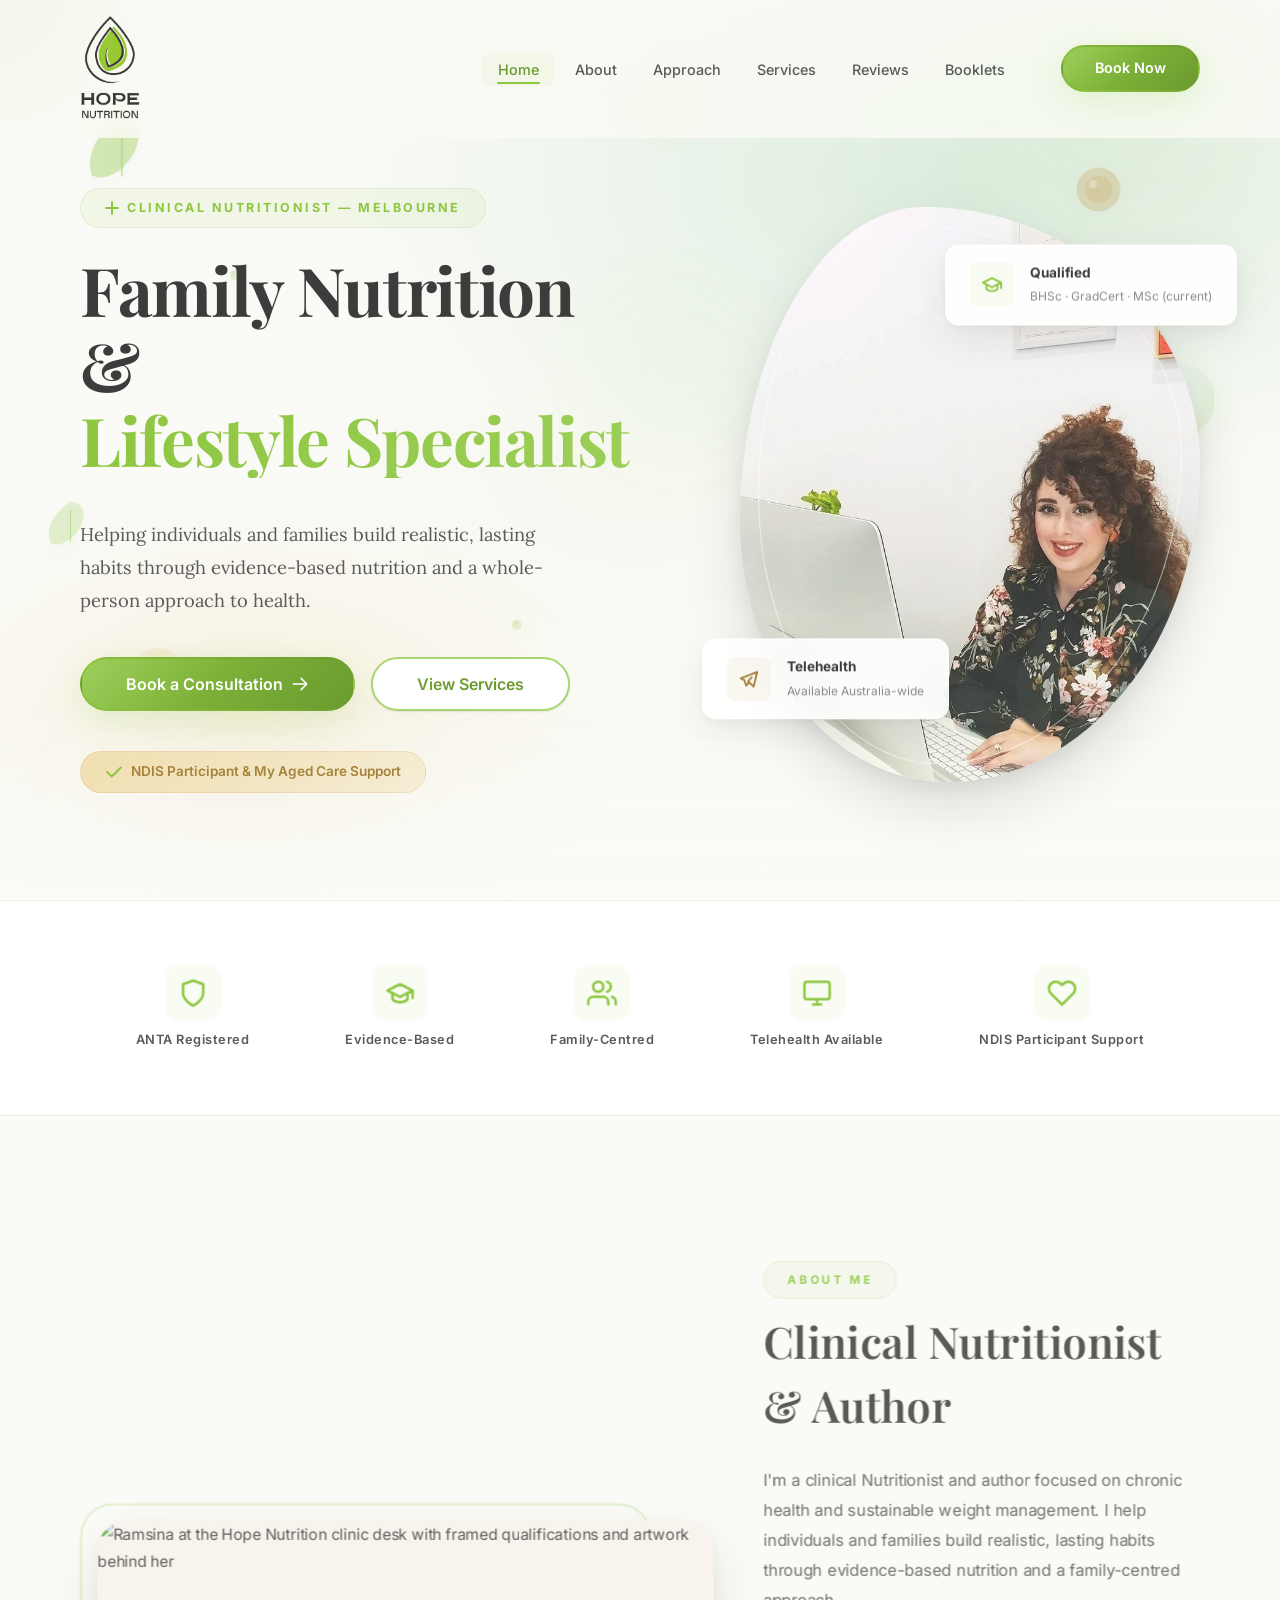
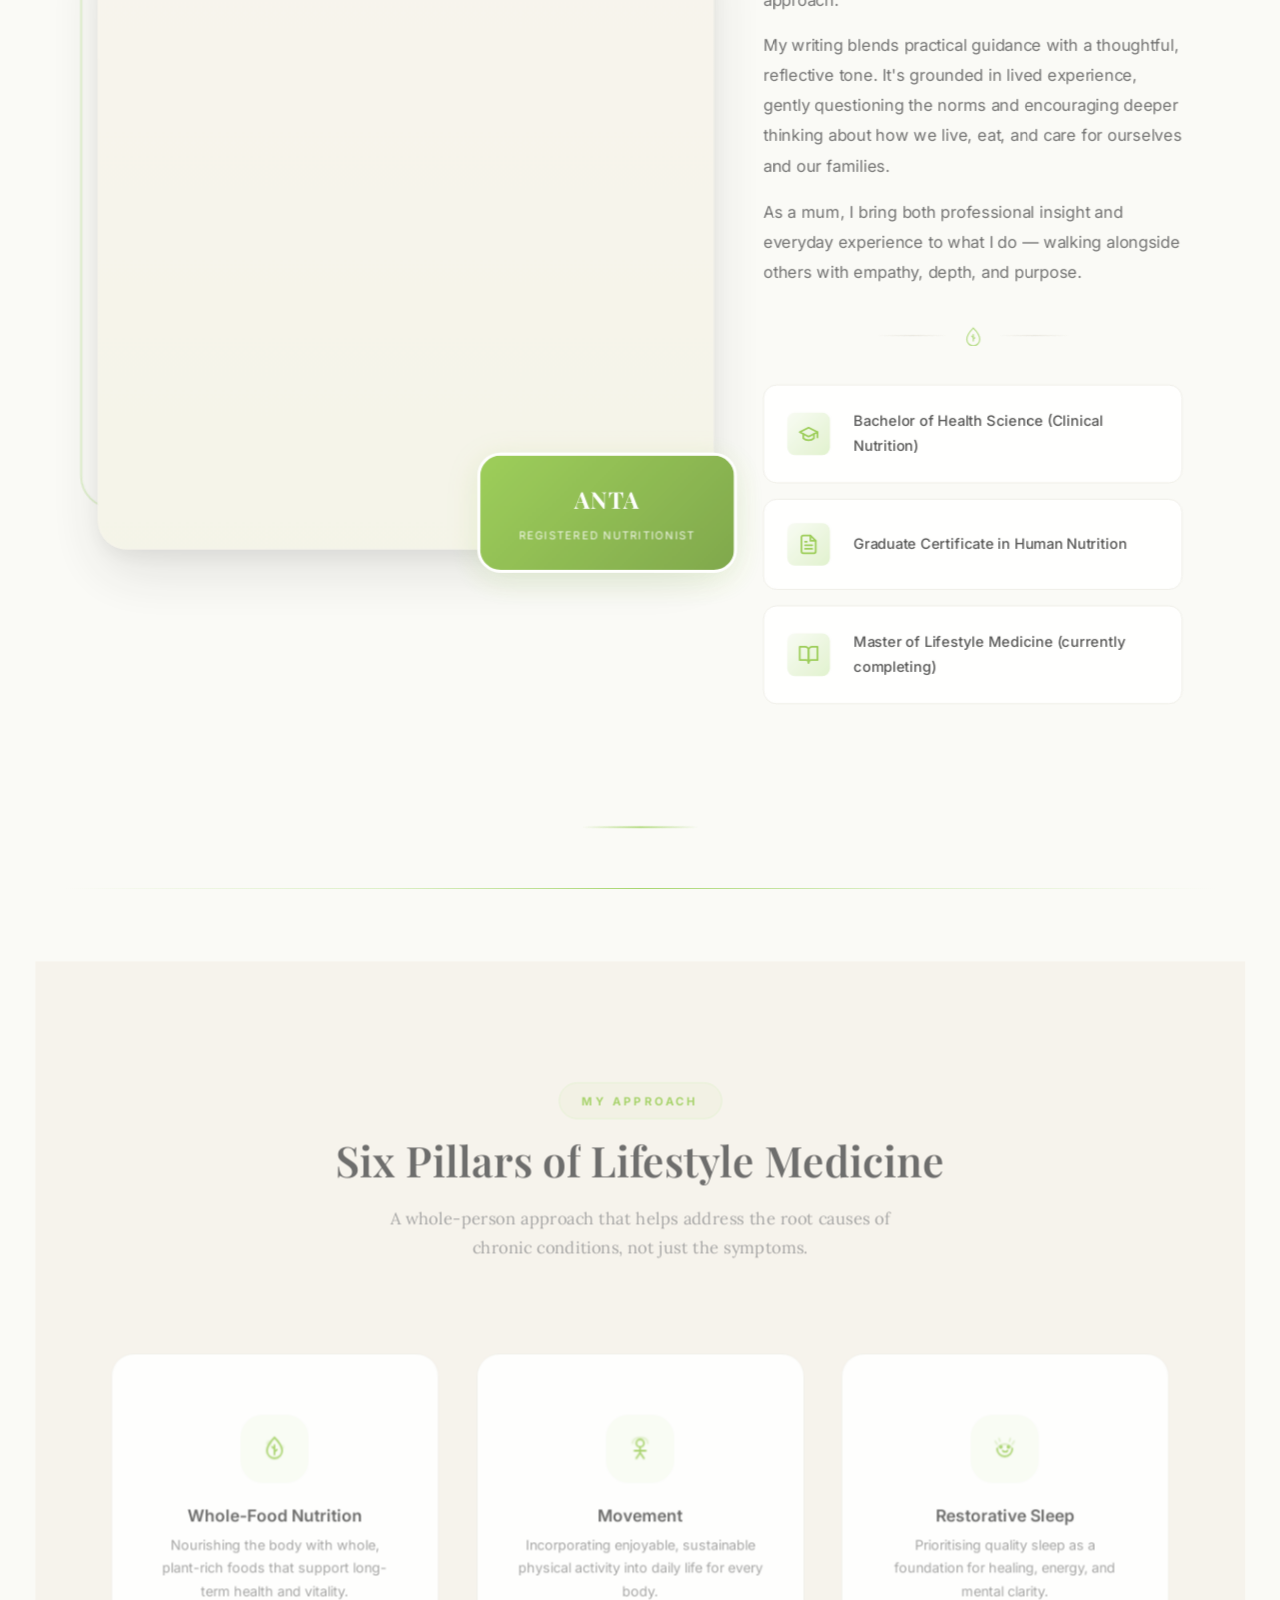
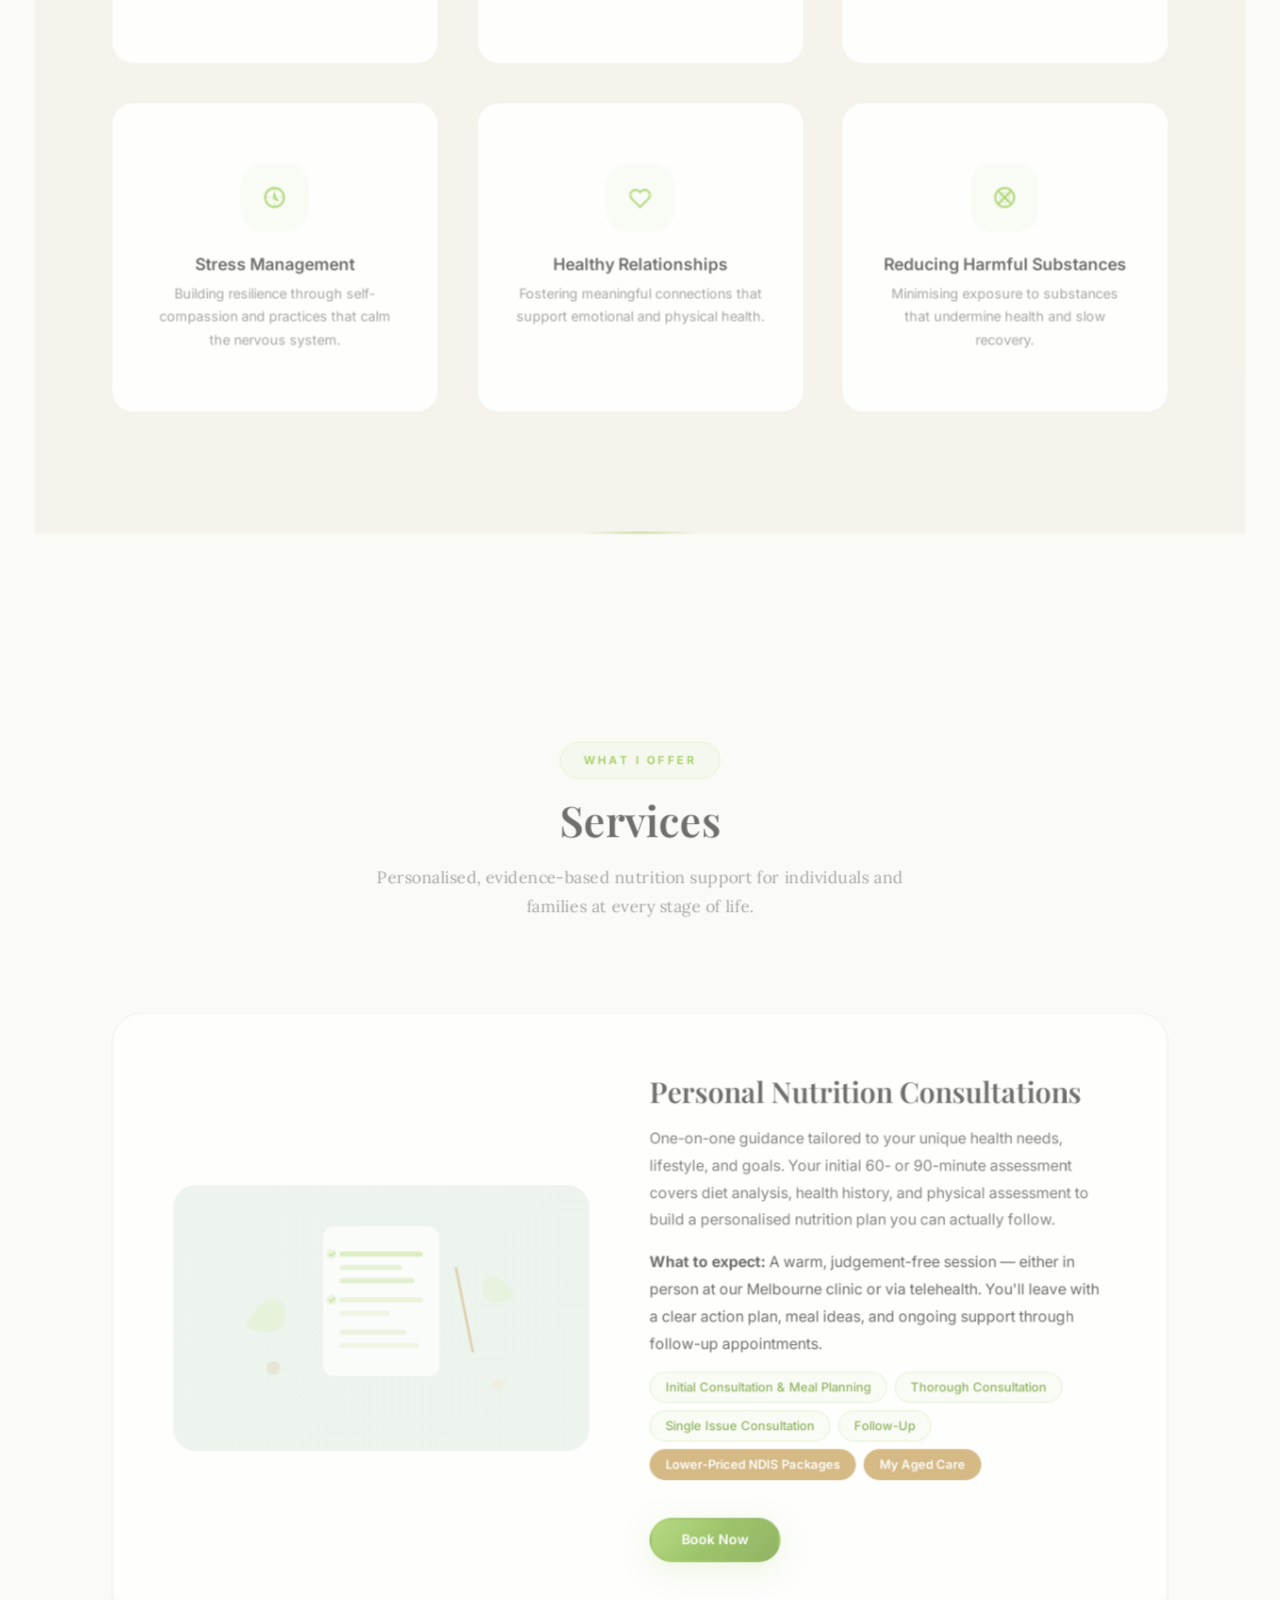
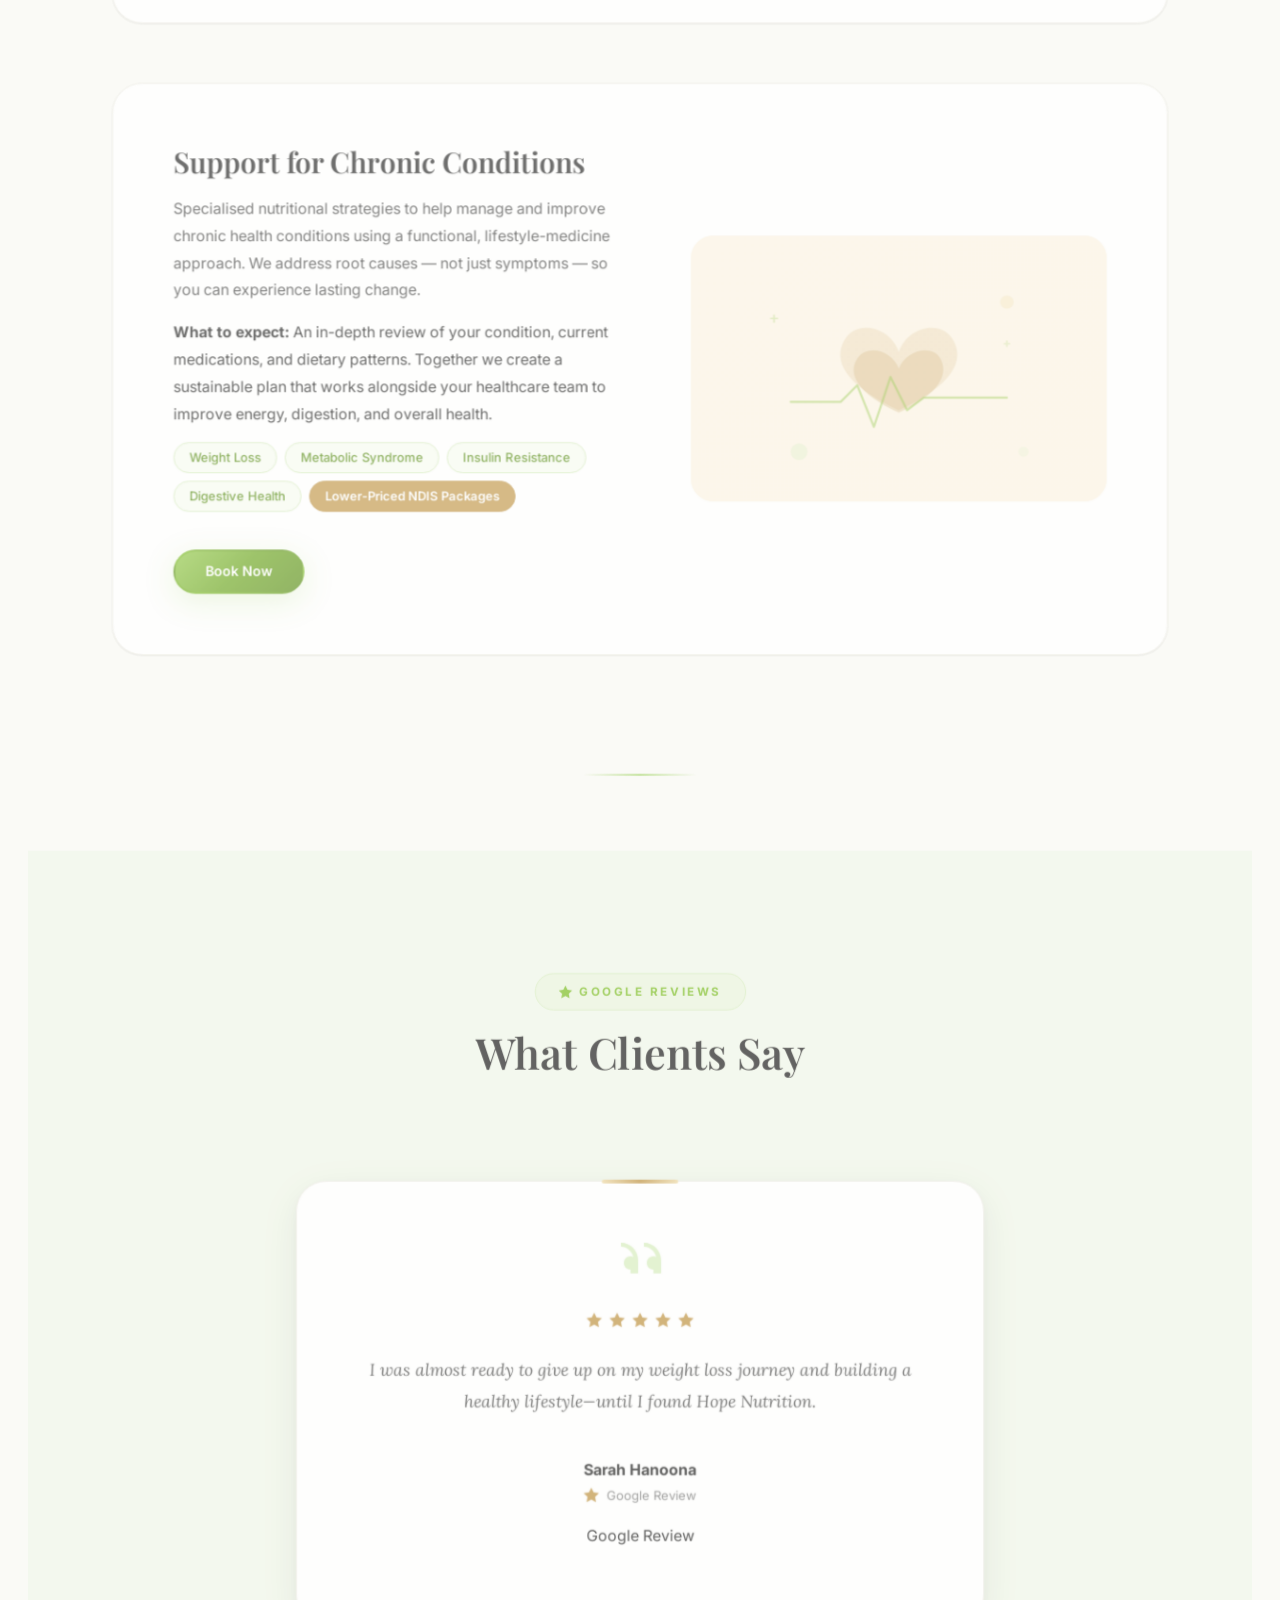
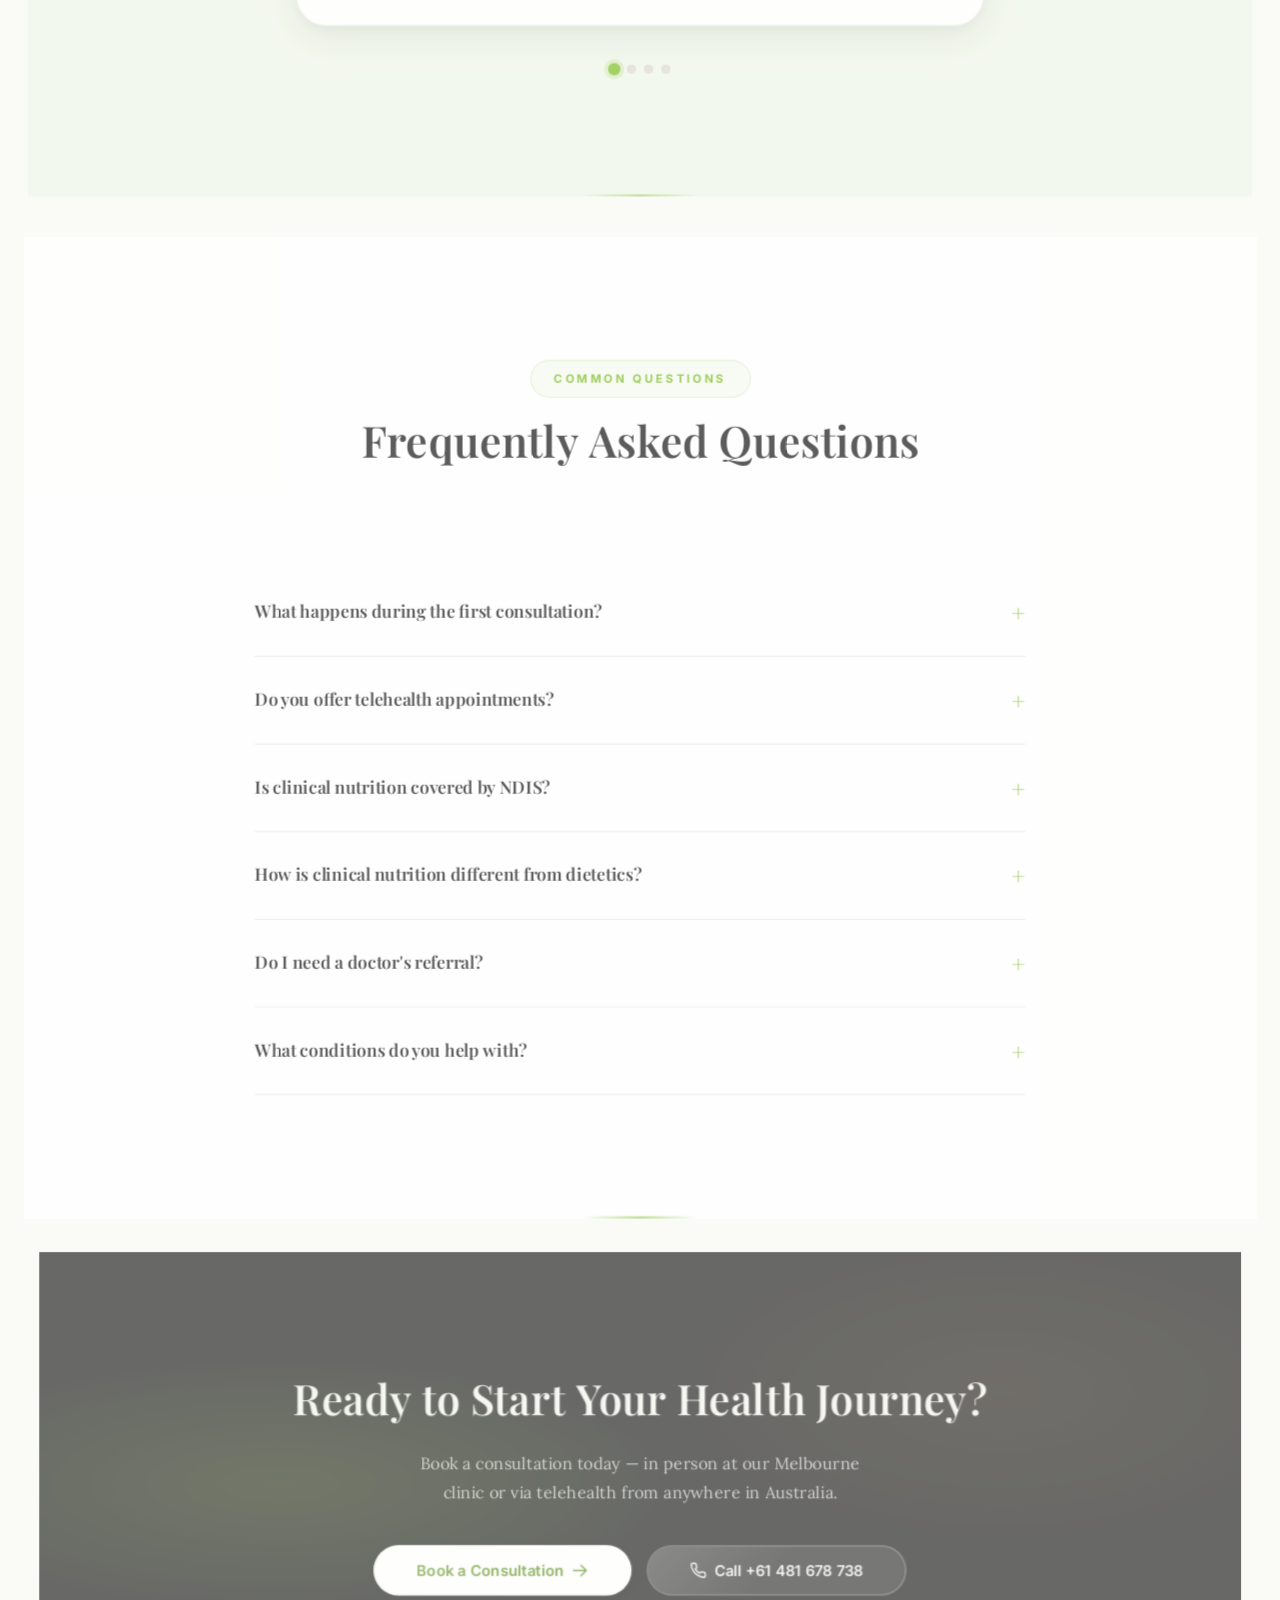
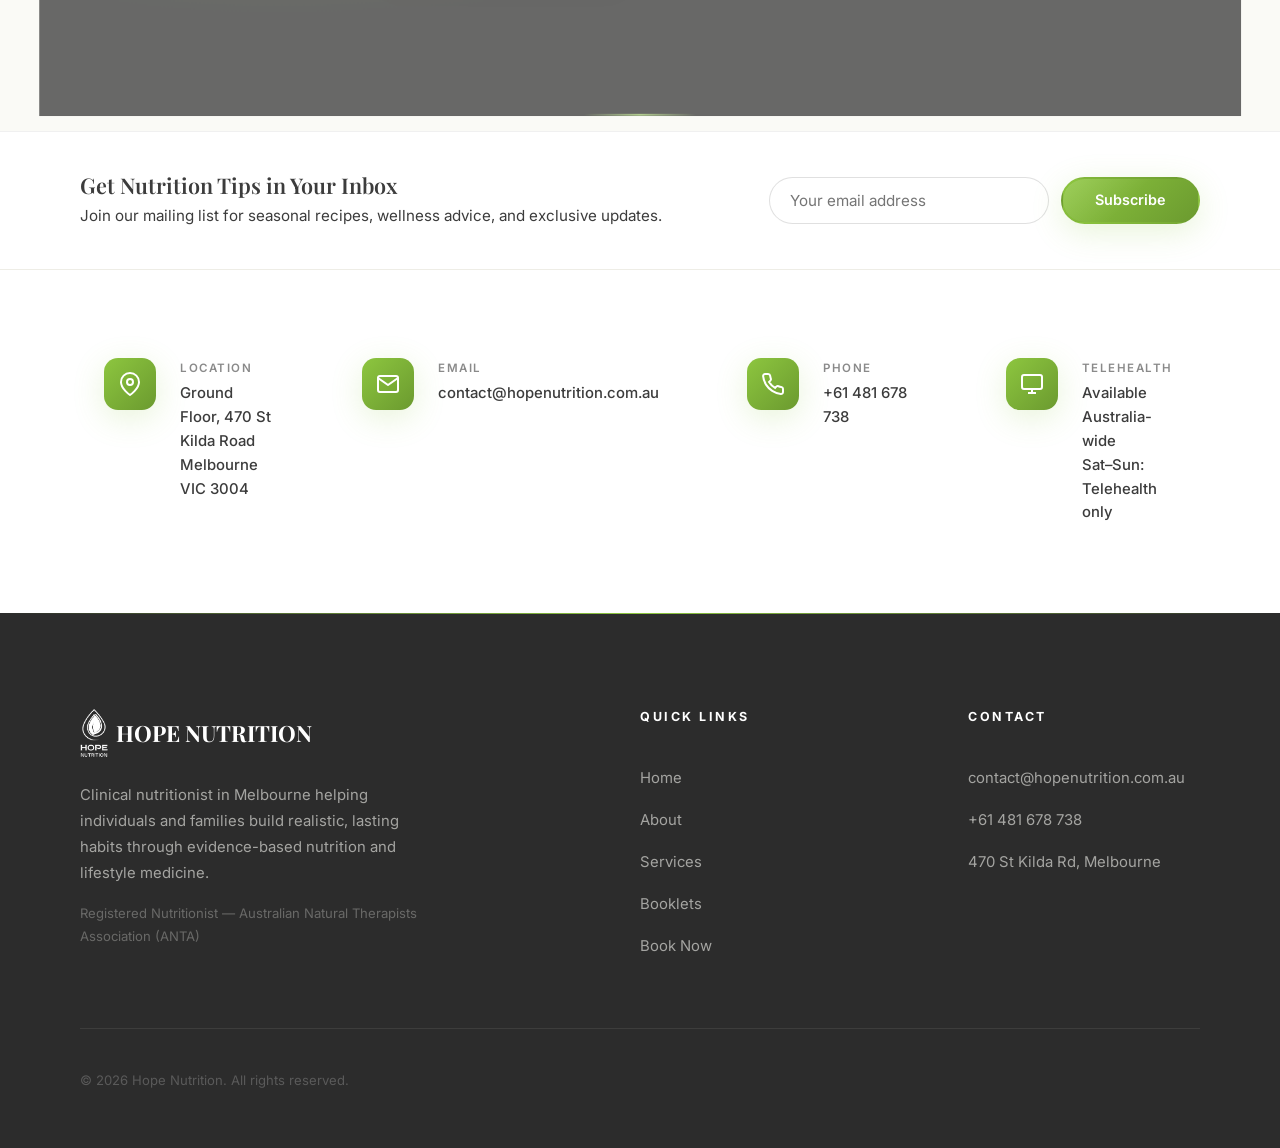
==== index.html @ d60a926e "Use 'physical assessment' instead of 'measurements'" ====
<!DOCTYPE html>
<html lang="en">
<head>
  <meta charset="UTF-8">
  <meta name="viewport" content="width=device-width, initial-scale=1.0">
  <meta name="description" content="Hope Nutrition — Clinical nutritionist in Melbourne specialising in chronic health, sustainable weight management, and family nutrition. Evidence-based care through lifestyle medicine.">
  <meta name="keywords" content="nutritionist melbourne, clinical nutrition, weight management, NDIS nutrition, lifestyle medicine, family nutrition">
  <meta name="author" content="Hope Nutrition">
  <meta property="og:title" content="Hope Nutrition — Family Nutrition & Lifestyle Specialist">
  <meta property="og:description" content="Clinical nutritionist in Melbourne helping individuals and families build lasting health through evidence-based nutrition and lifestyle medicine.">
  <meta property="og:type" content="website">
  <meta property="og:url" content="https://hopenutrition.com.au">
  <meta property="og:locale" content="en_AU">
  <meta name="twitter:card" content="summary_large_image">
  <meta name="twitter:title" content="Hope Nutrition — Family Nutrition & Lifestyle Specialist">
  <meta name="twitter:description" content="Clinical nutritionist in Melbourne helping individuals and families build lasting health through evidence-based nutrition and lifestyle medicine.">
  <meta name="robots" content="index, follow">
  <meta name="theme-color" content="#8DC63F">
  <link rel="canonical" href="https://hopenutrition.com.au/">

  <title>Hope Nutrition — Family Nutrition & Lifestyle Specialist | Melbourne</title>

  <!-- Structured Data -->
  <script type="application/ld+json">
  {
    "@context": "https://schema.org",
    "@graph": [
      {
        "@type": "LocalBusiness",
        "@id": "https://hopenutrition.com.au/#business",
        "name": "Hope Nutrition",
        "description": "Clinical nutritionist in Melbourne specialising in chronic health, sustainable weight management, and family nutrition.",
        "url": "https://hopenutrition.com.au",
        "telephone": "+61481678738",
        "email": "contact@hopenutrition.com.au",
        "address": {
          "@type": "PostalAddress",
          "streetAddress": "Ground Floor, 470 St Kilda Road",
          "addressLocality": "Melbourne",
          "addressRegion": "VIC",
          "postalCode": "3004",
          "addressCountry": "AU"
        },
        "geo": {
          "@type": "GeoCoordinates",
          "latitude": -37.8407,
          "longitude": 144.9785
        },
        "priceRange": "$$",
        "openingHoursSpecification": [
          { "@type": "OpeningHoursSpecification", "dayOfWeek": ["Monday","Tuesday","Wednesday","Thursday","Friday"], "opens": "09:00", "closes": "17:00" },
          { "@type": "OpeningHoursSpecification", "dayOfWeek": ["Saturday","Sunday"], "opens": "10:00", "closes": "14:00", "description": "Telehealth only" }
        ],
        "image": "https://hopenutrition.com.au/images/og-image.jpg"
      },
      {
        "@type": "Person",
        "@id": "https://hopenutrition.com.au/#person",
        "name": "Ramsina Roil",
        "jobTitle": "Clinical Nutritionist",
        "worksFor": { "@id": "https://hopenutrition.com.au/#business" },
        "hasCredential": [
          { "@type": "EducationalOccupationalCredential", "credentialCategory": "degree", "name": "Bachelor of Health Science (Clinical Nutrition)" },
          { "@type": "EducationalOccupationalCredential", "credentialCategory": "certificate", "name": "Graduate Certificate in Human Nutrition" },
          { "@type": "EducationalOccupationalCredential", "credentialCategory": "degree", "name": "Master of Lifestyle Medicine (in progress)" }
        ],
        "memberOf": { "@type": "Organization", "name": "Australian Natural Therapists Association (ANTA)" }
      },
      {
        "@type": "FAQPage",
        "mainEntity": [
          {
            "@type": "Question",
            "name": "What happens during the first consultation?",
            "acceptedAnswer": { "@type": "Answer", "text": "Your initial consultation is a thorough 60- or 90-minute session where we review your health history, current diet, lifestyle, and goals. You'll leave with an actionable plan tailored to your unique needs." }
          },
          {
            "@type": "Question",
            "name": "Do you offer telehealth appointments?",
            "acceptedAnswer": { "@type": "Answer", "text": "Yes! You can book a video consultation from anywhere in Australia. Telehealth appointments follow the same structure and care as in-person visits at our Melbourne clinic." }
          },
          {
            "@type": "Question",
            "name": "Is clinical nutrition covered by NDIS?",
            "acceptedAnswer": { "@type": "Answer", "text": "Hope Nutrition is not an NDIS-registered provider. However, we are happy to offer lower-priced packages for NDIS participants as a community service. Contact us to discuss how we can help." }
          },
          {
            "@type": "Question",
            "name": "How is clinical nutrition different from dietetics?",
            "acceptedAnswer": { "@type": "Answer", "text": "Clinical nutritionists take a whole-person, functional approach — looking at nutrient interactions, gut health, lifestyle factors, and the root causes of symptoms rather than focusing solely on calorie or macronutrient targets." }
          },
          {
            "@type": "Question",
            "name": "Do I need a doctor's referral?",
            "acceptedAnswer": { "@type": "Answer", "text": "No referral is needed. You can book directly through our website. However, if you have a GP or specialist managing your care, we're happy to collaborate with your healthcare team." }
          },
          {
            "@type": "Question",
            "name": "What conditions do you help with?",
            "acceptedAnswer": { "@type": "Answer", "text": "We mainly help people with heart disease, high cholesterol, high blood pressure, and weight loss. We also support those dealing with gut problems, low energy, hormonal issues, and diabetes." }
          }
        ]
      }
    ]
  }
  </script>

  <link rel="preconnect" href="https://fonts.googleapis.com">
  <link rel="preconnect" href="https://fonts.gstatic.com" crossorigin>
  <link href="https://fonts.googleapis.com/css2?family=Inter:wght@400;500;600&family=Lora:ital,wght@0,400;1,400&family=Playfair+Display:wght@600;700&display=swap" rel="stylesheet">
  <link rel="stylesheet" href="css/style.css">
</head>
<body>
  <a href="#main-content" class="skip-link">Skip to main content</a>

  <!-- ========== HEADER ========== -->
  <header class="header" role="banner">
    <div class="header__inner">
      <a href="index.html" class="header__logo" aria-label="Hope Nutrition Home">
        <img src="images/logo.png" alt="Hope Nutrition leaf logo" class="logo-icon">
      </a>
      <nav class="nav" role="navigation" aria-label="Main navigation">
        <ul class="nav__list">
          <li><a href="#home" class="nav__link nav__link--active">Home</a></li>
          <li><a href="#about" class="nav__link">About</a></li>
          <li><a href="#pillars" class="nav__link">Approach</a></li>
          <li><a href="#services" class="nav__link">Services</a></li>
          <li><a href="#testimonials" class="nav__link">Reviews</a></li>
          <li><a href="booklets.html" class="nav__link">Booklets</a></li>
        </ul>
        <a href="https://app.squareup.com/appointments/book/omzgfrghou5f38/LFP9SFMS7XYZB/start" class="btn btn--primary" target="_blank" rel="noopener noreferrer">Book Now</a>
        <button class="nav-toggle" aria-label="Toggle menu" aria-expanded="false">
          <span></span>
          <span></span>
          <span></span>
        </button>
      </nav>
    </div>
  </header>

  <main id="main-content">

  <!-- ========== HERO ========== -->
  <section class="hero" id="home">
    <div class="hero__blob hero__blob--1"></div>
    <div class="hero__blob hero__blob--2"></div>
    <div class="hero__blob hero__blob--3"></div>

    <!-- 3D Floating Botanical Elements -->
    <div class="float3d-scene" aria-hidden="true">
      <div class="float3d float3d--leaf-1">
        <svg viewBox="0 0 60 60" fill="none"><path d="M30 5c-15 10-25 25-20 40 10 5 25-5 30-20S35 5 30 5z" fill="#8DC63F" opacity="0.35"/><path d="M30 15v30" stroke="#A8D670" stroke-width="1.5" stroke-linecap="round" opacity="0.5"/></svg>
      </div>
      <div class="float3d float3d--berry-1">
        <svg viewBox="0 0 40 40" fill="none"><circle cx="20" cy="20" r="16" fill="#C8A25C" opacity="0.3"/><circle cx="20" cy="20" r="10" fill="#C8A25C" opacity="0.2"/><circle cx="16" cy="16" r="3" fill="white" opacity="0.3"/></svg>
      </div>
      <div class="float3d float3d--leaf-2">
        <svg viewBox="0 0 50 50" fill="none"><path d="M25 5c-12 8-20 20-15 32 8 4 20-4 24-16S30 5 25 5z" fill="#A8D670" opacity="0.3"/><path d="M25 12v24" stroke="#8DC63F" stroke-width="1" stroke-linecap="round" opacity="0.4"/></svg>
      </div>
      <div class="float3d float3d--orb-1">
        <div class="glass-orb"></div>
      </div>
      <div class="float3d float3d--citrus">
        <svg viewBox="0 0 50 50" fill="none"><circle cx="25" cy="25" r="20" fill="#F0DEB0" opacity="0.35"/><path d="M25 10v30M10 25h30M13 13l24 24M37 13L13 37" stroke="#C8A25C" stroke-width="1" opacity="0.2"/><circle cx="25" cy="25" r="12" stroke="#C8A25C" stroke-width="0.8" opacity="0.25" fill="none"/></svg>
      </div>
      <div class="float3d float3d--leaf-3">
        <svg viewBox="0 0 44 44" fill="none"><path d="M22 4c-10 7-18 18-13 28 7 3 17-3 20-14S26 4 22 4z" fill="#DDF0C8" opacity="0.5"/></svg>
      </div>
      <div class="float3d float3d--orb-2">
        <div class="glass-orb glass-orb--gold"></div>
      </div>
      <div class="float3d float3d--dot-1"><div class="float3d-dot"></div></div>
      <div class="float3d float3d--dot-2"><div class="float3d-dot float3d-dot--gold"></div></div>
      <div class="float3d float3d--dot-3"><div class="float3d-dot"></div></div>
    </div>

    <div class="container hero__inner" data-scene-3d>
      <div class="hero__content fade-up">
        <span class="hero__label">
          <svg viewBox="0 0 14 14" fill="none"><path d="M7 1v12M1 7h12" stroke="currentColor" stroke-width="2" stroke-linecap="round"/></svg>
          Clinical Nutritionist — Melbourne
        </span>
        <h1 class="hero__title">
          Family Nutrition &
          <em>Lifestyle Specialist</em>
        </h1>
        <p class="hero__text">
          Helping individuals and families build realistic, lasting habits through
          evidence-based nutrition and a whole-person approach to health.
        </p>
        <div class="hero__actions">
          <a href="https://app.squareup.com/appointments/book/omzgfrghou5f38/LFP9SFMS7XYZB/start" class="btn btn--primary btn--lg" target="_blank" rel="noopener noreferrer">
            Book a Consultation
            <svg viewBox="0 0 24 24" fill="none" stroke="currentColor" stroke-width="2"><path stroke-linecap="round" stroke-linejoin="round" d="M13.5 4.5L21 12m0 0l-7.5 7.5M21 12H3"/></svg>
          </a>
          <a href="#services" class="btn btn--secondary btn--lg">View Services</a>
        </div>
        <div class="ndis-badge">
          <svg viewBox="0 0 18 18" fill="none"><path d="M16 4.5L6.75 13.5 2 8.84" stroke="currentColor" stroke-width="2" stroke-linecap="round" stroke-linejoin="round"/></svg>
          NDIS Participant & My Aged Care Support
        </div>
      </div>

      <div class="hero__visual" data-parallax="0.05">
        <div class="hero__image-wrapper">
          <div class="hero__illustration">
            <img src="images/ramsina2.jpg" alt="Ramsina seated at the Hope Nutrition clinic desk" loading="eager" fetchpriority="high" decoding="async">
          </div>
        </div>

        <div class="hero__float-badge hero__float-badge--top">
          <div class="badge-icon badge-icon--green">
            <svg viewBox="0 0 24 24" fill="none" stroke="currentColor" stroke-width="2" width="22" height="22">
              <path d="M22 10v6M2 10l10-5 10 5-10 5z" stroke-linecap="round" stroke-linejoin="round"/>
              <path d="M6 12v5c3 3 9 3 12 0v-5" stroke-linecap="round" stroke-linejoin="round"/>
            </svg>
          </div>
          <div>
            <strong>Qualified</strong>
            <small>BHSc · GradCert · MSc (current)</small>
          </div>
        </div>

        <div class="hero__float-badge hero__float-badge--bottom">
          <div class="badge-icon badge-icon--gold">
            <svg viewBox="0 0 24 24" fill="none" stroke="currentColor" stroke-width="2" width="22" height="22">
              <path d="M15 10l-4 4l6 6l4-16l-18 7l4 2l2 6l3-4" stroke-linecap="round" stroke-linejoin="round"/>
            </svg>
          </div>
          <div>
            <strong>Telehealth</strong>
            <small>Available Australia-wide</small>
          </div>
        </div>
      </div>
    </div>
  </section>

  <!-- ========== TRUST BAR ========== -->
  <section class="trust-bar">
    <div class="container trust-bar__inner">
      <div class="trust-item fade-up">
        <div class="trust-item__icon cube-wrap">
          <div class="cube">
            <div class="cube__face cube__face--front">
              <svg viewBox="0 0 24 24" fill="none" stroke="currentColor" stroke-width="2"><path d="M12 22s8-4 8-10V5l-8-3-8 3v7c0 6 8 10 8 10z" stroke-linecap="round" stroke-linejoin="round"/></svg>
            </div>
            <div class="cube__face cube__face--top">
              <svg viewBox="0 0 24 24" fill="none" stroke="currentColor" stroke-width="2"><path d="M12 22s8-4 8-10V5l-8-3-8 3v7c0 6 8 10 8 10z" stroke-linecap="round" stroke-linejoin="round"/></svg>
            </div>
          </div>
        </div>
        <span class="trust-item__label">ANTA Registered</span>
      </div>
      <div class="trust-item fade-up">
        <div class="trust-item__icon cube-wrap">
          <div class="cube">
            <div class="cube__face cube__face--front">
              <svg viewBox="0 0 24 24" fill="none" stroke="currentColor" stroke-width="2"><path d="M22 10v6M2 10l10-5 10 5-10 5z" stroke-linecap="round" stroke-linejoin="round"/><path d="M6 12v5c3 3 9 3 12 0v-5" stroke-linecap="round" stroke-linejoin="round"/></svg>
            </div>
            <div class="cube__face cube__face--top">
              <svg viewBox="0 0 24 24" fill="none" stroke="currentColor" stroke-width="2"><path d="M22 10v6M2 10l10-5 10 5-10 5z" stroke-linecap="round" stroke-linejoin="round"/><path d="M6 12v5c3 3 9 3 12 0v-5" stroke-linecap="round" stroke-linejoin="round"/></svg>
            </div>
          </div>
        </div>
        <span class="trust-item__label">Evidence-Based</span>
      </div>
      <div class="trust-item fade-up">
        <div class="trust-item__icon cube-wrap">
          <div class="cube">
            <div class="cube__face cube__face--front">
              <svg viewBox="0 0 24 24" fill="none" stroke="currentColor" stroke-width="2"><path d="M17 21v-2a4 4 0 00-4-4H5a4 4 0 00-4 4v2" stroke-linecap="round" stroke-linejoin="round"/><circle cx="9" cy="7" r="4"/><path d="M23 21v-2a4 4 0 00-3-3.87M16 3.13a4 4 0 010 7.75" stroke-linecap="round" stroke-linejoin="round"/></svg>
            </div>
            <div class="cube__face cube__face--top">
              <svg viewBox="0 0 24 24" fill="none" stroke="currentColor" stroke-width="2"><path d="M17 21v-2a4 4 0 00-4-4H5a4 4 0 00-4 4v2" stroke-linecap="round" stroke-linejoin="round"/><circle cx="9" cy="7" r="4"/><path d="M23 21v-2a4 4 0 00-3-3.87M16 3.13a4 4 0 010 7.75" stroke-linecap="round" stroke-linejoin="round"/></svg>
            </div>
          </div>
        </div>
        <span class="trust-item__label">Family-Centred</span>
      </div>
      <div class="trust-item fade-up">
        <div class="trust-item__icon cube-wrap">
          <div class="cube">
            <div class="cube__face cube__face--front">
              <svg viewBox="0 0 24 24" fill="none" stroke="currentColor" stroke-width="2"><rect x="2" y="3" width="20" height="14" rx="2"/><line x1="8" y1="21" x2="16" y2="21"/><line x1="12" y1="17" x2="12" y2="21"/></svg>
            </div>
            <div class="cube__face cube__face--top">
              <svg viewBox="0 0 24 24" fill="none" stroke="currentColor" stroke-width="2"><rect x="2" y="3" width="20" height="14" rx="2"/><line x1="8" y1="21" x2="16" y2="21"/><line x1="12" y1="17" x2="12" y2="21"/></svg>
            </div>
          </div>
        </div>
        <span class="trust-item__label">Telehealth Available</span>
      </div>
      <div class="trust-item fade-up">
        <div class="trust-item__icon cube-wrap">
          <div class="cube">
            <div class="cube__face cube__face--front">
              <svg viewBox="0 0 24 24" fill="none" stroke="currentColor" stroke-width="2"><path d="M20.84 4.61a5.5 5.5 0 00-7.78 0L12 5.67l-1.06-1.06a5.5 5.5 0 00-7.78 7.78l1.06 1.06L12 21.23l7.78-7.78 1.06-1.06a5.5 5.5 0 000-7.78z" stroke-linecap="round" stroke-linejoin="round"/></svg>
            </div>
            <div class="cube__face cube__face--top">
              <svg viewBox="0 0 24 24" fill="none" stroke="currentColor" stroke-width="2"><path d="M20.84 4.61a5.5 5.5 0 00-7.78 0L12 5.67l-1.06-1.06a5.5 5.5 0 00-7.78 7.78l1.06 1.06L12 21.23l7.78-7.78 1.06-1.06a5.5 5.5 0 000-7.78z" stroke-linecap="round" stroke-linejoin="round"/></svg>
            </div>
          </div>
        </div>
        <span class="trust-item__label">NDIS Participant Support</span>
      </div>
    </div>
  </section>

  <!-- ========== ABOUT ========== -->
  <section class="section" id="about">
    <div class="container about__inner">
      <div class="about__image fade-up" data-parallax="0.04">
        <figure class="about__photo">
          <img src="images/20230608_232105.webp" alt="Ramsina at the Hope Nutrition clinic desk with framed qualifications and artwork behind her" loading="lazy" decoding="async">
        </figure>
        <div class="about__accent-box">
          <span class="number">ANTA</span>
          <span class="label">Registered Nutritionist</span>
        </div>
      </div>

      <div class="about__content fade-up">
        <span class="section-label">About Me</span>
        <h2 data-split>Clinical Nutritionist & Author</h2>
        <p>
          I'm a clinical Nutritionist and author focused on chronic health and sustainable
          weight management. I help individuals and families build realistic, lasting habits
          through evidence-based nutrition and a family-centred approach.
        </p>
        <p>
          My writing blends practical guidance with a thoughtful, reflective tone. It's grounded
          in lived experience, gently questioning the norms and encouraging deeper thinking about
          how we live, eat, and care for ourselves and our families.
        </p>
        <p>
          As a mum, I bring both professional insight and everyday experience to what I do —
          walking alongside others with empathy, depth, and purpose.
        </p>

        <div class="section-divider">
          <svg viewBox="0 0 24 24" fill="none" stroke="currentColor" stroke-width="1.5"><path d="M12 2c-4 4-8 8-8 14a8 8 0 0016 0c0-6-4-10-8-14z" stroke-linecap="round"/><path d="M12 10v8M12 14l-2-2M12 16l2-2" stroke-linecap="round"/></svg>
        </div>

        <div class="about__qualifications">
          <div class="qualification">
            <div class="qualification__icon">
              <svg viewBox="0 0 24 24" fill="none" stroke="currentColor" stroke-width="2"><path d="M22 10v6M2 10l10-5 10 5-10 5z" stroke-linecap="round" stroke-linejoin="round"/><path d="M6 12v5c3 3 9 3 12 0v-5" stroke-linecap="round" stroke-linejoin="round"/></svg>
            </div>
            <p class="qualification__text">Bachelor of Health Science (Clinical Nutrition)</p>
          </div>
          <div class="qualification">
            <div class="qualification__icon">
              <svg viewBox="0 0 24 24" fill="none" stroke="currentColor" stroke-width="2"><path d="M14 2H6a2 2 0 00-2 2v16a2 2 0 002 2h12a2 2 0 002-2V8z" stroke-linecap="round" stroke-linejoin="round"/><path d="M14 2v6h6M16 13H8M16 17H8M10 9H8" stroke-linecap="round" stroke-linejoin="round"/></svg>
            </div>
            <p class="qualification__text">Graduate Certificate in Human Nutrition</p>
          </div>
          <div class="qualification">
            <div class="qualification__icon">
              <svg viewBox="0 0 24 24" fill="none" stroke="currentColor" stroke-width="2"><path d="M2 3h6a4 4 0 014 4v14a3 3 0 00-3-3H2z" stroke-linecap="round" stroke-linejoin="round"/><path d="M22 3h-6a4 4 0 00-4 4v14a3 3 0 013-3h7z" stroke-linecap="round" stroke-linejoin="round"/></svg>
            </div>
            <p class="qualification__text">Master of Lifestyle Medicine (currently completing)</p>
          </div>
        </div>
      </div>
    </div>
  </section>

  <!-- ========== SECTION BREAK ========== -->
  <div class="section-break" aria-hidden="true"></div>

  <!-- ========== PILLARS ========== -->
  <section class="section section--alt" id="pillars">
    <div class="container">
      <div class="section-header fade-up">
        <span class="section-label">My Approach</span>
        <h2 data-split>Six Pillars of Lifestyle Medicine</h2>
        <p>A whole-person approach that helps address the root causes of chronic conditions, not just the symptoms.</p>
      </div>
      <div class="pillars-grid">
        <div class="pillar-card fade-up">
          <div class="pillar-card__icon">
            <svg viewBox="0 0 32 32" fill="none" stroke="currentColor" stroke-width="1.8">
              <path d="M16 4c-3 3-8 8-8 14a8 8 0 0016 0c0-6-5-11-8-14z" stroke-linecap="round"/>
              <path d="M16 12v10M16 16l-2.5-2M16 19l2.5-2" stroke-linecap="round"/>
              <circle cx="10" cy="10" r="2" fill="currentColor" opacity="0.2"/>
              <circle cx="24" cy="14" r="1.5" fill="currentColor" opacity="0.15"/>
            </svg>
          </div>
          <h4 class="pillar-card__title">Whole-Food Nutrition</h4>
          <p class="pillar-card__text">Nourishing the body with whole, plant-rich foods that support long-term health and vitality.</p>
        </div>
        <div class="pillar-card fade-up">
          <div class="pillar-card__icon">
            <svg viewBox="0 0 32 32" fill="none" stroke="currentColor" stroke-width="1.8">
              <circle cx="16" cy="10" r="4"/>
              <path d="M16 14v6M12 26l4-6 4 6M10 18h12" stroke-linecap="round" stroke-linejoin="round"/>
              <path d="M8 10c0-4 3.5-6 8-6s8 2 8 6" stroke-linecap="round" opacity="0.3"/>
            </svg>
          </div>
          <h4 class="pillar-card__title">Movement</h4>
          <p class="pillar-card__text">Incorporating enjoyable, sustainable physical activity into daily life for every body.</p>
        </div>
        <div class="pillar-card fade-up">
          <div class="pillar-card__icon">
            <svg viewBox="0 0 32 32" fill="none" stroke="currentColor" stroke-width="1.8">
              <path d="M24 16a8 8 0 11-16 0" stroke-linecap="round"/>
              <path d="M8 16c0 0 2-5 8-5s8 5 8 5" stroke-linecap="round" opacity="0.4"/>
              <circle cx="12" cy="14" r="1" fill="currentColor"/>
              <circle cx="20" cy="14" r="1" fill="currentColor"/>
              <path d="M14 18c1 1.5 4 1.5 5 0" stroke-linecap="round"/>
              <path d="M6 8l2 3M26 8l-2 3M10 5l1 3M22 5l-1 3" stroke-linecap="round" opacity="0.3"/>
            </svg>
          </div>
          <h4 class="pillar-card__title">Restorative Sleep</h4>
          <p class="pillar-card__text">Prioritising quality sleep as a foundation for healing, energy, and mental clarity.</p>
        </div>
        <div class="pillar-card fade-up">
          <div class="pillar-card__icon">
            <svg viewBox="0 0 32 32" fill="none" stroke="currentColor" stroke-width="1.8">
              <circle cx="16" cy="16" r="10"/>
              <path d="M16 6v4M16 22v4M6 16h4M22 16h4" stroke-linecap="round" opacity="0.3"/>
              <path d="M16 12v4l3 3" stroke-linecap="round" stroke-linejoin="round"/>
              <circle cx="16" cy="16" r="2" fill="currentColor" opacity="0.3"/>
            </svg>
          </div>
          <h4 class="pillar-card__title">Stress Management</h4>
          <p class="pillar-card__text">Building resilience through self-compassion and practices that calm the nervous system.</p>
        </div>
        <div class="pillar-card fade-up">
          <div class="pillar-card__icon">
            <svg viewBox="0 0 32 32" fill="none" stroke="currentColor" stroke-width="1.8">
              <path d="M20.84 6.61a5.5 5.5 0 00-7.78 0L12 7.67l-1.06-1.06a5.5 5.5 0 00-7.78 7.78l1.06 1.06L12 23.23l7.78-7.78 1.06-1.06a5.5 5.5 0 000-7.78z" transform="translate(4, 3)" stroke-linecap="round" stroke-linejoin="round"/>
            </svg>
          </div>
          <h4 class="pillar-card__title">Healthy Relationships</h4>
          <p class="pillar-card__text">Fostering meaningful connections that support emotional and physical health.</p>
        </div>
        <div class="pillar-card fade-up">
          <div class="pillar-card__icon">
            <svg viewBox="0 0 32 32" fill="none" stroke="currentColor" stroke-width="1.8">
              <circle cx="16" cy="16" r="10"/>
              <line x1="10" y1="10" x2="22" y2="22" stroke-linecap="round"/>
              <line x1="22" y1="10" x2="10" y2="22" stroke-linecap="round"/>
              <circle cx="16" cy="16" r="5" opacity="0.3"/>
            </svg>
          </div>
          <h4 class="pillar-card__title">Reducing Harmful Substances</h4>
          <p class="pillar-card__text">Minimising exposure to substances that undermine health and slow recovery.</p>
        </div>
      </div>
    </div>
  </section>

  <!-- ========== SERVICES ========== -->
  <section class="section" id="services">
    <div class="container">
      <div class="section-header fade-up">
        <span class="section-label">What I Offer</span>
        <h2 data-split>Services</h2>
        <p>Personalised, evidence-based nutrition support for individuals and families at every stage of life.</p>
      </div>
      <div class="services-grid">

        <!-- Consultations -->
        <div class="service-block fade-up">
          <div class="service-block__illustration">
            <svg viewBox="0 0 500 320" fill="none" xmlns="http://www.w3.org/2000/svg" aria-hidden="true">
              <rect width="500" height="320" rx="16" fill="#F2F8EC"/>
              <rect width="500" height="320" rx="16" fill="url(#s1Grad)"/>
              <!-- Clipboard/consultation visual -->
              <rect x="180" y="50" width="140" height="180" rx="12" fill="white" opacity="0.8"/>
              <rect x="200" y="80" width="100" height="6" rx="3" fill="#8DC63F" opacity="0.4"/>
              <rect x="200" y="96" width="75" height="6" rx="3" fill="#8DC63F" opacity="0.25"/>
              <rect x="200" y="112" width="90" height="6" rx="3" fill="#8DC63F" opacity="0.3"/>
              <rect x="200" y="135" width="100" height="6" rx="3" fill="#A8D670" opacity="0.3"/>
              <rect x="200" y="151" width="60" height="6" rx="3" fill="#A8D670" opacity="0.2"/>
              <rect x="200" y="174" width="80" height="6" rx="3" fill="#8DC63F" opacity="0.2"/>
              <rect x="200" y="190" width="95" height="6" rx="3" fill="#8DC63F" opacity="0.15"/>
              <!-- Pen -->
              <line x1="340" y1="100" x2="360" y2="200" stroke="#C8A25C" stroke-width="3" stroke-linecap="round" opacity="0.6"/>
              <!-- Leaf decorations -->
              <path d="M100 150c15-20 35-15 35 5s-20 25-35 20-15-8 0-25z" fill="#DDF0C8" opacity="0.7"/>
              <path d="M400 120c-12-16-28-12-28 4s16 20 28 16 12-6 0-20z" fill="#DDF0C8" opacity="0.6"/>
              <circle cx="120" cy="220" r="8" fill="#C8A25C" opacity="0.25"/>
              <circle cx="390" cy="240" r="6" fill="#F0DEB0" opacity="0.3"/>
              <!-- Checkmarks -->
              <circle cx="190" cy="83" r="6" fill="#8DC63F" opacity="0.2"/>
              <path d="M188 83l2 2 4-4" stroke="#8DC63F" stroke-width="1.5" stroke-linecap="round" opacity="0.6"/>
              <circle cx="190" cy="138" r="6" fill="#8DC63F" opacity="0.2"/>
              <path d="M188 138l2 2 4-4" stroke="#8DC63F" stroke-width="1.5" stroke-linecap="round" opacity="0.6"/>
              <defs>
                <linearGradient id="s1Grad" x1="0" y1="0" x2="500" y2="320"><stop offset="0%" stop-color="#E8F0E9"/><stop offset="100%" stop-color="#C5DDCA" stop-opacity="0.5"/></linearGradient>
              </defs>
            </svg>
          </div>
          <div class="service-block__content">
            <h3>Personal Nutrition Consultations</h3>
            <p>
              One-on-one guidance tailored to your unique health needs, lifestyle, and goals.
              Your initial 60- or 90-minute assessment covers diet analysis, health history, and
              physical assessment to build a personalised nutrition plan you can actually follow.
            </p>
            <p class="service-block__detail">
              <strong>What to expect:</strong> A warm, judgement-free session — either in person at our
              Melbourne clinic or via telehealth. You'll leave with a clear action plan, meal ideas,
              and ongoing support through follow-up appointments.
            </p>
            <div class="service-tags">
              <span class="service-tag">Initial Consultation & Meal Planning</span>
              <span class="service-tag">Thorough Consultation</span>
              <span class="service-tag">Single Issue Consultation</span>
              <span class="service-tag">Follow-Up</span>
              <span class="service-tag service-tag--funded">Lower-Priced NDIS Packages</span>
              <span class="service-tag service-tag--funded">My Aged Care</span>
            </div>
            <a href="https://app.squareup.com/appointments/book/omzgfrghou5f38/LFP9SFMS7XYZB/start" class="btn btn--primary" target="_blank" rel="noopener noreferrer">Book Now</a>
          </div>
        </div>

        <!-- Chronic Conditions -->
        <div class="service-block fade-up">
          <div class="service-block__illustration">
            <svg viewBox="0 0 500 320" fill="none" xmlns="http://www.w3.org/2000/svg" aria-hidden="true">
              <rect width="500" height="320" rx="16" fill="#FDF5E6"/>
              <rect width="500" height="320" rx="16" fill="url(#s2Grad)"/>
              <!-- Heart/health visual -->
              <path d="M250 140c-10-30-50-40-65-15s0 55 65 85c65-30 80-60 65-85s-55-15-65 15z" fill="#C8A25C" opacity="0.2"/>
              <path d="M250 160c-8-22-38-30-50-12s0 42 50 65c50-23 60-47 50-65s-42-10-50 12z" fill="#C8A25C" opacity="0.3"/>
              <!-- Pulse line -->
              <polyline points="120,200 180,200 200,180 220,230 240,170 260,210 280,195 340,195 380,195" stroke="#8DC63F" stroke-width="2.5" stroke-linecap="round" stroke-linejoin="round" opacity="0.5"/>
              <!-- Small crosses (medical) -->
              <g opacity="0.3" transform="translate(100,100)">
                <rect x="-1" y="-5" width="2" height="10" rx="1" fill="#8DC63F"/>
                <rect x="-5" y="-1" width="10" height="2" rx="1" fill="#8DC63F"/>
              </g>
              <g opacity="0.2" transform="translate(380,130)">
                <rect x="-1" y="-4" width="2" height="8" rx="1" fill="#8DC63F"/>
                <rect x="-4" y="-1" width="8" height="2" rx="1" fill="#8DC63F"/>
              </g>
              <!-- Floating elements -->
              <circle cx="130" cy="260" r="10" fill="#DDF0C8" opacity="0.5"/>
              <circle cx="380" cy="80" r="8" fill="#F0DEB0" opacity="0.4"/>
              <circle cx="400" cy="260" r="6" fill="#DDF0C8" opacity="0.3"/>
              <defs>
                <linearGradient id="s2Grad" x1="0" y1="0" x2="500" y2="320"><stop offset="0%" stop-color="#FDF5E6"/><stop offset="100%" stop-color="#F0DEB0" stop-opacity="0.4"/></linearGradient>
              </defs>
            </svg>
          </div>
          <div class="service-block__content">
            <h3>Support for Chronic Conditions</h3>
            <p>
              Specialised nutritional strategies to help manage and improve chronic health
              conditions using a functional, lifestyle-medicine approach. We address root causes
              — not just symptoms — so you can experience lasting change.
            </p>
            <p class="service-block__detail">
              <strong>What to expect:</strong> An in-depth review of your condition, current medications,
              and dietary patterns. Together we create a sustainable plan that works alongside your
              healthcare team to improve energy, digestion, and overall health.
            </p>
            <div class="service-tags">
              <span class="service-tag">Weight Loss</span>
              <span class="service-tag">Metabolic Syndrome</span>
              <span class="service-tag">Insulin Resistance</span>
              <span class="service-tag">Digestive Health</span>
              <span class="service-tag service-tag--funded">Lower-Priced NDIS Packages</span>
            </div>
            <a href="https://app.squareup.com/appointments/book/omzgfrghou5f38/LFP9SFMS7XYZB/start" class="btn btn--primary" target="_blank" rel="noopener noreferrer">Book Now</a>
          </div>
        </div>
      </div>
    </div>
  </section>

  <!-- ========== TESTIMONIALS ========== -->
  <section class="section section--cool" id="testimonials">
    <div class="container">
      <div class="section-header fade-up">
        <span class="section-label">
          <svg viewBox="0 0 16 16" fill="currentColor" width="14" height="14"><path d="M8 0l2.47 5.01L16 5.81l-4 3.9.94 5.49L8 12.49 3.06 15.2 4 9.71 0 5.81l5.53-.8z"/></svg>
          Google Reviews
        </span>
        <h2 data-split>What Clients Say</h2>
      </div>

      <article class="testimonials-wrapper fade-up">
        <div class="testimonial-card">
          <div class="testimonial">
            <div class="testimonial__quote-mark">
              <svg viewBox="0 0 48 48" fill="currentColor"><path d="M14 28c-4 0-7-3-7-7s3-7 7-7c1 0 2 0 3 1C15 8 10 4 4 4v-4c10 0 18 8 18 18v14H14V28zm24 0c-4 0-7-3-7-7s3-7 7-7c1 0 2 0 3 1C39 8 34 4 28 4v-4c10 0 18 8 18 18v14H38V28z"/></svg>
            </div>
            <div class="testimonial__stars">
              <svg viewBox="0 0 20 20" fill="currentColor"><path d="M10 1l2.47 5.01L18 6.81l-4 3.9.94 5.49L10 13.49 5.06 16.2 6 10.71 2 6.81l5.53-.8z"/></svg>
              <svg viewBox="0 0 20 20" fill="currentColor"><path d="M10 1l2.47 5.01L18 6.81l-4 3.9.94 5.49L10 13.49 5.06 16.2 6 10.71 2 6.81l5.53-.8z"/></svg>
              <svg viewBox="0 0 20 20" fill="currentColor"><path d="M10 1l2.47 5.01L18 6.81l-4 3.9.94 5.49L10 13.49 5.06 16.2 6 10.71 2 6.81l5.53-.8z"/></svg>
              <svg viewBox="0 0 20 20" fill="currentColor"><path d="M10 1l2.47 5.01L18 6.81l-4 3.9.94 5.49L10 13.49 5.06 16.2 6 10.71 2 6.81l5.53-.8z"/></svg>
              <svg viewBox="0 0 20 20" fill="currentColor"><path d="M10 1l2.47 5.01L18 6.81l-4 3.9.94 5.49L10 13.49 5.06 16.2 6 10.71 2 6.81l5.53-.8z"/></svg>
            </div>
            <p class="testimonial__text">
              I was almost ready to give up on my weight loss journey and building a healthy
              lifestyle—until I found Hope Nutrition.
            </p>
            <p class="testimonial__author">Sarah Hanoona</p>
            <p class="testimonial__source">
              <svg viewBox="0 0 16 16" fill="currentColor"><path d="M8 0l2.47 5.01L16 5.81l-4 3.9.94 5.49L8 12.49 3.06 15.2 4 9.71 0 5.81l5.53-.8z"/></svg>
              Google Review
            </p>
          </div>

          <div class="testimonial">
            <div class="testimonial__quote-mark">
              <svg viewBox="0 0 48 48" fill="currentColor"><path d="M14 28c-4 0-7-3-7-7s3-7 7-7c1 0 2 0 3 1C15 8 10 4 4 4v-4c10 0 18 8 18 18v14H14V28zm24 0c-4 0-7-3-7-7s3-7 7-7c1 0 2 0 3 1C39 8 34 4 28 4v-4c10 0 18 8 18 18v14H38V28z"/></svg>
            </div>
            <div class="testimonial__stars">
              <svg viewBox="0 0 20 20" fill="currentColor"><path d="M10 1l2.47 5.01L18 6.81l-4 3.9.94 5.49L10 13.49 5.06 16.2 6 10.71 2 6.81l5.53-.8z"/></svg>
              <svg viewBox="0 0 20 20" fill="currentColor"><path d="M10 1l2.47 5.01L18 6.81l-4 3.9.94 5.49L10 13.49 5.06 16.2 6 10.71 2 6.81l5.53-.8z"/></svg>
              <svg viewBox="0 0 20 20" fill="currentColor"><path d="M10 1l2.47 5.01L18 6.81l-4 3.9.94 5.49L10 13.49 5.06 16.2 6 10.71 2 6.81l5.53-.8z"/></svg>
              <svg viewBox="0 0 20 20" fill="currentColor"><path d="M10 1l2.47 5.01L18 6.81l-4 3.9.94 5.49L10 13.49 5.06 16.2 6 10.71 2 6.81l5.53-.8z"/></svg>
              <svg viewBox="0 0 20 20" fill="currentColor"><path d="M10 1l2.47 5.01L18 6.81l-4 3.9.94 5.49L10 13.49 5.06 16.2 6 10.71 2 6.81l5.53-.8z"/></svg>
            </div>
            <p class="testimonial__text">
              After receiving nutrition lessons where I was given a schedule of healthy foods
              that I should eat to lose weight in a healthy way.
            </p>
            <p class="testimonial__author">Amel Babawi</p>
            <p class="testimonial__source">
              <svg viewBox="0 0 16 16" fill="currentColor"><path d="M8 0l2.47 5.01L16 5.81l-4 3.9.94 5.49L8 12.49 3.06 15.2 4 9.71 0 5.81l5.53-.8z"/></svg>
              Google Review
            </p>
          </div>

          <div class="testimonial">
            <div class="testimonial__quote-mark">
              <svg viewBox="0 0 48 48" fill="currentColor"><path d="M14 28c-4 0-7-3-7-7s3-7 7-7c1 0 2 0 3 1C15 8 10 4 4 4v-4c10 0 18 8 18 18v14H14V28zm24 0c-4 0-7-3-7-7s3-7 7-7c1 0 2 0 3 1C39 8 34 4 28 4v-4c10 0 18 8 18 18v14H38V28z"/></svg>
            </div>
            <div class="testimonial__stars">
              <svg viewBox="0 0 20 20" fill="currentColor"><path d="M10 1l2.47 5.01L18 6.81l-4 3.9.94 5.49L10 13.49 5.06 16.2 6 10.71 2 6.81l5.53-.8z"/></svg>
              <svg viewBox="0 0 20 20" fill="currentColor"><path d="M10 1l2.47 5.01L18 6.81l-4 3.9.94 5.49L10 13.49 5.06 16.2 6 10.71 2 6.81l5.53-.8z"/></svg>
              <svg viewBox="0 0 20 20" fill="currentColor"><path d="M10 1l2.47 5.01L18 6.81l-4 3.9.94 5.49L10 13.49 5.06 16.2 6 10.71 2 6.81l5.53-.8z"/></svg>
              <svg viewBox="0 0 20 20" fill="currentColor"><path d="M10 1l2.47 5.01L18 6.81l-4 3.9.94 5.49L10 13.49 5.06 16.2 6 10.71 2 6.81l5.53-.8z"/></svg>
              <svg viewBox="0 0 20 20" fill="currentColor"><path d="M10 1l2.47 5.01L18 6.81l-4 3.9.94 5.49L10 13.49 5.06 16.2 6 10.71 2 6.81l5.53-.8z"/></svg>
            </div>
            <p class="testimonial__text">
              Excellent my dear, I have been suffering from chronic bloating for several
              months. I consulted Ramsina and she helped me get rid of the bloating and lose weight
              in a healthy and safe way. I also sleep more deeply and my psychological state
              is much better because of the healthy digestive system. Thank you Ramsina.
            </p>
            <p class="testimonial__author">Nahrein Roaal</p>
            <p class="testimonial__source">
              <svg viewBox="0 0 16 16" fill="currentColor"><path d="M8 0l2.47 5.01L16 5.81l-4 3.9.94 5.49L8 12.49 3.06 15.2 4 9.71 0 5.81l5.53-.8z"/></svg>
              Google Review
            </p>
          </div>

          <div class="testimonial">
            <div class="testimonial__quote-mark">
              <svg viewBox="0 0 48 48" fill="currentColor"><path d="M14 28c-4 0-7-3-7-7s3-7 7-7c1 0 2 0 3 1C15 8 10 4 4 4v-4c10 0 18 8 18 18v14H14V28zm24 0c-4 0-7-3-7-7s3-7 7-7c1 0 2 0 3 1C39 8 34 4 28 4v-4c10 0 18 8 18 18v14H38V28z"/></svg>
            </div>
            <div class="testimonial__stars">
              <svg viewBox="0 0 20 20" fill="currentColor"><path d="M10 1l2.47 5.01L18 6.81l-4 3.9.94 5.49L10 13.49 5.06 16.2 6 10.71 2 6.81l5.53-.8z"/></svg>
              <svg viewBox="0 0 20 20" fill="currentColor"><path d="M10 1l2.47 5.01L18 6.81l-4 3.9.94 5.49L10 13.49 5.06 16.2 6 10.71 2 6.81l5.53-.8z"/></svg>
              <svg viewBox="0 0 20 20" fill="currentColor"><path d="M10 1l2.47 5.01L18 6.81l-4 3.9.94 5.49L10 13.49 5.06 16.2 6 10.71 2 6.81l5.53-.8z"/></svg>
              <svg viewBox="0 0 20 20" fill="currentColor"><path d="M10 1l2.47 5.01L18 6.81l-4 3.9.94 5.49L10 13.49 5.06 16.2 6 10.71 2 6.81l5.53-.8z"/></svg>
              <svg viewBox="0 0 20 20" fill="currentColor"><path d="M10 1l2.47 5.01L18 6.81l-4 3.9.94 5.49L10 13.49 5.06 16.2 6 10.71 2 6.81l5.53-.8z"/></svg>
            </div>
            <p class="testimonial__text">
              I had an amazing experience with the clinical nutritionist Ramsina. I had acne,
              iron deficiency and I was overweight. She helped me address all of these issues.
            </p>
            <p class="testimonial__author">Karol Haroun</p>
            <p class="testimonial__source">
              <svg viewBox="0 0 16 16" fill="currentColor"><path d="M8 0l2.47 5.01L16 5.81l-4 3.9.94 5.49L8 12.49 3.06 15.2 4 9.71 0 5.81l5.53-.8z"/></svg>
              Google Review
            </p>
          </div>
              Google Review
            </p>
          </div>
        </div>

        <div class="slider-dots">
          <button class="slider-dot active" aria-label="Show review 1"></button>
          <button class="slider-dot" aria-label="Show review 2"></button>
          <button class="slider-dot" aria-label="Show review 3"></button>
          <button class="slider-dot" aria-label="Show review 4"></button>
        </div>
      </article>
    </div>
  </section>

  <!-- ========== FAQ ========== -->
  <section class="section faq" id="faq">
    <div class="container">
      <div class="section-header fade-up">
        <span class="section-label">Common Questions</span>
        <h2 data-split>Frequently Asked Questions</h2>
      </div>
      <div class="faq-list fade-up">
        <details class="faq-item">
          <summary class="faq-question">What happens during the first consultation?</summary>
          <div class="faq-answer">
            <p>Your initial consultation is a thorough 60- or 90-minute session where we review your health history, current diet, lifestyle, and goals. You'll leave with an actionable plan tailored to your unique needs — no cookie-cutter advice.</p>
          </div>
        </details>
        <details class="faq-item">
          <summary class="faq-question">Do you offer telehealth appointments?</summary>
          <div class="faq-answer">
            <p>Yes! You can book a video consultation from anywhere in Australia. Telehealth appointments follow the same structure and care as in-person visits at our Melbourne clinic.</p>
          </div>
        </details>
        <details class="faq-item">
          <summary class="faq-question">Is clinical nutrition covered by NDIS?</summary>
          <div class="faq-answer">
            <p>Hope Nutrition is not an NDIS-registered provider. However, we are happy to offer lower-priced packages for NDIS participants as a community service. Contact us to discuss how we can help.</p>
          </div>
        </details>
        <details class="faq-item">
          <summary class="faq-question">How is clinical nutrition different from dietetics?</summary>
          <div class="faq-answer">
            <p>Clinical nutritionists take a whole-person, functional approach — looking at nutrient interactions, gut health, lifestyle factors, and the root causes of symptoms rather than focusing solely on calorie or macronutrient targets.</p>
          </div>
        </details>
        <details class="faq-item">
          <summary class="faq-question">Do I need a doctor's referral?</summary>
          <div class="faq-answer">
            <p>No referral is needed. You can book directly through our website. However, if you have a GP or specialist managing your care, we're happy to collaborate with your healthcare team.</p>
          </div>
        </details>
        <details class="faq-item">
          <summary class="faq-question">What conditions do you help with?</summary>
          <div class="faq-answer">
            <p>We mainly help people with heart disease, high cholesterol, high blood pressure, and weight loss. We also support those dealing with gut problems like bloating and IBS, low energy, hormonal issues, and diabetes. Every plan is built around your specific needs and health goals.</p>
          </div>
        </details>
      </div>
    </div>
  </section>

  <!-- ========== CTA ========== -->
  <section class="section section--dark cta">
    <div class="cta__content container fade-up">
      <h2 data-split>Ready to Start Your Health Journey?</h2>
      <p>Book a consultation today — in person at our Melbourne clinic or via telehealth from anywhere in Australia.</p>
      <div class="cta__actions">
        <a href="https://app.squareup.com/appointments/book/omzgfrghou5f38/LFP9SFMS7XYZB/start" class="btn btn--white btn--lg" target="_blank" rel="noopener noreferrer">
          Book a Consultation
          <svg viewBox="0 0 24 24" fill="none" stroke="currentColor" stroke-width="2"><path stroke-linecap="round" stroke-linejoin="round" d="M13.5 4.5L21 12m0 0l-7.5 7.5M21 12H3"/></svg>
        </a>
        <a href="tel:+61481678738" class="btn btn--ghost btn--lg">
          <svg viewBox="0 0 24 24" fill="none" stroke="currentColor" stroke-width="2" width="18" height="18"><path d="M22 16.92v3a2 2 0 01-2.18 2 19.79 19.79 0 01-8.63-3.07 19.5 19.5 0 01-6-6 19.79 19.79 0 01-3.07-8.67A2 2 0 014.11 2h3a2 2 0 012 1.72c.127.96.361 1.903.7 2.81a2 2 0 01-.45 2.11L8.09 9.91a16 16 0 006 6l1.27-1.27a2 2 0 012.11-.45c.907.339 1.85.573 2.81.7A2 2 0 0122 16.92z" stroke-linecap="round" stroke-linejoin="round"/></svg>
          Call +61 481 678 738
        </a>
      </div>
    </div>
  </section>

  <!-- ========== NEWSLETTER ========== -->
  <section class="newsletter-bar">
    <div class="container">
      <div class="newsletter-bar__inner fade-up">
        <div class="newsletter-bar__text">
          <h3>Get Nutrition Tips in Your Inbox</h3>
          <p>Join our mailing list for seasonal recipes, wellness advice, and exclusive updates.</p>
        </div>
        <form class="newsletter-bar__form" action="#" method="post" aria-label="Newsletter signup">
          <label for="newsletter-email" class="sr-only">Email address</label>
          <input type="email" id="newsletter-email" name="email" placeholder="Your email address" required autocomplete="email">
          <button type="submit" class="btn btn--primary">Subscribe</button>
        </form>
      </div>
    </div>
  </section>

  </main>

  <!-- ========== CONTACT BAR ========== -->
  <section class="contact-bar" id="contact">
    <div class="container contact-bar__inner">
      <div class="contact-item fade-up">
        <div class="contact-item__icon">
          <svg viewBox="0 0 24 24" fill="none" stroke="currentColor" stroke-width="2"><path d="M21 10c0 7-9 13-9 13s-9-6-9-13a9 9 0 0118 0z" stroke-linecap="round" stroke-linejoin="round"/><circle cx="12" cy="10" r="3"/></svg>
        </div>
        <div>
          <div class="contact-item__label">Location</div>
          <div class="contact-item__value">Ground Floor, 470 St Kilda Road<br>Melbourne VIC 3004</div>
        </div>
      </div>
      <div class="contact-item fade-up">
        <div class="contact-item__icon">
          <svg viewBox="0 0 24 24" fill="none" stroke="currentColor" stroke-width="2"><path d="M4 4h16c1.1 0 2 .9 2 2v12c0 1.1-.9 2-2 2H4c-1.1 0-2-.9-2-2V6c0-1.1.9-2 2-2z" stroke-linecap="round"/><polyline points="22,6 12,13 2,6" stroke-linecap="round" stroke-linejoin="round"/></svg>
        </div>
        <div>
          <div class="contact-item__label">Email</div>
          <div class="contact-item__value"><a href="mailto:contact@hopenutrition.com.au">contact@hopenutrition.com.au</a></div>
        </div>
      </div>
      <div class="contact-item fade-up">
        <div class="contact-item__icon">
          <svg viewBox="0 0 24 24" fill="none" stroke="currentColor" stroke-width="2"><path d="M22 16.92v3a2 2 0 01-2.18 2 19.79 19.79 0 01-8.63-3.07 19.5 19.5 0 01-6-6 19.79 19.79 0 01-3.07-8.67A2 2 0 014.11 2h3a2 2 0 012 1.72c.127.96.361 1.903.7 2.81a2 2 0 01-.45 2.11L8.09 9.91a16 16 0 006 6l1.27-1.27a2 2 0 012.11-.45c.907.339 1.85.573 2.81.7A2 2 0 0122 16.92z" stroke-linecap="round"/></svg>
        </div>
        <div>
          <div class="contact-item__label">Phone</div>
          <div class="contact-item__value"><a href="tel:+61481678738">+61 481 678 738</a></div>
        </div>
      </div>
      <div class="contact-item fade-up">
        <div class="contact-item__icon">
          <svg viewBox="0 0 24 24" fill="none" stroke="currentColor" stroke-width="2"><rect x="2" y="3" width="20" height="14" rx="2"/><line x1="8" y1="21" x2="16" y2="21"/><line x1="12" y1="17" x2="12" y2="21"/></svg>
        </div>
        <div>
          <div class="contact-item__label">Telehealth</div>
          <div class="contact-item__value">Available Australia-wide<br>Sat–Sun: Telehealth only</div>
        </div>
      </div>
    </div>
  </section>

  <!-- ========== FOOTER ========== -->
  <footer class="footer" role="contentinfo">
    <div class="container">
      <div class="footer__inner">
        <div class="footer__brand">
          <div class="footer__logo">
            <img src="images/logo.png" alt="Hope Nutrition" style="width:28px;height:auto;filter:brightness(0) invert(1);">
            HOPE NUTRITION
          </div>
          <p>Clinical nutritionist in Melbourne helping individuals and families build realistic, lasting habits through evidence-based nutrition and lifestyle medicine.</p>
          <p style="margin-top: 1rem; font-size: 0.82rem; opacity: 0.5;">Registered Nutritionist — Australian Natural Therapists Association (ANTA)</p>
        </div>
        <div>
          <h4 class="footer__heading">Quick Links</h4>
          <div class="footer__links">
            <a href="#home">Home</a>
            <a href="#about">About</a>
            <a href="#services">Services</a>
            <a href="booklets.html">Booklets</a>
            <a href="https://app.squareup.com/appointments/book/omzgfrghou5f38/LFP9SFMS7XYZB/start" target="_blank" rel="noopener noreferrer">Book Now</a>
          </div>
        </div>
        <div>
          <h4 class="footer__heading">Contact</h4>
          <div class="footer__links">
            <a href="mailto:contact@hopenutrition.com.au">contact@hopenutrition.com.au</a>
            <a href="tel:+61481678738">+61 481 678 738</a>
            <a href="https://maps.google.com/?q=470+St+Kilda+Road+Melbourne+VIC+3004" target="_blank" rel="noopener noreferrer">470 St Kilda Rd, Melbourne</a>
          </div>
        </div>
      </div>
      <div class="footer__bottom">
        <p>&copy; 2026 Hope Nutrition. All rights reserved.</p>
      </div>
    </div>
  </footer>

  <script src="js/main.js"></script>
</body>
</html>
---- css/style.css ----
/* ============================================
   Hope Nutrition — Main Stylesheet v2
   Rich, layered, premium health-industry design
   ============================================ */

/* --- CSS Custom Properties --- */
:root {
  --color-primary: #8DC63F;
  --color-primary-dark: #6B9A2F;
  --color-primary-darker: #3C3C3C;
  --color-primary-light: #A8D670;
  --color-primary-lighter: #DDF0C8;
  --color-primary-ghost: rgba(141, 198, 63, 0.06);
  --color-accent: #C8A25C;
  --color-accent-dark: #A6833A;
  --color-accent-light: #F0DEB0;
  --color-accent-ghost: rgba(200, 162, 92, 0.08);

  --color-bg: #FAFAF6;
  --color-bg-warm: #F5F0E8;
  --color-bg-cool: #F2F8EC;
  --color-bg-dark: #2C2C2C;
  --color-surface: #FFFFFF;
  --color-text: #3C3C3C;
  --color-text-secondary: #5A5A5A;
  --color-text-muted: #8A8A8A;
  --color-text-inverse: #F5F5F0;
  --color-border: #E2DFD5;
  --color-border-light: #EEEDE6;
  --color-white: #FFFFFF;

  --font-heading: 'Playfair Display', Georgia, serif;
  --font-body: 'Inter', -apple-system, BlinkMacSystemFont, 'Segoe UI', sans-serif;
  --font-accent: 'Lora', Georgia, serif;

  --space-2xs: 0.125rem;
  --space-xs: 0.25rem;
  --space-sm: 0.5rem;
  --space-md: 1rem;
  --space-lg: 1.5rem;
  --space-xl: 2.5rem;
  --space-2xl: 4rem;
  --space-3xl: 6rem;
  --space-4xl: 8rem;

  --max-width: 1200px;
  --max-width-narrow: 800px;
  --container-padding: clamp(1.25rem, 4vw, 2.5rem);

  --radius-sm: 8px;
  --radius-md: 14px;
  --radius-lg: 24px;
  --radius-xl: 32px;
  --radius-full: 9999px;

  --shadow-sm: 0 1px 3px rgba(0,0,0,0.04), 0 1px 2px rgba(0,0,0,0.06);
  --shadow-md: 0 4px 12px rgba(0,0,0,0.05), 0 2px 6px rgba(0,0,0,0.04);
  --shadow-lg: 0 12px 40px rgba(0,0,0,0.08), 0 4px 12px rgba(0,0,0,0.04);
  --shadow-xl: 0 24px 60px rgba(0,0,0,0.12), 0 8px 20px rgba(0,0,0,0.06);
  --shadow-glow-green: 0 8px 32px rgba(141, 198, 63, 0.2);
  --shadow-glow-gold: 0 8px 32px rgba(200, 162, 92, 0.2);

  --ease-out: cubic-bezier(0.33, 1, 0.68, 1);
  --transition: 0.35s var(--ease-out);
  --transition-slow: 0.6s var(--ease-out);
}

/* --- Reset --- */
*, *::before, *::after { margin: 0; padding: 0; box-sizing: border-box; }
html { scroll-behavior: smooth; font-size: 16px; }

body {
  font-family: var(--font-body);
  color: var(--color-text);
  background-color: var(--color-bg);
  line-height: 1.75;
  -webkit-font-smoothing: antialiased;
  overflow-x: hidden;
}

img { max-width: 100%; height: auto; display: block; }
a { color: var(--color-primary); text-decoration: none; transition: color var(--transition); }
a:hover { color: var(--color-primary-dark); }
ul, ol { list-style: none; }

h1, h2, h3, h4, h5, h6 {
  font-family: var(--font-heading);
  font-weight: 600;
  line-height: 1.25;
  color: var(--color-primary-darker);
}

h1 { font-size: clamp(2.4rem, 5.5vw, 4rem); }
h2 { font-size: clamp(1.8rem, 4vw, 2.8rem); }
h3 { font-size: clamp(1.4rem, 3vw, 1.9rem); }
h4 { font-size: 1.2rem; }
p { margin-bottom: var(--space-md); color: var(--color-text-secondary); }

.container {
  max-width: var(--max-width);
  margin: 0 auto;
  padding: 0 var(--container-padding);
}

.section {
  position: relative;
  padding: var(--space-4xl) 0;
}

.section--alt { background-color: var(--color-bg-warm); }
.section--cool { background-color: var(--color-bg-cool); }

.section--dark {
  background-color: var(--color-bg-dark);
  color: var(--color-text-inverse);
}
.section--dark h2, .section--dark h3, .section--dark h4 { color: var(--color-text-inverse); }
.section--dark p { color: rgba(245, 245, 240, 0.75); }

.section-header {
  text-align: center;
  margin-bottom: var(--space-3xl);
}

.section-header h2 { margin-bottom: var(--space-sm); }

.section-header p {
  font-family: var(--font-accent);
  font-size: 1.1rem;
  color: var(--color-text-muted);
  margin-top: var(--space-sm);
  max-width: 560px;
  margin-left: auto;
  margin-right: auto;
}

.section-label {
  display: inline-flex;
  align-items: center;
  gap: var(--space-sm);
  font-size: 0.75rem;
  font-weight: 700;
  text-transform: uppercase;
  letter-spacing: 3px;
  color: var(--color-primary);
  margin-bottom: var(--space-md);
  padding: var(--space-sm) var(--space-lg);
  background: var(--color-primary-ghost);
  border: 1px solid var(--color-primary-lighter);
  border-radius: var(--radius-full);
}

.sr-only {
  position: absolute; width: 1px; height: 1px;
  padding: 0; margin: -1px; overflow: hidden;
  clip: rect(0,0,0,0); white-space: nowrap; border: 0;
}

/* Decorative leaf divider between sections */
.section-divider {
  display: flex;
  align-items: center;
  justify-content: center;
  gap: var(--space-md);
  margin: var(--space-xl) auto;
  max-width: 200px;
}

.section-divider::before,
.section-divider::after {
  content: '';
  flex: 1;
  height: 1px;
  background: linear-gradient(90deg, transparent, var(--color-border), transparent);
}

.section-divider svg { width: 20px; height: 20px; color: var(--color-primary-light); flex-shrink: 0; }

/* --- Buttons --- */
.btn {
  display: inline-flex;
  align-items: center;
  justify-content: center;
  gap: var(--space-sm);
  padding: 0.875rem 2rem;
  font-family: var(--font-body);
  font-size: 0.9rem;
  font-weight: 600;
  border: 2px solid transparent;
  border-radius: var(--radius-full);
  cursor: pointer;
  transition: all var(--transition);
  text-decoration: none;
  line-height: 1;
  position: relative;
  overflow: hidden;
  white-space: nowrap;
}

.btn::before {
  content: '';
  position: absolute;
  inset: 0;
  background: linear-gradient(135deg, rgba(255,255,255,0.15) 0%, transparent 50%);
  border-radius: inherit;
  pointer-events: none;
}

.btn--primary {
  background: linear-gradient(135deg, var(--color-primary) 0%, var(--color-primary-dark) 100%);
  color: var(--color-white);
  box-shadow: var(--shadow-glow-green);
}

.btn--primary:hover {
  color: var(--color-white);
  transform: translateY(-3px);
  box-shadow: 0 12px 40px rgba(141, 198, 63, 0.35);
  filter: brightness(1.1);
}

.btn--secondary {
  background: var(--color-surface);
  color: var(--color-primary-dark);
  border-color: var(--color-primary-light);
  box-shadow: var(--shadow-sm);
}

.btn--secondary:hover {
  background: var(--color-primary-ghost);
  color: var(--color-primary-dark);
  border-color: var(--color-primary);
  transform: translateY(-3px);
  box-shadow: var(--shadow-md);
}

.btn--accent {
  background: linear-gradient(135deg, var(--color-accent) 0%, var(--color-accent-dark) 100%);
  color: var(--color-white);
  box-shadow: var(--shadow-glow-gold);
}

.btn--accent:hover {
  color: var(--color-white);
  transform: translateY(-3px);
  box-shadow: 0 12px 40px rgba(200, 162, 92, 0.35);
  filter: brightness(1.08);
}

.btn--white {
  background: var(--color-white);
  color: var(--color-primary-dark);
  box-shadow: var(--shadow-md);
}

.btn--white:hover {
  background: var(--color-bg);
  color: var(--color-primary-darker);
  transform: translateY(-3px);
  box-shadow: var(--shadow-lg);
}

.btn--ghost {
  background: rgba(255,255,255,0.1);
  color: var(--color-text-inverse);
  backdrop-filter: blur(8px);
  border-color: rgba(255,255,255,0.2);
}

.btn--ghost:hover {
  background: rgba(255,255,255,0.2);
  color: var(--color-white);
  transform: translateY(-3px);
}

.btn--lg { padding: 1rem 2.75rem; font-size: 1rem; }
.btn svg { width: 18px; height: 18px; flex-shrink: 0; }

/* ===================== HEADER ===================== */
.header {
  position: fixed;
  top: 0; left: 0; right: 0;
  z-index: 1000;
  background: rgba(250, 250, 246, 0.8);
  backdrop-filter: blur(16px) saturate(1.8);
  -webkit-backdrop-filter: blur(16px) saturate(1.8);
  transition: all var(--transition);
  border-bottom: 1px solid transparent;
}

.header--scrolled {
  background: rgba(250, 250, 246, 0.95);
  border-bottom-color: var(--color-border-light);
  box-shadow: 0 4px 30px rgba(0,0,0,0.06);
}

.header__inner {
  display: flex;
  align-items: center;
  justify-content: space-between;
  padding: var(--space-md) var(--container-padding);
  max-width: var(--max-width);
  margin: 0 auto;
}

.header__logo {
  text-decoration: none;
  display: flex;
  align-items: center;
  transition: transform var(--transition);
}

.header__logo:hover { transform: scale(1.02); color: var(--color-primary-darker); }
.header__logo span { color: var(--color-primary); }
.header__logo .logo-icon { width: 60px; height: auto; }

.nav { display: flex; align-items: center; gap: var(--space-xl); }

.nav__list {
  display: flex;
  align-items: center;
  gap: var(--space-xs);
}

.nav__link {
  font-size: 0.9rem;
  font-weight: 500;
  color: var(--color-text-secondary);
  text-decoration: none;
  padding: var(--space-sm) var(--space-md);
  border-radius: var(--radius-sm);
  transition: all var(--transition);
}

.nav__link:hover, .nav__link--active {
  color: var(--color-primary-dark);
  background: var(--color-primary-ghost);
}

.nav-toggle {
  display: none;
  flex-direction: column;
  gap: 5px;
  background: none;
  border: none;
  cursor: pointer;
  padding: var(--space-sm);
  z-index: 1001;
}

.nav-toggle span {
  display: block;
  width: 22px;
  height: 2px;
  background-color: var(--color-text);
  border-radius: 2px;
  transition: all var(--transition);
  transform-origin: center;
}

.nav-toggle.active span:nth-child(1) { transform: rotate(45deg) translate(5px, 5px); }
.nav-toggle.active span:nth-child(2) { opacity: 0; transform: scaleX(0); }
.nav-toggle.active span:nth-child(3) { transform: rotate(-45deg) translate(5px, -5px); }

/* ===================== HERO ===================== */
.hero {
  min-height: 100vh;
  display: flex;
  align-items: center;
  position: relative;
  overflow: hidden;
  padding-top: 80px;
  background: var(--color-bg);
}

.hero::before {
  content: '';
  position: absolute;
  inset: 0;
  background:
    radial-gradient(ellipse 80% 60% at 75% 20%, rgba(209, 232, 213, 0.7) 0%, transparent 60%),
    radial-gradient(ellipse 60% 50% at 20% 80%, rgba(240, 222, 176, 0.3) 0%, transparent 50%),
    radial-gradient(ellipse 40% 40% at 50% 50%, rgba(141, 198, 63, 0.04) 0%, transparent 60%);
  pointer-events: none;
}

.hero::after {
  content: '';
  position: absolute;
  bottom: 0; left: 0; right: 0;
  height: 200px;
  background: linear-gradient(to top, var(--color-bg) 0%, transparent 100%);
  pointer-events: none;
  z-index: 1;
}

.hero__inner {
  display: grid;
  grid-template-columns: 1.1fr 0.9fr;
  gap: var(--space-3xl);
  align-items: center;
  position: relative;
  z-index: 2;
}

.hero__content { position: relative; z-index: 2; }

.hero__label {
  display: inline-flex;
  align-items: center;
  gap: var(--space-sm);
  font-size: 0.78rem;
  font-weight: 700;
  letter-spacing: 2.5px;
  text-transform: uppercase;
  color: var(--color-primary);
  margin-bottom: var(--space-lg);
  padding: var(--space-sm) var(--space-lg);
  background: rgba(141, 198, 63, 0.08);
  border: 1px solid rgba(141, 198, 63, 0.15);
  border-radius: var(--radius-full);
  backdrop-filter: blur(8px);
}

.hero__label svg { width: 14px; height: 14px; }

.hero__title {
  font-size: clamp(2.6rem, 5.5vw, 4.2rem);
  font-weight: 700;
  line-height: 1.12;
  margin-bottom: var(--space-xl);
  color: var(--color-primary-darker);
  letter-spacing: -0.02em;
}

.hero__title em {
  font-style: normal;
  background: linear-gradient(135deg, var(--color-primary) 0%, var(--color-primary-light) 100%);
  -webkit-background-clip: text;
  -webkit-text-fill-color: transparent;
  background-clip: text;
  display: block;
}

.hero__text {
  font-size: 1.15rem;
  color: var(--color-text-secondary);
  margin-bottom: var(--space-xl);
  max-width: 500px;
  font-family: var(--font-accent);
  line-height: 1.8;
}

.hero__actions {
  display: flex;
  gap: var(--space-md);
  flex-wrap: wrap;
  margin-bottom: var(--space-xl);
}

.hero__visual {
  position: relative;
  display: flex;
  justify-content: center;
  align-items: center;
}

.hero__image-wrapper {
  position: relative;
  width: 100%;
  max-width: 460px;
  aspect-ratio: 4/5;
  border-radius: 40% 60% 55% 45% / 55% 45% 55% 45%;
  overflow: hidden;
  box-shadow: var(--shadow-xl);
  animation: morph 12s ease-in-out infinite;
}

@keyframes morph {
  0%, 100% { border-radius: 40% 60% 55% 45% / 55% 45% 55% 45%; }
  25% { border-radius: 55% 45% 60% 40% / 45% 55% 40% 60%; }
  50% { border-radius: 45% 55% 45% 55% / 60% 40% 55% 45%; }
  75% { border-radius: 60% 40% 50% 50% / 50% 55% 45% 55%; }
}

.hero__illustration { width: 100%; height: 100%; }
.hero__illustration svg { width: 100%; height: 100%; }
.hero__illustration img {
  width: 100%;
  height: 100%;
  display: block;
  object-fit: cover;
  object-position: 64% center;
  filter: saturate(1.02) contrast(1.03);
}

.hero__image-wrapper::before {
  content: '';
  position: absolute;
  inset: 0;
  background: linear-gradient(180deg, rgba(255, 255, 255, 0.04) 0%, rgba(221, 240, 200, 0.2) 100%);
  z-index: 1;
  pointer-events: none;
}

.hero__image-wrapper::after {
  content: '';
  position: absolute;
  inset: 18px;
  border: 1px solid rgba(255, 255, 255, 0.55);
  border-radius: 36% 64% 58% 42% / 50% 42% 58% 50%;
  z-index: 1;
  pointer-events: none;
}

.hero__float-badge {
  position: absolute;
  background: rgba(255, 255, 255, 0.9);
  backdrop-filter: blur(16px) saturate(1.5);
  -webkit-backdrop-filter: blur(16px) saturate(1.5);
  border-radius: var(--radius-md);
  padding: var(--space-md) var(--space-lg);
  box-shadow: var(--shadow-lg);
  display: flex;
  align-items: center;
  gap: var(--space-md);
  font-size: 0.85rem;
  font-weight: 500;
  border: 1px solid rgba(255,255,255,0.6);
  z-index: 5;
}

.hero__float-badge--top { top: 5%; right: -8%; animation: float 5s ease-in-out infinite; }
.hero__float-badge--bottom { bottom: 10%; left: -8%; animation: float 5s ease-in-out infinite 1.5s; }

.hero__float-badge .badge-icon {
  width: 44px; height: 44px;
  display: flex; align-items: center; justify-content: center;
  border-radius: var(--radius-sm);
  flex-shrink: 0;
}

.badge-icon--green { background: var(--color-primary-ghost); color: var(--color-primary); }
.badge-icon--gold { background: var(--color-accent-ghost); color: var(--color-accent-dark); }

.hero__float-badge strong { display: block; font-size: 0.85rem; color: var(--color-text); }
.hero__float-badge small { font-size: 0.75rem; color: var(--color-text-muted); font-weight: 400; }

@keyframes float {
  0%, 100% { transform: translateY(0) rotate(0deg); }
  50% { transform: translateY(-12px) rotate(1deg); }
}

.hero__blob {
  position: absolute;
  border-radius: 50%;
  pointer-events: none;
  z-index: 0;
}

.hero__blob--1 {
  width: 500px; height: 500px;
  top: -150px; right: -100px;
  background: radial-gradient(circle, rgba(141, 198, 63, 0.08) 0%, transparent 70%);
  animation: pulse-slow 10s ease-in-out infinite;
}

.hero__blob--2 {
  width: 350px; height: 350px;
  bottom: -80px; left: 5%;
  background: radial-gradient(circle, rgba(200, 162, 92, 0.06) 0%, transparent 70%);
  animation: pulse-slow 10s ease-in-out infinite 3s;
}

.hero__blob--3 {
  width: 200px; height: 200px;
  top: 30%; left: 45%;
  background: radial-gradient(circle, rgba(141, 198, 63, 0.05) 0%, transparent 70%);
  animation: pulse-slow 8s ease-in-out infinite 5s;
}

@keyframes pulse-slow {
  0%, 100% { transform: scale(1); opacity: 1; }
  50% { transform: scale(1.1); opacity: 0.7; }
}

.ndis-badge {
  display: inline-flex;
  align-items: center;
  gap: var(--space-sm);
  padding: var(--space-sm) var(--space-lg);
  background: linear-gradient(135deg, var(--color-accent-light) 0%, rgba(240, 222, 176, 0.4) 100%);
  border: 1px solid rgba(200, 162, 92, 0.2);
  color: var(--color-accent-dark);
  border-radius: var(--radius-full);
  font-size: 0.85rem;
  font-weight: 600;
  backdrop-filter: blur(8px);
}

.ndis-badge svg { width: 18px; height: 18px; color: var(--color-primary); }

/* ===================== TRUST BAR ===================== */
.trust-bar {
  padding: var(--space-2xl) 0;
  background: var(--color-surface);
  border-top: 1px solid var(--color-border-light);
  border-bottom: 1px solid var(--color-border-light);
  position: relative;
  z-index: 2;
}

.trust-bar__inner {
  display: flex;
  align-items: center;
  justify-content: center;
  gap: var(--space-3xl);
  flex-wrap: wrap;
}

.trust-item {
  display: flex;
  flex-direction: column;
  align-items: center;
  gap: var(--space-sm);
  text-align: center;
}

.trust-item__icon {
  width: 56px; height: 56px;
  display: flex; align-items: center; justify-content: center;
  background: var(--color-primary-ghost);
  border-radius: var(--radius-md);
  color: var(--color-primary);
  transition: all var(--transition);
}

.trust-item:hover .trust-item__icon {
  background: var(--color-primary);
  color: var(--color-white);
  transform: translateY(-4px);
  box-shadow: var(--shadow-glow-green);
}

.trust-item__icon svg { width: 26px; height: 26px; }
.trust-item__label { font-size: 0.8rem; font-weight: 600; color: var(--color-text-secondary); letter-spacing: 0.5px; }

/* ===================== ABOUT ===================== */
.about__inner {
  display: grid;
  grid-template-columns: minmax(0, 1.25fr) minmax(320px, 0.85fr);
  gap: clamp(2.5rem, 4vw, 5rem);
  align-items: center;
}

.about__image {
  position: relative;
  width: 100%;
  max-width: none;
}

.about__photo {
  position: relative;
  margin: 0;
  aspect-ratio: 1 / 1.02;
  border-radius: 30px;
  overflow: hidden;
  box-shadow: var(--shadow-xl);
  background: #f7f3eb;
}

.about__photo::after {
  content: '';
  position: absolute;
  inset: 0;
  background: linear-gradient(180deg, rgba(255, 255, 255, 0.03) 0%, rgba(221, 240, 200, 0.12) 100%);
  pointer-events: none;
}

.about__photo img {
  position: absolute;
  inset: 0;
  width: 100%;
  height: 100%;
  display: block;
  object-fit: cover;
  object-position: 52% 38%;
}

.about__image::before {
  content: '';
  position: absolute;
  top: -18px; left: -18px; right: 64px; bottom: 42px;
  border: 2px solid var(--color-primary-lighter);
  border-radius: 34px;
  z-index: -1;
}

.about__accent-box {
  position: absolute;
  bottom: -24px; right: -24px;
  background: linear-gradient(135deg, var(--color-primary) 0%, var(--color-primary-dark) 100%);
  color: var(--color-white);
  padding: var(--space-lg) var(--space-xl);
  border-radius: var(--radius-lg);
  text-align: center;
  box-shadow: var(--shadow-glow-green);
  border: 3px solid var(--color-surface);
  z-index: 5;
}

.about__accent-box .number {
  font-family: var(--font-heading);
  font-size: 1.5rem;
  font-weight: 700;
  display: block;
  letter-spacing: 1px;
}

.about__accent-box .label {
  font-size: 0.7rem;
  text-transform: uppercase;
  letter-spacing: 1.5px;
  opacity: 0.9;
}

.about__content h2 { margin-bottom: var(--space-lg); }
.about__content > p { font-size: 1.05rem; line-height: 1.85; }

.about__qualifications {
  margin-top: var(--space-xl);
  display: flex;
  flex-direction: column;
  gap: var(--space-md);
}

.qualification {
  display: flex;
  align-items: center;
  gap: var(--space-lg);
  padding: var(--space-lg);
  background: var(--color-surface);
  border-radius: var(--radius-md);
  border: 1px solid var(--color-border-light);
  transition: all var(--transition);
}

.qualification:hover {
  border-color: var(--color-primary-lighter);
  box-shadow: var(--shadow-md);
  transform: translateX(6px);
}

.qualification__icon {
  flex-shrink: 0;
  width: 44px; height: 44px;
  display: flex; align-items: center; justify-content: center;
  background: linear-gradient(135deg, var(--color-primary-ghost) 0%, var(--color-primary-lighter) 100%);
  border-radius: var(--radius-sm);
  color: var(--color-primary);
}

.qualification__icon svg { width: 22px; height: 22px; }

.qualification__text {
  font-size: 0.93rem;
  color: var(--color-text);
  margin: 0;
  font-weight: 500;
}

/* ===================== PILLARS ===================== */
.pillars-grid {
  display: grid;
  grid-template-columns: repeat(3, 1fr);
  gap: var(--space-xl);
}

.pillar-card {
  position: relative;
  text-align: center;
  padding: var(--space-2xl) var(--space-xl);
  background: var(--color-surface);
  border-radius: var(--radius-lg);
  transition: all var(--transition);
  border: 1px solid var(--color-border-light);
  overflow: hidden;
}

.pillar-card::before {
  content: '';
  position: absolute;
  top: 0; left: 0; right: 0;
  height: 3px;
  background: linear-gradient(90deg, var(--color-primary-light), var(--color-primary), var(--color-primary-light));
  opacity: 0;
  transition: opacity var(--transition);
}

.pillar-card:hover {
  transform: translateY(-8px);
  box-shadow: var(--shadow-lg);
  border-color: transparent;
}

.pillar-card:hover::before { opacity: 1; }

.pillar-card__icon {
  width: 72px; height: 72px;
  margin: 0 auto var(--space-lg);
  display: flex; align-items: center; justify-content: center;
  background: var(--color-primary-ghost);
  border-radius: var(--radius-lg);
  color: var(--color-primary);
  transition: all var(--transition);
}

.pillar-card:hover .pillar-card__icon {
  background: linear-gradient(135deg, var(--color-primary) 0%, var(--color-primary-dark) 100%);
  color: var(--color-white);
  transform: scale(1.08);
  box-shadow: var(--shadow-glow-green);
}

.pillar-card__icon svg { width: 32px; height: 32px; }

.pillar-card__title {
  font-size: 1.1rem;
  font-weight: 600;
  margin-bottom: var(--space-sm);
  font-family: var(--font-body);
  color: var(--color-text);
}

.pillar-card__text {
  font-size: 0.9rem;
  color: var(--color-text-muted);
  margin: 0;
  line-height: 1.7;
}

/* ===================== SERVICES ===================== */
.services-grid { display: grid; gap: var(--space-2xl); }

.service-block {
  display: grid;
  grid-template-columns: 1fr 1.1fr;
  gap: var(--space-2xl);
  align-items: center;
  padding: var(--space-2xl);
  background: var(--color-surface);
  border-radius: var(--radius-xl);
  box-shadow: var(--shadow-sm);
  border: 1px solid var(--color-border-light);
  transition: all var(--transition-slow);
  position: relative;
  overflow: hidden;
}

.service-block::before {
  content: '';
  position: absolute;
  top: 0; left: 0;
  width: 4px; height: 100%;
  background: linear-gradient(to bottom, var(--color-primary), var(--color-primary-light));
  border-radius: 4px 0 0 4px;
  opacity: 0;
  transition: opacity var(--transition);
}

.service-block:hover {
  box-shadow: var(--shadow-lg);
  border-color: var(--color-primary-lighter);
}

.service-block:hover::before { opacity: 1; }

.service-block:nth-child(even) { direction: rtl; }
.service-block:nth-child(even) > * { direction: ltr; }
.service-block:nth-child(even)::before { left: auto; right: 0; border-radius: 0 4px 4px 0; }

.service-block__illustration {
  border-radius: var(--radius-lg);
  overflow: hidden;
}

.service-block__illustration svg { width: 100%; height: auto; display: block; }

.service-block__content h3 { margin-bottom: var(--space-md); }
.service-block__content > p { font-size: 1rem; line-height: 1.8; margin-bottom: var(--space-md); }
.service-block__detail { font-size: .925rem; line-height: 1.7; color: var(--color-text-light); margin-bottom: var(--space-lg); }

.service-tags {
  display: flex;
  flex-wrap: wrap;
  gap: var(--space-sm);
  margin-bottom: var(--space-xl);
}

.service-tag {
  display: inline-flex;
  align-items: center;
  gap: var(--space-xs);
  padding: var(--space-xs) var(--space-md);
  background: var(--color-primary-ghost);
  color: var(--color-primary-dark);
  border-radius: var(--radius-full);
  font-size: 0.82rem;
  font-weight: 500;
  border: 1px solid var(--color-primary-lighter);
  transition: all var(--transition);
}

.service-tag:hover { background: var(--color-primary-lighter); }

.service-tag--funded {
  background: var(--color-accent);
  color: #fff;
  border-color: var(--color-accent);
  font-weight: 600;
}
.service-tag--funded:hover { background: #b8923f; border-color: #b8923f; }

/* ===================== TESTIMONIALS ===================== */
.testimonials-wrapper {
  max-width: 720px;
  margin: 0 auto;
}

.testimonial-card {
  padding: var(--space-2xl);
  background: var(--color-surface);
  border-radius: var(--radius-xl);
  box-shadow: var(--shadow-lg);
  text-align: center;
  position: relative;
  border: 1px solid var(--color-border-light);
}

.testimonial-card::before {
  content: '';
  position: absolute;
  top: -2px; left: 50%;
  transform: translateX(-50%);
  width: 80px; height: 4px;
  background: linear-gradient(90deg, var(--color-accent-light), var(--color-accent), var(--color-accent-light));
  border-radius: var(--radius-full);
}

.testimonial { text-align: center; }

.testimonial__quote-mark { color: var(--color-primary-lighter); margin-bottom: var(--space-md); }
.testimonial__quote-mark svg { width: 48px; height: 48px; }

.testimonial__stars {
  display: flex;
  justify-content: center;
  gap: 4px;
  margin-bottom: var(--space-lg);
}

.testimonial__stars svg { width: 20px; height: 20px; color: var(--color-accent); }

.testimonial__text {
  font-family: var(--font-accent);
  font-size: 1.1rem;
  color: var(--color-text-secondary);
  line-height: 1.9;
  margin-bottom: var(--space-xl);
  font-style: italic;
}

.testimonial__author {
  font-weight: 700;
  color: var(--color-text);
  font-size: 1rem;
  margin-bottom: var(--space-2xs);
}

.testimonial__source {
  font-size: 0.82rem;
  color: var(--color-text-muted);
  display: flex;
  align-items: center;
  justify-content: center;
  gap: var(--space-sm);
}

.testimonial__source svg { width: 16px; height: 16px; color: var(--color-accent); }

.slider-dots {
  display: flex;
  justify-content: center;
  gap: var(--space-sm);
  margin-top: var(--space-xl);
}

.slider-dot {
  width: 10px; height: 10px;
  border-radius: var(--radius-full);
  background: var(--color-border);
  border: 2px solid transparent;
  cursor: pointer;
  transition: all var(--transition);
  padding: 0;
}

.slider-dot.active {
  background: var(--color-primary);
  transform: scale(1.3);
  box-shadow: 0 0 0 3px rgba(141, 198, 63, 0.2);
}

/* ===================== CTA ===================== */
.cta {
  text-align: center;
  position: relative;
  overflow: hidden;
}

.cta::before {
  content: '';
  position: absolute;
  inset: 0;
  background:
    radial-gradient(ellipse 60% 50% at 20% 50%, rgba(141, 198, 63, 0.15) 0%, transparent 60%),
    radial-gradient(ellipse 50% 60% at 80% 30%, rgba(200, 162, 92, 0.08) 0%, transparent 60%);
  pointer-events: none;
}

.cta__content { position: relative; z-index: 2; }

.cta h2 { color: var(--color-text-inverse); margin-bottom: var(--space-md); }

.cta p {
  font-family: var(--font-accent);
  font-size: 1.1rem;
  max-width: 500px;
  margin: 0 auto var(--space-xl);
}

.cta__actions {
  display: flex;
  justify-content: center;
  gap: var(--space-md);
  flex-wrap: wrap;
  position: relative;
  z-index: 5;
}

.cta__actions .btn {
  pointer-events: auto;
  position: relative;
  z-index: 10;
}

/* ===================== CONTACT BAR ===================== */
.contact-bar {
  padding: var(--space-2xl) 0;
  background: var(--color-surface);
  border-top: 1px solid var(--color-border-light);
}

.contact-bar__inner {
  display: grid;
  grid-template-columns: repeat(4, 1fr);
  gap: var(--space-xl);
}

.contact-item {
  display: flex;
  align-items: flex-start;
  gap: var(--space-lg);
  padding: var(--space-lg);
  border-radius: var(--radius-md);
  transition: all var(--transition);
}

.contact-item:hover { background: var(--color-primary-ghost); }

.contact-item__icon {
  width: 52px; height: 52px;
  background: linear-gradient(135deg, var(--color-primary) 0%, var(--color-primary-dark) 100%);
  color: var(--color-white);
  border-radius: var(--radius-md);
  display: flex; align-items: center; justify-content: center;
  flex-shrink: 0;
  box-shadow: var(--shadow-glow-green);
}

.contact-item__icon svg { width: 24px; height: 24px; }

.contact-item__label {
  font-size: 0.72rem;
  text-transform: uppercase;
  letter-spacing: 1.5px;
  color: var(--color-text-muted);
  margin-bottom: var(--space-xs);
  font-weight: 600;
}

.contact-item__value {
  font-weight: 500;
  color: var(--color-text);
  font-size: 0.93rem;
  line-height: 1.6;
}

.contact-item__value a { color: var(--color-text); transition: color var(--transition); }
.contact-item__value a:hover { color: var(--color-primary); }

/* ===================== FOOTER ===================== */
.footer {
  background: var(--color-bg-dark);
  color: var(--color-text-inverse);
  padding: var(--space-3xl) 0 var(--space-xl);
  position: relative;
  overflow: hidden;
}

.footer::before {
  content: '';
  position: absolute;
  top: 0; left: 0; right: 0;
  height: 1px;
  background: linear-gradient(90deg, transparent, var(--color-primary), transparent);
}

.footer__inner {
  display: grid;
  grid-template-columns: 2fr 1fr 1fr;
  gap: var(--space-3xl);
  margin-bottom: var(--space-2xl);
}

.footer__brand { max-width: 360px; }

.footer__logo {
  font-family: var(--font-heading);
  font-size: 1.4rem;
  font-weight: 700;
  color: var(--color-white);
  margin-bottom: var(--space-lg);
  display: flex;
  align-items: center;
  gap: var(--space-sm);
}

.footer__logo svg { width: 28px; height: 28px; color: var(--color-primary-light); }

.footer__brand p {
  color: rgba(245, 245, 240, 0.6);
  font-size: 0.93rem;
  line-height: 1.75;
}

.footer__heading {
  font-family: var(--font-body);
  font-size: 0.78rem;
  font-weight: 700;
  text-transform: uppercase;
  letter-spacing: 2.5px;
  color: var(--color-white);
  margin-bottom: var(--space-xl);
}

.footer__links {
  display: flex;
  flex-direction: column;
  gap: var(--space-md);
}

.footer__links a {
  color: rgba(245, 245, 240, 0.6);
  font-size: 0.93rem;
  transition: all var(--transition);
  display: inline-flex;
  align-items: center;
  gap: var(--space-sm);
}

.footer__links a:hover { color: var(--color-white); transform: translateX(4px); }

.footer__bottom {
  border-top: 1px solid rgba(245, 245, 240, 0.08);
  padding-top: var(--space-xl);
  display: flex;
  justify-content: space-between;
  align-items: center;
  font-size: 0.82rem;
  color: rgba(245, 245, 240, 0.4);
}

.footer__social { display: flex; gap: var(--space-md); }

.footer__social a {
  width: 42px; height: 42px;
  display: flex; align-items: center; justify-content: center;
  background: rgba(245, 245, 240, 0.06);
  border: 1px solid rgba(245, 245, 240, 0.1);
  border-radius: var(--radius-sm);
  color: var(--color-text-inverse);
  transition: all var(--transition);
}

.footer__social a:hover {
  background: var(--color-primary);
  border-color: var(--color-primary);
  transform: translateY(-4px);
  box-shadow: var(--shadow-glow-green);
  color: var(--color-white);
}

.footer__social a svg { width: 20px; height: 20px; }

/* ===================== PAGE HERO (Inner) ===================== */
.page-hero {
  padding: calc(80px + var(--space-4xl)) 0 var(--space-3xl);
  text-align: center;
  position: relative;
  overflow: hidden;
  background: var(--color-bg);
}

.page-hero::before {
  content: '';
  position: absolute;
  inset: 0;
  background:
    radial-gradient(ellipse 70% 50% at 50% 60%, rgba(209, 232, 213, 0.5) 0%, transparent 60%),
    radial-gradient(ellipse 40% 40% at 80% 20%, rgba(240, 222, 176, 0.2) 0%, transparent 50%);
  pointer-events: none;
}

.page-hero__content { position: relative; z-index: 2; }

.page-hero h1 { margin-bottom: var(--space-md); }

.page-hero p {
  font-family: var(--font-accent);
  font-size: 1.15rem;
  color: var(--color-text-muted);
  max-width: 560px;
  margin: 0 auto;
}

/* ===================== BOOKLET CARD ===================== */
.booklet-card {
  display: grid;
  grid-template-columns: 0.8fr 1.2fr;
  gap: var(--space-2xl);
  align-items: center;
  padding: var(--space-2xl);
  background: var(--color-surface);
  border-radius: var(--radius-xl);
  box-shadow: var(--shadow-lg);
  border: 1px solid var(--color-border-light);
  max-width: 950px;
  margin: 0 auto;
  position: relative;
  overflow: hidden;
}

.booklet-card::before {
  content: '';
  position: absolute;
  top: 0; left: 0; right: 0;
  height: 4px;
  background: linear-gradient(90deg, var(--color-primary), var(--color-accent), var(--color-primary));
}

.booklet-card__illustration {
  border-radius: var(--radius-lg);
  overflow: hidden;
  box-shadow: var(--shadow-md);
}

.booklet-card__illustration svg { width: 100%; height: auto; display: block; }

.booklet-card__content h3 { margin-bottom: var(--space-lg); }
.booklet-card__content p { font-size: 1rem; line-height: 1.85; }

/* ===================== BOOKLET FEATURE ===================== */
.booklet-feature {
  display: grid;
  grid-template-columns: 0.85fr 1.15fr;
  gap: var(--space-2xl);
  align-items: center;
  padding: var(--space-2xl);
  background: var(--color-surface);
  border-radius: var(--radius-xl);
  box-shadow: var(--shadow-lg);
  border: 1px solid var(--color-border-light);
  max-width: 1000px;
  margin: 0 auto;
  position: relative;
  overflow: hidden;
}

.booklet-feature::before {
  content: '';
  position: absolute;
  top: 0; left: 0; right: 0;
  height: 4px;
  background: linear-gradient(90deg, var(--color-primary), var(--color-accent), var(--color-primary));
}

.booklet-feature__visual { position: relative; }

.booklet-feature__image-wrapper {
  border-radius: var(--radius-lg);
  overflow: hidden;
  box-shadow: var(--shadow-md);
}

.booklet-feature__image-wrapper svg { width: 100%; height: auto; display: block; }

.booklet-feature__content h2 { margin-bottom: var(--space-sm); }

.booklet-feature__title { color: var(--color-primary-darker); }

.booklet-feature__subtitle {
  font-family: var(--font-accent);
  font-weight: 400;
  font-size: 1.15rem;
  color: var(--color-primary);
  margin-bottom: var(--space-lg);
}

.booklet-feature__content p { font-size: 1rem; line-height: 1.85; }

.booklet-feature__highlights {
  display: flex;
  flex-direction: column;
  gap: var(--space-md);
  margin: var(--space-xl) 0;
}

.booklet-highlight {
  display: flex;
  align-items: center;
  gap: var(--space-md);
  padding: var(--space-md) var(--space-lg);
  background: var(--color-primary-ghost);
  border-radius: var(--radius-md);
  border: 1px solid var(--color-border-light);
  transition: all var(--transition);
}

.booklet-highlight:hover {
  background: var(--color-primary-lighter);
  border-color: var(--color-primary-light);
  transform: translateX(5px);
}

.booklet-highlight__icon {
  width: 44px; height: 44px;
  display: flex; align-items: center; justify-content: center;
  background: var(--color-primary-lighter);
  border-radius: var(--radius-sm);
  color: var(--color-primary);
  flex-shrink: 0;
}

.booklet-highlight__icon svg { width: 22px; height: 22px; }

.booklet-highlight strong {
  display: block;
  font-size: 0.95rem;
  color: var(--color-primary-dark);
}

.booklet-highlight small {
  font-size: 0.82rem;
  color: var(--color-text-muted);
}

@media (max-width: 768px) {
  .booklet-feature { grid-template-columns: 1fr; }
  .booklet-feature__visual { max-width: 350px; margin: 0 auto; }
}

/* ===================== ANIMATIONS ===================== */
.fade-up {
  opacity: 0;
  transform: translateY(40px);
  transition: opacity 0.7s var(--ease-out), transform 0.7s var(--ease-out);
}

.fade-up.visible {
  opacity: 1;
  transform: translateY(0);
}

.fade-up:nth-child(2) { transition-delay: 0.1s; }
.fade-up:nth-child(3) { transition-delay: 0.15s; }
.fade-up:nth-child(4) { transition-delay: 0.2s; }
.fade-up:nth-child(5) { transition-delay: 0.25s; }
.fade-up:nth-child(6) { transition-delay: 0.3s; }

/* ===================== PAGE LOAD ORCHESTRATION ===================== */
body.is-loading { overflow: hidden; }

body.is-loading .header { opacity: 0; transform: translateY(-20px); }
.header { transition: opacity 0.6s var(--ease-out) 0.1s, transform 0.6s var(--ease-out) 0.1s,
  background var(--transition), border-bottom-color var(--transition), box-shadow var(--transition); }

.hero__content > * {
  opacity: 0;
  transform: translateY(30px);
  transition: opacity 0.8s var(--ease-out), transform 0.8s var(--ease-out);
}
.hero__content > .reveal-in { opacity: 1; transform: translateY(0); }

.hero__visual {
  opacity: 0;
  transform: translateY(40px) scale(0.96);
  transition: opacity 1s var(--ease-out), transform 1s var(--ease-out);
}
.hero__visual.reveal-in { opacity: 1; transform: translateY(0) scale(1); }

/* ===================== SCROLL PROGRESS BAR ===================== */
.scroll-progress {
  position: fixed;
  top: 0; left: 0;
  height: 3px;
  width: 0%;
  background: linear-gradient(90deg, var(--color-primary), var(--color-accent), var(--color-primary-light));
  z-index: 10000;
  transition: width 0.08s linear;
  pointer-events: none;
  box-shadow: 0 0 12px rgba(141, 198, 63, 0.5);
}

/* ===================== CURSOR GLOW ===================== */
.cursor-glow {
  position: fixed;
  top: 0; left: 0;
  width: 400px; height: 400px;
  border-radius: 50%;
  background: radial-gradient(circle, rgba(141, 198, 63, 0.06) 0%, transparent 60%);
  pointer-events: none;
  z-index: 9998;
  will-change: transform;
  mix-blend-mode: normal;
}

/* ===================== SVG DRAW-IN ===================== */
.svg-draw {
  transition: stroke-dashoffset 1.4s cubic-bezier(0.65, 0, 0.35, 1);
}
.svg-draw--visible {
  stroke-dashoffset: 0 !important;
}

/* ===================== TEXT SPLIT REVEAL ===================== */
.word {
  display: inline-block;
  overflow: hidden;
}

.word__inner {
  display: inline-block;
  transform: translateY(105%);
  transition: transform 0.7s cubic-bezier(0.16, 1, 0.3, 1);
  transition-delay: calc(var(--word-i) * 0.045s);
}

.split-visible .word__inner {
  transform: translateY(0);
}

/* ===================== TILT CARD GLOW ===================== */
.pillar-card,
.service-block,
.testimonial-card,
.booklet-feature {
  transition: transform 0.4s var(--ease-out), box-shadow var(--transition), border-color var(--transition);
  will-change: transform;
}

/* Inner glow that follows the cursor */
.pillar-card::after,
.service-block::after,
.booklet-feature::after {
  content: '';
  position: absolute;
  inset: 0;
  border-radius: inherit;
  opacity: 0;
  transition: opacity 0.4s ease;
  pointer-events: none;
  background: radial-gradient(
    600px circle at var(--glow-x, 50%) var(--glow-y, 50%),
    rgba(141, 198, 63, 0.07) 0%,
    transparent 60%
  );
}

.pillar-card:hover::after,
.service-block:hover::after,
.booklet-feature:hover::after {
  opacity: 1;
}

/* ===================== SECTION REVEAL ===================== */
.section::after {
  content: '';
  position: absolute;
  bottom: 0; left: 50%;
  transform: translateX(-50%) scaleX(0);
  width: 120px; height: 2px;
  background: linear-gradient(90deg, transparent, var(--color-primary-light), transparent);
  transition: transform 0.8s var(--ease-out) 0.3s;
  pointer-events: none;
}

.section--visible::after { transform: translateX(-50%) scaleX(1); }

/* ===================== ENHANCED HERO BLOB GLOW ===================== */
.hero__blob--1 { filter: blur(60px); }
.hero__blob--2 { filter: blur(50px); }
.hero__blob--3 { filter: blur(40px); }

/* ===================== BUTTON RIPPLE ON CLICK ===================== */
.btn { position: relative; overflow: hidden; }

.btn--primary:active::after,
.btn--white:active::after {
  content: '';
  position: absolute;
  inset: 0;
  background: radial-gradient(circle at center, rgba(255,255,255,0.4) 0%, transparent 70%);
  animation: ripple 0.6s ease-out forwards;
  pointer-events: none;
}

@keyframes ripple {
  0% { transform: scale(0); opacity: 1; }
  100% { transform: scale(2.5); opacity: 0; }
}

/* ===================== ENHANCED BADGE FLOAT ===================== */
.hero__float-badge {
  transition: box-shadow 0.4s ease;
}
.hero__float-badge:hover {
  box-shadow: var(--shadow-xl), 0 0 30px rgba(141, 198, 63, 0.15);
}

/* ===================== STAGGERED TRUST BAR ===================== */
.trust-item {
  opacity: 0;
  transform: translateY(20px) scale(0.95);
  transition: opacity 0.5s var(--ease-out), transform 0.5s var(--ease-out);
}
.trust-item.visible {
  opacity: 1;
  transform: translateY(0) scale(1);
}

/* ===================== PILLAR CARD HOVER GLOW ===================== */
.pillar-card:hover {
  box-shadow: var(--shadow-lg), 0 0 40px rgba(141, 198, 63, 0.08);
}

/* ===================== SERVICE BLOCK IMAGE ZOOM ===================== */
.service-block__illustration svg {
  transition: transform 0.8s var(--ease-out);
}
.service-block:hover .service-block__illustration svg {
  transform: scale(1.04);
}

/* ===================== QUALIFICATION SLIDE ===================== */
.qualification {
  position: relative;
  overflow: hidden;
}
.qualification::after {
  content: '';
  position: absolute;
  left: 0; top: 0; bottom: 0;
  width: 3px;
  background: linear-gradient(to bottom, var(--color-primary), var(--color-primary-light));
  transform: scaleY(0);
  transition: transform 0.4s var(--ease-out);
  border-radius: 3px;
}
.qualification:hover::after { transform: scaleY(1); }

/* ===================== FOOTER LINK UNDERLINE SLIDE ===================== */
.footer__links a {
  position: relative;
}
.footer__links a::after {
  content: '';
  position: absolute;
  bottom: -2px; left: 0;
  width: 0; height: 1px;
  background: var(--color-primary-light);
  transition: width 0.4s var(--ease-out);
}
.footer__links a:hover::after { width: 100%; }

/* ===================== NAV LINK UNDERLINE ===================== */
.nav__link {
  position: relative;
}
.nav__link::after {
  content: '';
  position: absolute;
  bottom: 2px; left: 50%;
  width: 0; height: 2px;
  background: var(--color-primary);
  border-radius: var(--radius-full);
  transition: width 0.3s var(--ease-out), left 0.3s var(--ease-out);
}
.nav__link:hover::after,
.nav__link--active::after {
  width: 60%;
  left: 20%;
}

/* ===================== HERO GRADIENT TEXT SHIMMER ===================== */
.hero__title em {
  position: relative;
  background-size: 200% 100%;
  animation: shimmer 4s ease-in-out infinite;
}

@keyframes shimmer {
  0%, 100% { background-position: 0% 50%; }
  50% { background-position: 100% 50%; }
}

/* ===================== 3D FLOATING BOTANICAL SCENE ===================== */
.float3d-scene {
  position: absolute;
  inset: 0;
  pointer-events: none;
  z-index: 1;
  perspective: 1200px;
  overflow: hidden;
}

.float3d {
  position: absolute;
  transform-style: preserve-3d;
  will-change: transform, translate;
  --mouse-x: 0px;
  --mouse-y: 0px;
  translate: var(--mouse-x) var(--mouse-y);
}

.float3d svg {
  width: 100%;
  height: 100%;
  display: block;
  filter: drop-shadow(0 4px 12px rgba(0,0,0,0.06));
}

/* Leaf 1 — top-left, large */
.float3d--leaf-1 {
  width: 90px; height: 90px;
  top: 12%; left: 6%;
  animation: float3d-drift-1 14s ease-in-out infinite;
}

/* Berry — top-right */
.float3d--berry-1 {
  width: 55px; height: 55px;
  top: 18%; right: 12%;
  animation: float3d-drift-2 11s ease-in-out infinite 1s;
}

/* Leaf 2 — mid-left */
.float3d--leaf-2 {
  width: 65px; height: 65px;
  top: 55%; left: 3%;
  animation: float3d-drift-3 16s ease-in-out infinite 3s;
}

/* Glass orb — mid-right */
.float3d--orb-1 {
  width: 80px; height: 80px;
  top: 40%; right: 5%;
  animation: float3d-drift-4 13s ease-in-out infinite 2s;
}

/* Citrus — bottom-left */
.float3d--citrus {
  width: 60px; height: 60px;
  bottom: 22%; left: 10%;
  animation: float3d-drift-5 12s ease-in-out infinite 4s;
}

/* Leaf 3 — bottom-right */
.float3d--leaf-3 {
  width: 50px; height: 50px;
  bottom: 15%; right: 15%;
  animation: float3d-drift-1 15s ease-in-out infinite reverse 2s;
}

/* Glass orb gold — top-center */
.float3d--orb-2 {
  width: 50px; height: 50px;
  top: 8%; left: 50%;
  animation: float3d-drift-2 14s ease-in-out infinite 5s;
}

/* Tiny dots */
.float3d--dot-1 { top: 30%; left: 18%; animation: float3d-drift-6 10s ease-in-out infinite; }
.float3d--dot-2 { top: 65%; right: 20%; animation: float3d-drift-6 12s ease-in-out infinite 3s; }
.float3d--dot-3 { bottom: 30%; left: 40%; animation: float3d-drift-6 11s ease-in-out infinite 6s; }

.float3d-dot {
  width: 10px; height: 10px;
  border-radius: 50%;
  background: radial-gradient(circle at 30% 30%, rgba(141, 198, 63, 0.3), rgba(141, 198, 63, 0.08));
  box-shadow: 0 0 20px rgba(141, 198, 63, 0.1);
}

.float3d-dot--gold {
  background: radial-gradient(circle at 30% 30%, rgba(200, 162, 92, 0.35), rgba(200, 162, 92, 0.08));
  box-shadow: 0 0 20px rgba(200, 162, 92, 0.1);
}

/* 3D Glass Orbs */
.glass-orb {
  width: 100%; height: 100%;
  border-radius: 50%;
  background: radial-gradient(circle at 30% 25%, rgba(255,255,255,0.5) 0%, rgba(209, 232, 213, 0.25) 40%, rgba(141, 198, 63, 0.1) 100%);
  box-shadow:
    inset -6px -8px 20px rgba(141, 198, 63, 0.1),
    inset 4px 4px 15px rgba(255, 255, 255, 0.4),
    0 8px 32px rgba(141, 198, 63, 0.08);
  backdrop-filter: blur(4px);
  border: 1px solid rgba(255, 255, 255, 0.35);
}

.glass-orb--gold {
  background: radial-gradient(circle at 30% 25%, rgba(255,255,255,0.5) 0%, rgba(240, 222, 176, 0.3) 40%, rgba(200, 162, 92, 0.1) 100%);
  box-shadow:
    inset -6px -8px 20px rgba(200, 162, 92, 0.1),
    inset 4px 4px 15px rgba(255, 255, 255, 0.4),
    0 8px 32px rgba(200, 162, 92, 0.08);
}

/* 3D drift keyframes — each with unique rotateX/Y/Z + translateZ for depth */
@keyframes float3d-drift-1 {
  0%, 100% { transform: translateY(0) translateZ(0) rotateX(0deg) rotateY(0deg) rotateZ(0deg); }
  25% { transform: translateY(-20px) translateZ(30px) rotateX(8deg) rotateY(-12deg) rotateZ(5deg); }
  50% { transform: translateY(-35px) translateZ(15px) rotateX(-5deg) rotateY(8deg) rotateZ(-3deg); }
  75% { transform: translateY(-15px) translateZ(40px) rotateX(10deg) rotateY(-5deg) rotateZ(8deg); }
}

@keyframes float3d-drift-2 {
  0%, 100% { transform: translateY(0) translateZ(0) rotateX(0deg) rotateY(0deg) scale(1); }
  33% { transform: translateY(-25px) translateZ(25px) rotateX(-10deg) rotateY(15deg) scale(1.08); }
  66% { transform: translateY(-40px) translateZ(45px) rotateX(12deg) rotateY(-8deg) scale(0.95); }
}

@keyframes float3d-drift-3 {
  0%, 100% { transform: translateY(0) translateZ(0) rotateY(0deg) rotateZ(0deg); }
  30% { transform: translateY(-18px) translateZ(35px) rotateY(15deg) rotateZ(-6deg); }
  60% { transform: translateY(-30px) translateZ(20px) rotateY(-10deg) rotateZ(4deg); }
  80% { transform: translateY(-12px) translateZ(50px) rotateY(6deg) rotateZ(-8deg); }
}

@keyframes float3d-drift-4 {
  0%, 100% { transform: translateY(0) translateZ(0) rotateX(0deg) rotateY(0deg) scale(1); }
  50% { transform: translateY(-30px) translateZ(60px) rotateX(15deg) rotateY(-15deg) scale(1.12); }
}

@keyframes float3d-drift-5 {
  0%, 100% { transform: translateY(0) translateZ(0) rotateZ(0deg) rotateX(0deg); }
  25% { transform: translateY(-22px) translateZ(20px) rotateZ(10deg) rotateX(-8deg); }
  50% { transform: translateY(-10px) translateZ(40px) rotateZ(-5deg) rotateX(12deg); }
  75% { transform: translateY(-28px) translateZ(15px) rotateZ(8deg) rotateX(-5deg); }
}

@keyframes float3d-drift-6 {
  0%, 100% { transform: translateY(0) translateZ(0) scale(1); opacity: 0.6; }
  50% { transform: translateY(-20px) translateZ(30px) scale(1.3); opacity: 1; }
}

/* ===================== 3D MOUSE PERSPECTIVE (hero scene) ===================== */
[data-scene-3d] {
  transform-style: preserve-3d;
  transition: transform 0.15s ease-out;
}

/* ===================== 3D TRUST ICON CUBE ===================== */
.cube-wrap {
  perspective: 200px;
}

.cube {
  width: 100%; height: 100%;
  position: relative;
  transform-style: preserve-3d;
  transition: transform 0.5s cubic-bezier(0.175, 0.885, 0.32, 1.275);
}

.cube__face {
  position: absolute;
  inset: 0;
  display: flex;
  align-items: center;
  justify-content: center;
  backface-visibility: hidden;
}

.cube__face--front {
  transform: translateZ(28px);
}

.cube__face--top {
  transform: rotateX(90deg) translateZ(28px);
}

.cube__face--top svg {
  color: var(--color-white);
}

.trust-item:hover .cube {
  transform: rotateX(-90deg);
}

/* ===================== 3D PILLAR CARD DEPTH ===================== */
.pillar-card {
  transform-style: preserve-3d;
  perspective: 1000px;
}

.pillar-card__icon {
  transform-style: preserve-3d;
  transition: all 0.6s cubic-bezier(0.175, 0.885, 0.32, 1.275);
}

.pillar-card:hover .pillar-card__icon {
  transform: scale(1.08) translateZ(40px) rotateY(10deg);
}

.pillar-card__title,
.pillar-card__text {
  transition: transform 0.4s var(--ease-out);
}

.pillar-card:hover .pillar-card__title {
  transform: translateZ(20px);
}

.pillar-card:hover .pillar-card__text {
  transform: translateZ(10px);
}

/* ===================== 3D SERVICE CARD LAYERS ===================== */
.service-block {
  transform-style: preserve-3d;
  perspective: 1200px;
}

.service-block__illustration {
  transition: transform 0.6s var(--ease-out);
  transform-style: preserve-3d;
}

.service-block:hover .service-block__illustration {
  transform: translateZ(30px) rotateY(-3deg);
}

.service-block__content {
  transition: transform 0.5s var(--ease-out);
}

.service-block:hover .service-block__content {
  transform: translateZ(15px);
}

/* ===================== 3D HERO FLOAT BADGE DEPTH ===================== */
.hero__float-badge {
  transform-style: preserve-3d;
}

.hero__float-badge .badge-icon {
  transition: transform 0.5s cubic-bezier(0.175, 0.885, 0.32, 1.275);
}

.hero__float-badge:hover .badge-icon {
  transform: translateZ(20px) rotateY(15deg);
}

/* ===================== 3D ABOUT ACCENT BOX ===================== */
.about__accent-box {
  transform-style: preserve-3d;
  animation: accent-float-3d 6s ease-in-out infinite;
}

@keyframes accent-float-3d {
  0%, 100% { transform: translateY(0) translateZ(0) rotateX(0deg); }
  50% { transform: translateY(-8px) translateZ(20px) rotateX(5deg); }
}

/* ===================== 3D TESTIMONIAL DEPTH ===================== */
.testimonial-card {
  transform-style: preserve-3d;
}

.testimonial__quote-mark {
  transition: transform 0.5s var(--ease-out);
}

.testimonial-card:hover .testimonial__quote-mark {
  transform: translateZ(30px) rotateZ(-8deg) scale(1.15);
}

/* ===================== 3D CTA SECTION DEPTH ===================== */
.cta {
  perspective: 1000px;
}

.cta__content {
  transform-style: preserve-3d;
  transition: transform 0.6s var(--ease-out);
}

.cta:hover .cta__content {
  transform: translateZ(10px);
}

/* ===================== RESPONSIVE ===================== */
@media (max-width: 1024px) {
  .float3d-scene { display: none; }
  .hero__inner { grid-template-columns: 1fr; text-align: center; }
  .hero__text { margin-left: auto; margin-right: auto; }
  .hero__actions { justify-content: center; }
  .ndis-badge { margin-left: auto; margin-right: auto; }
  .hero__visual { max-width: 380px; margin: 0 auto; }
  .hero__float-badge--top { right: -10px; }
  .hero__float-badge--bottom { left: -10px; }
  .about__inner { grid-template-columns: 1fr; text-align: center; }
  .about__image { max-width: 560px; margin: 0 auto; }
  .about__accent-box { right: 0; }
  .about__qualifications { align-items: center; }
  .service-block { grid-template-columns: 1fr; }
  .service-block:nth-child(even) { direction: ltr; }
  .service-block:nth-child(even)::before { left: 0; right: auto; border-radius: 4px 0 0 4px; }
  .footer__inner { grid-template-columns: 1fr 1fr; }
  .contact-bar__inner { grid-template-columns: repeat(2, 1fr); }
  .trust-bar__inner { gap: var(--space-xl); }
}

@media (max-width: 768px) {
  .nav__list { display: none; }
  .nav-toggle { display: flex; }
  .nav__list.active {
    display: flex; flex-direction: column; position: fixed;
    top: 0; left: 0; right: 0; bottom: 0;
    background: rgba(250, 250, 246, 0.98);
    backdrop-filter: blur(20px);
    justify-content: center; align-items: center;
    gap: var(--space-lg); z-index: 1000;
  }
  .nav__list.active .nav__link { font-size: 1.25rem; padding: var(--space-md) var(--space-xl); }
  .hero { min-height: auto; padding: 120px 0 var(--space-3xl); }
  .about__photo {
    aspect-ratio: 4 / 3.4;
  }
  .about__image::before { right: 18px; bottom: 20px; }
  .pillars-grid { grid-template-columns: 1fr; gap: var(--space-lg); }
  .booklet-card { grid-template-columns: 1fr; }
  .booklet-feature { grid-template-columns: 1fr; }
  .booklet-feature__visual { max-width: 350px; margin: 0 auto; }
  .footer__inner { grid-template-columns: 1fr; }
  .contact-bar__inner { grid-template-columns: 1fr; }
  .footer__bottom { flex-direction: column; gap: var(--space-md); text-align: center; }
  .hero__actions { flex-direction: column; align-items: center; }
  .btn--lg { width: 100%; justify-content: center; }
  .trust-bar__inner { gap: var(--space-lg); }
  .trust-item__label { font-size: 0.72rem; }
}

@media (max-width: 480px) {
  :root {
    --space-xl: 2rem;
    --space-2xl: 3rem;
    --space-3xl: 4rem;
    --space-4xl: 5rem;
  }
  .service-block { padding: var(--space-xl); }
  .testimonial-card { padding: var(--space-xl); }
  .hero__float-badge { display: none; }
}

/* Disable heavy effects for reduced-motion preference */
@media (prefers-reduced-motion: reduce) {
  *, *::before, *::after {
    animation-duration: 0.01ms !important;
    animation-iteration-count: 1 !important;
    transition-duration: 0.01ms !important;
  }
  .scroll-progress,
  .cursor-glow,
  .float3d-scene { display: none !important; }
  .fade-up { opacity: 1; transform: none; }
  .hero__content > * { opacity: 1; transform: none; }
  .hero__visual { opacity: 1; transform: none; }
  .word__inner { transform: none; }
}

/* ========== FAQ ACCORDION ========== */
.faq { background: var(--color-surface); }

.faq-list {
  max-width: 800px;
  margin: 0 auto;
}

.faq-item {
  border-bottom: 1px solid rgba(0,0,0,.08);
}

.faq-question {
  display: flex;
  align-items: center;
  justify-content: space-between;
  padding: 1.5rem 0;
  font-family: var(--font-heading);
  font-size: 1.125rem;
  font-weight: 600;
  color: var(--color-text);
  cursor: pointer;
  list-style: none;
  transition: color .3s;
}

.faq-question::-webkit-details-marker { display: none; }

.faq-question::after {
  content: '+';
  font-size: 1.5rem;
  font-weight: 300;
  color: var(--color-primary);
  transition: transform .3s;
  flex-shrink: 0;
  margin-left: 1rem;
}

.faq-item[open] .faq-question::after {
  content: '\2212';
  transform: rotate(180deg);
}

.faq-question:hover { color: var(--color-primary); }

.faq-answer {
  padding: 0 0 1.5rem;
  color: var(--color-text-light);
  line-height: 1.7;
}

.faq-answer p { margin: 0; }

/* ========== SECTION BREAK ========== */
.section-break {
  width: 100%;
  height: 1px;
  background: linear-gradient(90deg, transparent 5%, var(--color-primary-lighter) 30%, var(--color-primary-light) 50%, var(--color-primary-lighter) 70%, transparent 95%);
  margin: clamp(1rem, 3vw, 2.5rem) 0;
}

/* ========== NEWSLETTER BAR ========== */
.newsletter-bar {
  background: var(--color-surface);
  padding: var(--space-xl) 0;
  border-top: 1px solid rgba(0,0,0,.06);
}

.newsletter-bar__inner {
  display: flex;
  align-items: center;
  justify-content: space-between;
  gap: var(--space-lg);
}

.newsletter-bar__text h3 {
  font-family: var(--font-heading);
  font-size: 1.35rem;
  margin-bottom: .25rem;
}

.newsletter-bar__text p {
  color: var(--color-text-light);
  font-size: .95rem;
  margin: 0;
}

.newsletter-bar__form {
  display: flex;
  gap: .75rem;
  flex-shrink: 0;
}

.newsletter-bar__form input[type="email"] {
  padding: .75rem 1.25rem;
  border: 1px solid rgba(0,0,0,.12);
  border-radius: var(--radius-full);
  font-size: .95rem;
  width: 280px;
  transition: border-color .3s;
  font-family: var(--font-body);
}

.newsletter-bar__form input[type="email"]:focus {
  outline: none;
  border-color: var(--color-primary);
  box-shadow: 0 0 0 3px rgba(141, 198, 63,.15);
}

.sr-only {
  position: absolute;
  width: 1px; height: 1px;
  padding: 0; margin: -1px;
  overflow: hidden;
  clip: rect(0,0,0,0);
  border: 0;
}

@media (max-width: 768px) {
  .newsletter-bar__inner { flex-direction: column; text-align: center; }
  .newsletter-bar__form { width: 100%; }
  .newsletter-bar__form input[type="email"] { flex: 1; width: auto; }
}

/* ========== SKIP LINK ========== */
.skip-link {
  position: absolute;
  top: -100%;
  left: 50%;
  transform: translateX(-50%);
  background: var(--color-primary);
  color: #fff;
  padding: .75rem 1.5rem;
  border-radius: 0 0 var(--radius-md) var(--radius-md);
  font-weight: 600;
  font-size: .9rem;
  z-index: 10000;
  text-decoration: none;
  transition: top .2s;
}
.skip-link:focus {
  top: 0;
}

/* ========== FOCUS VISIBLE ========== */
:focus-visible {
  outline: 2px solid var(--color-primary);
  outline-offset: 3px;
}

a:focus:not(:focus-visible),
button:focus:not(:focus-visible) {
  outline: none;
}

/* ========== PRINT STYLES ========== */
@media print {
  *,
  *::before,
  *::after {
    background: transparent !important;
    color: #000 !important;
    box-shadow: none !important;
    text-shadow: none !important;
  }
  body { font-size: 12pt; line-height: 1.5; }
  .header,
  .nav-toggle,
  .scroll-progress,
  .cursor-glow,
  .float3d-scene,
  .newsletter-bar,
  .skip-link,
  .slider-dots,
  .cta,
  .contact-bar { display: none !important; }
  a[href]::after { content: " (" attr(href) ")"; font-size: .85em; }
  .section { page-break-inside: avoid; }
  img, svg { max-width: 100% !important; }
}
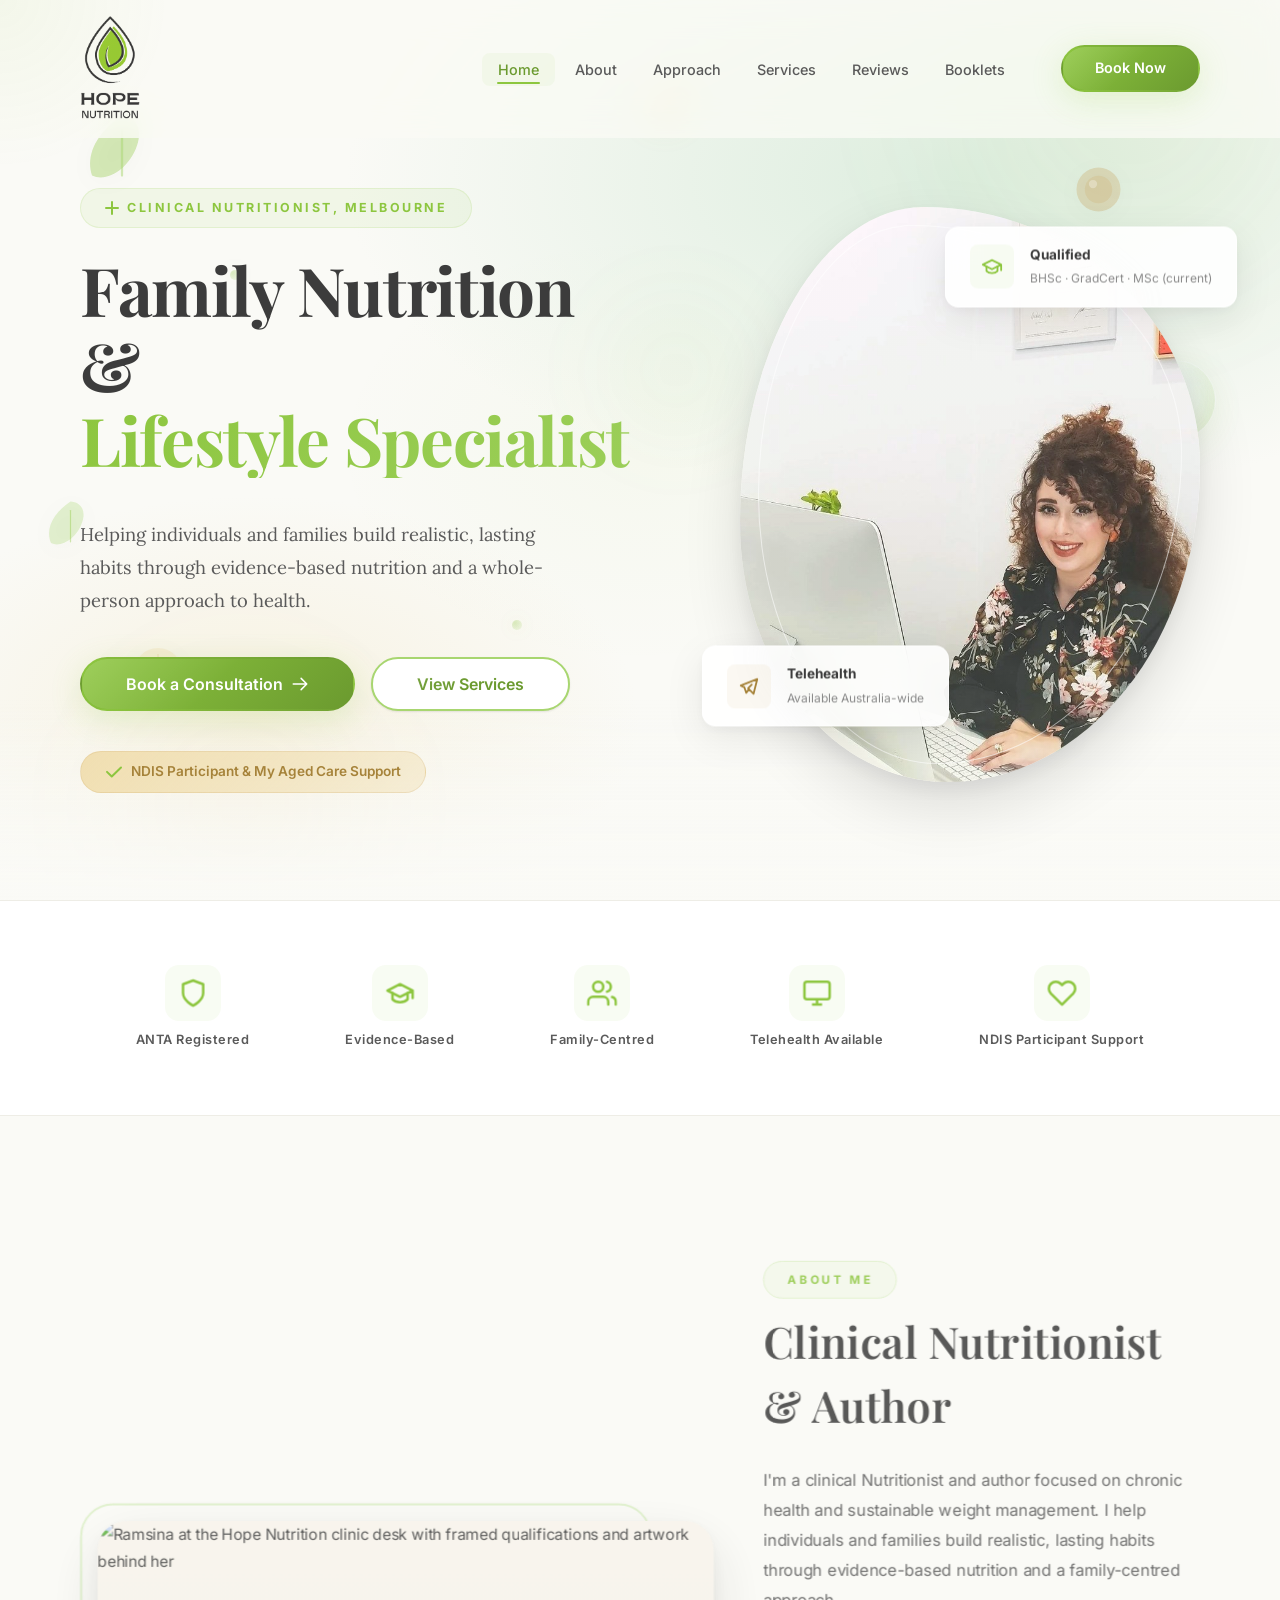
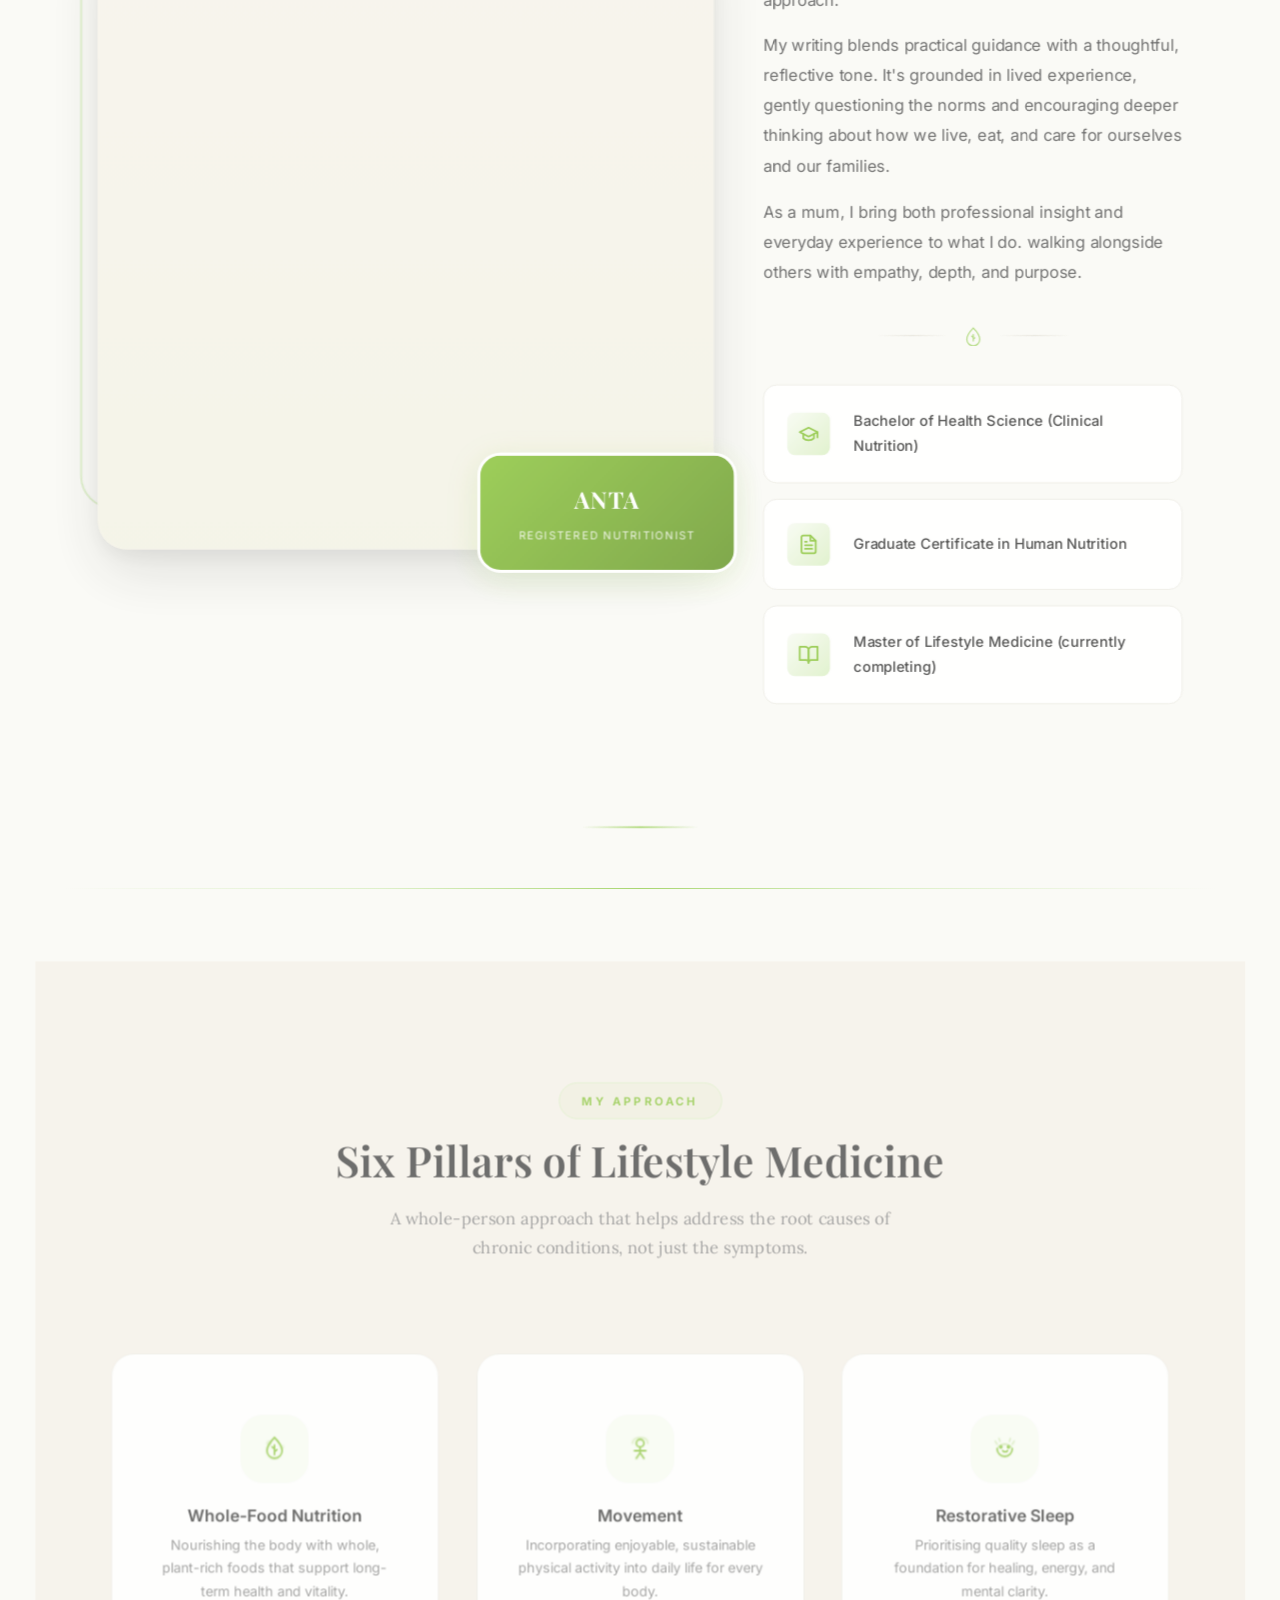
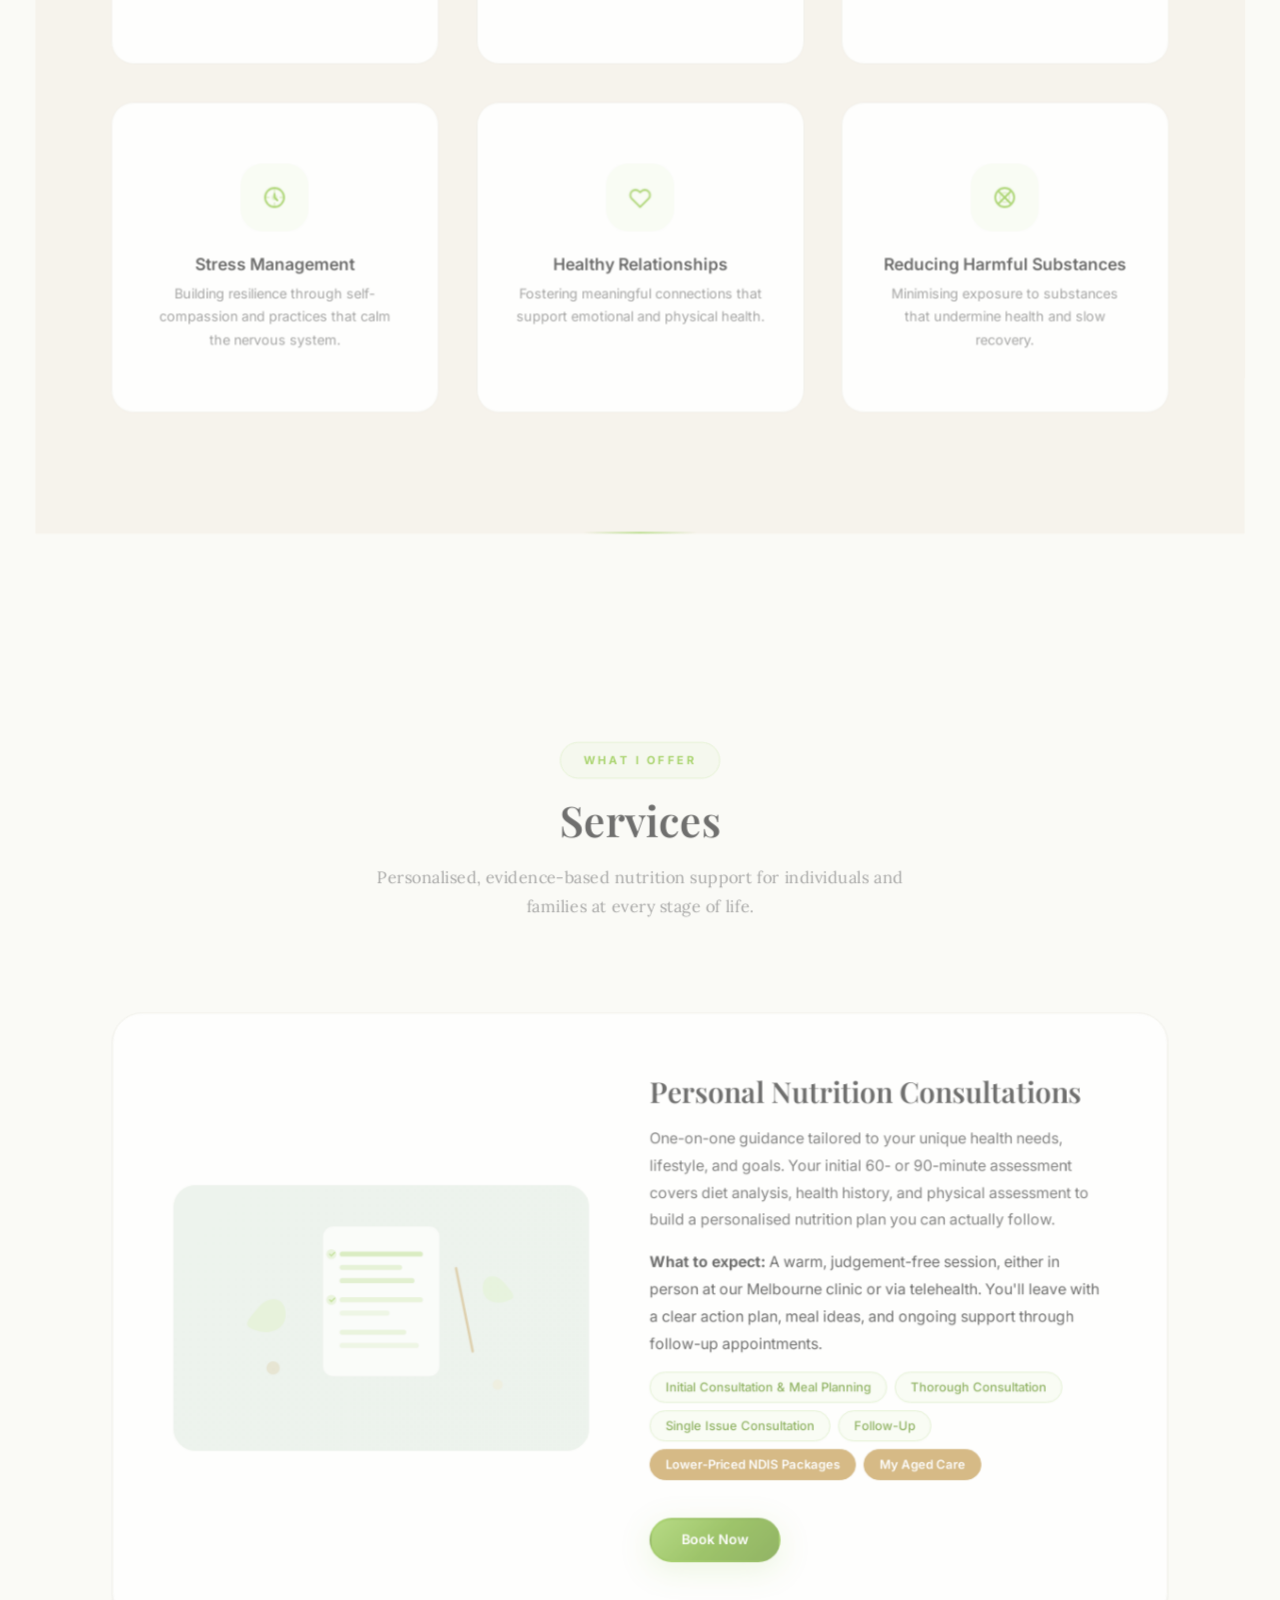
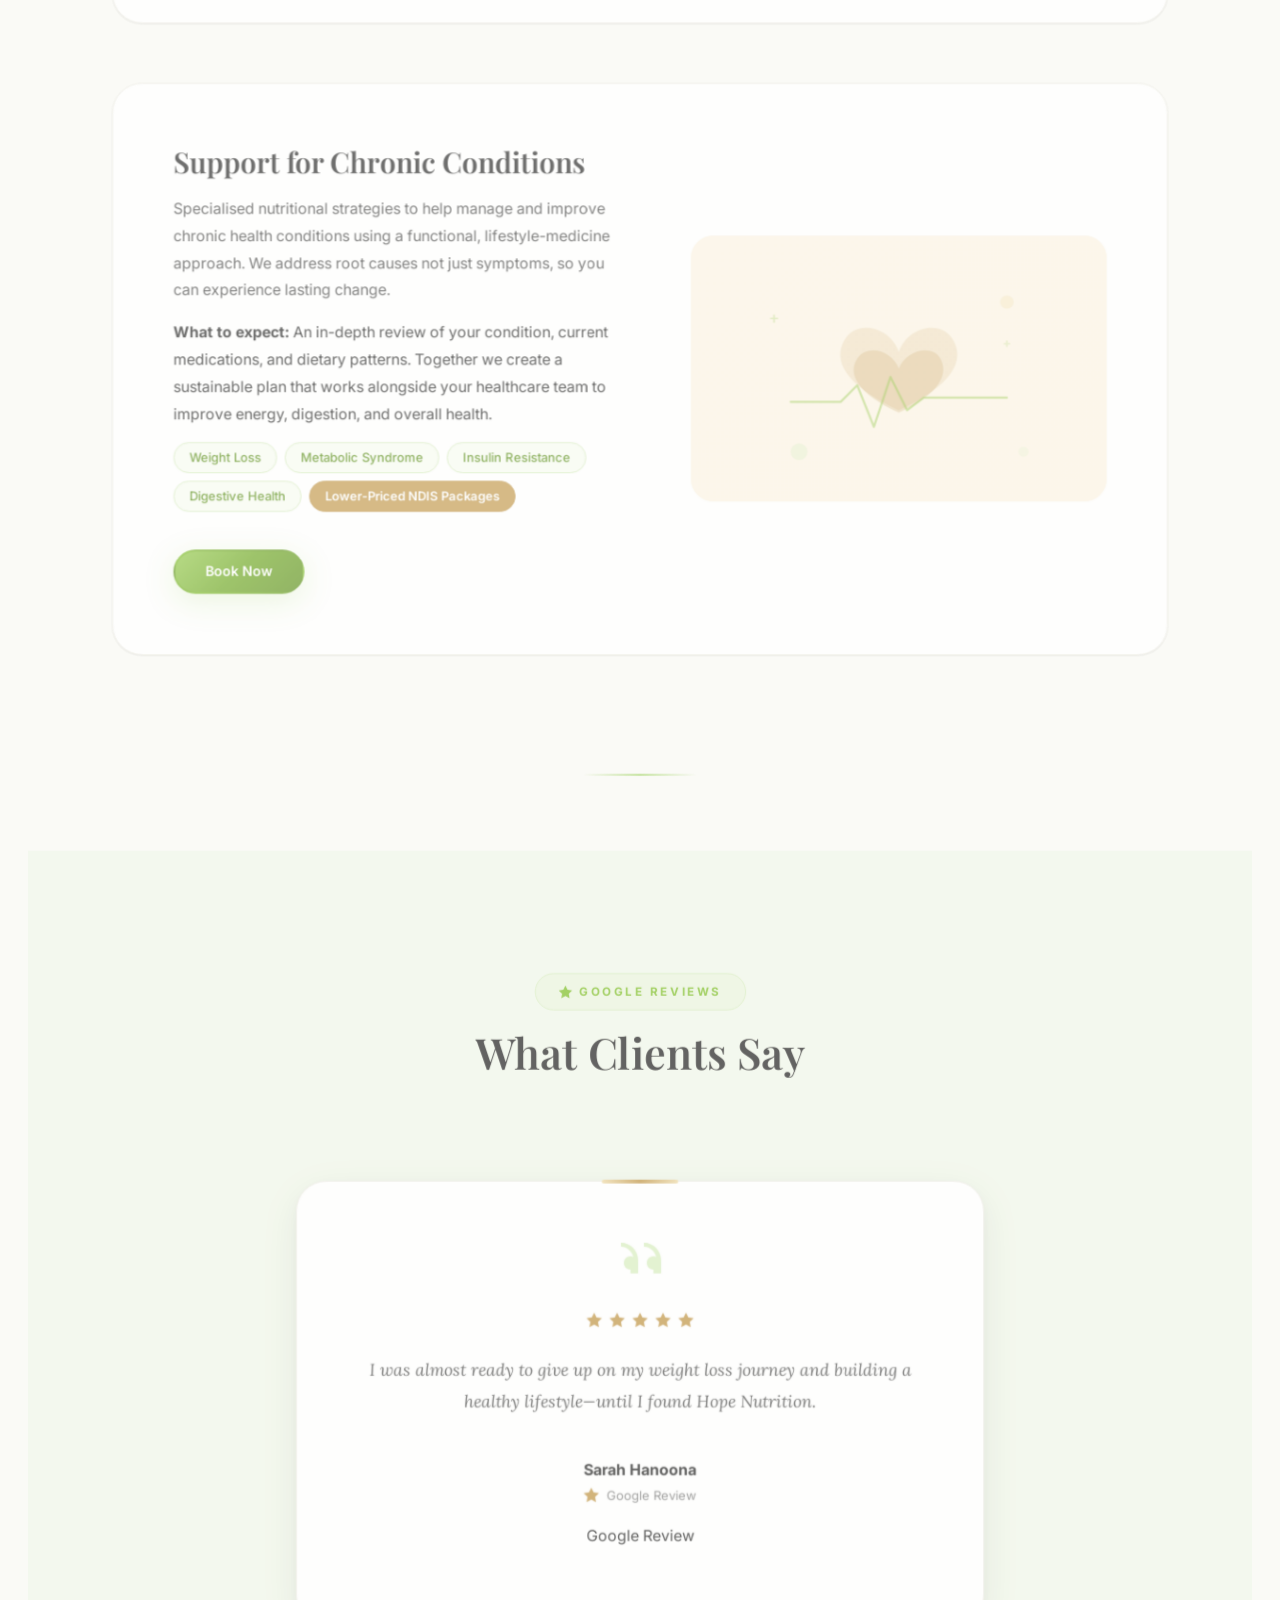
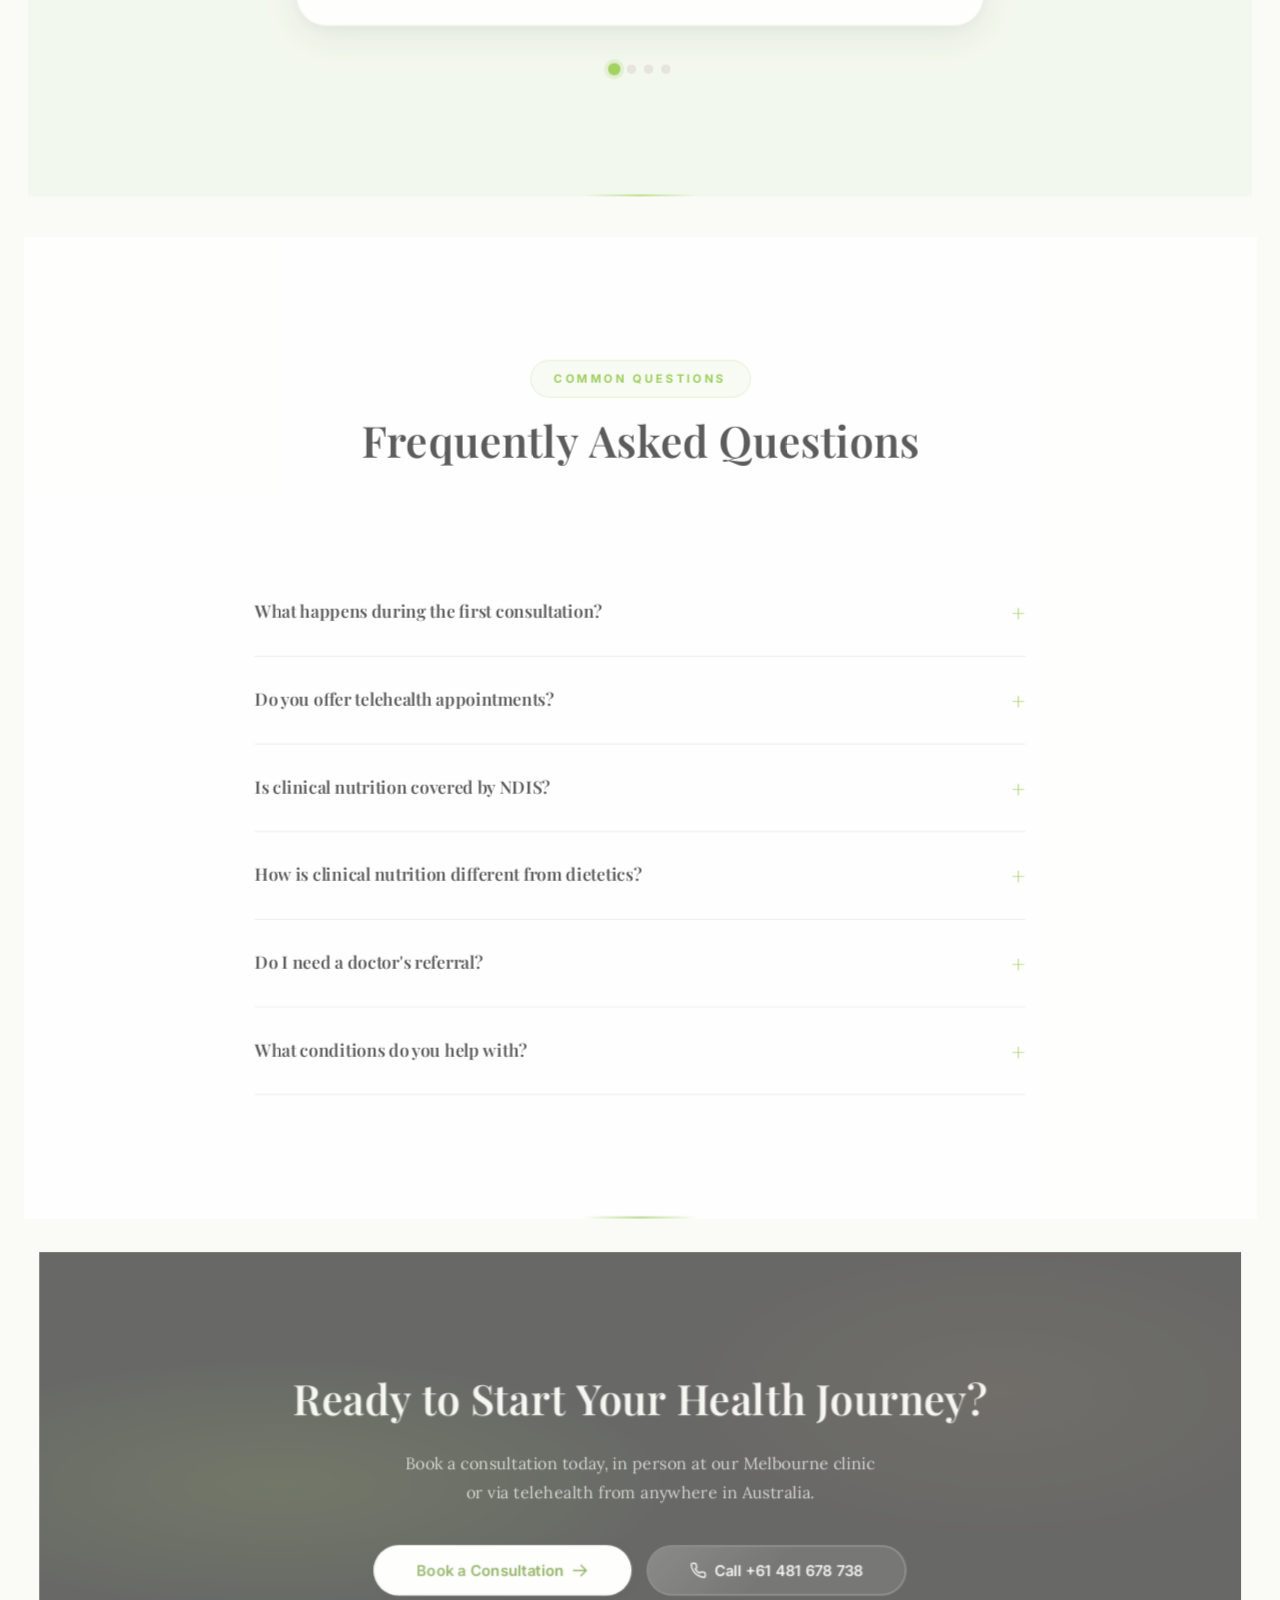
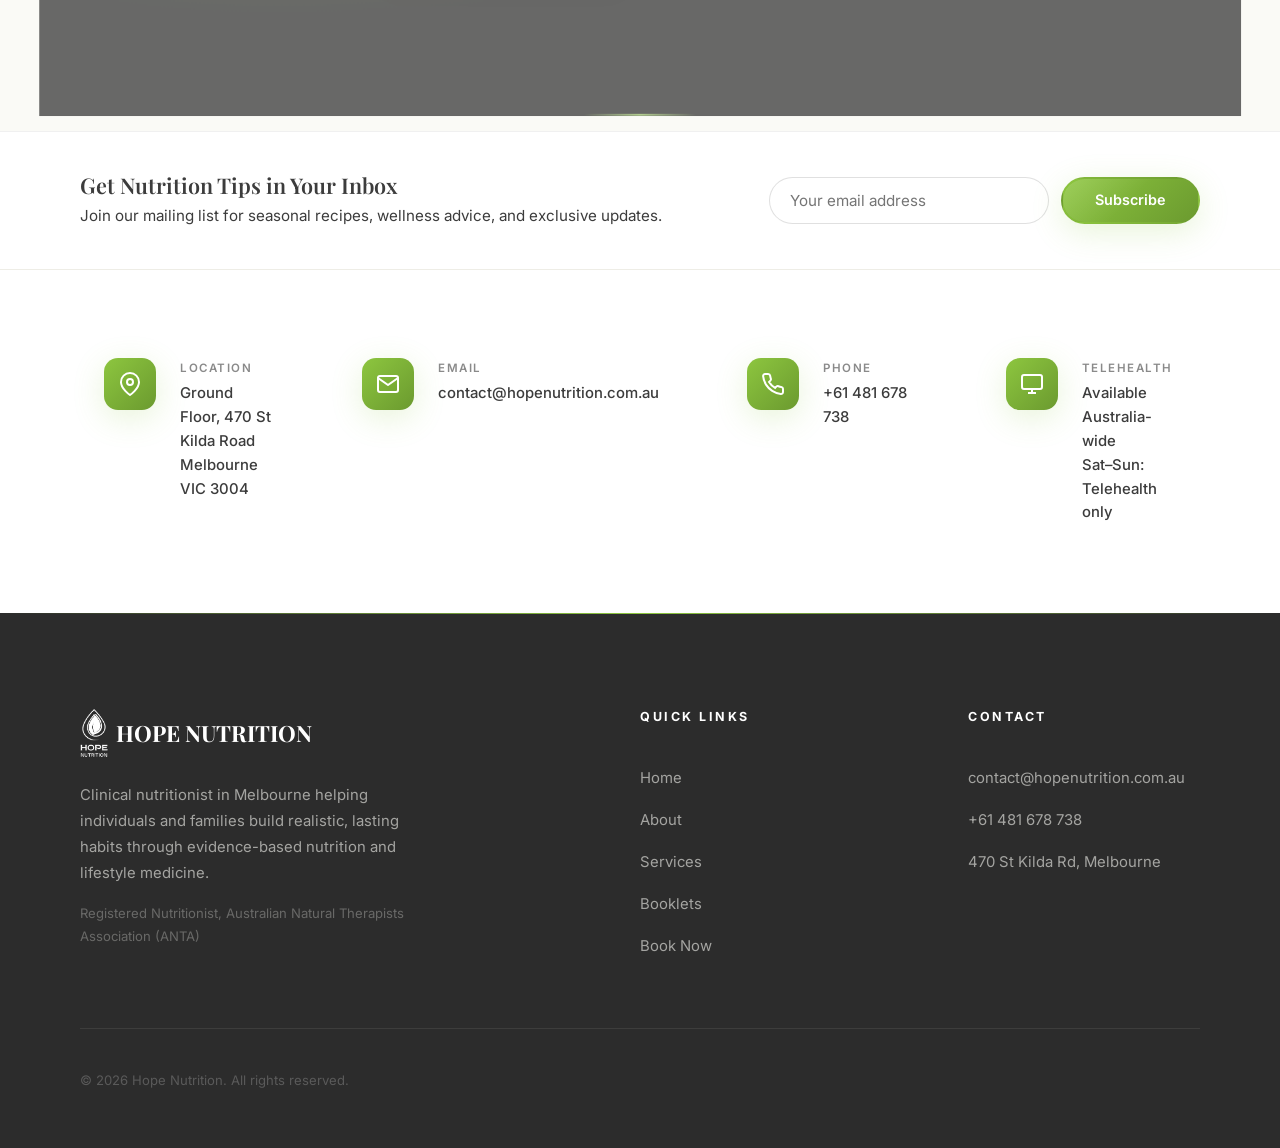
==== commit c538aa01: "Remove em dashes from index.html for more natural tone" ====
--- a/index.html
+++ b/index.html
@@ -3,22 +3,22 @@
 <head>
   <meta charset="UTF-8">
   <meta name="viewport" content="width=device-width, initial-scale=1.0">
-  <meta name="description" content="Hope Nutrition — Clinical nutritionist in Melbourne specialising in chronic health, sustainable weight management, and family nutrition. Evidence-based care through lifestyle medicine.">
+  <meta name="description" content="Hope Nutrition | Clinical nutritionist in Melbourne specialising in chronic health, sustainable weight management, and family nutrition. Evidence-based care through lifestyle medicine.">
   <meta name="keywords" content="nutritionist melbourne, clinical nutrition, weight management, NDIS nutrition, lifestyle medicine, family nutrition">
   <meta name="author" content="Hope Nutrition">
-  <meta property="og:title" content="Hope Nutrition — Family Nutrition & Lifestyle Specialist">
+  <meta property="og:title" content="Hope Nutrition | Family Nutrition & Lifestyle Specialist">
   <meta property="og:description" content="Clinical nutritionist in Melbourne helping individuals and families build lasting health through evidence-based nutrition and lifestyle medicine.">
   <meta property="og:type" content="website">
   <meta property="og:url" content="https://hopenutrition.com.au">
   <meta property="og:locale" content="en_AU">
   <meta name="twitter:card" content="summary_large_image">
-  <meta name="twitter:title" content="Hope Nutrition — Family Nutrition & Lifestyle Specialist">
+  <meta name="twitter:title" content="Hope Nutrition | Family Nutrition & Lifestyle Specialist">
   <meta name="twitter:description" content="Clinical nutritionist in Melbourne helping individuals and families build lasting health through evidence-based nutrition and lifestyle medicine.">
   <meta name="robots" content="index, follow">
   <meta name="theme-color" content="#8DC63F">
   <link rel="canonical" href="https://hopenutrition.com.au/">
 
-  <title>Hope Nutrition — Family Nutrition & Lifestyle Specialist | Melbourne</title>
+  <title>Hope Nutrition | Family Nutrition & Lifestyle Specialist | Melbourne</title>
 
   <!-- Structured Data -->
   <script type="application/ld+json">
@@ -87,7 +87,7 @@
           {
             "@type": "Question",
             "name": "How is clinical nutrition different from dietetics?",
-            "acceptedAnswer": { "@type": "Answer", "text": "Clinical nutritionists take a whole-person, functional approach — looking at nutrient interactions, gut health, lifestyle factors, and the root causes of symptoms rather than focusing solely on calorie or macronutrient targets." }
+            "acceptedAnswer": { "@type": "Answer", "text": "Clinical nutritionists take a whole-person, functional approach, looking at nutrient interactions, gut health, lifestyle factors, and the root causes of symptoms rather than focusing solely on calorie or macronutrient targets." }
           },
           {
             "@type": "Question",
@@ -178,7 +178,7 @@
       <div class="hero__content fade-up">
         <span class="hero__label">
           <svg viewBox="0 0 14 14" fill="none"><path d="M7 1v12M1 7h12" stroke="currentColor" stroke-width="2" stroke-linecap="round"/></svg>
-          Clinical Nutritionist — Melbourne
+          Clinical Nutritionist, Melbourne
         </span>
         <h1 class="hero__title">
           Family Nutrition &
@@ -334,7 +334,7 @@
           how we live, eat, and care for ourselves and our families.
         </p>
         <p>
-          As a mum, I bring both professional insight and everyday experience to what I do —
+          As a mum, I bring both professional insight and everyday experience to what I do.
           walking alongside others with empathy, depth, and purpose.
         </p>
 
@@ -502,7 +502,7 @@
               physical assessment to build a personalised nutrition plan you can actually follow.
             </p>
             <p class="service-block__detail">
-              <strong>What to expect:</strong> A warm, judgement-free session — either in person at our
+              <strong>What to expect:</strong> A warm, judgement-free session, either in person at our
               Melbourne clinic or via telehealth. You'll leave with a clear action plan, meal ideas,
               and ongoing support through follow-up appointments.
             </p>
@@ -552,7 +552,7 @@
             <p>
               Specialised nutritional strategies to help manage and improve chronic health
               conditions using a functional, lifestyle-medicine approach. We address root causes
-              — not just symptoms — so you can experience lasting change.
+              not just symptoms, so you can experience lasting change.
             </p>
             <p class="service-block__detail">
               <strong>What to expect:</strong> An in-depth review of your condition, current medications,
@@ -701,7 +701,7 @@
         <details class="faq-item">
           <summary class="faq-question">What happens during the first consultation?</summary>
           <div class="faq-answer">
-            <p>Your initial consultation is a thorough 60- or 90-minute session where we review your health history, current diet, lifestyle, and goals. You'll leave with an actionable plan tailored to your unique needs — no cookie-cutter advice.</p>
+            <p>Your initial consultation is a thorough 60- or 90-minute session where we review your health history, current diet, lifestyle, and goals. You'll leave with an actionable plan tailored to your unique needs, no cookie-cutter advice.</p>
           </div>
         </details>
         <details class="faq-item">
@@ -719,7 +719,7 @@
         <details class="faq-item">
           <summary class="faq-question">How is clinical nutrition different from dietetics?</summary>
           <div class="faq-answer">
-            <p>Clinical nutritionists take a whole-person, functional approach — looking at nutrient interactions, gut health, lifestyle factors, and the root causes of symptoms rather than focusing solely on calorie or macronutrient targets.</p>
+            <p>Clinical nutritionists take a whole-person, functional approach, looking at nutrient interactions, gut health, lifestyle factors, and the root causes of symptoms rather than focusing solely on calorie or macronutrient targets.</p>
           </div>
         </details>
         <details class="faq-item">
@@ -742,7 +742,7 @@
   <section class="section section--dark cta">
     <div class="cta__content container fade-up">
       <h2 data-split>Ready to Start Your Health Journey?</h2>
-      <p>Book a consultation today — in person at our Melbourne clinic or via telehealth from anywhere in Australia.</p>
+      <p>Book a consultation today, in person at our Melbourne clinic or via telehealth from anywhere in Australia.</p>
       <div class="cta__actions">
         <a href="https://app.squareup.com/appointments/book/omzgfrghou5f38/LFP9SFMS7XYZB/start" class="btn btn--white btn--lg" target="_blank" rel="noopener noreferrer">
           Book a Consultation
@@ -827,7 +827,7 @@
             HOPE NUTRITION
           </div>
           <p>Clinical nutritionist in Melbourne helping individuals and families build realistic, lasting habits through evidence-based nutrition and lifestyle medicine.</p>
-          <p style="margin-top: 1rem; font-size: 0.82rem; opacity: 0.5;">Registered Nutritionist — Australian Natural Therapists Association (ANTA)</p>
+          <p style="margin-top: 1rem; font-size: 0.82rem; opacity: 0.5;">Registered Nutritionist, Australian Natural Therapists Association (ANTA)</p>
         </div>
         <div>
           <h4 class="footer__heading">Quick Links</h4>
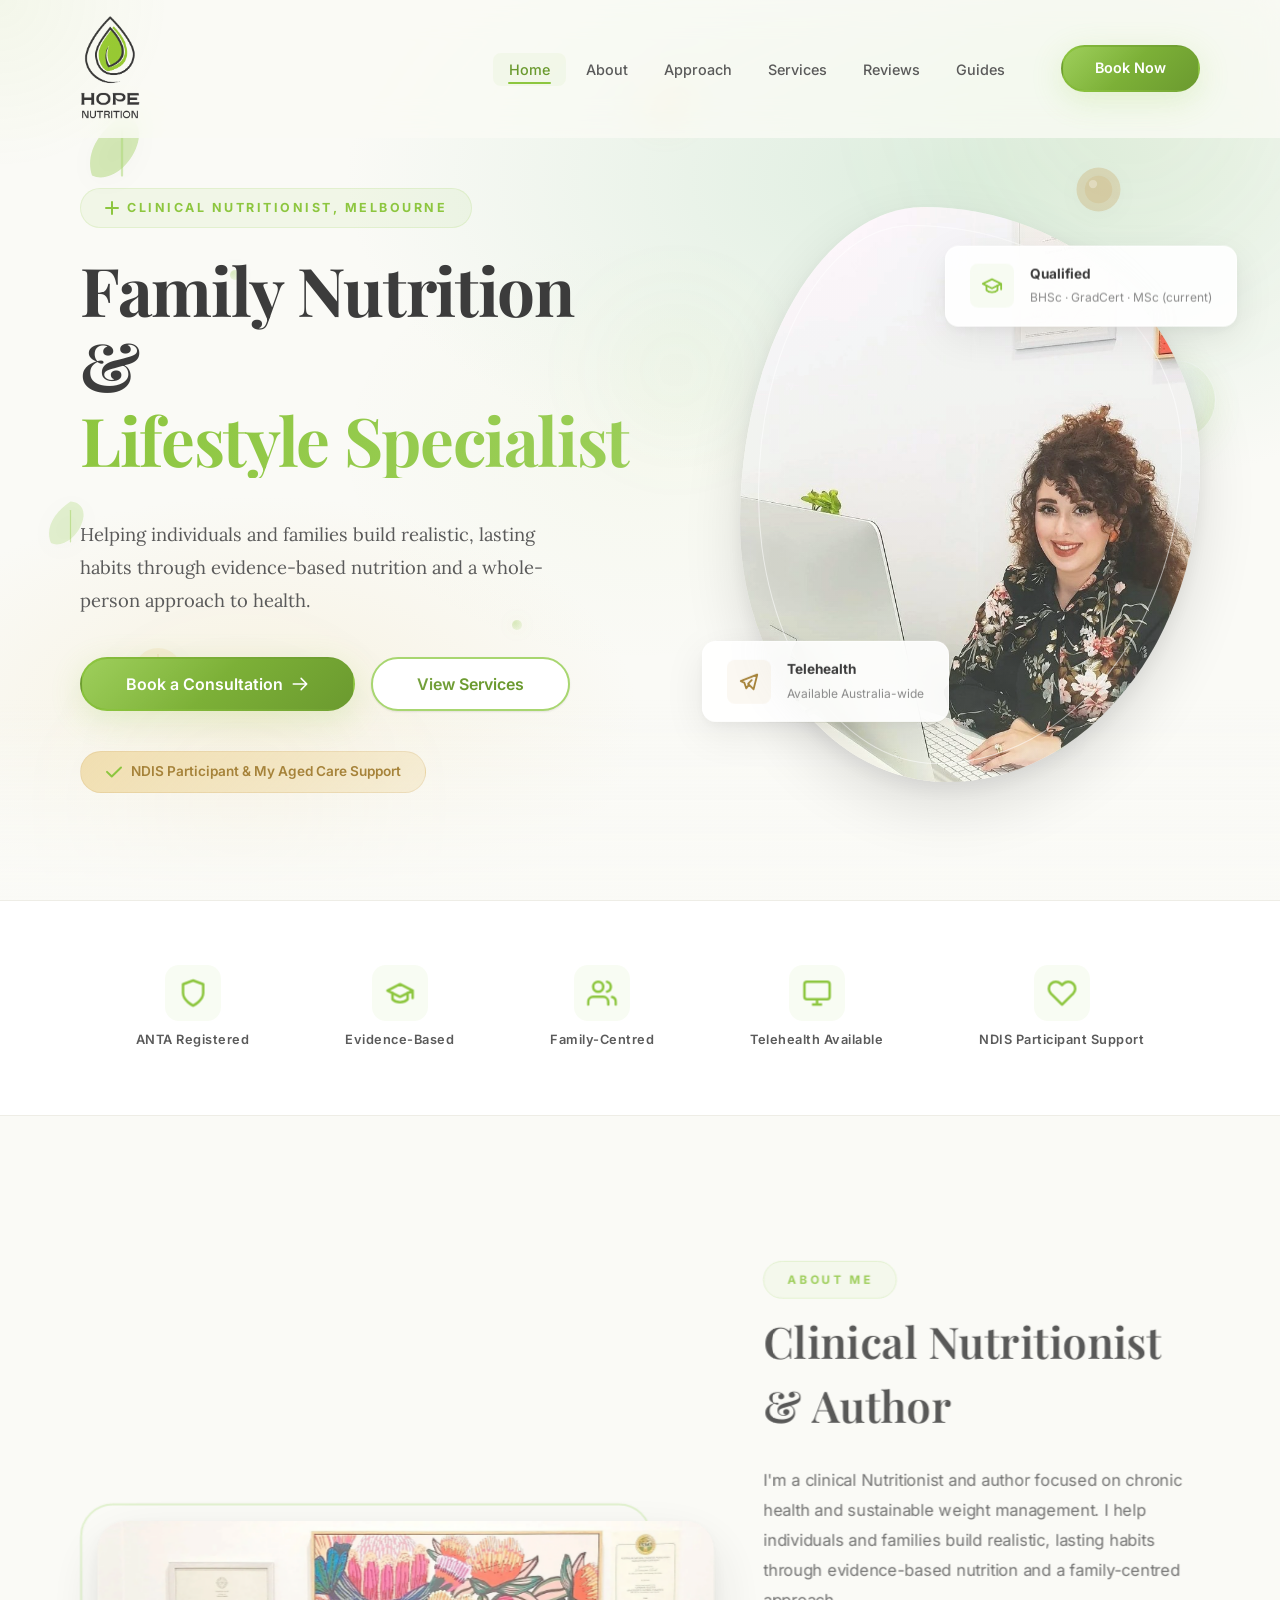
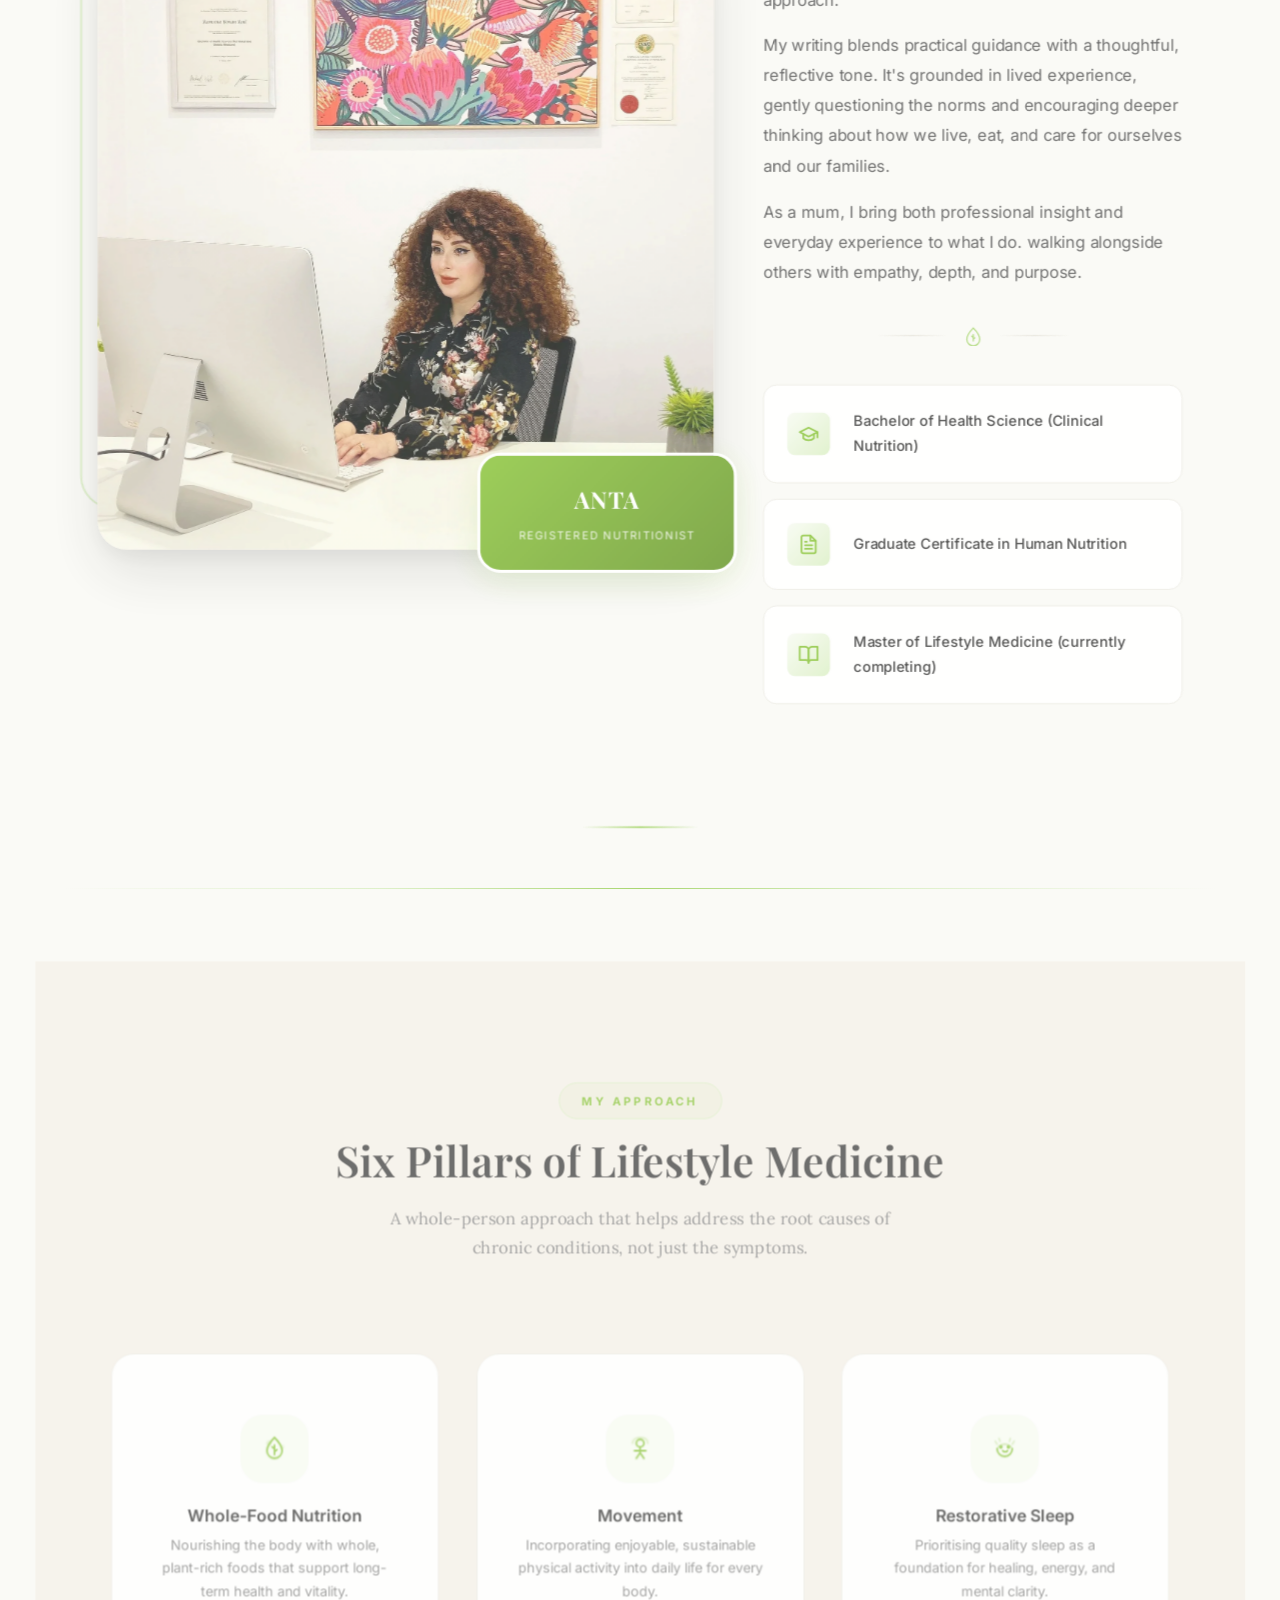
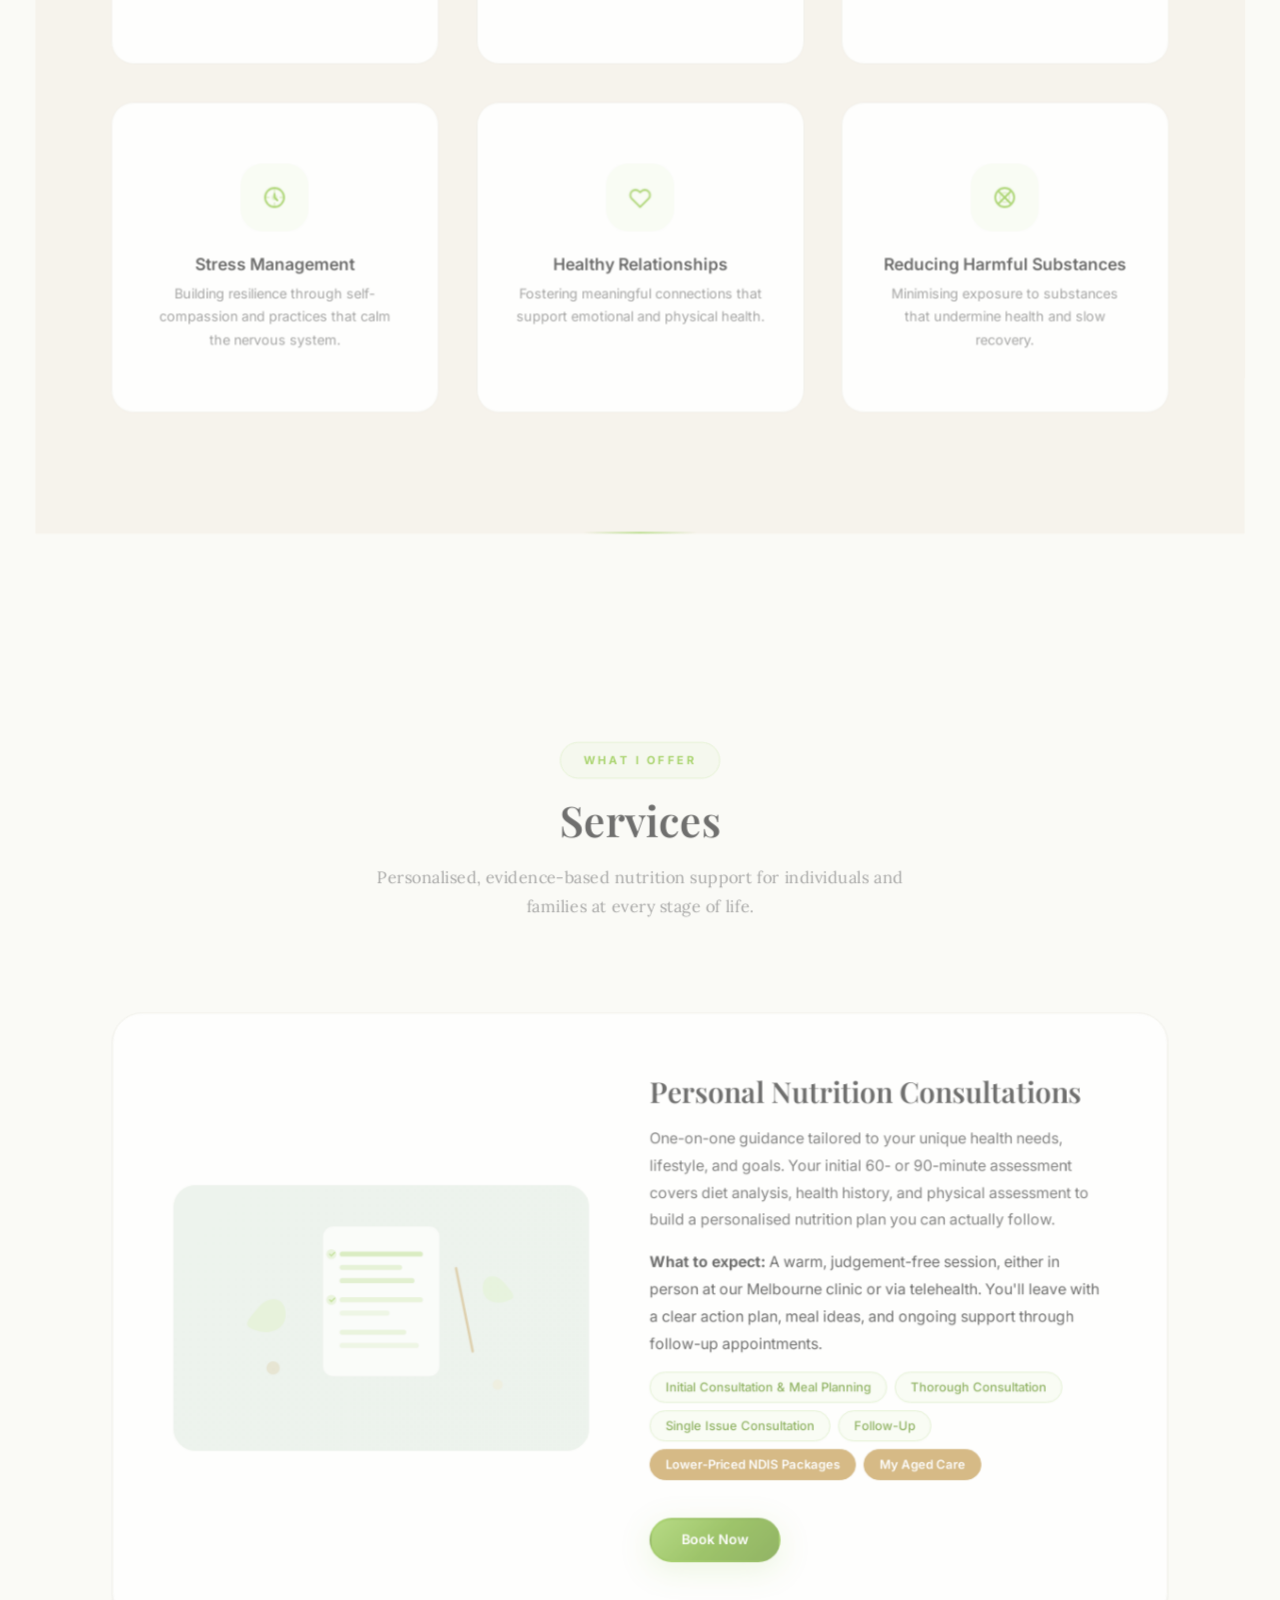
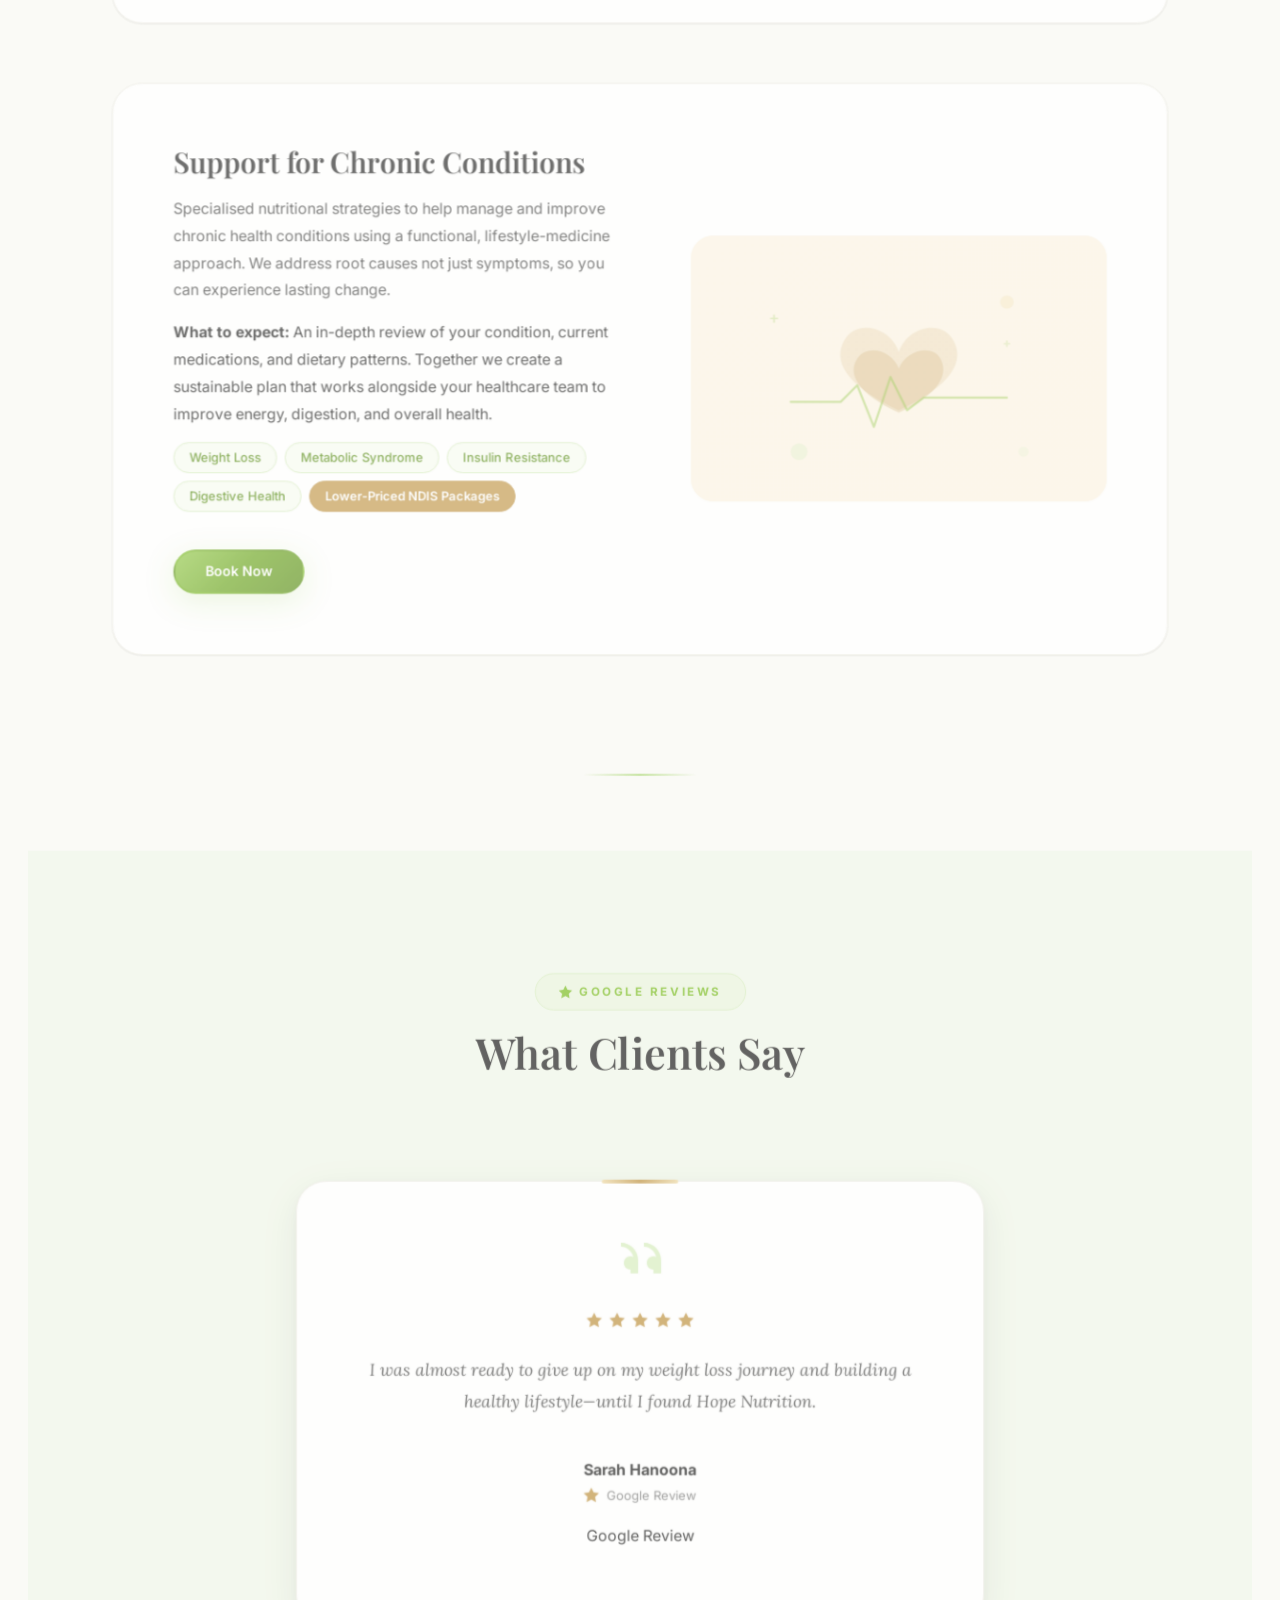
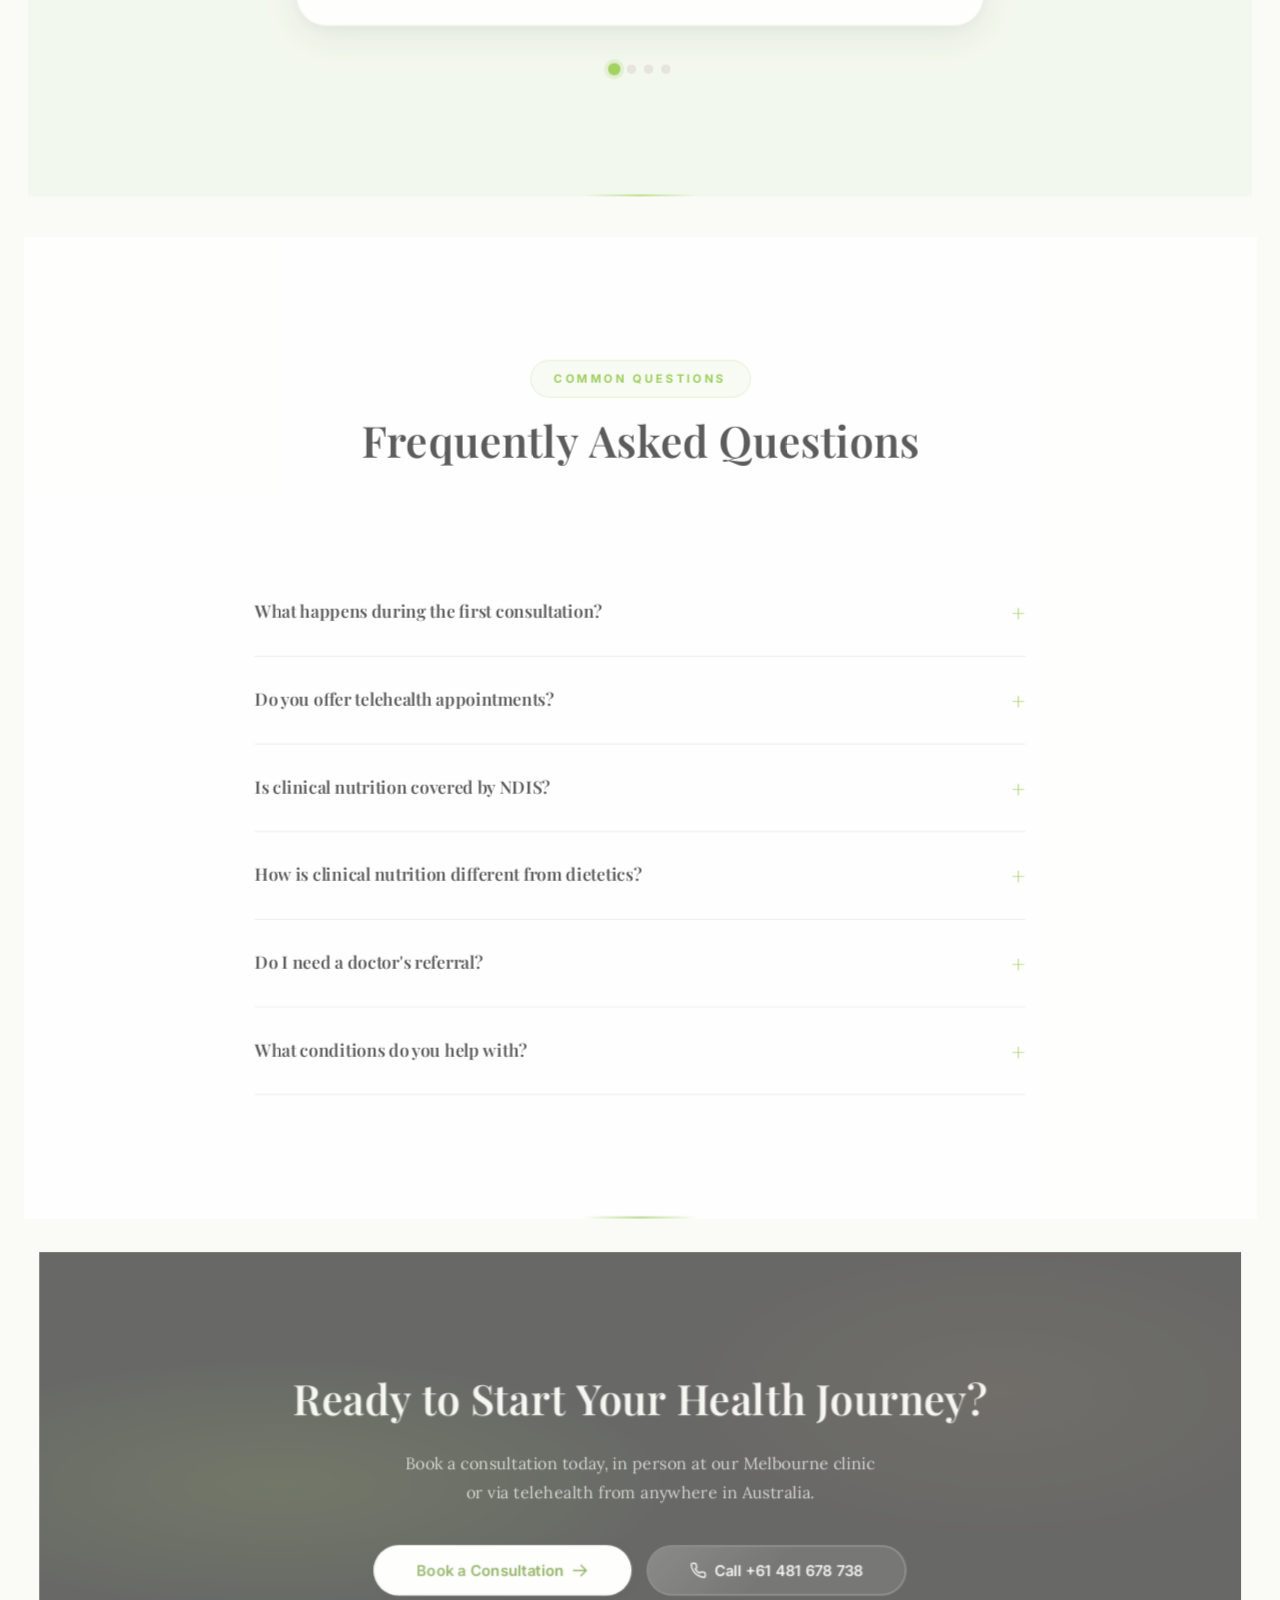
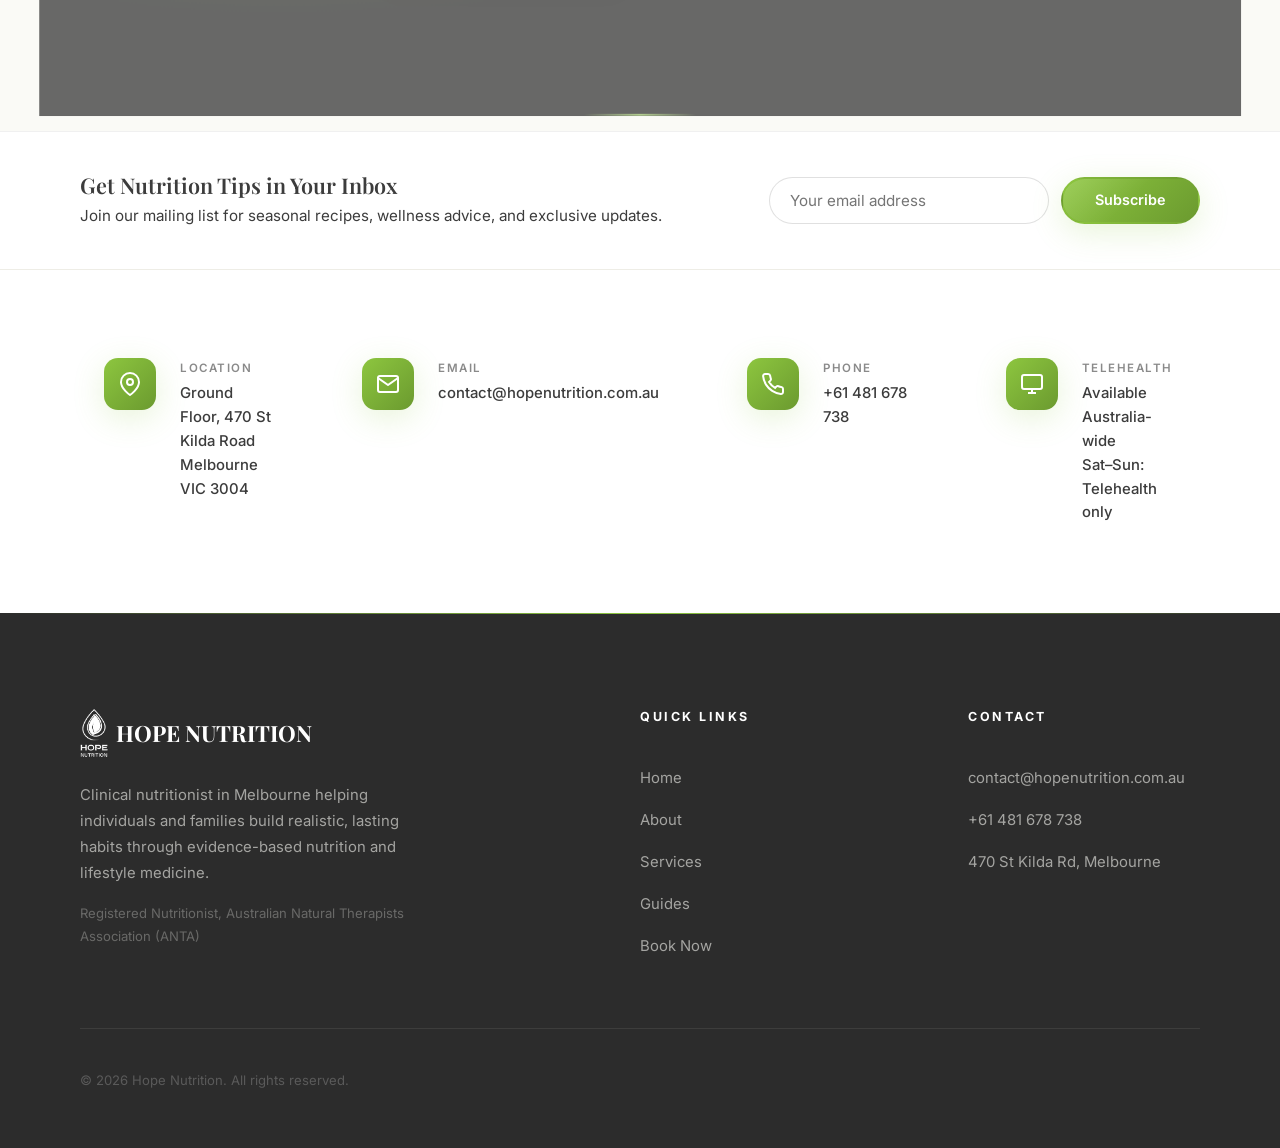
==== commit d3108170: "Redesign reading page layout and rename booklet to guide sitewide - Replaced sidebar chapter nav wit" ====
--- a/index.html
+++ b/index.html
@@ -126,7 +126,7 @@
           <li><a href="#pillars" class="nav__link">Approach</a></li>
           <li><a href="#services" class="nav__link">Services</a></li>
           <li><a href="#testimonials" class="nav__link">Reviews</a></li>
-          <li><a href="booklets.html" class="nav__link">Booklets</a></li>
+          <li><a href="booklets.html" class="nav__link">Guides</a></li>
         </ul>
         <a href="https://app.squareup.com/appointments/book/omzgfrghou5f38/LFP9SFMS7XYZB/start" class="btn btn--primary" target="_blank" rel="noopener noreferrer">Book Now</a>
         <button class="nav-toggle" aria-label="Toggle menu" aria-expanded="false">
@@ -835,7 +835,7 @@
             <a href="#home">Home</a>
             <a href="#about">About</a>
             <a href="#services">Services</a>
-            <a href="booklets.html">Booklets</a>
+            <a href="booklets.html">Guides</a>
             <a href="https://app.squareup.com/appointments/book/omzgfrghou5f38/LFP9SFMS7XYZB/start" target="_blank" rel="noopener noreferrer">Book Now</a>
           </div>
         </div>
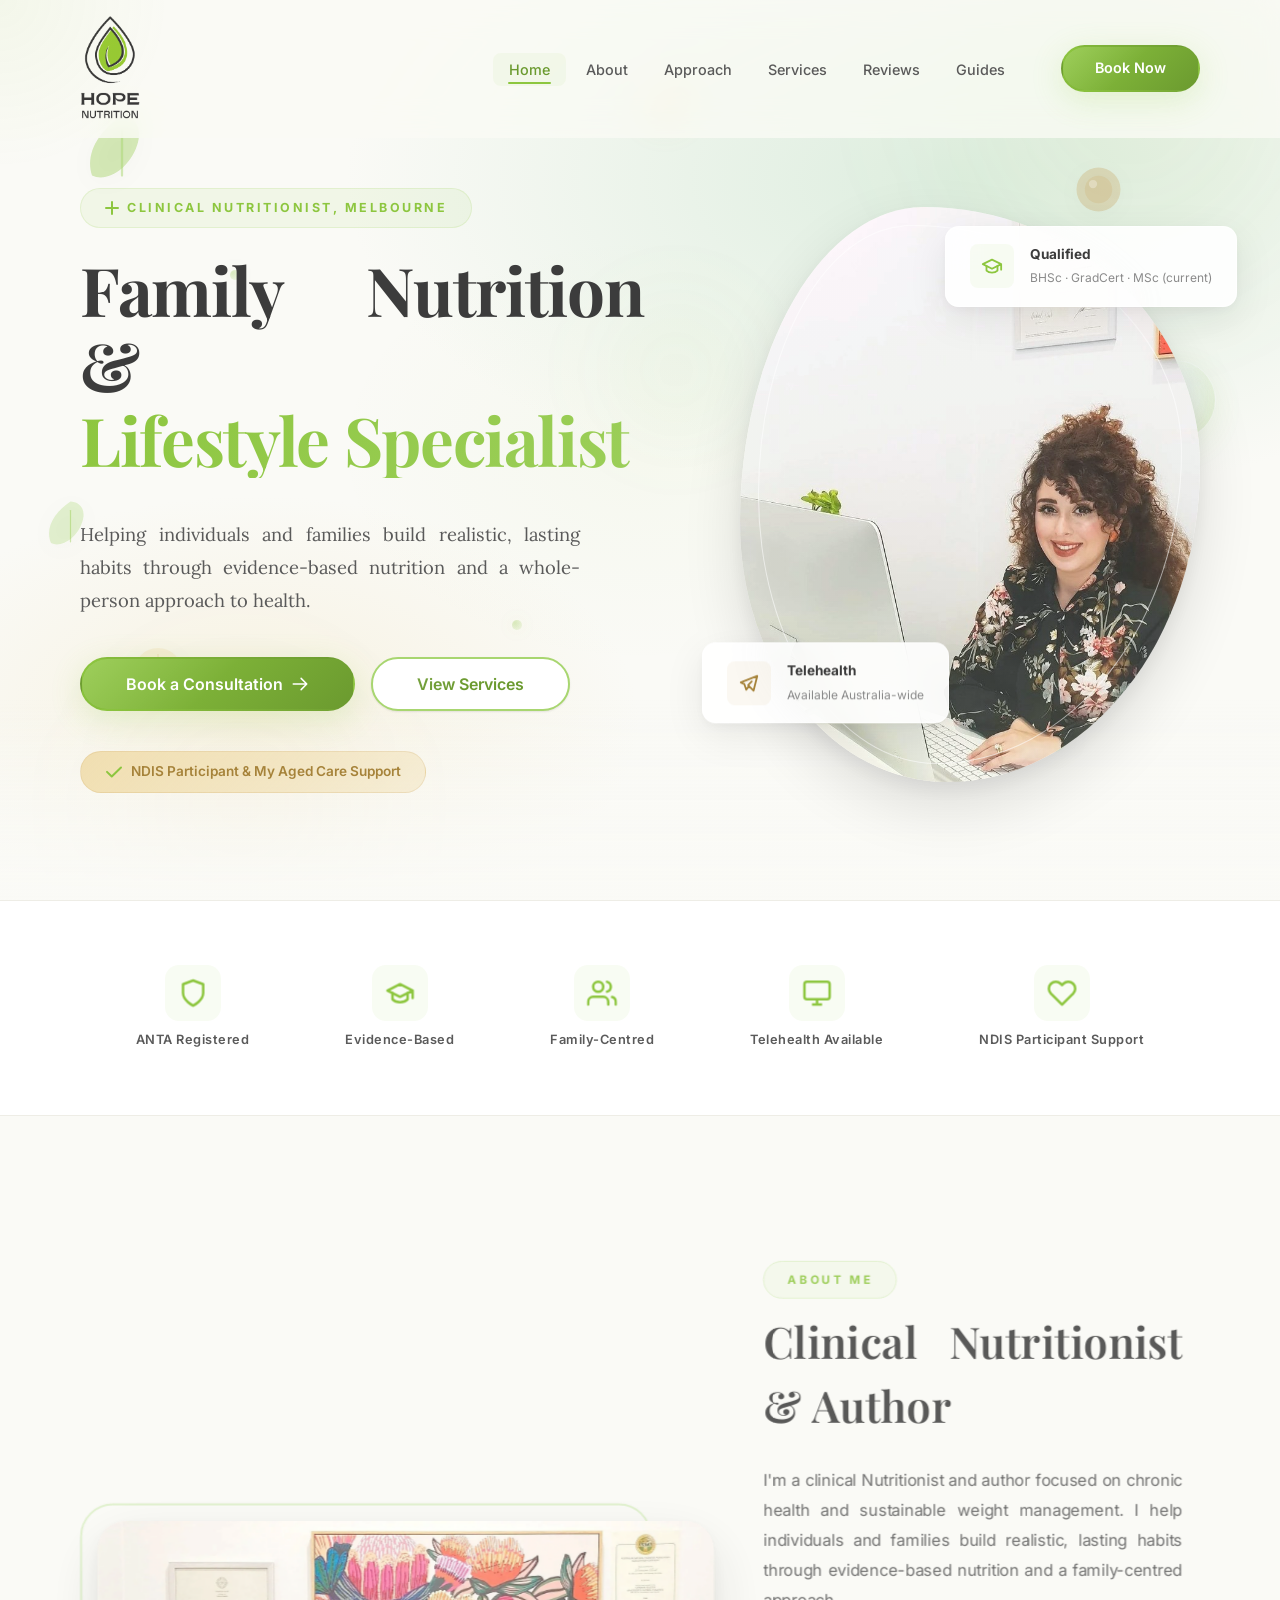
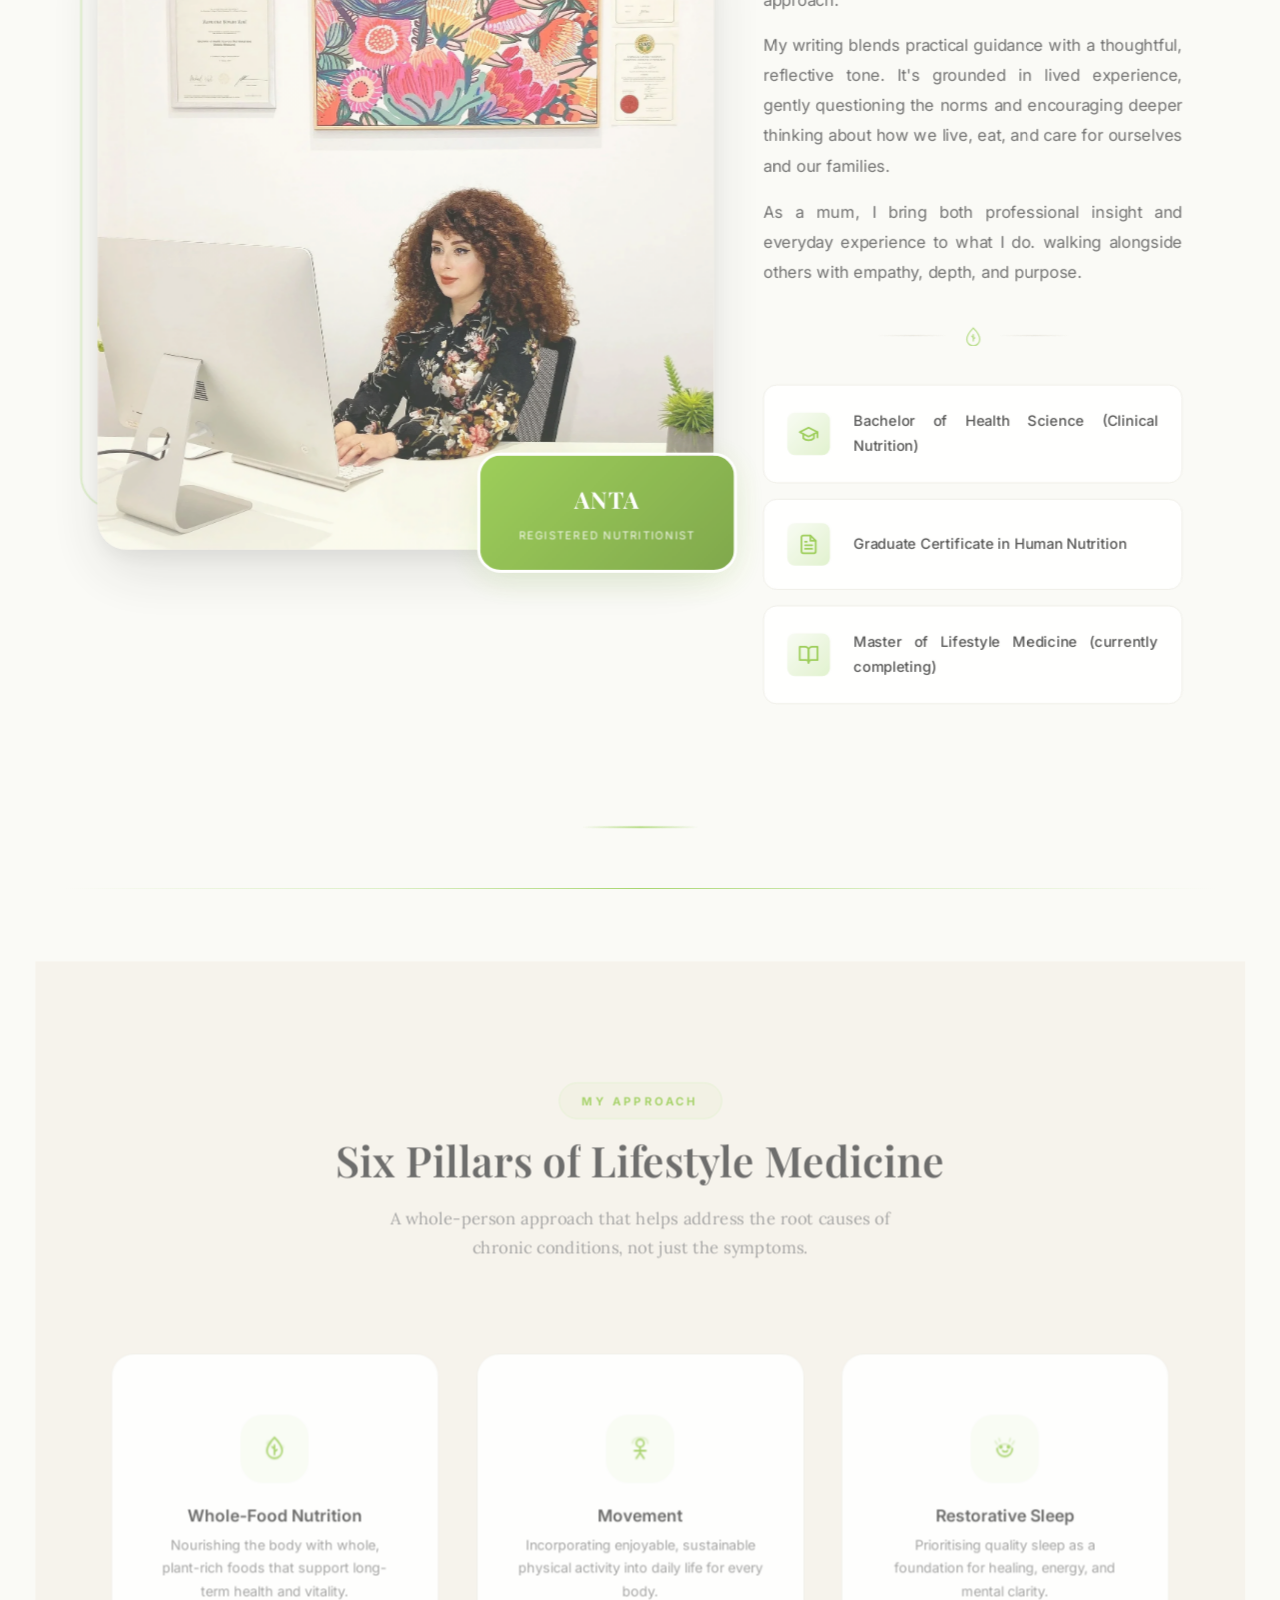
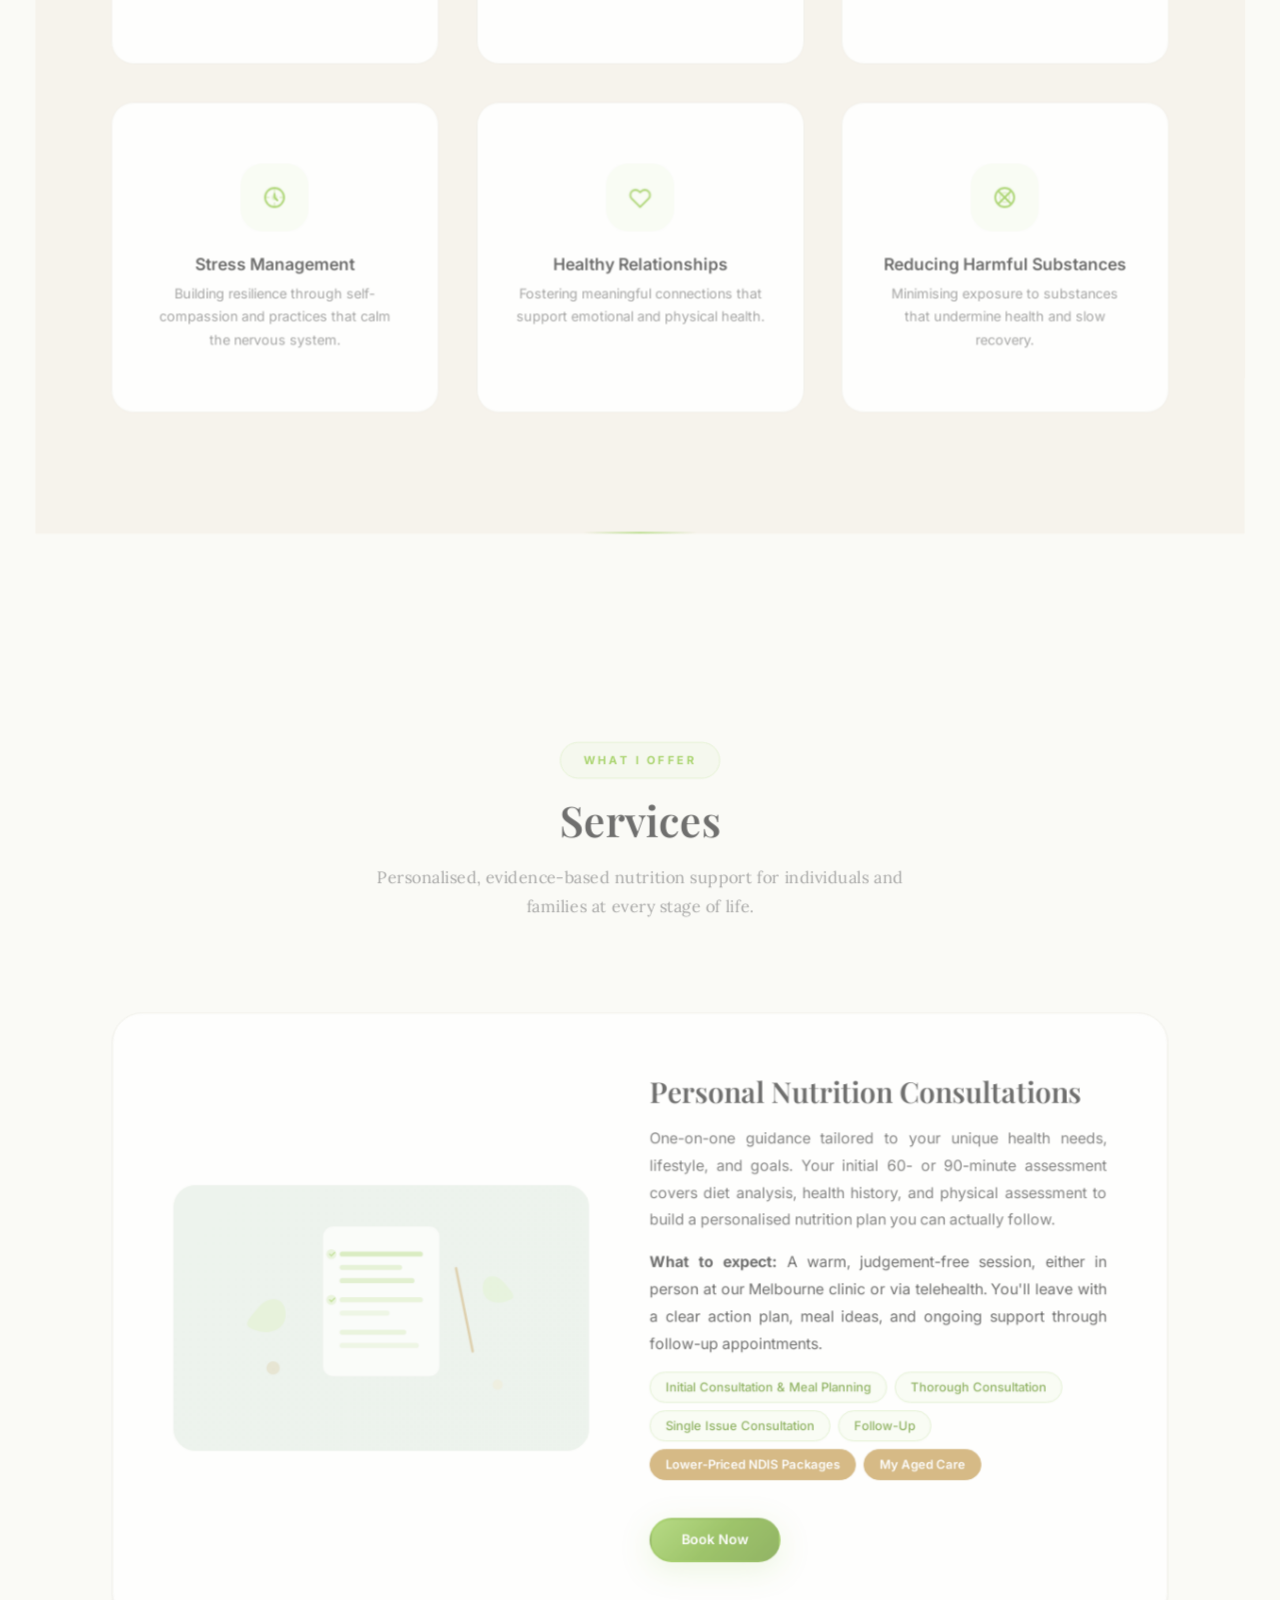
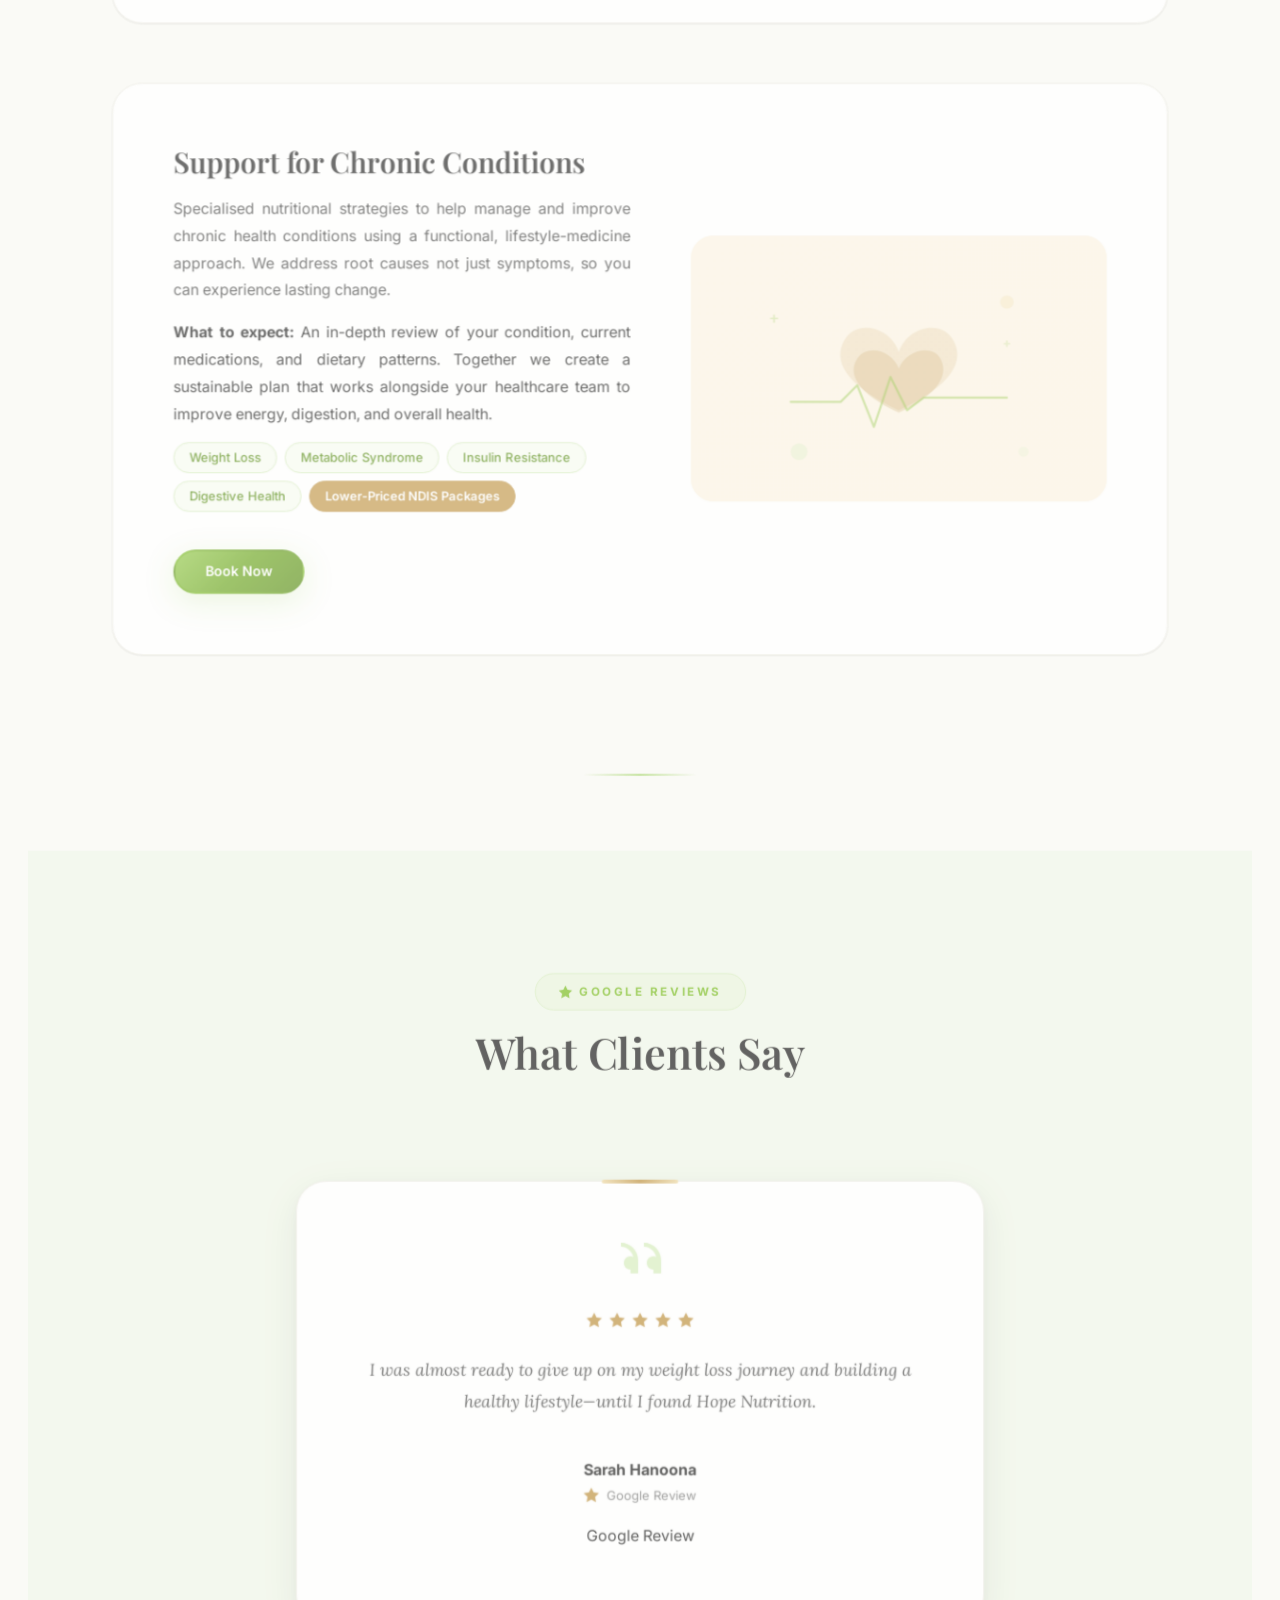
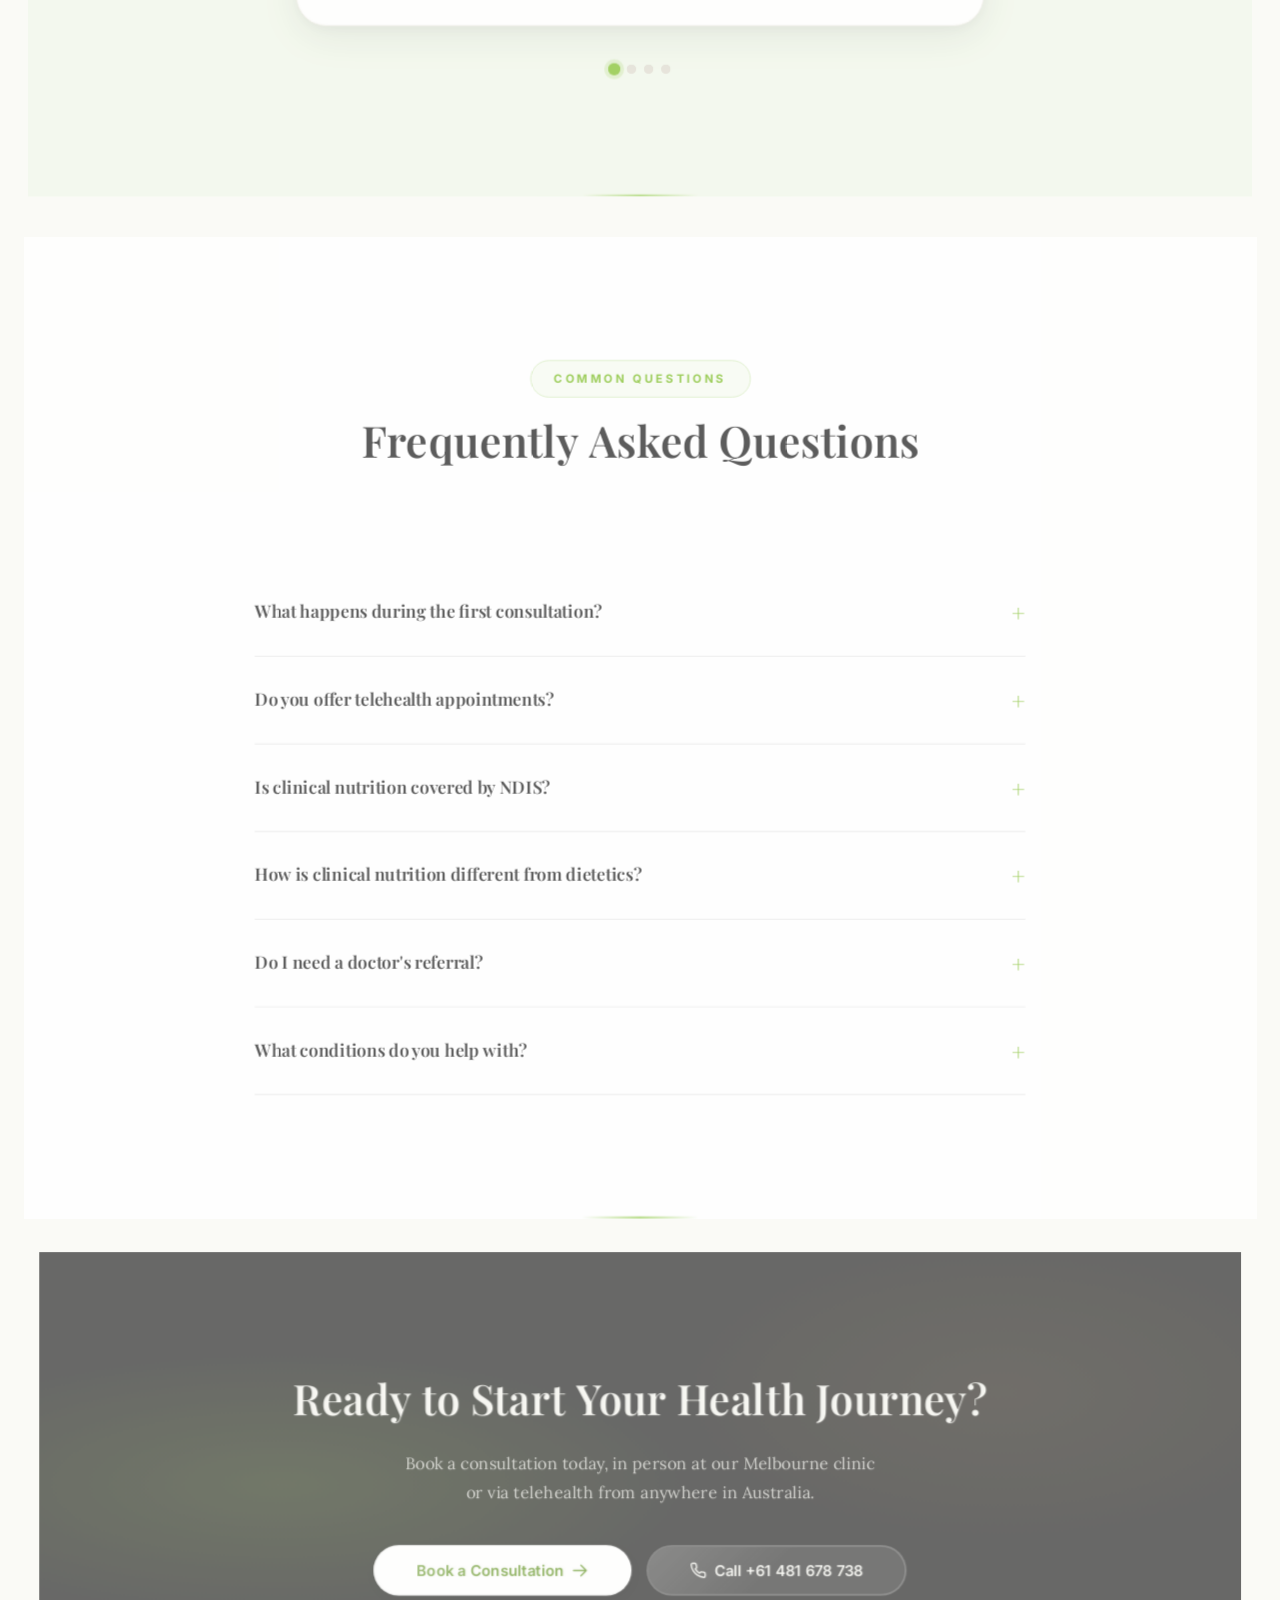
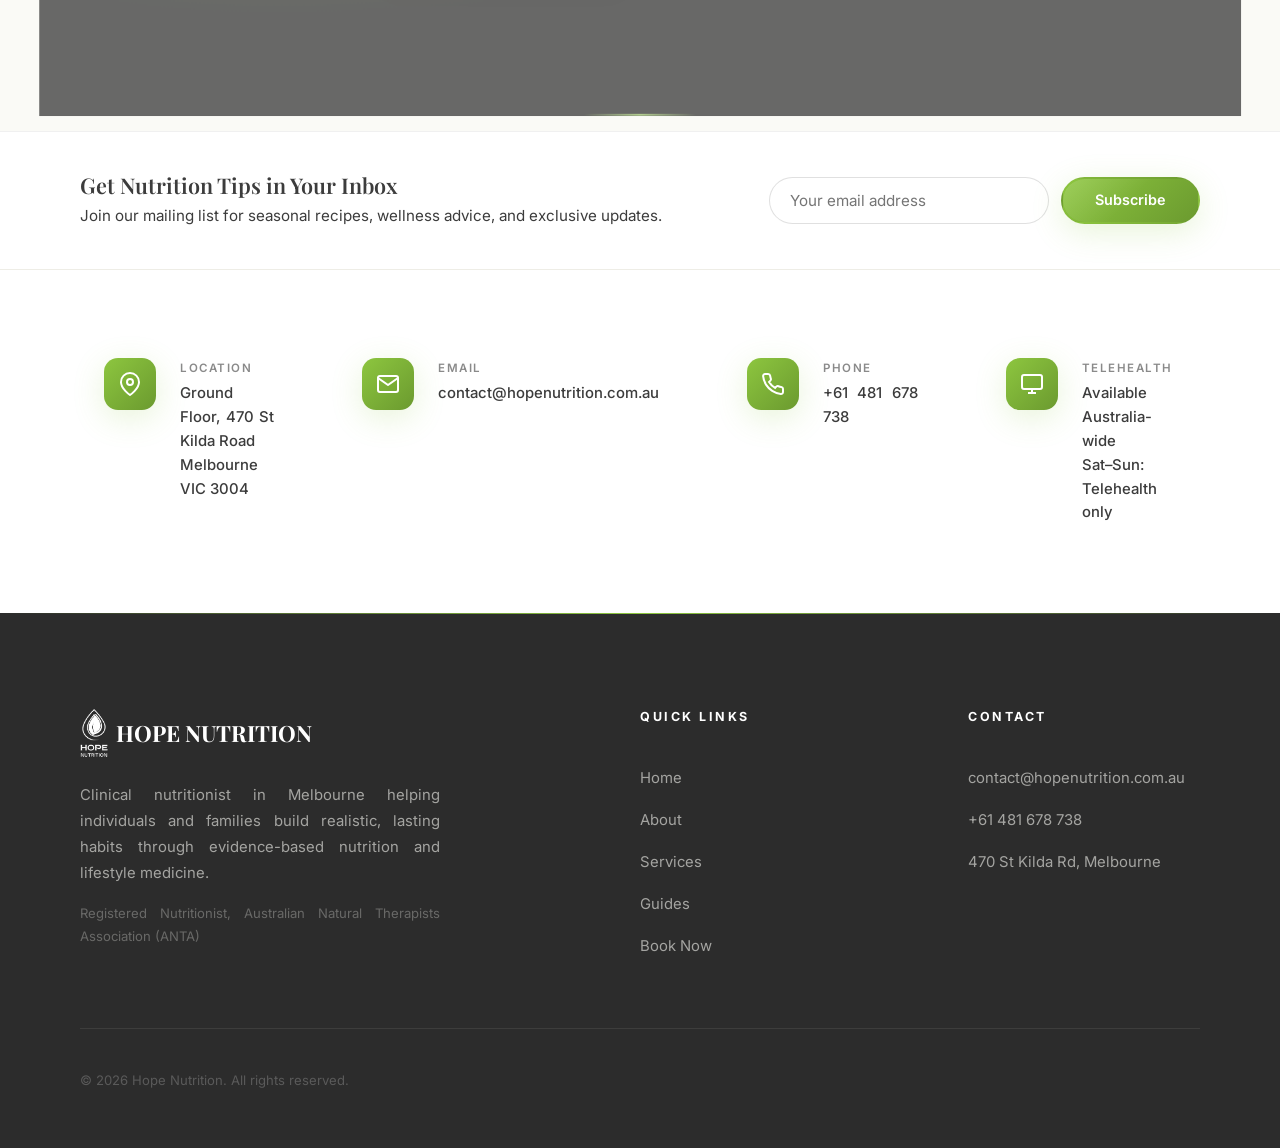
==== commit ab7ab4a6: "Comprehensive SEO optimization: robots.txt, sitemap.xml, favicons, manifest, structured data, meta t" ====
--- a/index.html
+++ b/index.html
@@ -11,6 +11,7 @@
   <meta property="og:type" content="website">
   <meta property="og:url" content="https://hopenutrition.com.au">
   <meta property="og:locale" content="en_AU">
+  <meta property="og:image" content="https://hopenutrition.com.au/images/logo.png">
   <meta name="twitter:card" content="summary_large_image">
   <meta name="twitter:title" content="Hope Nutrition | Family Nutrition & Lifestyle Specialist">
   <meta name="twitter:description" content="Clinical nutritionist in Melbourne helping individuals and families build lasting health through evidence-based nutrition and lifestyle medicine.">
@@ -109,6 +110,13 @@
   <link rel="preconnect" href="https://fonts.gstatic.com" crossorigin>
   <link href="https://fonts.googleapis.com/css2?family=Inter:wght@400;500;600&family=Lora:ital,wght@0,400;1,400&family=Playfair+Display:wght@600;700&display=swap" rel="stylesheet">
   <link rel="stylesheet" href="css/style.css">
+
+  <!-- Favicons -->
+  <link rel="icon" href="/favicon.ico" sizes="any">
+  <link rel="icon" type="image/png" sizes="32x32" href="/images/favicon-32.png">
+  <link rel="icon" type="image/png" sizes="16x16" href="/images/favicon-16.png">
+  <link rel="apple-touch-icon" href="/images/apple-touch-icon.png">
+  <link rel="manifest" href="/manifest.json">
 </head>
 <body>
   <a href="#main-content" class="skip-link">Skip to main content</a>
--- a/css/style.css
+++ b/css/style.css
@@ -74,6 +74,7 @@
   color: var(--color-text);
   background-color: var(--color-bg);
   line-height: 1.75;
+  text-align: justify;
   -webkit-font-smoothing: antialiased;
   overflow-x: hidden;
 }
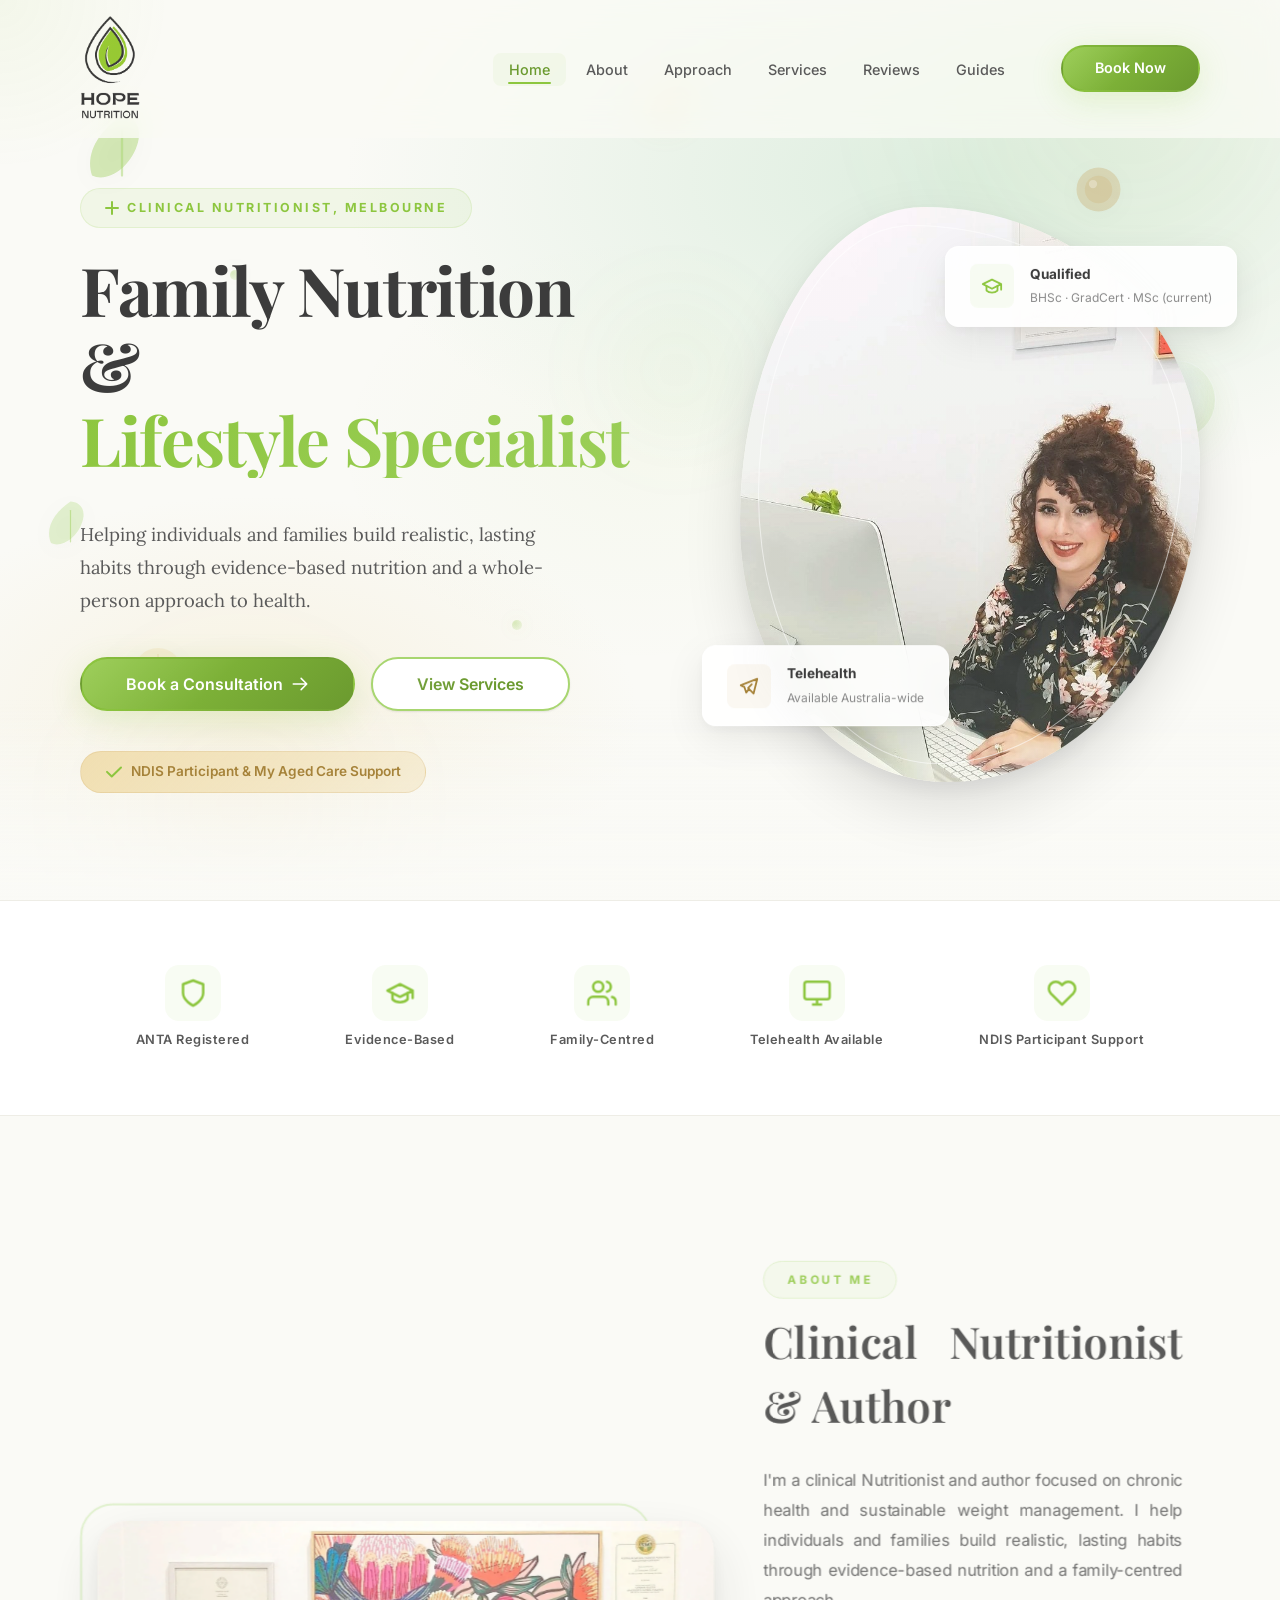
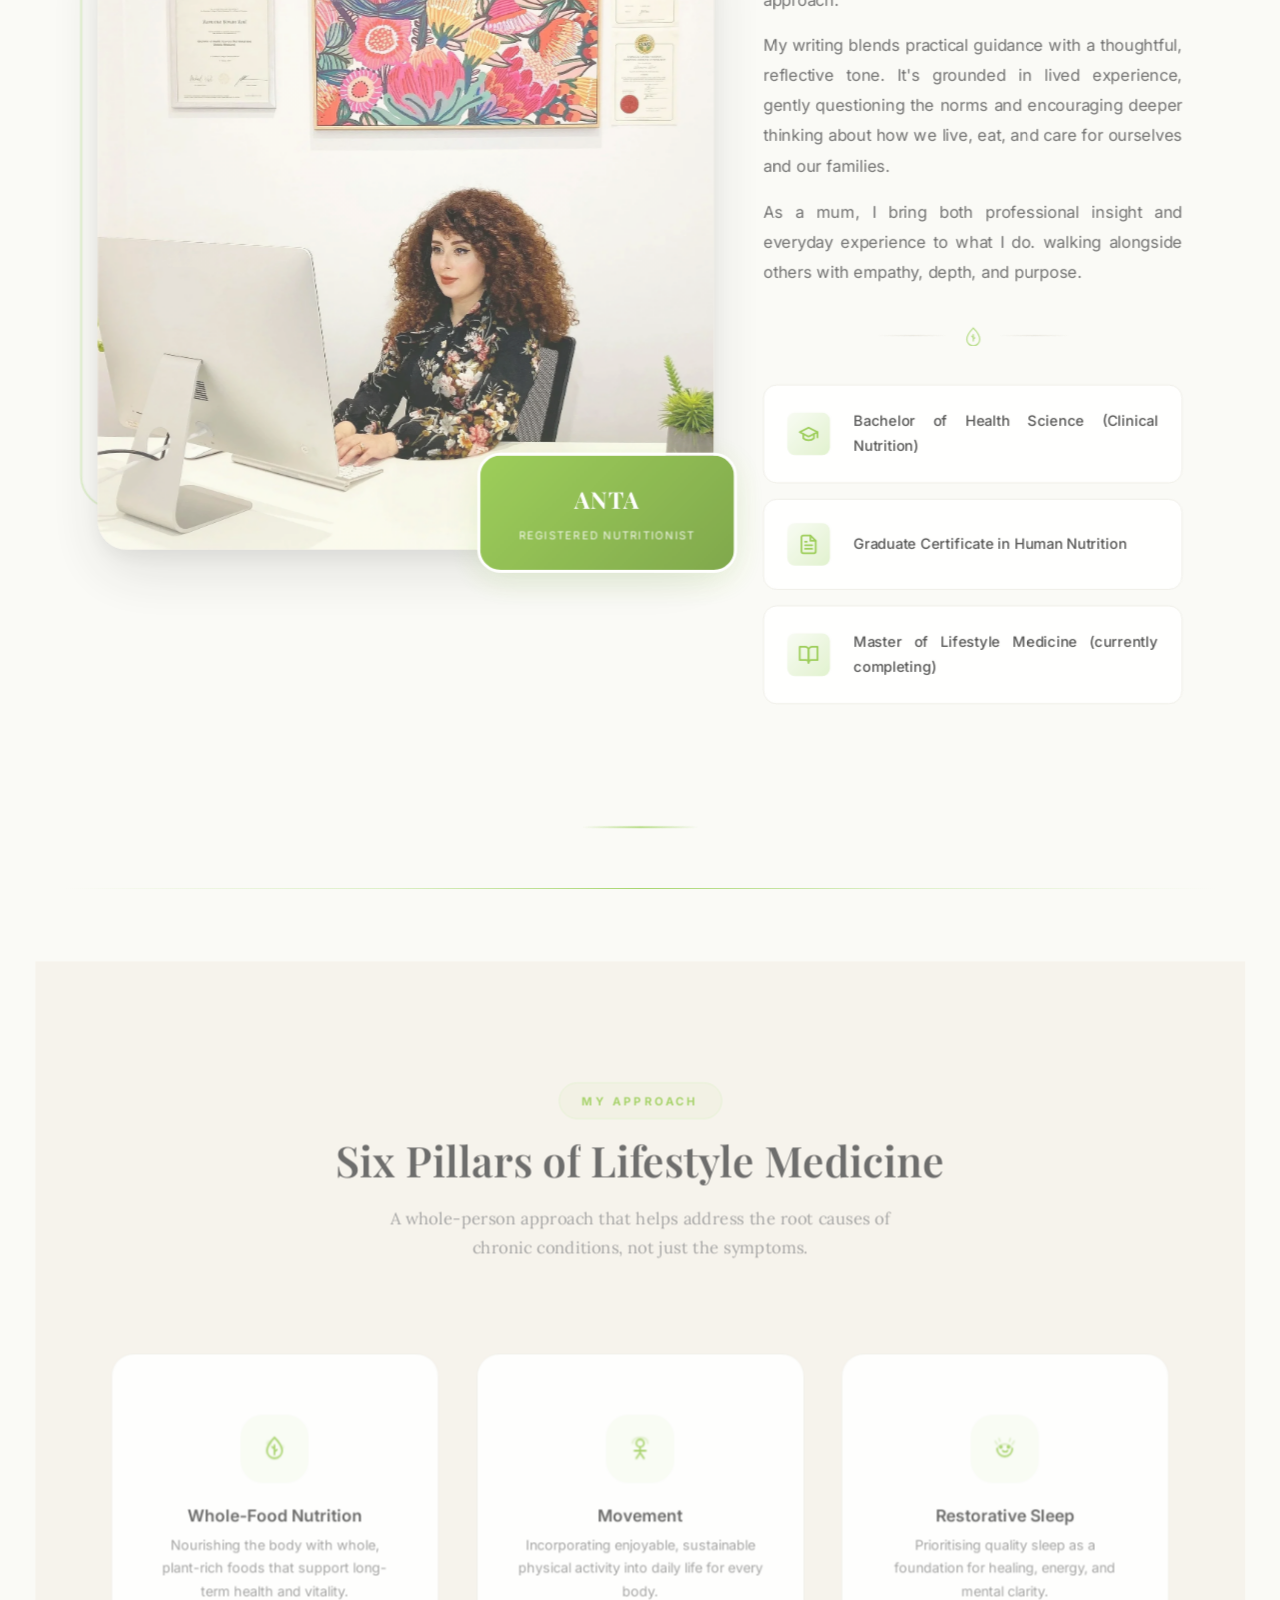
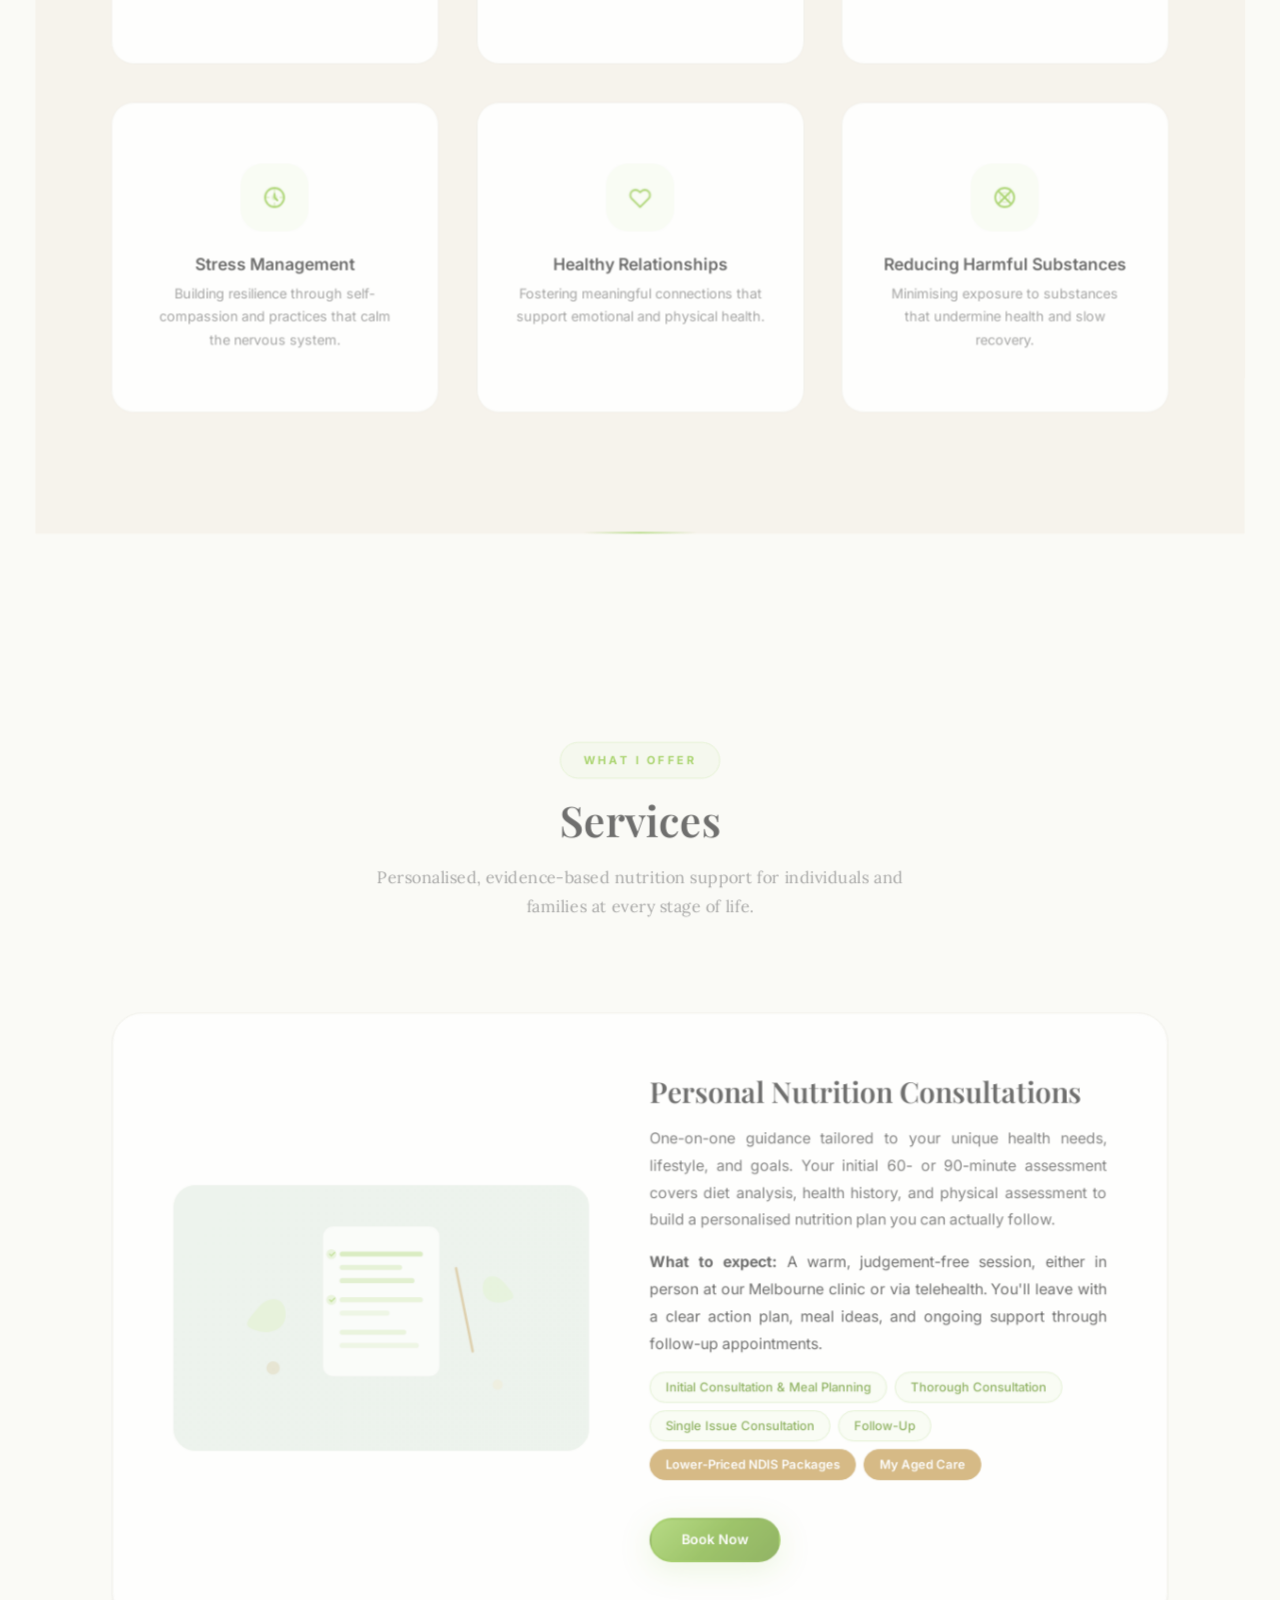
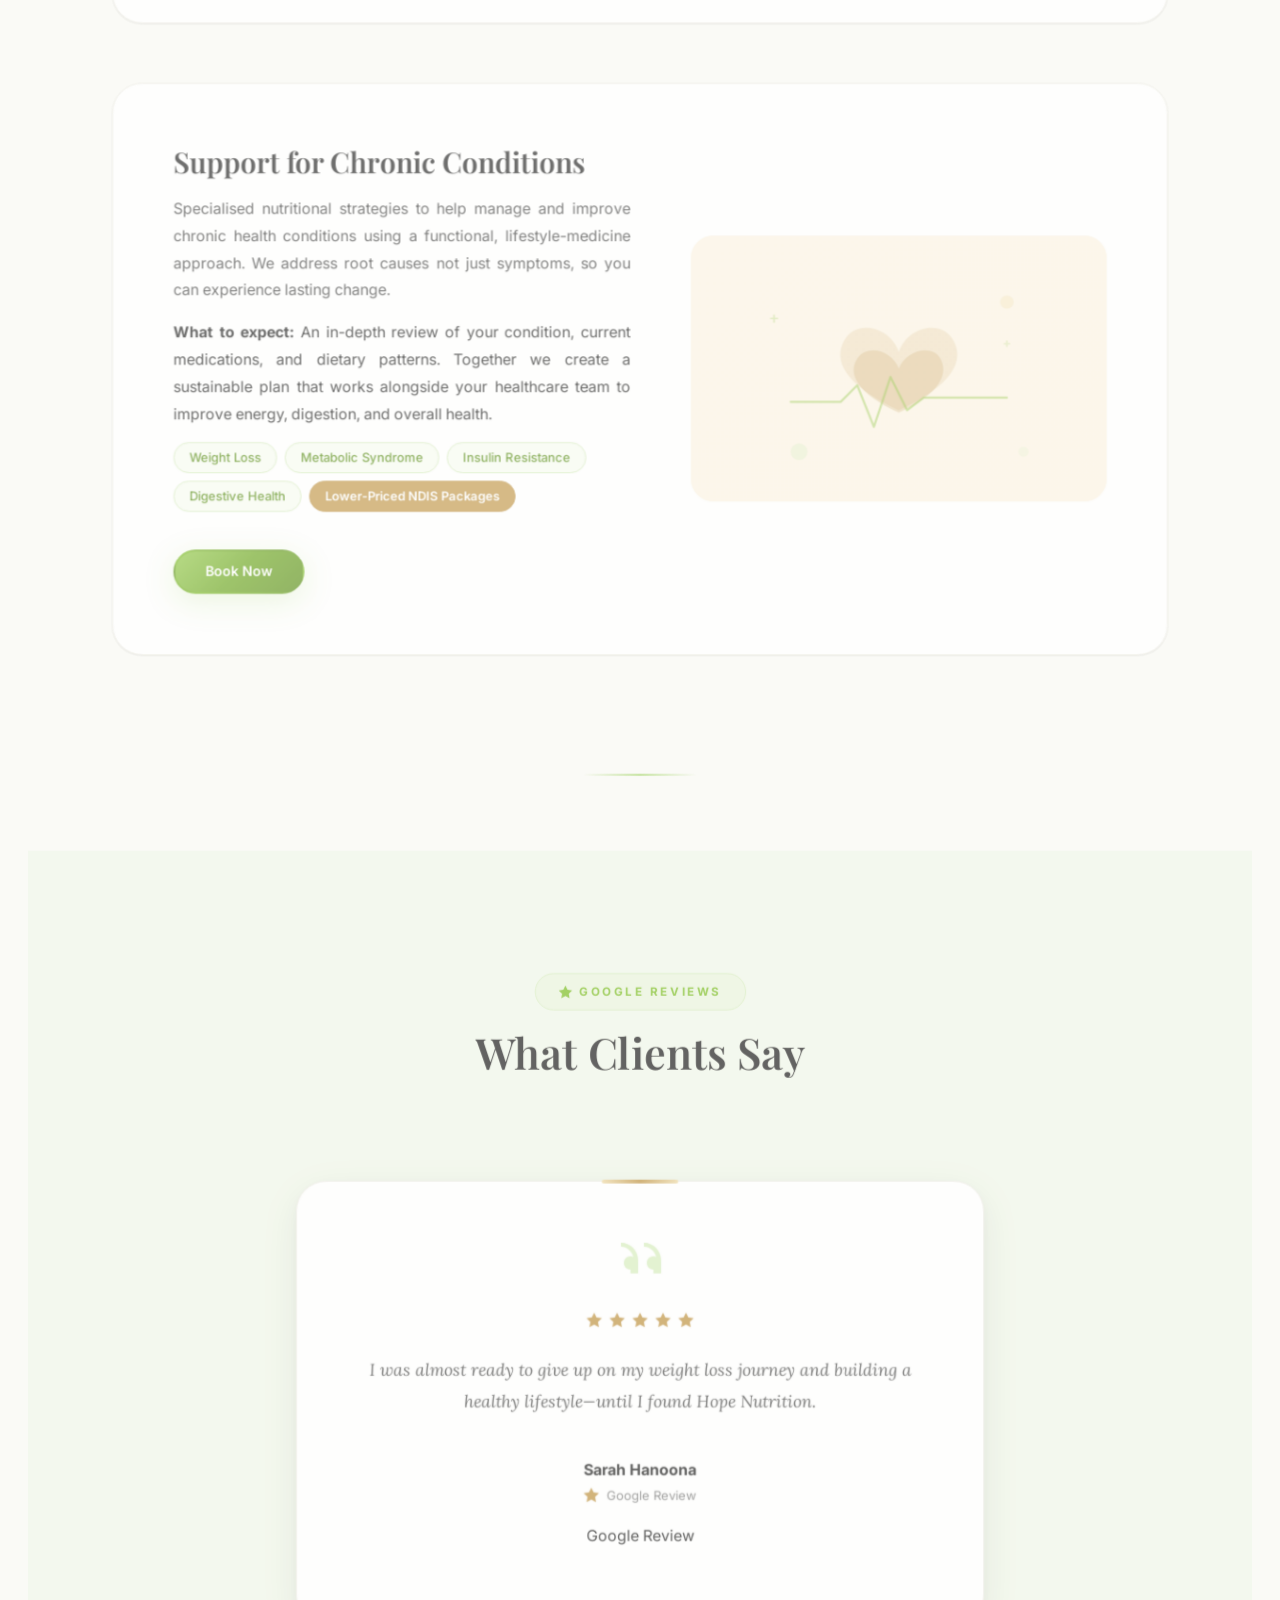
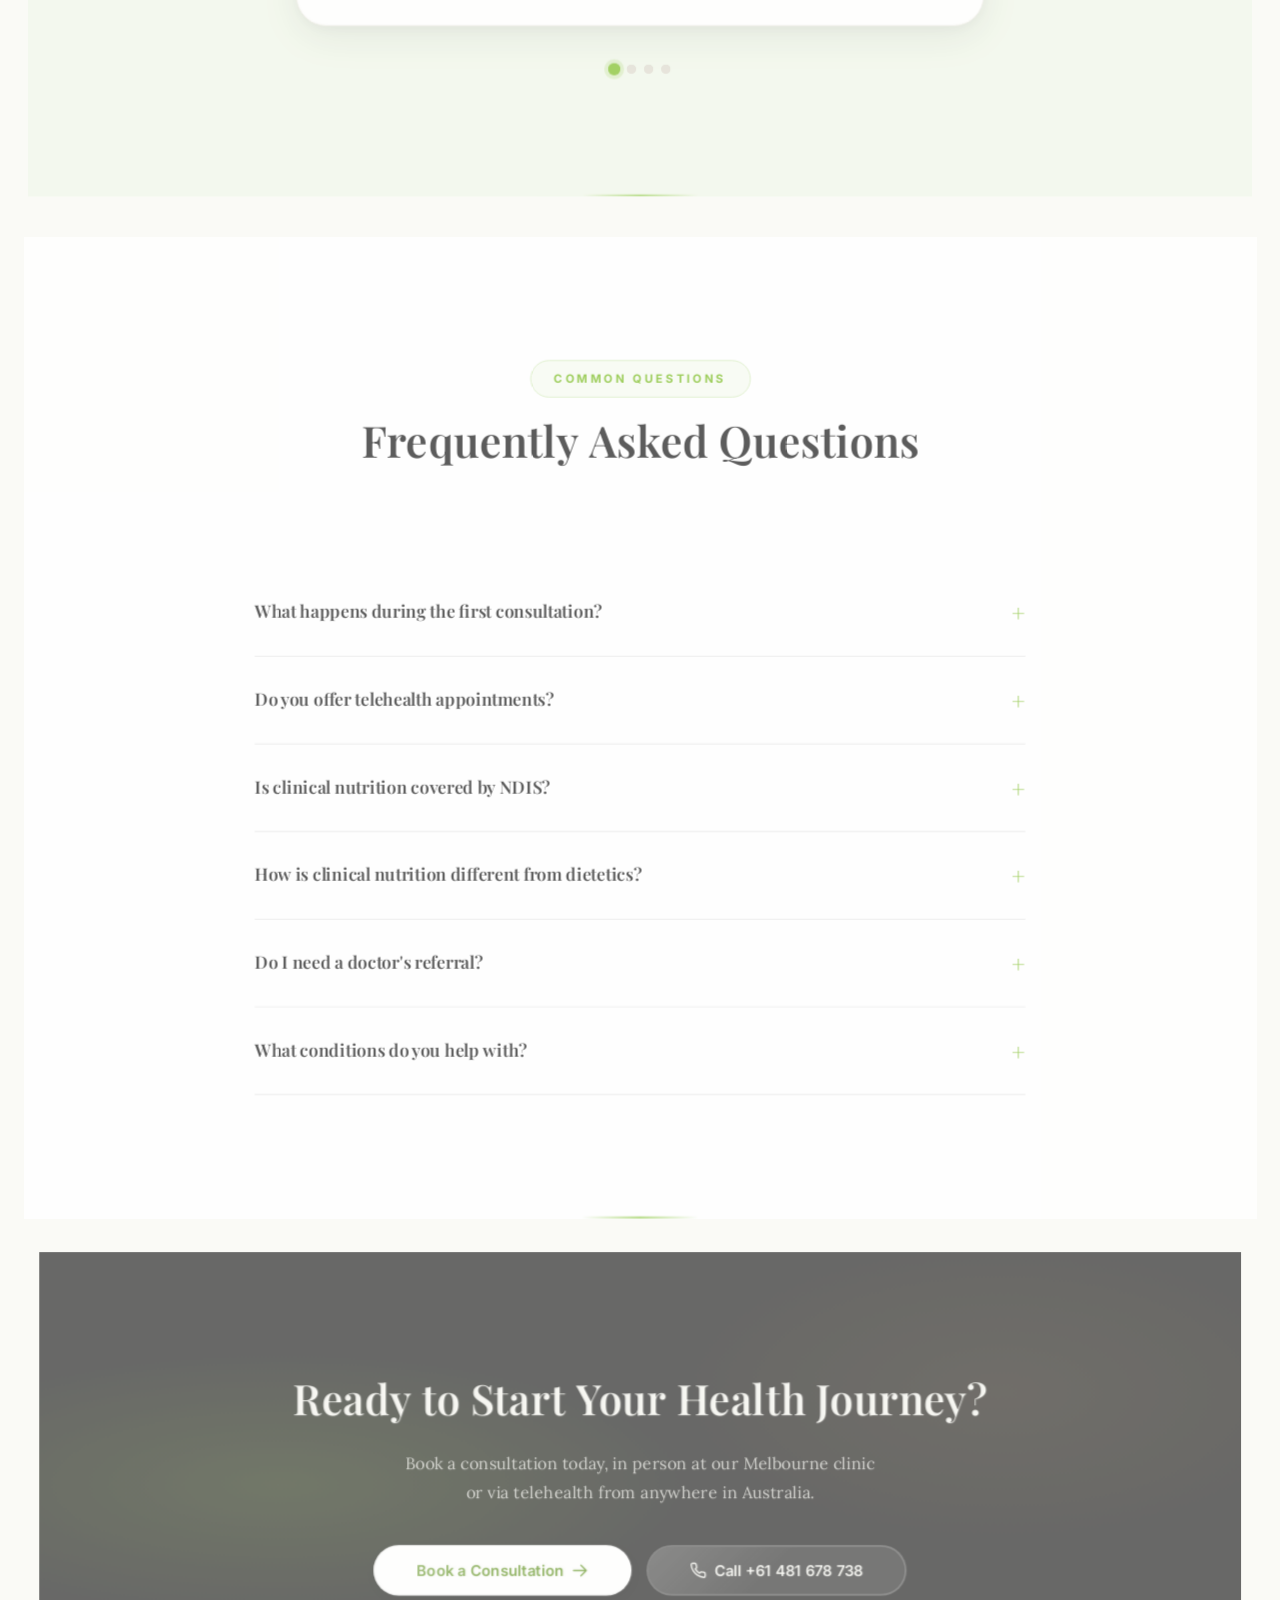
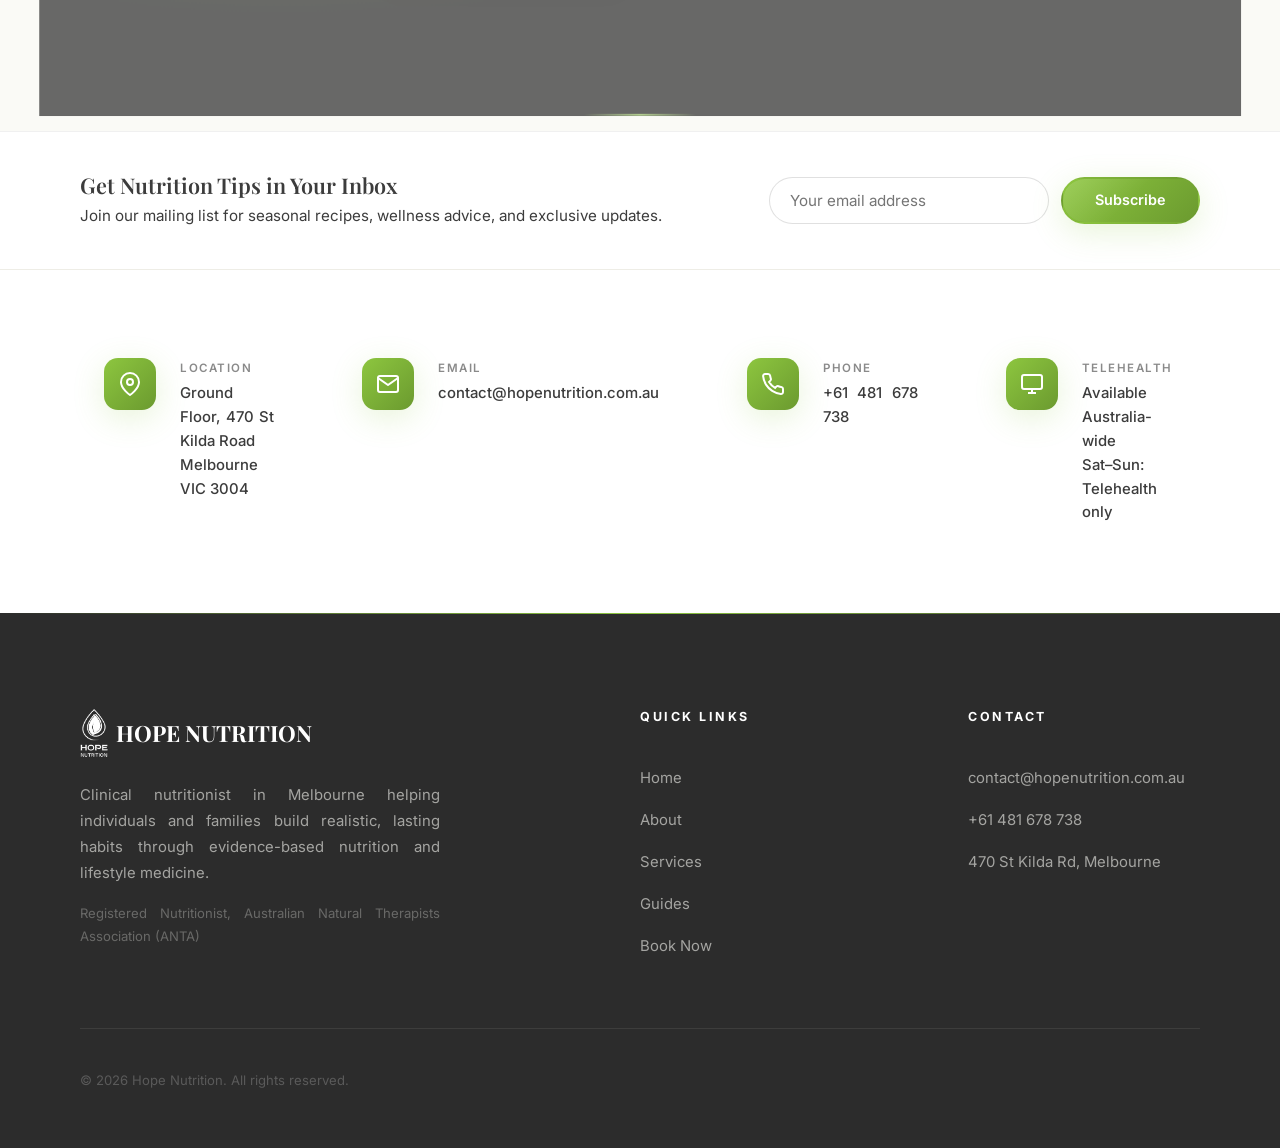
==== commit b3c0130c: "Redesign mobile menu: slide-in drawer, staggered animations, backdrop, Book Now CTA" ====
--- a/index.html
+++ b/index.html
@@ -135,6 +135,7 @@
           <li><a href="#services" class="nav__link">Services</a></li>
           <li><a href="#testimonials" class="nav__link">Reviews</a></li>
           <li><a href="booklets.html" class="nav__link">Guides</a></li>
+          <a href="https://app.squareup.com/appointments/book/omzgfrghou5f38/LFP9SFMS7XYZB/start" class="nav__mobile-cta" target="_blank" rel="noopener noreferrer">Book Now</a>
         </ul>
         <a href="https://app.squareup.com/appointments/book/omzgfrghou5f38/LFP9SFMS7XYZB/start" class="btn btn--primary" target="_blank" rel="noopener noreferrer">Book Now</a>
         <button class="nav-toggle" aria-label="Toggle menu" aria-expanded="false">
--- a/css/style.css
+++ b/css/style.css
@@ -338,6 +338,8 @@
   background: var(--color-primary-ghost);
 }
 
+.nav__mobile-cta { display: none; }
+
 .nav-toggle {
   display: none;
   flex-direction: column;
@@ -346,7 +348,8 @@
   border: none;
   cursor: pointer;
   padding: var(--space-sm);
-  z-index: 1001;
+  z-index: 1003;
+  position: relative;
 }
 
 .nav-toggle span {
@@ -404,7 +407,7 @@
   z-index: 2;
 }
 
-.hero__content { position: relative; z-index: 2; }
+.hero__content { position: relative; z-index: 2; text-align: left; }
 
 .hero__label {
   display: inline-flex;
@@ -432,6 +435,7 @@
   margin-bottom: var(--space-xl);
   color: var(--color-primary-darker);
   letter-spacing: -0.02em;
+  text-align: left;
 }
 
 .hero__title em {
@@ -1955,16 +1959,116 @@
 
 @media (max-width: 768px) {
   .nav__list { display: none; }
+  .nav .btn--primary { display: none; }
   .nav-toggle { display: flex; }
+
+  /* --- Mobile drawer overlay --- */
   .nav__list.active {
-    display: flex; flex-direction: column; position: fixed;
+    display: flex;
+    flex-direction: column;
+    position: fixed;
+    top: 0; right: 0; bottom: 0;
+    width: min(320px, 85vw);
+    padding: 6rem var(--space-xl) var(--space-xl);
+    background: rgba(250, 250, 246, 0.97);
+    backdrop-filter: blur(24px) saturate(1.8);
+    -webkit-backdrop-filter: blur(24px) saturate(1.8);
+    box-shadow: -8px 0 40px rgba(0, 0, 0, 0.1);
+    z-index: 1002;
+    align-items: stretch;
+    gap: 0;
+    transform: translateX(0);
+    animation: menuSlideIn 0.35s var(--ease-out);
+  }
+
+  @keyframes menuSlideIn {
+    from { transform: translateX(100%); opacity: 0; }
+    to   { transform: translateX(0);    opacity: 1; }
+  }
+
+  /* --- Backdrop --- */
+  .nav-backdrop {
+    display: none;
+    position: fixed;
     top: 0; left: 0; right: 0; bottom: 0;
-    background: rgba(250, 250, 246, 0.98);
-    backdrop-filter: blur(20px);
-    justify-content: center; align-items: center;
-    gap: var(--space-lg); z-index: 1000;
+    background: rgba(60, 60, 60, 0.3);
+    z-index: 1001;
+    opacity: 0;
+    transition: opacity 0.3s ease;
   }
-  .nav__list.active .nav__link { font-size: 1.25rem; padding: var(--space-md) var(--space-xl); }
+
+  .nav-backdrop.active {
+    display: block;
+    opacity: 1;
+  }
+
+  /* --- Mobile nav links --- */
+  .nav__list.active li {
+    opacity: 0;
+    animation: menuItemIn 0.4s var(--ease-out) forwards;
+  }
+  .nav__list.active li:nth-child(1) { animation-delay: 0.06s; }
+  .nav__list.active li:nth-child(2) { animation-delay: 0.1s; }
+  .nav__list.active li:nth-child(3) { animation-delay: 0.14s; }
+  .nav__list.active li:nth-child(4) { animation-delay: 0.18s; }
+  .nav__list.active li:nth-child(5) { animation-delay: 0.22s; }
+  .nav__list.active li:nth-child(6) { animation-delay: 0.26s; }
+
+  @keyframes menuItemIn {
+    from { opacity: 0; transform: translateX(20px); }
+    to   { opacity: 1; transform: translateX(0); }
+  }
+
+  .nav__list.active .nav__link {
+    font-size: 1.1rem;
+    font-weight: 500;
+    padding: var(--space-md) var(--space-sm);
+    color: var(--color-text);
+    border-bottom: 1px solid var(--color-border-light);
+    border-radius: 0;
+    display: block;
+    text-align: left;
+    transition: color 0.2s ease, padding-left 0.2s ease;
+  }
+
+  .nav__list.active .nav__link:hover,
+  .nav__list.active .nav__link--active {
+    color: var(--color-primary-dark);
+    background: none;
+    padding-left: var(--space-md);
+  }
+
+  .nav__list.active li:last-child .nav__link {
+    border-bottom: none;
+  }
+
+  /* --- Mobile Book Now CTA inside drawer --- */
+  .nav__list .nav__mobile-cta {
+    display: block;
+    margin-top: auto;
+    padding: var(--space-md) var(--space-xl);
+    background: var(--color-primary);
+    color: var(--color-white);
+    font-size: 0.95rem;
+    font-weight: 600;
+    text-align: center;
+    text-decoration: none;
+    border-radius: var(--radius-full);
+    letter-spacing: 0.02em;
+    box-shadow: var(--shadow-glow-green);
+    transition: background 0.2s ease, transform 0.2s ease;
+  }
+
+  .nav__list .nav__mobile-cta:hover {
+    background: var(--color-primary-dark);
+    transform: scale(1.02);
+  }
+
+  .nav__list.active .nav__mobile-cta {
+    opacity: 0;
+    animation: menuItemIn 0.4s var(--ease-out) 0.32s forwards;
+  }
+
   .hero { min-height: auto; padding: 120px 0 var(--space-3xl); }
   .about__photo {
     aspect-ratio: 4 / 3.4;
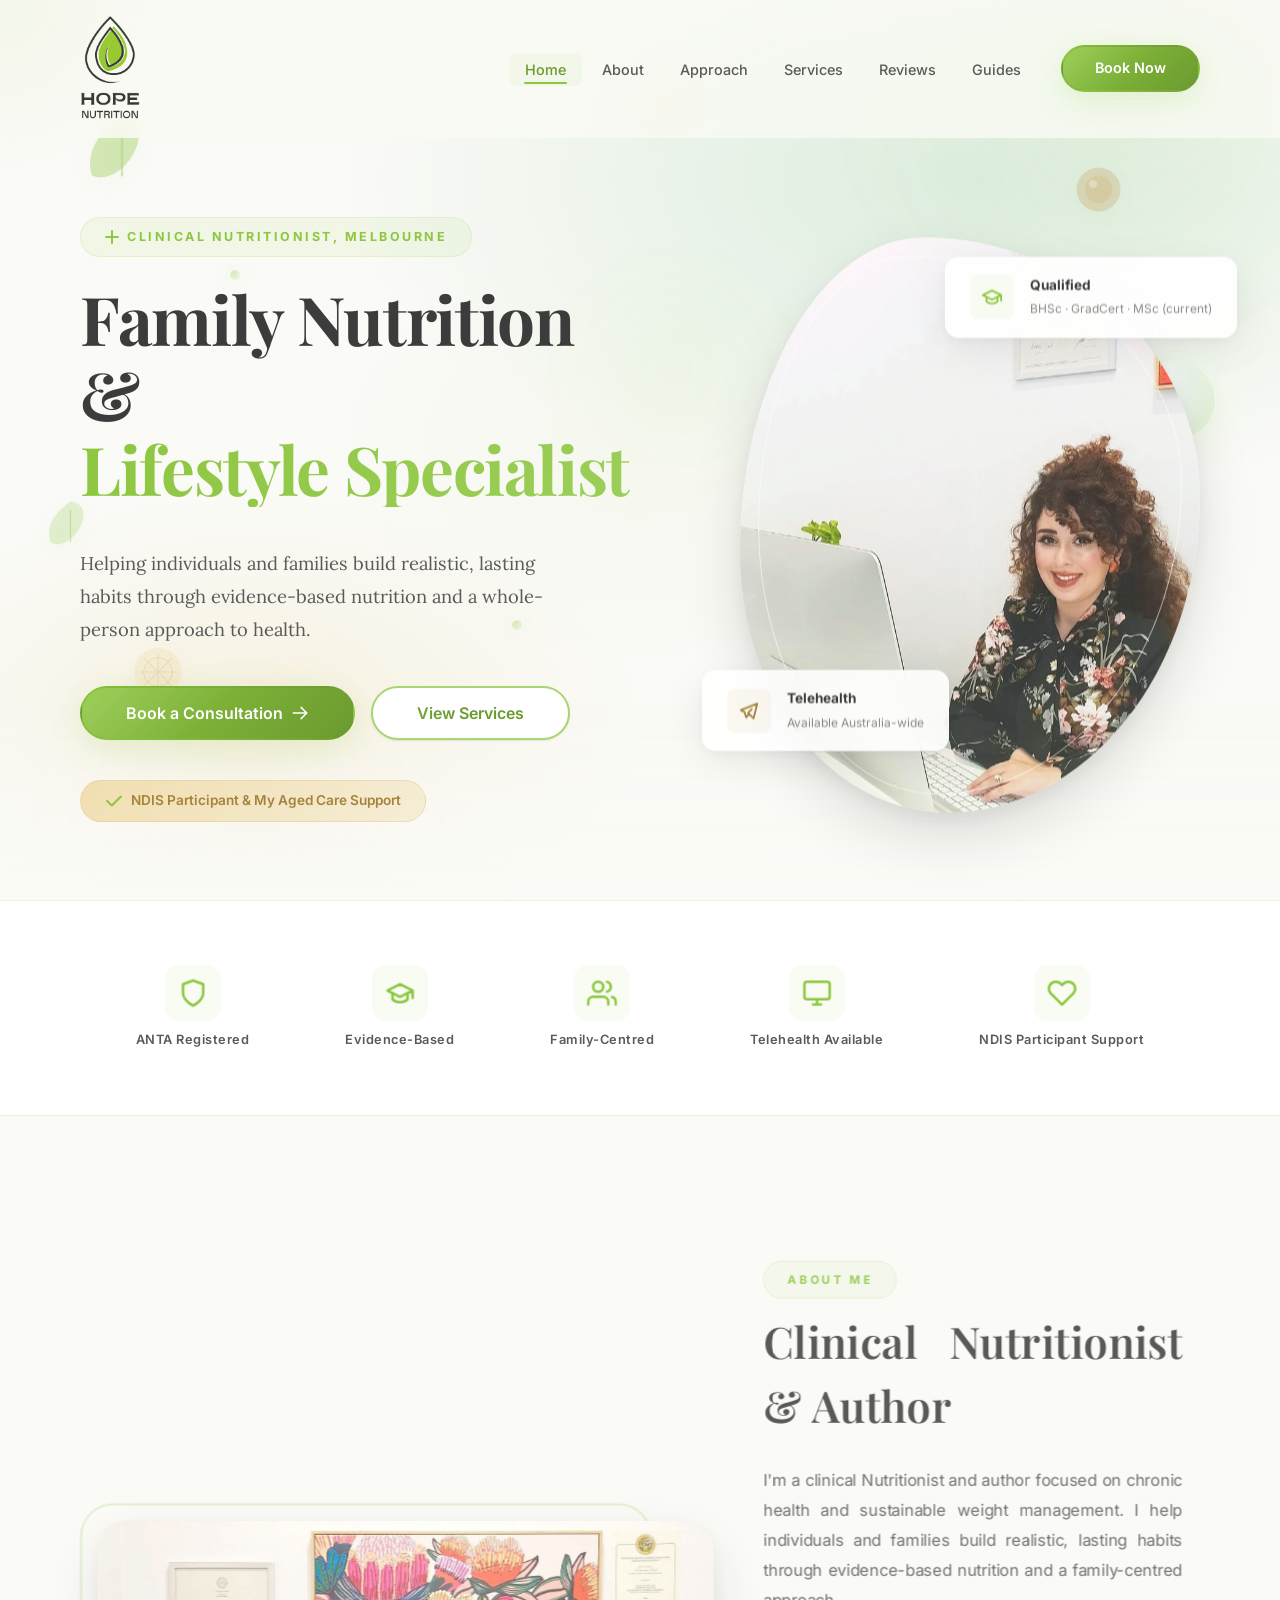
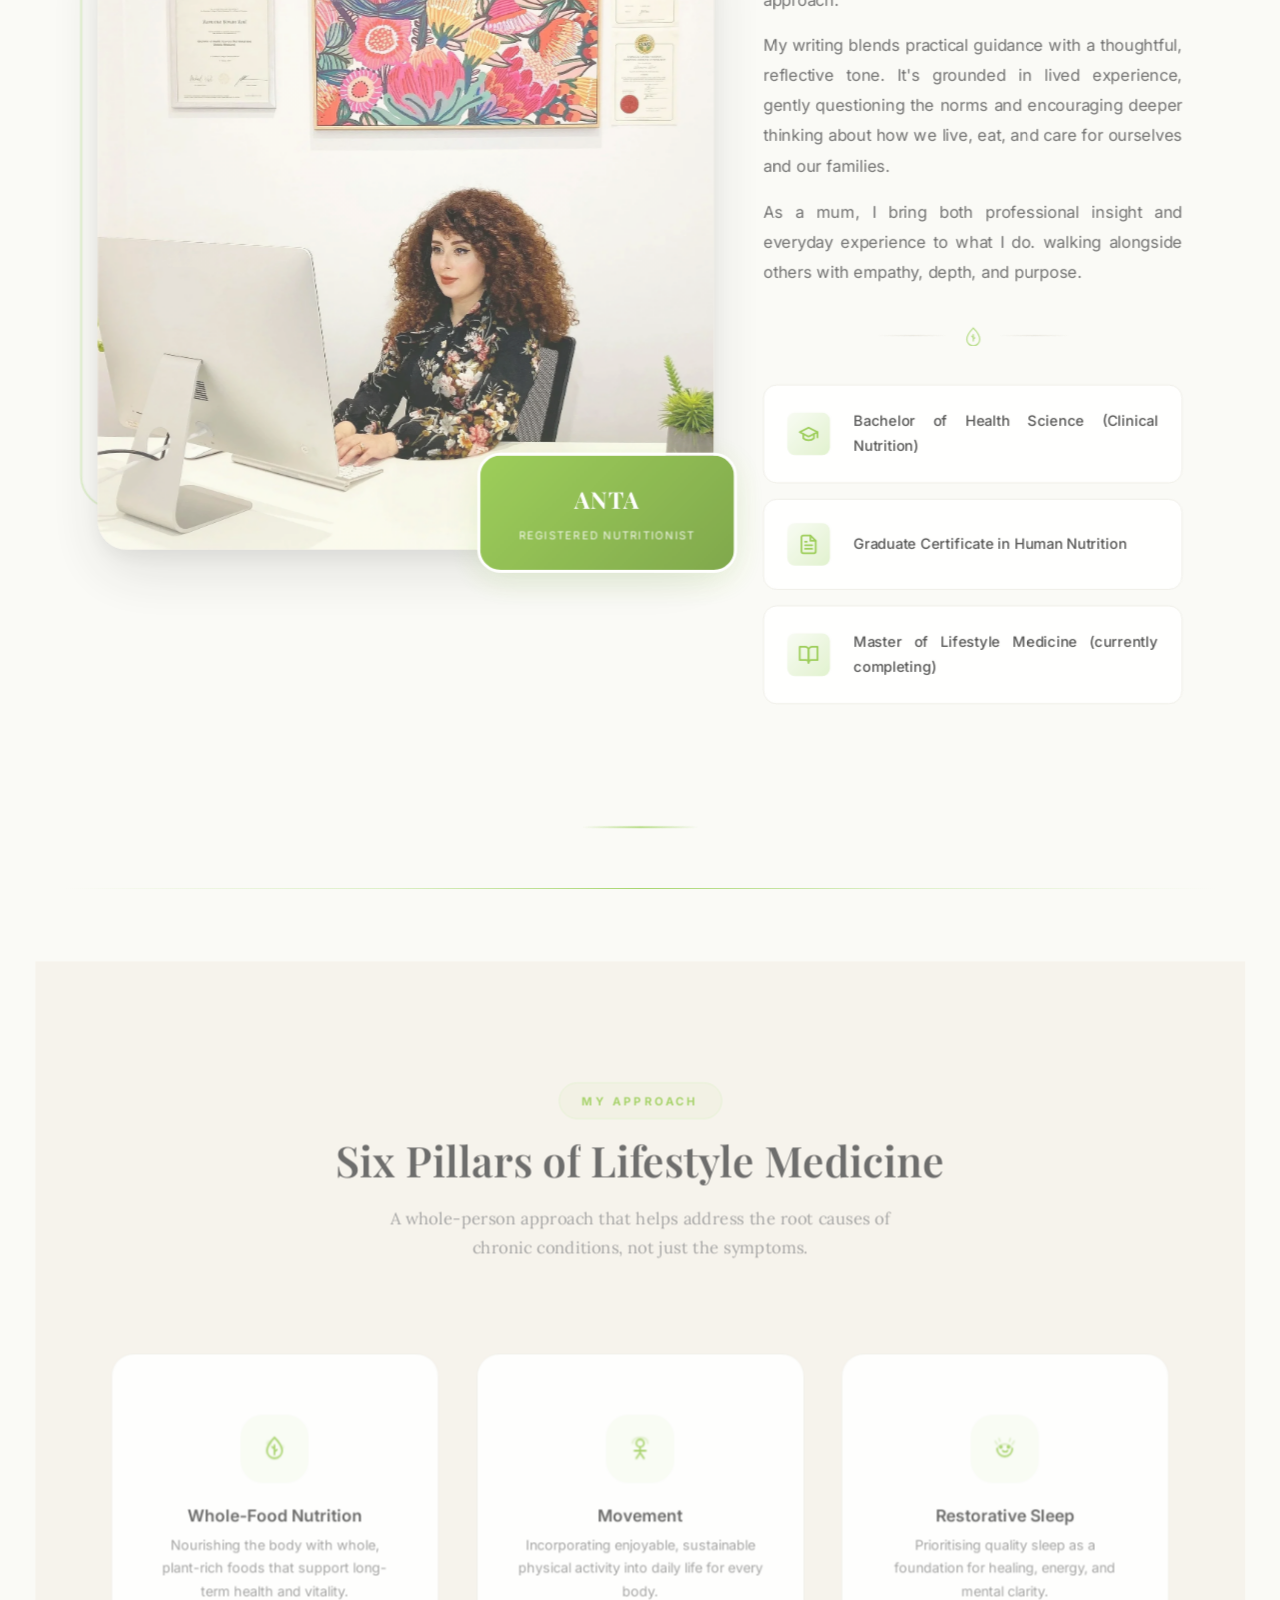
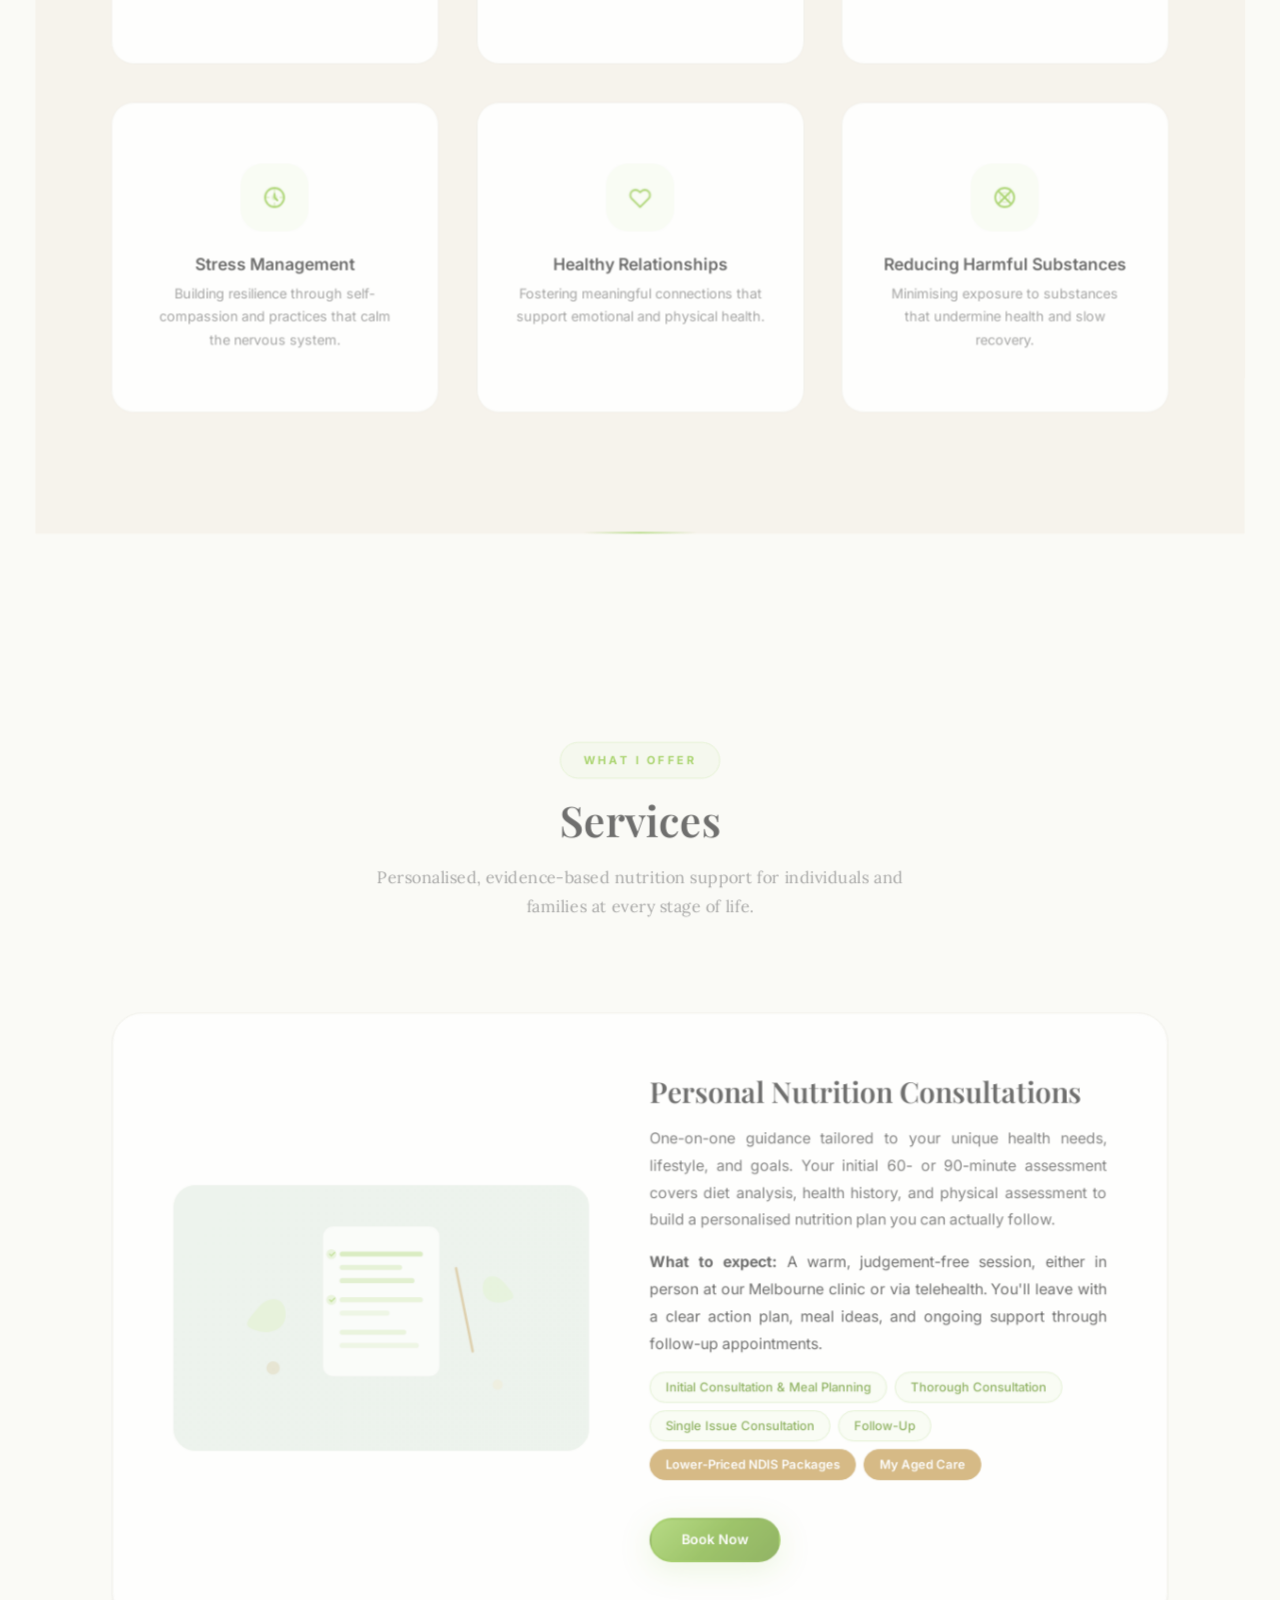
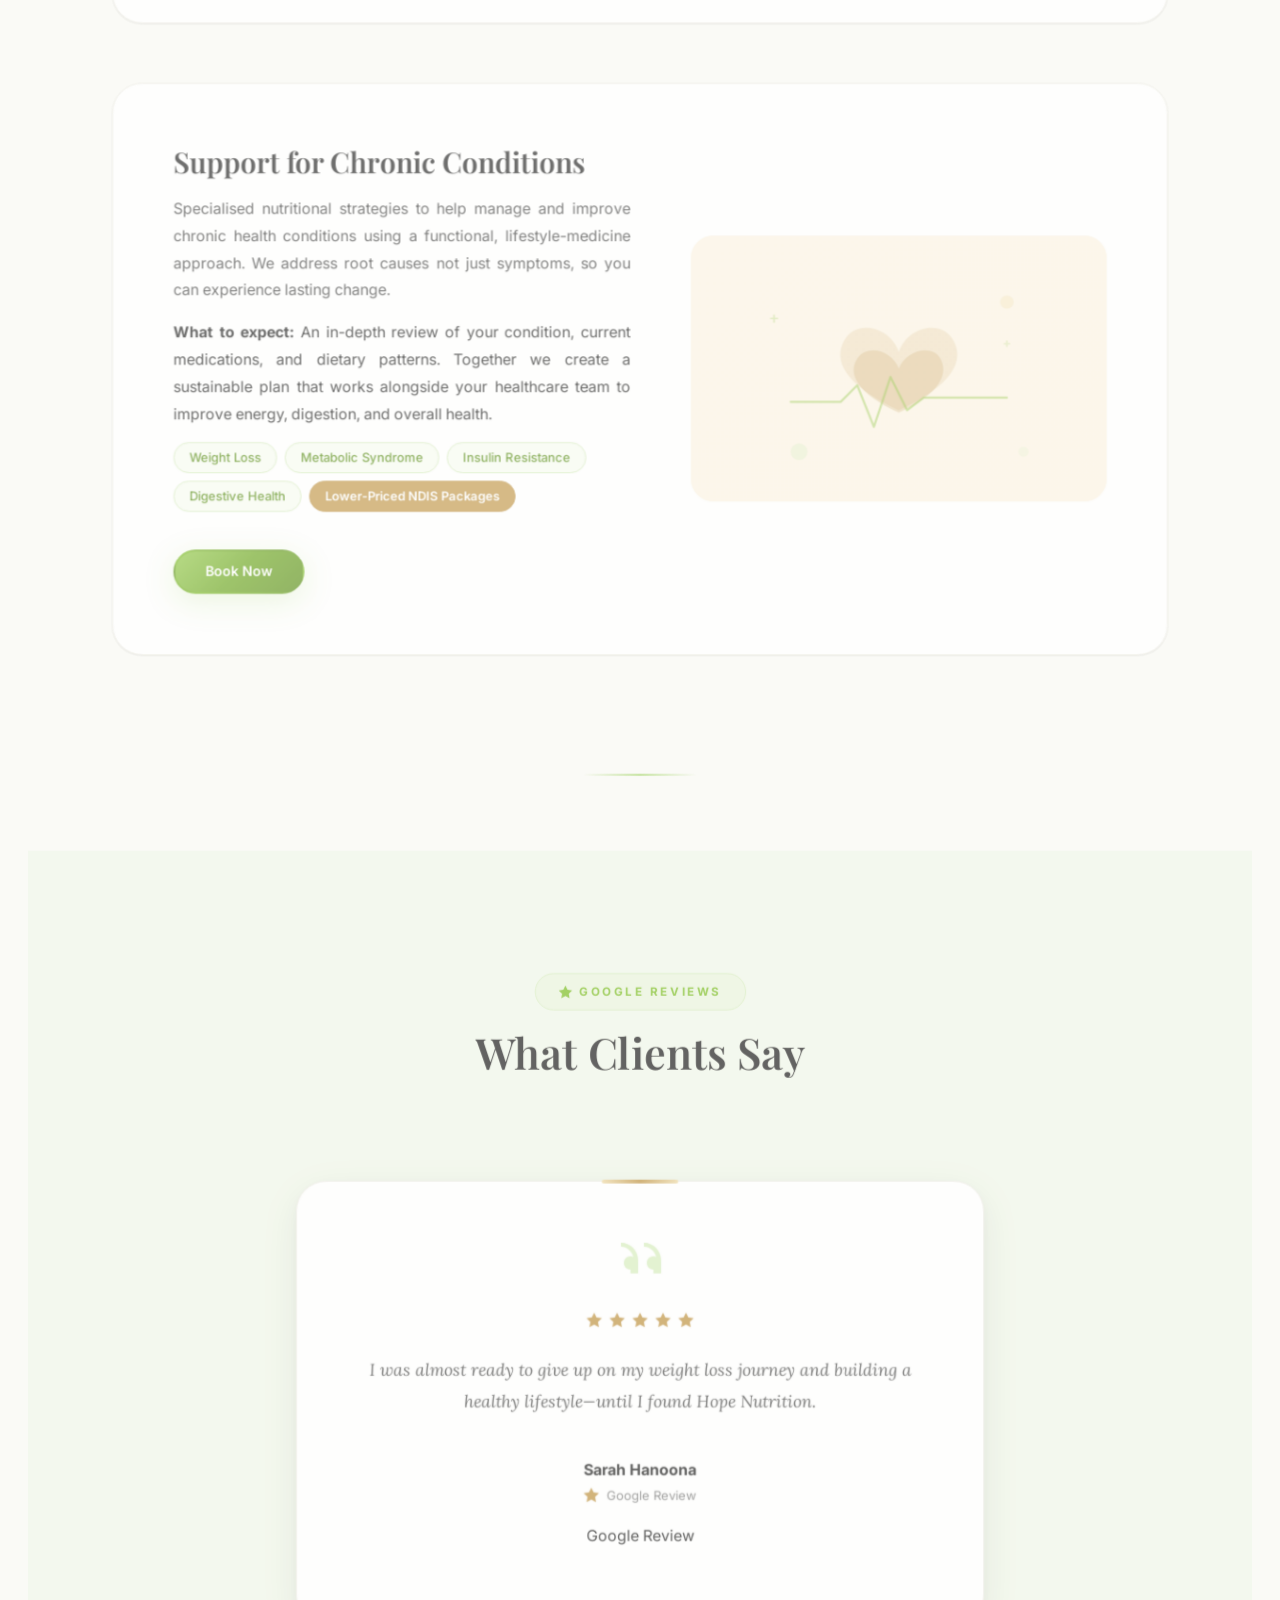
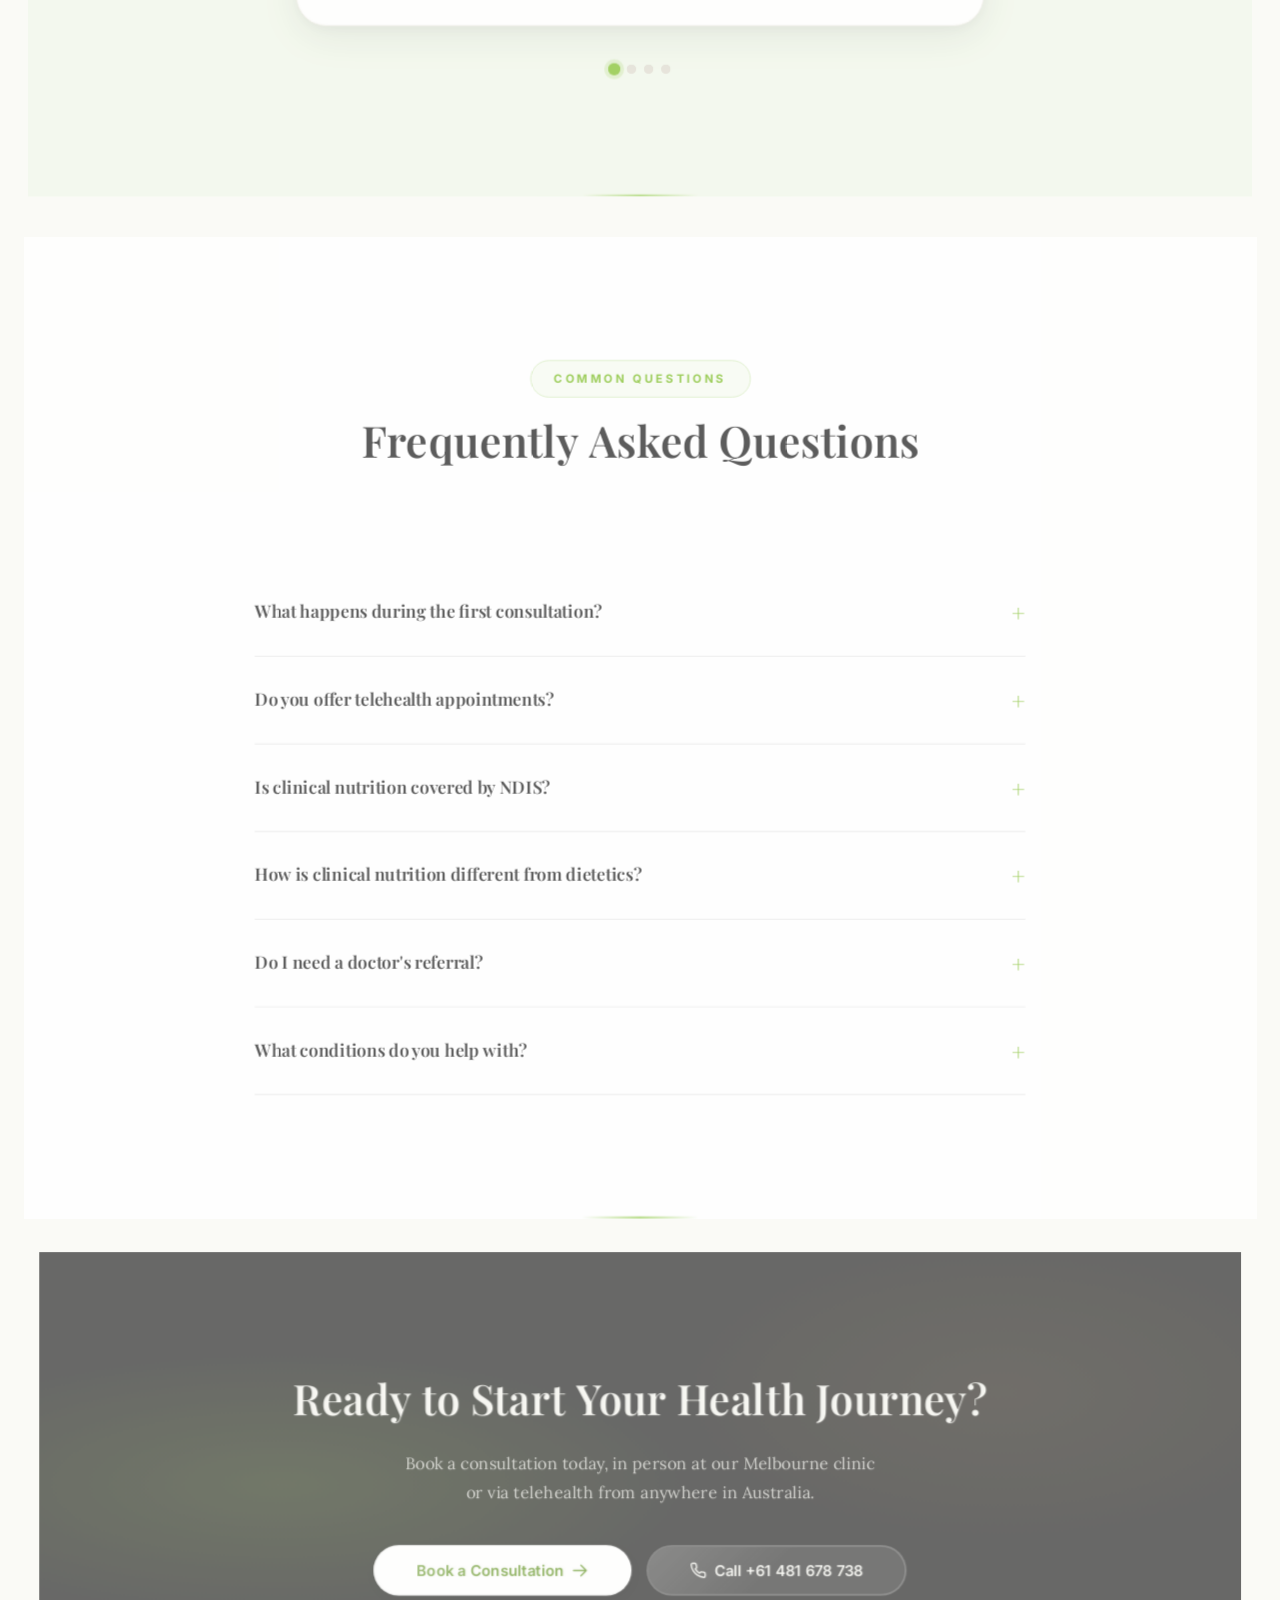
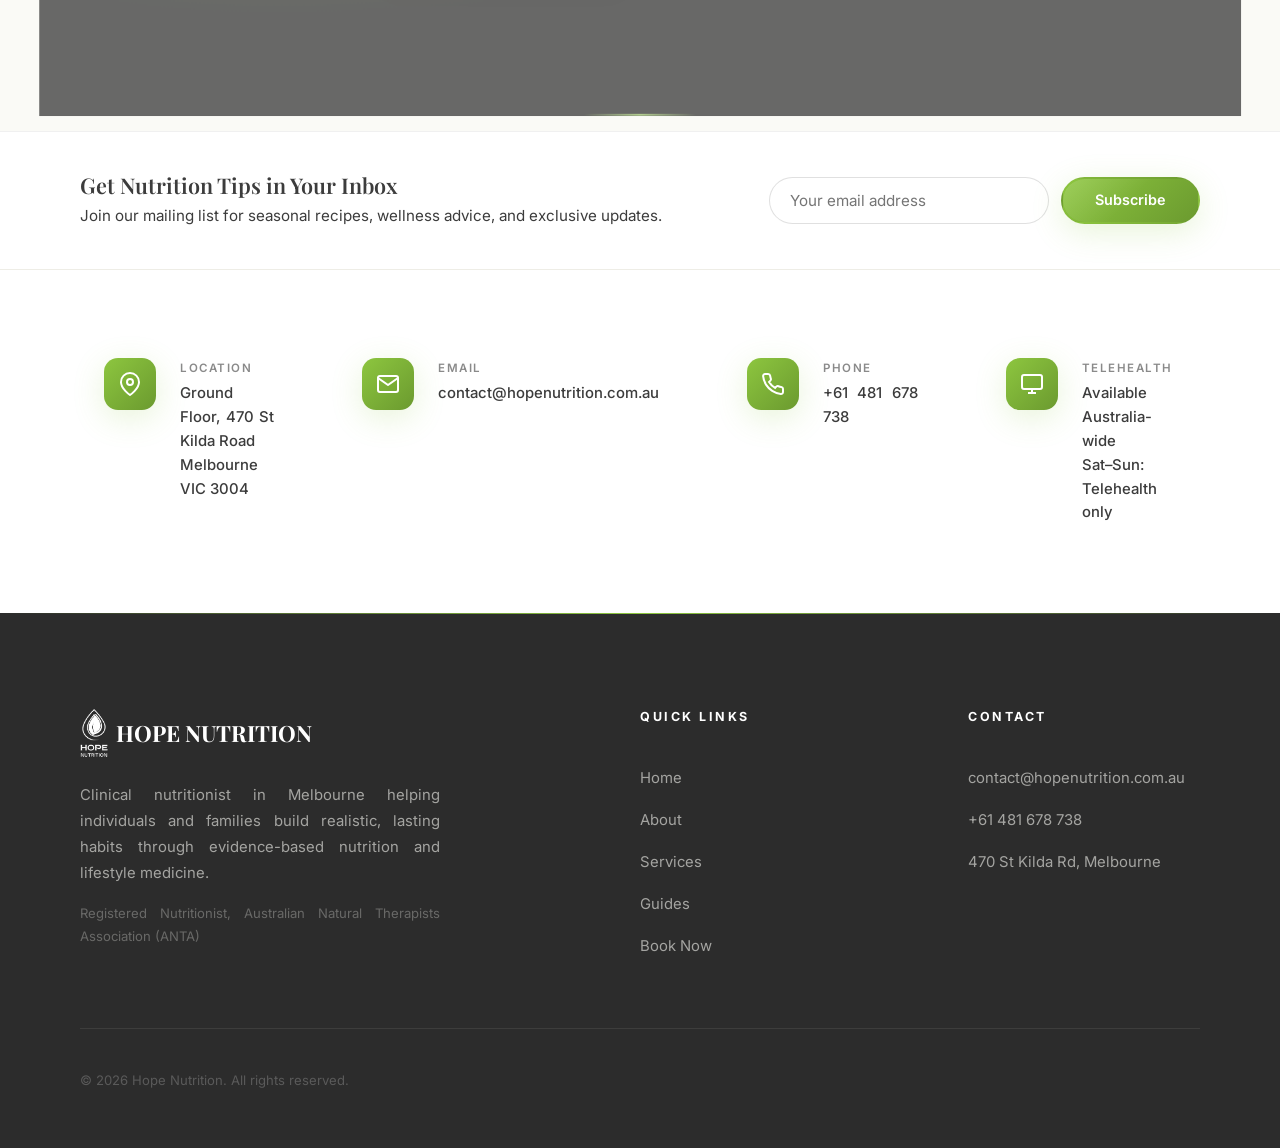
==== commit 9c8ede00: "Rebuild mobile navigation as a proper slide-in drawer" ====
--- a/index.html
+++ b/index.html
@@ -128,15 +128,17 @@
         <img src="images/logo.png" alt="Hope Nutrition leaf logo" class="logo-icon">
       </a>
       <nav class="nav" role="navigation" aria-label="Main navigation">
-        <ul class="nav__list">
-          <li><a href="#home" class="nav__link nav__link--active">Home</a></li>
-          <li><a href="#about" class="nav__link">About</a></li>
-          <li><a href="#pillars" class="nav__link">Approach</a></li>
-          <li><a href="#services" class="nav__link">Services</a></li>
-          <li><a href="#testimonials" class="nav__link">Reviews</a></li>
-          <li><a href="booklets.html" class="nav__link">Guides</a></li>
+        <div class="nav__drawer" aria-hidden="true">
+          <ul class="nav__list">
+            <li><a href="#home" class="nav__link nav__link--active">Home</a></li>
+            <li><a href="#about" class="nav__link">About</a></li>
+            <li><a href="#pillars" class="nav__link">Approach</a></li>
+            <li><a href="#services" class="nav__link">Services</a></li>
+            <li><a href="#testimonials" class="nav__link">Reviews</a></li>
+            <li><a href="booklets.html" class="nav__link">Guides</a></li>
+          </ul>
           <a href="https://app.squareup.com/appointments/book/omzgfrghou5f38/LFP9SFMS7XYZB/start" class="nav__mobile-cta" target="_blank" rel="noopener noreferrer">Book Now</a>
-        </ul>
+        </div>
         <a href="https://app.squareup.com/appointments/book/omzgfrghou5f38/LFP9SFMS7XYZB/start" class="btn btn--primary" target="_blank" rel="noopener noreferrer">Book Now</a>
         <button class="nav-toggle" aria-label="Toggle menu" aria-expanded="false">
           <span></span>
--- a/css/style.css
+++ b/css/style.css
@@ -315,7 +315,13 @@
 .header__logo span { color: var(--color-primary); }
 .header__logo .logo-icon { width: 60px; height: auto; }
 
-.nav { display: flex; align-items: center; gap: var(--space-xl); }
+.nav { display: flex; align-items: center; gap: var(--space-lg); }
+
+.nav__drawer {
+  display: flex;
+  align-items: center;
+  gap: var(--space-xl);
+}
 
 .nav__list {
   display: flex;
@@ -373,7 +379,7 @@
   align-items: center;
   position: relative;
   overflow: hidden;
-  padding-top: 80px;
+  padding-top: var(--header-h, 80px);
   background: var(--color-bg);
 }
 
@@ -1220,7 +1226,7 @@
 
 /* ===================== PAGE HERO (Inner) ===================== */
 .page-hero {
-  padding: calc(80px + var(--space-4xl)) 0 var(--space-3xl);
+  padding: calc(var(--header-h, 80px) + var(--space-4xl)) 0 var(--space-3xl);
   text-align: center;
   position: relative;
   overflow: hidden;
@@ -1958,40 +1964,50 @@
 }
 
 @media (max-width: 768px) {
-  .nav__list { display: none; }
+  .nav__drawer {
+    position: fixed;
+    top: 0;
+    right: 0;
+    bottom: 0;
+    width: min(360px, calc(100vw - 20px));
+    padding: 5.5rem 1.25rem 1.5rem;
+    background: rgba(255, 255, 255, 0.98);
+    backdrop-filter: blur(18px) saturate(1.3);
+    -webkit-backdrop-filter: blur(18px) saturate(1.3);
+    border-left: 1px solid var(--color-border-light);
+    box-shadow: -20px 0 48px rgba(44, 44, 44, 0.12);
+    display: flex;
+    flex-direction: column;
+    align-items: stretch;
+    gap: 1rem;
+    transform: translateX(105%);
+    transition: transform var(--transition-slow);
+    z-index: 1002;
+    overflow-y: auto;
+  }
+
+  .nav--open .nav__drawer {
+    transform: translateX(0);
+  }
+
+  .nav__list {
+    display: flex;
+    flex-direction: column;
+    align-items: stretch;
+    gap: 0.35rem;
+  }
+
   .nav .btn--primary { display: none; }
   .nav-toggle { display: flex; }
-
-  /* --- Mobile drawer overlay --- */
-  .nav__list.active {
-    display: flex;
-    flex-direction: column;
-    position: fixed;
-    top: 0; right: 0; bottom: 0;
-    width: min(320px, 85vw);
-    padding: 6rem var(--space-xl) var(--space-xl);
-    background: rgba(250, 250, 246, 0.97);
-    backdrop-filter: blur(24px) saturate(1.8);
-    -webkit-backdrop-filter: blur(24px) saturate(1.8);
-    box-shadow: -8px 0 40px rgba(0, 0, 0, 0.1);
-    z-index: 1002;
-    align-items: stretch;
-    gap: 0;
-    transform: translateX(0);
-    animation: menuSlideIn 0.35s var(--ease-out);
-  }
-
-  @keyframes menuSlideIn {
-    from { transform: translateX(100%); opacity: 0; }
-    to   { transform: translateX(0);    opacity: 1; }
-  }
 
   /* --- Backdrop --- */
   .nav-backdrop {
     display: none;
     position: fixed;
     top: 0; left: 0; right: 0; bottom: 0;
-    background: rgba(60, 60, 60, 0.3);
+    background: rgba(44, 44, 44, 0.42);
+    backdrop-filter: blur(6px);
+    -webkit-backdrop-filter: blur(6px);
     z-index: 1001;
     opacity: 0;
     transition: opacity 0.3s ease;
@@ -2003,50 +2019,51 @@
   }
 
   /* --- Mobile nav links --- */
-  .nav__list.active li {
+  .nav--open .nav__list li {
     opacity: 0;
     animation: menuItemIn 0.4s var(--ease-out) forwards;
   }
-  .nav__list.active li:nth-child(1) { animation-delay: 0.06s; }
-  .nav__list.active li:nth-child(2) { animation-delay: 0.1s; }
-  .nav__list.active li:nth-child(3) { animation-delay: 0.14s; }
-  .nav__list.active li:nth-child(4) { animation-delay: 0.18s; }
-  .nav__list.active li:nth-child(5) { animation-delay: 0.22s; }
-  .nav__list.active li:nth-child(6) { animation-delay: 0.26s; }
+  .nav--open .nav__list li:nth-child(1) { animation-delay: 0.06s; }
+  .nav--open .nav__list li:nth-child(2) { animation-delay: 0.1s; }
+  .nav--open .nav__list li:nth-child(3) { animation-delay: 0.14s; }
+  .nav--open .nav__list li:nth-child(4) { animation-delay: 0.18s; }
+  .nav--open .nav__list li:nth-child(5) { animation-delay: 0.22s; }
+  .nav--open .nav__list li:nth-child(6) { animation-delay: 0.26s; }
 
   @keyframes menuItemIn {
     from { opacity: 0; transform: translateX(20px); }
     to   { opacity: 1; transform: translateX(0); }
   }
 
-  .nav__list.active .nav__link {
+  .nav__link {
     font-size: 1.1rem;
     font-weight: 500;
-    padding: var(--space-md) var(--space-sm);
+    padding: 0.95rem 1rem;
     color: var(--color-text);
-    border-bottom: 1px solid var(--color-border-light);
-    border-radius: 0;
+    border: 1px solid transparent;
+    border-radius: var(--radius-md);
     display: block;
     text-align: left;
-    transition: color 0.2s ease, padding-left 0.2s ease;
+    transition: all 0.2s ease;
   }
 
-  .nav__list.active .nav__link:hover,
-  .nav__list.active .nav__link--active {
+  .nav__link:hover,
+  .nav__link--active {
     color: var(--color-primary-dark);
-    background: none;
-    padding-left: var(--space-md);
+    background: rgba(141, 198, 63, 0.08);
+    border-color: rgba(141, 198, 63, 0.12);
+    transform: translateX(4px);
   }
 
-  .nav__list.active li:last-child .nav__link {
-    border-bottom: none;
+  .nav__list li {
+    list-style: none;
   }
 
   /* --- Mobile Book Now CTA inside drawer --- */
-  .nav__list .nav__mobile-cta {
+  .nav__mobile-cta {
     display: block;
     margin-top: auto;
-    padding: var(--space-md) var(--space-xl);
+    padding: 1rem 1.25rem;
     background: var(--color-primary);
     color: var(--color-white);
     font-size: 0.95rem;
@@ -2056,20 +2073,22 @@
     border-radius: var(--radius-full);
     letter-spacing: 0.02em;
     box-shadow: var(--shadow-glow-green);
-    transition: background 0.2s ease, transform 0.2s ease;
+    transition: background 0.2s ease, transform 0.2s ease, box-shadow 0.2s ease;
   }
 
-  .nav__list .nav__mobile-cta:hover {
+  .nav__mobile-cta:hover {
     background: var(--color-primary-dark);
-    transform: scale(1.02);
+    transform: translateY(-2px);
+    box-shadow: 0 14px 26px rgba(141, 198, 63, 0.24);
   }
 
-  .nav__list.active .nav__mobile-cta {
+  .nav--open .nav__mobile-cta {
     opacity: 0;
     animation: menuItemIn 0.4s var(--ease-out) 0.32s forwards;
   }
 
-  .hero { min-height: auto; padding: 120px 0 var(--space-3xl); }
+  .hero { min-height: auto; padding: calc(var(--header-h, 72px) + var(--space-xl)) 0 var(--space-3xl); }
+  .page-hero { padding: calc(var(--header-h, 72px) + var(--space-2xl)) 0 var(--space-xl); }
   .about__photo {
     aspect-ratio: 4 / 3.4;
   }
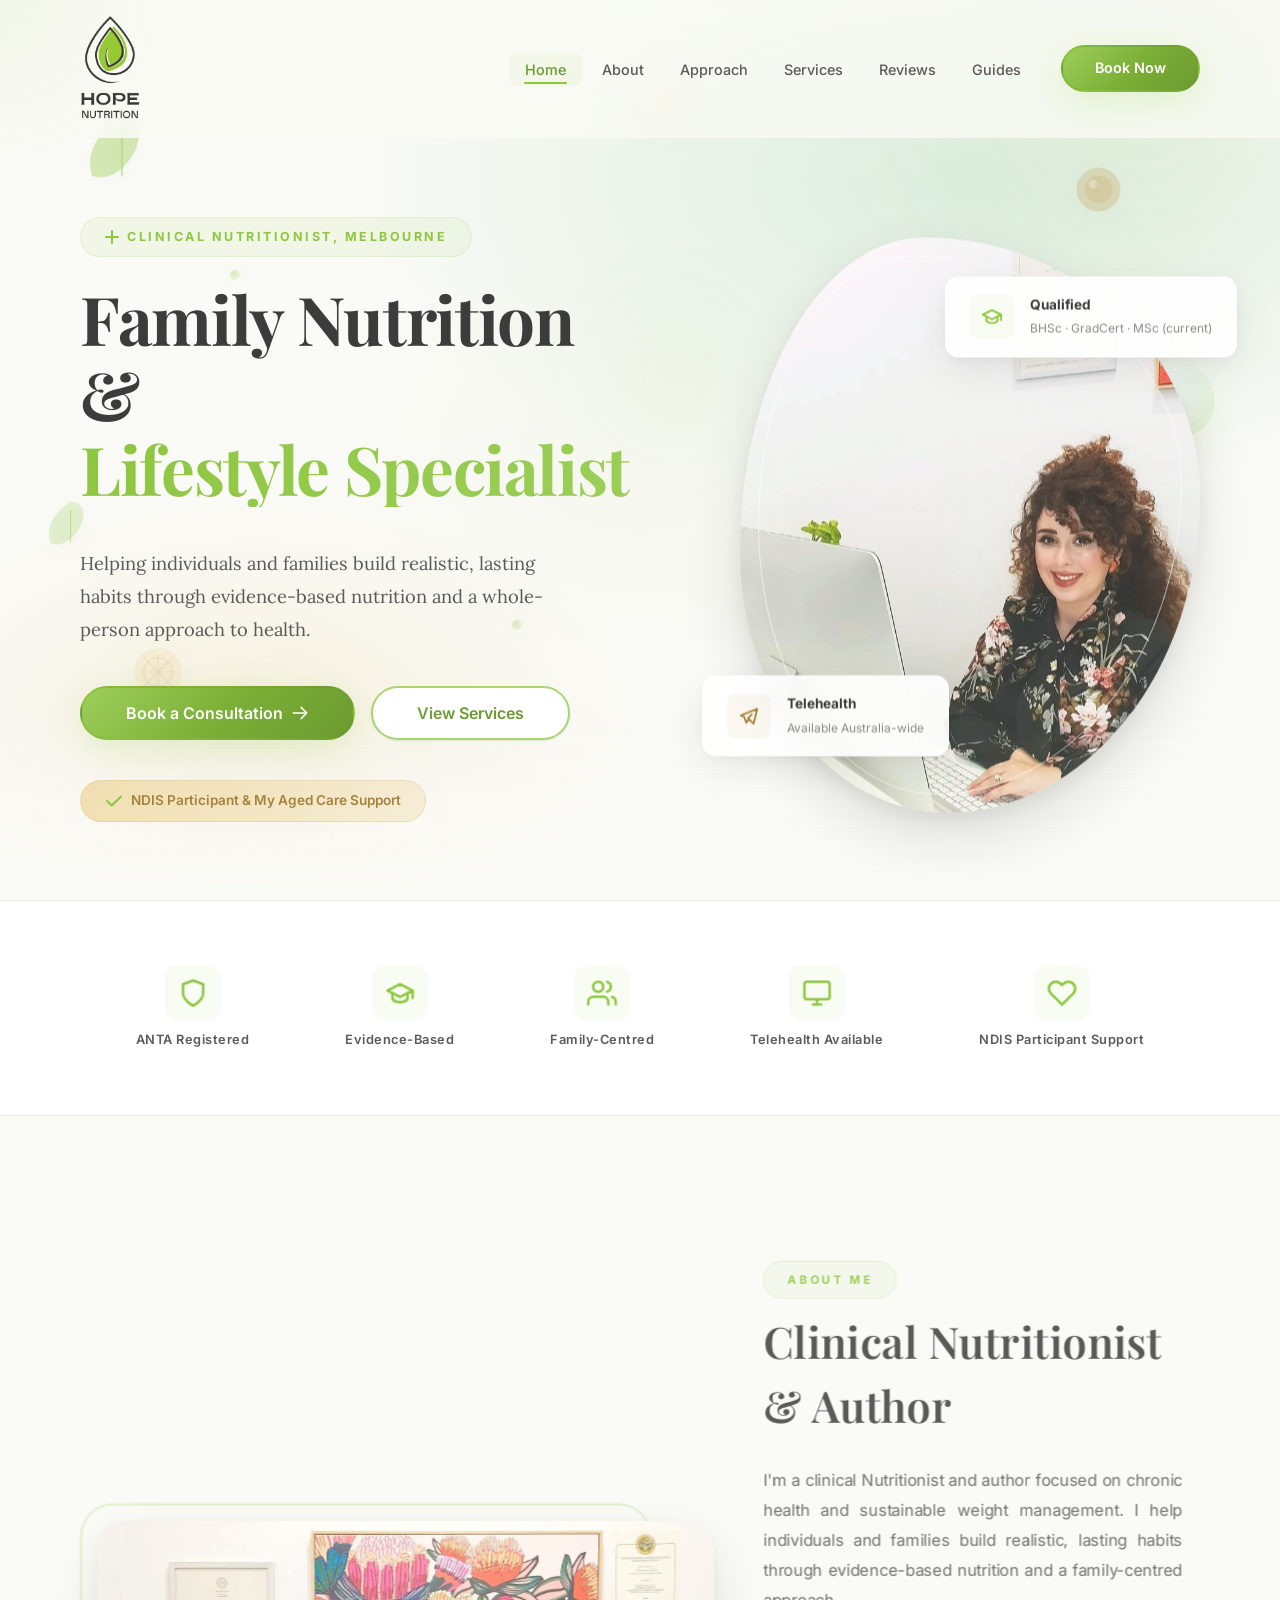
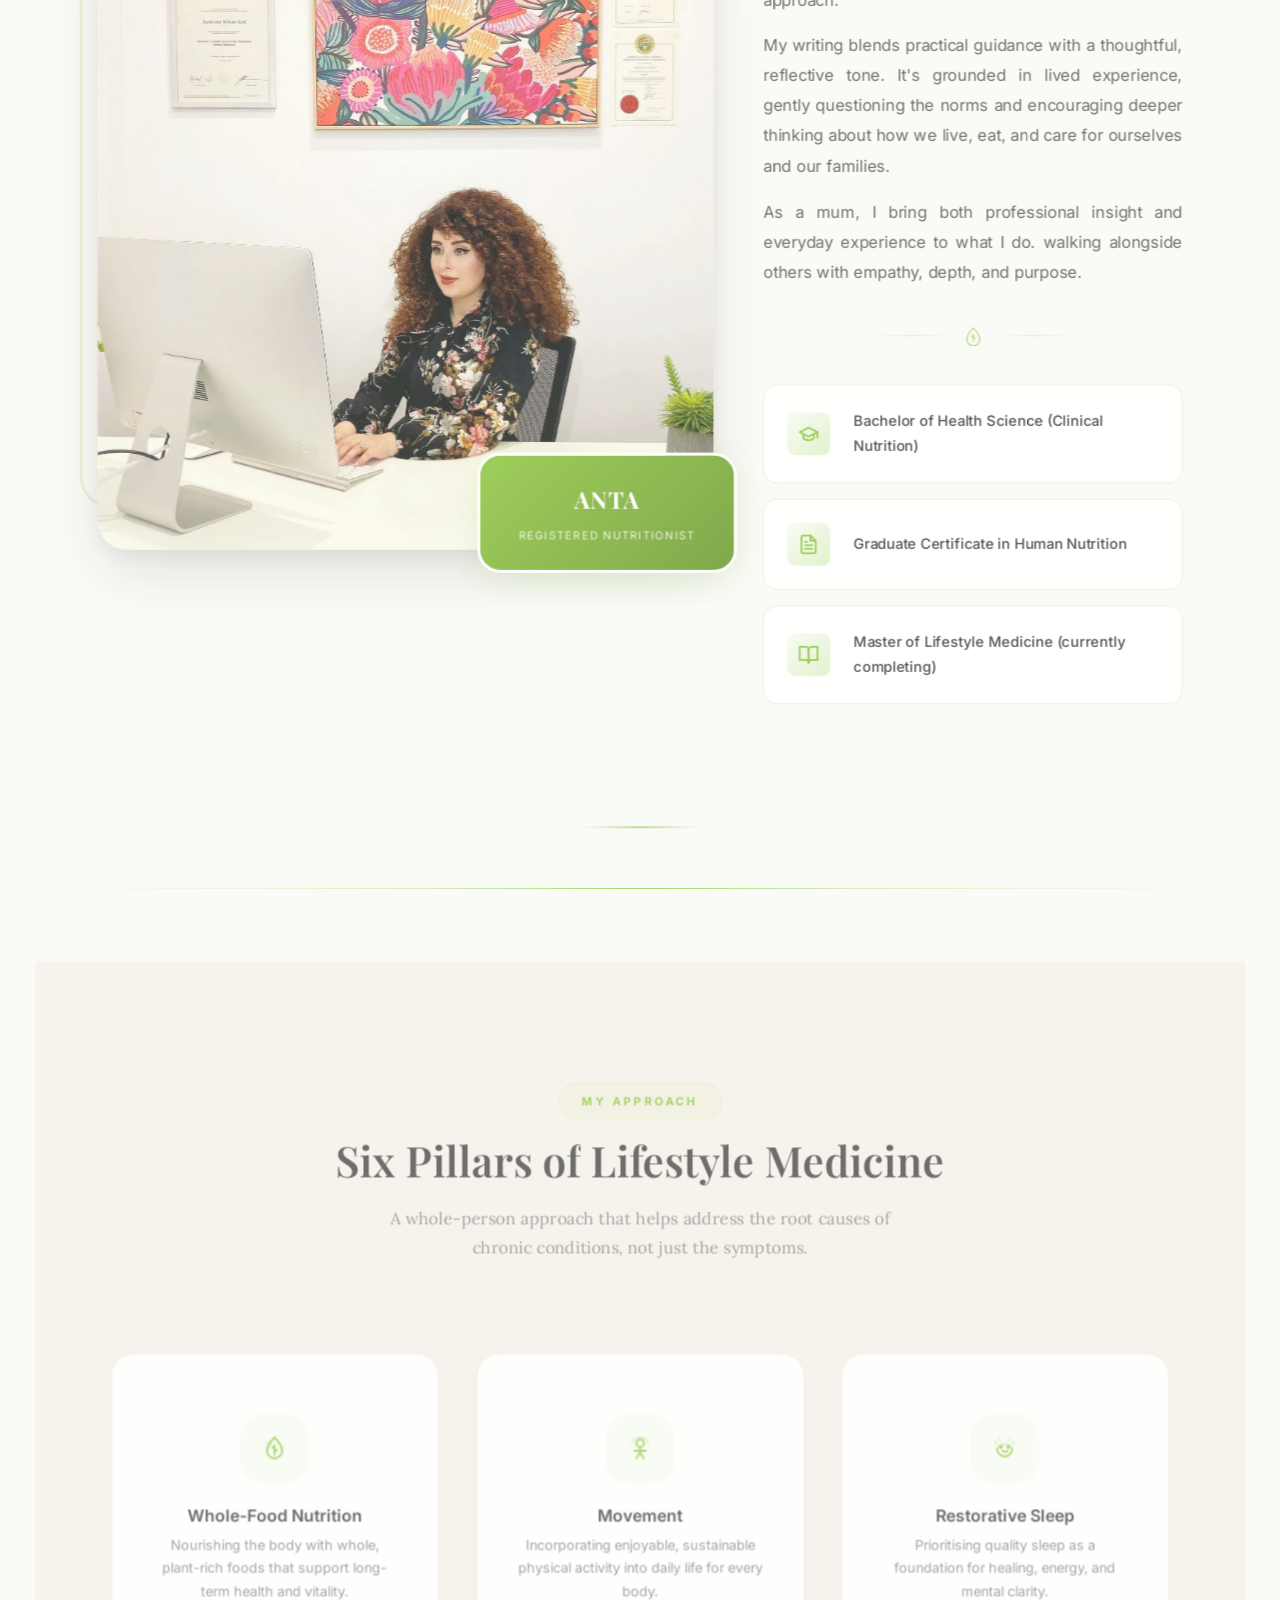
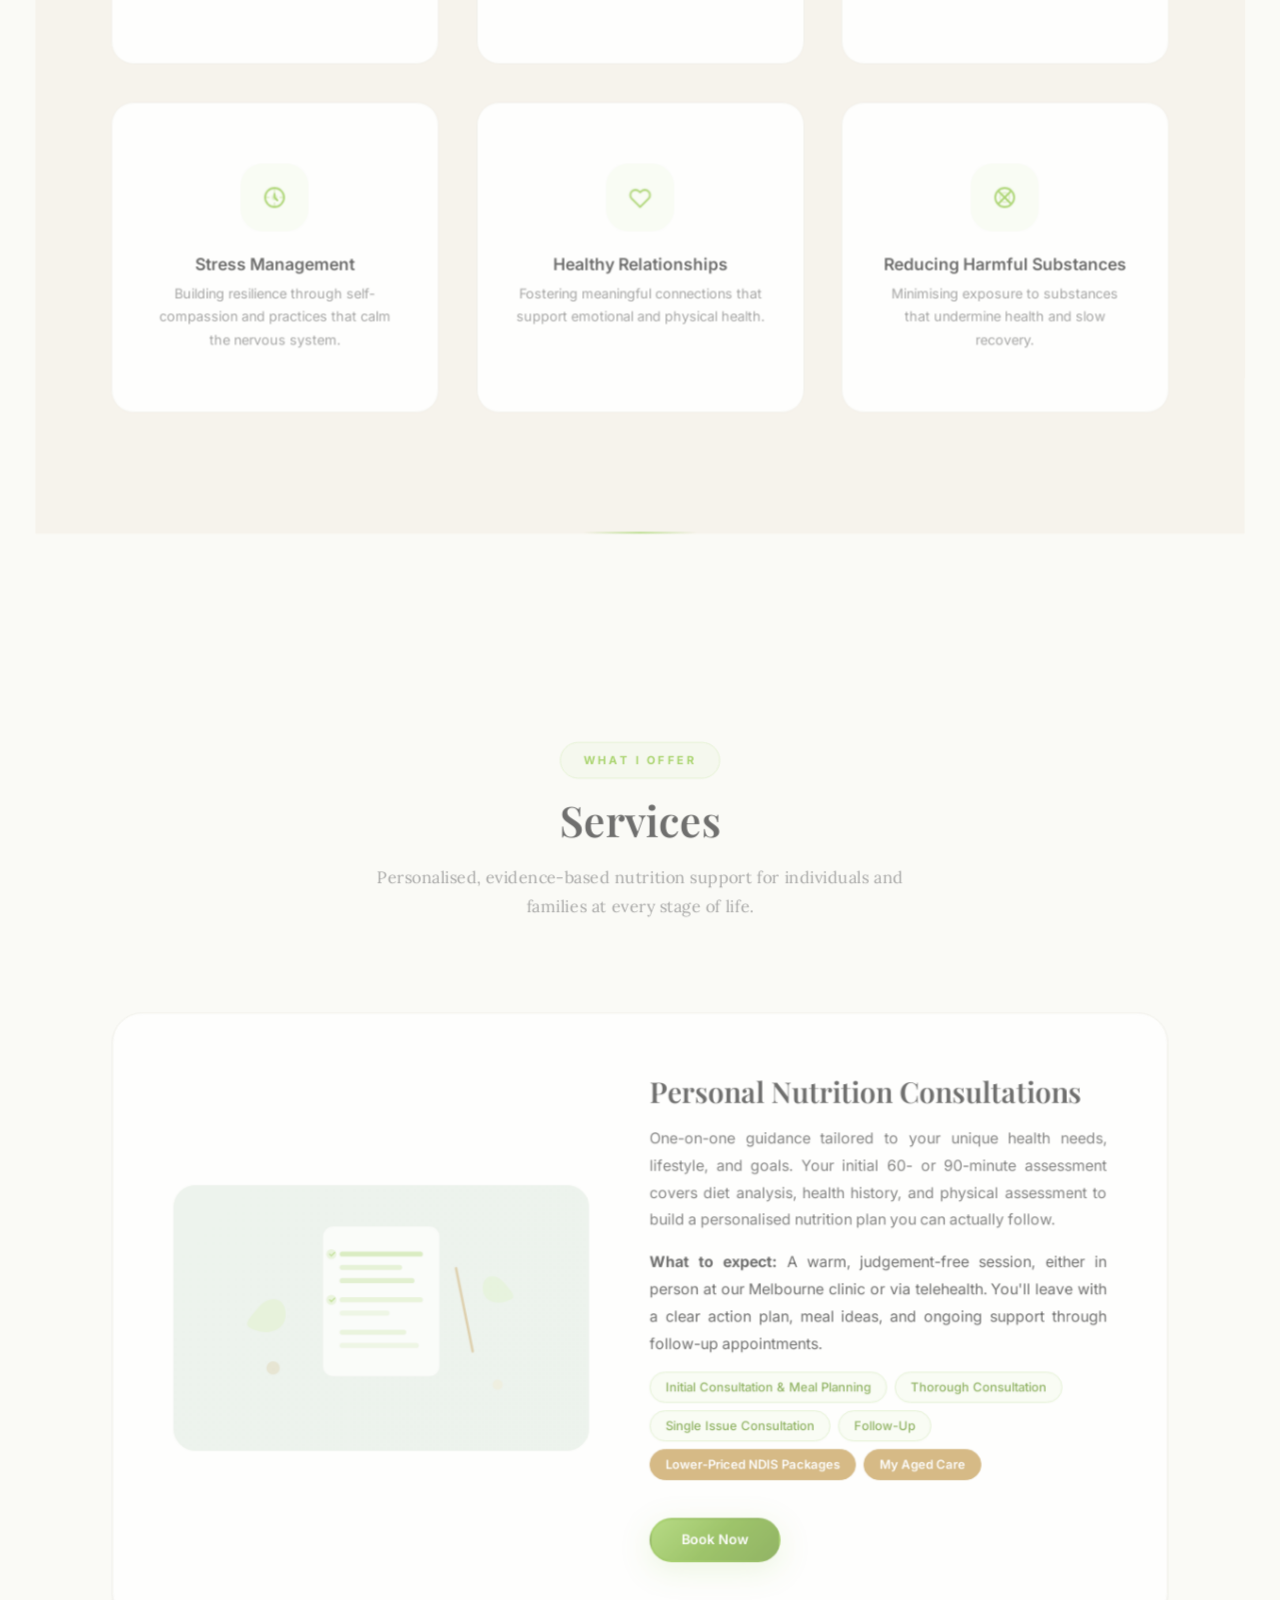
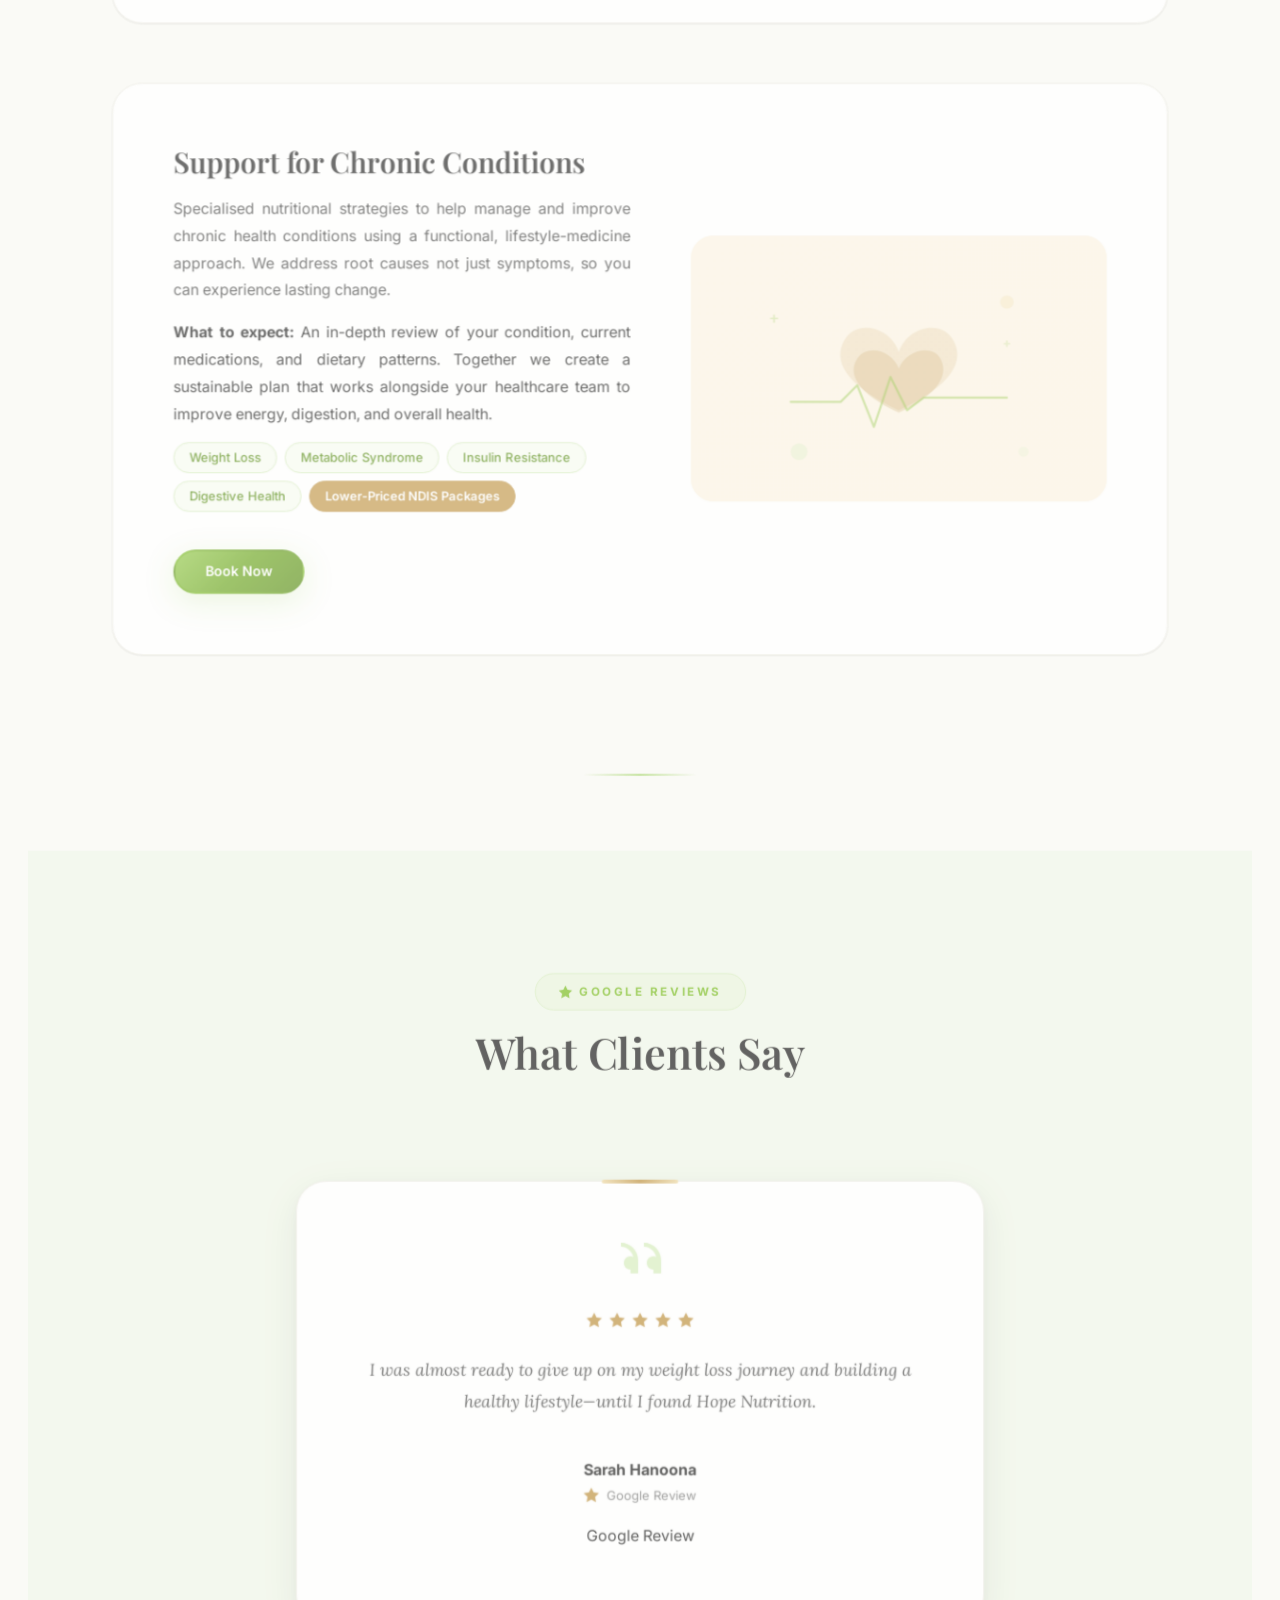
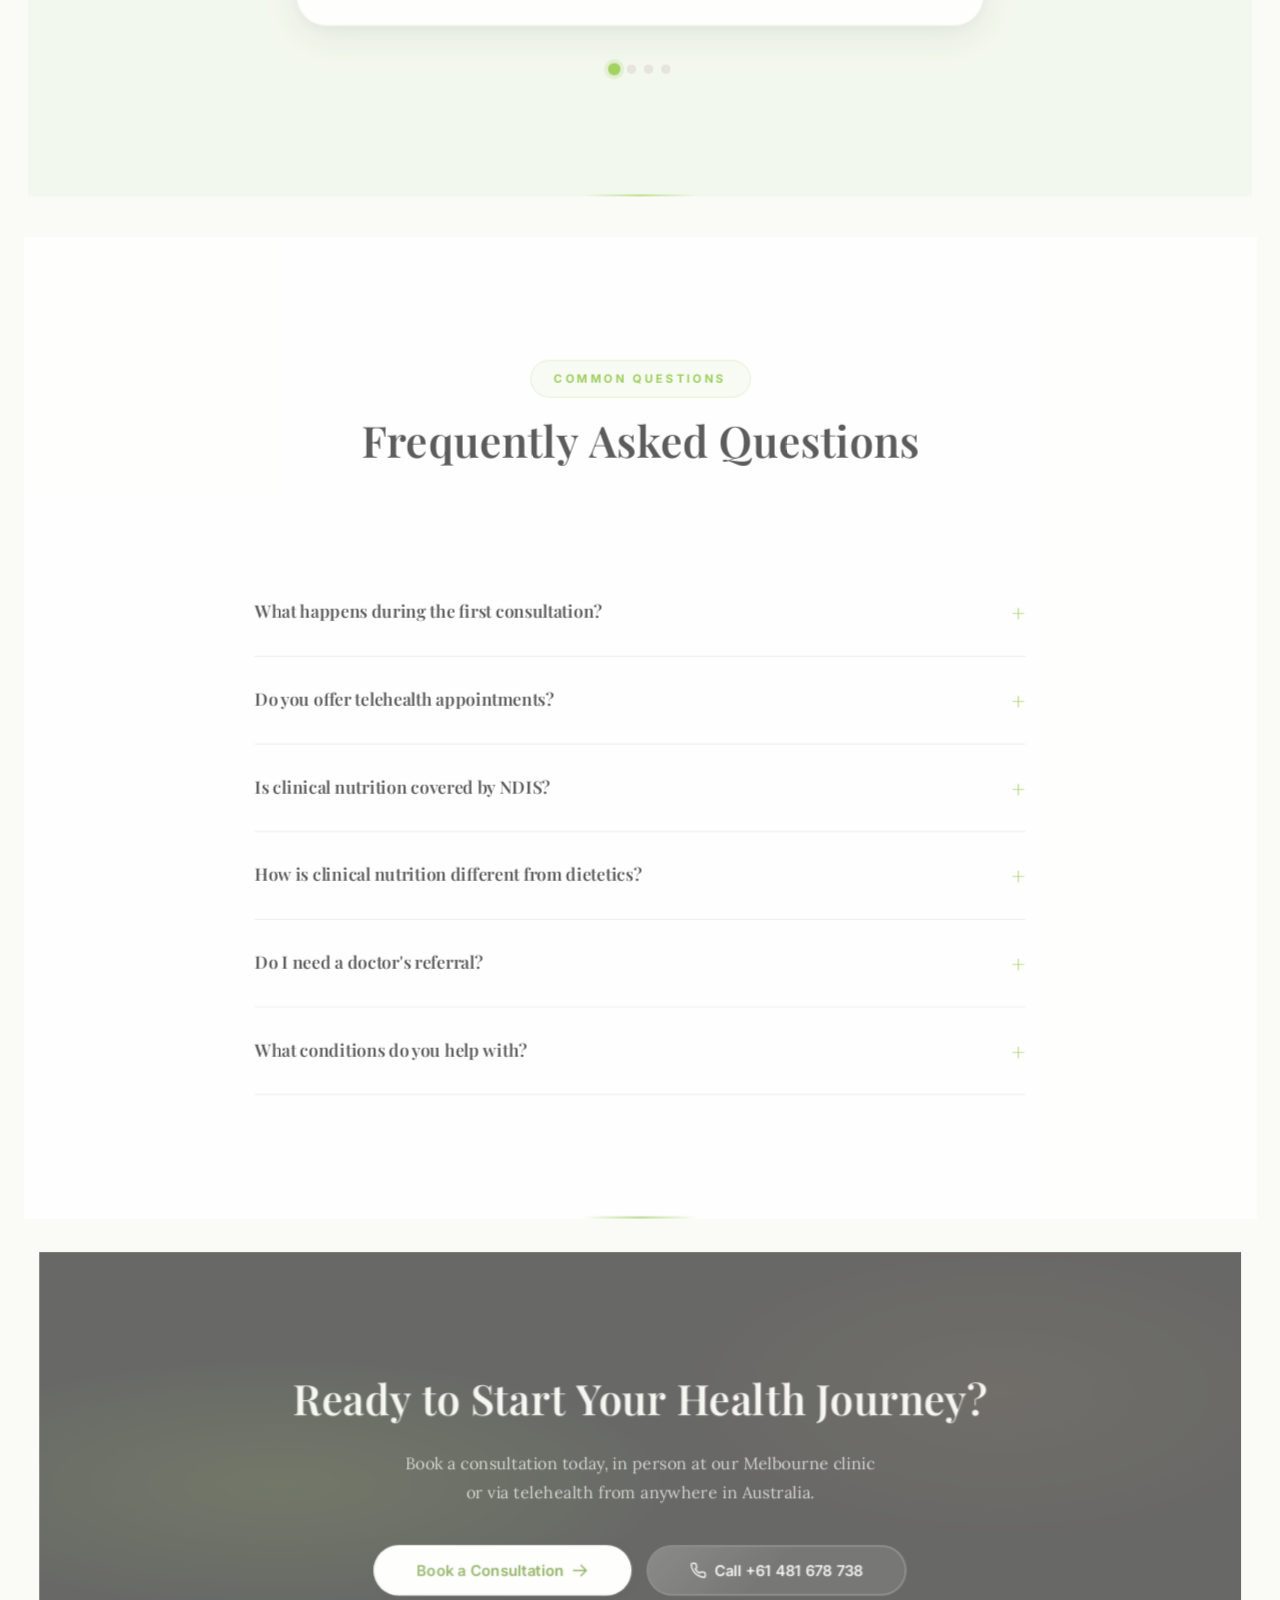
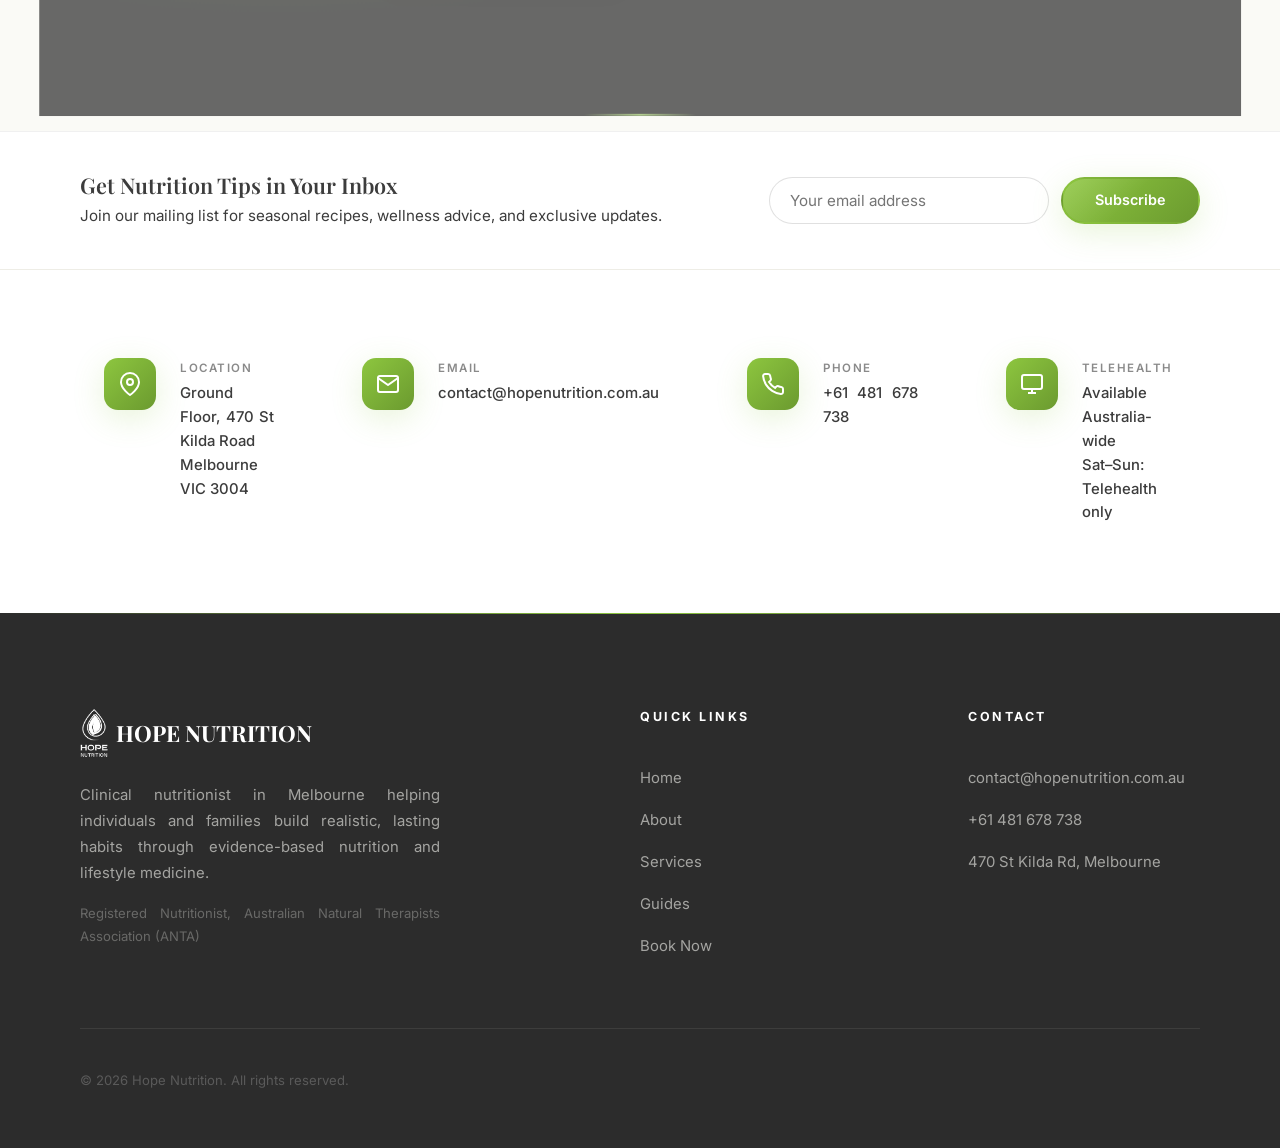
==== commit 57f1fa93: "Scope homepage text justification and centering" ====
--- a/index.html
+++ b/index.html
@@ -118,7 +118,7 @@
   <link rel="apple-touch-icon" href="/images/apple-touch-icon.png">
   <link rel="manifest" href="/manifest.json">
 </head>
-<body>
+<body class="home-page">
   <a href="#main-content" class="skip-link">Skip to main content</a>
 
   <!-- ========== HEADER ========== -->
--- a/css/style.css
+++ b/css/style.css
@@ -79,6 +79,20 @@
   overflow-x: hidden;
 }
 
+.home-page {
+  text-align: left;
+}
+
+.home-page .about__content > p,
+.home-page .service-block__content > p,
+.home-page .service-block__detail,
+.home-page .faq-answer p,
+.home-page .contact-item__value,
+.home-page .footer__brand p {
+  text-align: justify;
+  text-justify: inter-word;
+}
+
 img { max-width: 100%; height: auto; display: block; }
 a { color: var(--color-primary); text-decoration: none; transition: color var(--transition); }
 a:hover { color: var(--color-primary-dark); }
@@ -293,6 +307,15 @@
   background: rgba(250, 250, 246, 0.95);
   border-bottom-color: var(--color-border-light);
   box-shadow: 0 4px 30px rgba(0,0,0,0.06);
+}
+
+.header--menu-open {
+  z-index: 1003;
+  background: transparent;
+  backdrop-filter: none;
+  -webkit-backdrop-filter: none;
+  border-bottom-color: transparent;
+  box-shadow: none;
 }
 
 .header__inner {
@@ -1964,6 +1987,33 @@
 }
 
 @media (max-width: 768px) {
+  body {
+    text-align: left;
+  }
+
+  .home-page .about__content > p,
+  .home-page .service-block__content > p,
+  .home-page .service-block__detail,
+  .home-page .faq-answer p,
+  .home-page .contact-item__value,
+  .home-page .footer__brand p {
+    text-align: left;
+  }
+
+  h1, h2, h3, h4, h5, h6,
+  p,
+  li,
+  .service-block__detail,
+  .qualification__text,
+  .testimonial-card p {
+    text-align: left;
+  }
+
+  .service-block__content h3,
+  .section-header h2 {
+    text-wrap: balance;
+  }
+
   .nav__drawer {
     position: fixed;
     top: 0;
@@ -2008,7 +2058,7 @@
     background: rgba(44, 44, 44, 0.42);
     backdrop-filter: blur(6px);
     -webkit-backdrop-filter: blur(6px);
-    z-index: 1001;
+    z-index: 1002;
     opacity: 0;
     transition: opacity 0.3s ease;
   }
@@ -2093,6 +2143,22 @@
     aspect-ratio: 4 / 3.4;
   }
   .about__image::before { right: 18px; bottom: 20px; }
+  .about__accent-box {
+    right: 14px;
+    bottom: 14px;
+    padding: 0.85rem 1.2rem;
+    border-width: 2px;
+    max-width: 46%;
+  }
+  .about__accent-box .number {
+    font-size: 1.1rem;
+    letter-spacing: 0.5px;
+  }
+  .about__accent-box .label {
+    font-size: 0.58rem;
+    letter-spacing: 1px;
+    line-height: 1.35;
+  }
   .pillars-grid { grid-template-columns: 1fr; gap: var(--space-lg); }
   .booklet-card { grid-template-columns: 1fr; }
   .booklet-feature { grid-template-columns: 1fr; }
@@ -2116,6 +2182,20 @@
   .service-block { padding: var(--space-xl); }
   .testimonial-card { padding: var(--space-xl); }
   .hero__float-badge { display: none; }
+  .about__accent-box {
+    right: 10px;
+    bottom: 10px;
+    padding: 0.7rem 0.95rem;
+    max-width: 42%;
+    border-radius: 22px;
+  }
+  .about__accent-box .number {
+    font-size: 0.95rem;
+  }
+  .about__accent-box .label {
+    font-size: 0.52rem;
+    letter-spacing: 0.75px;
+  }
 }
 
 /* Disable heavy effects for reduced-motion preference */
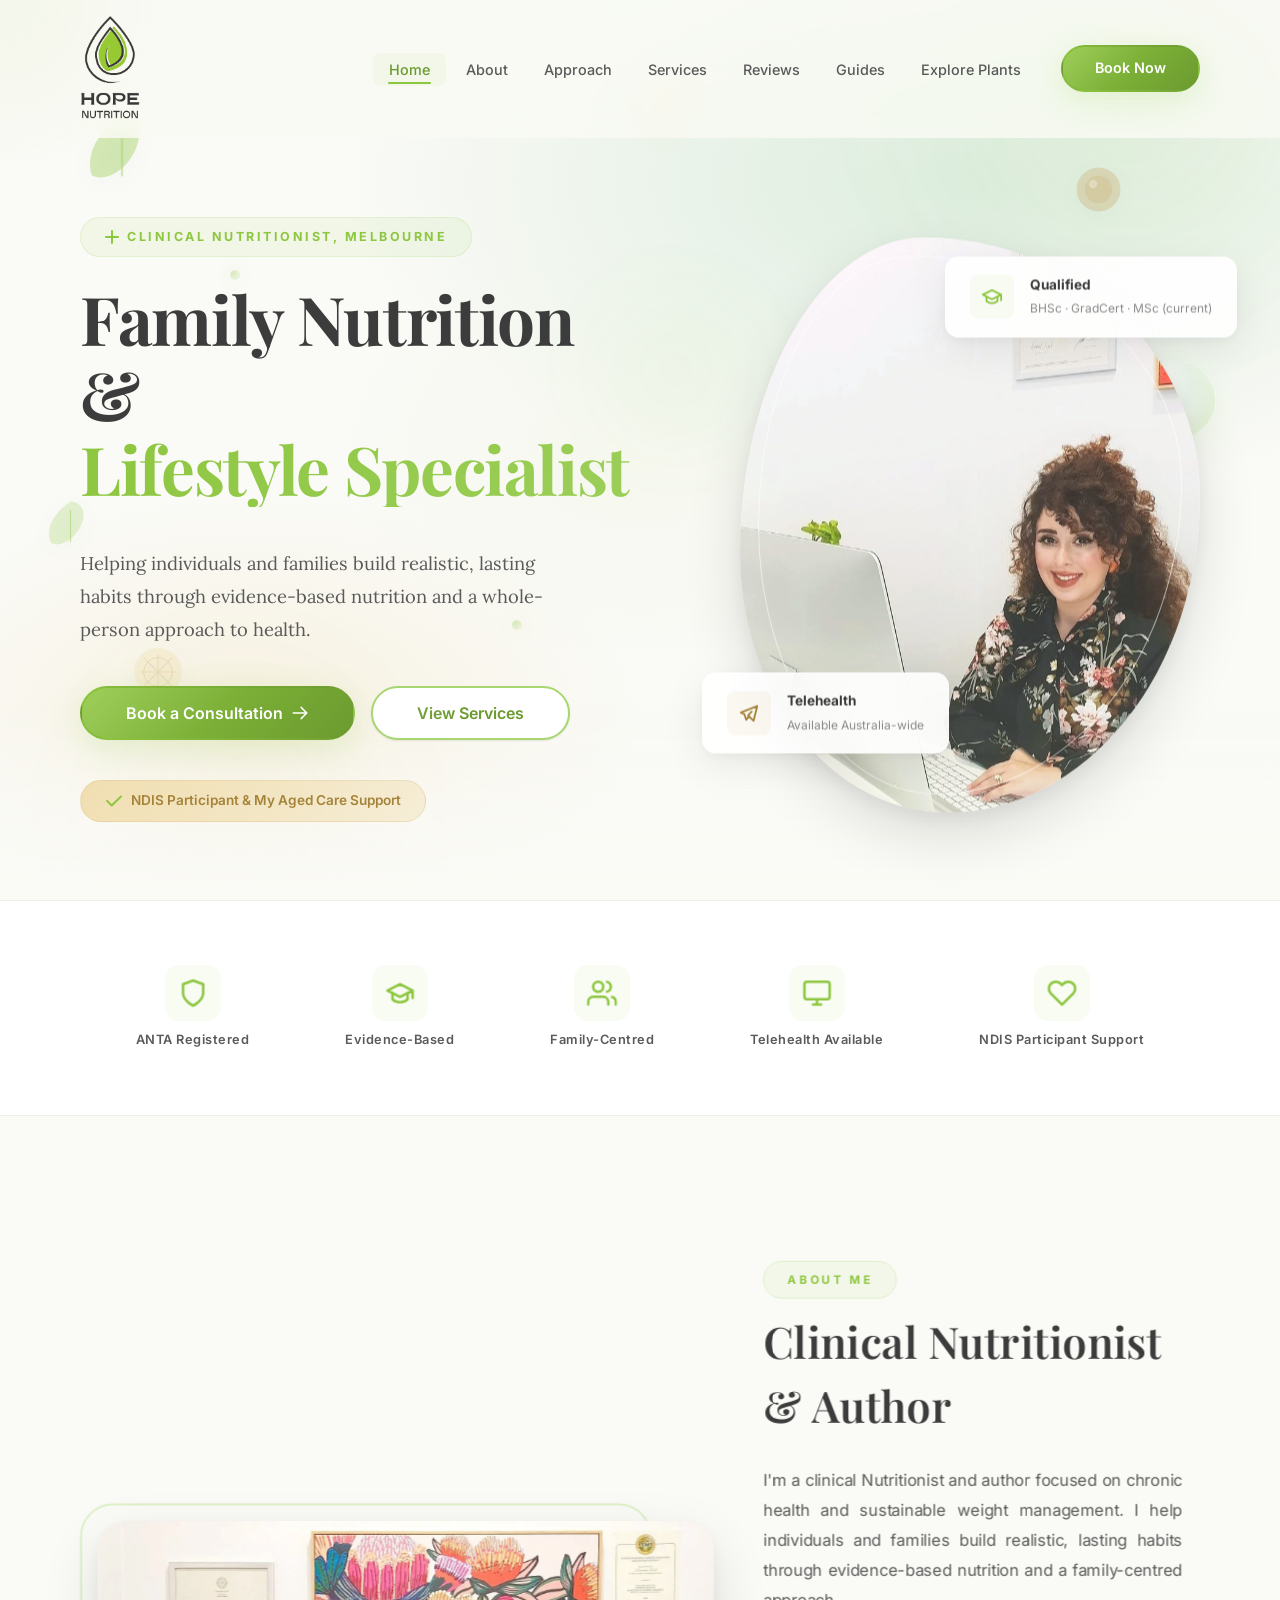
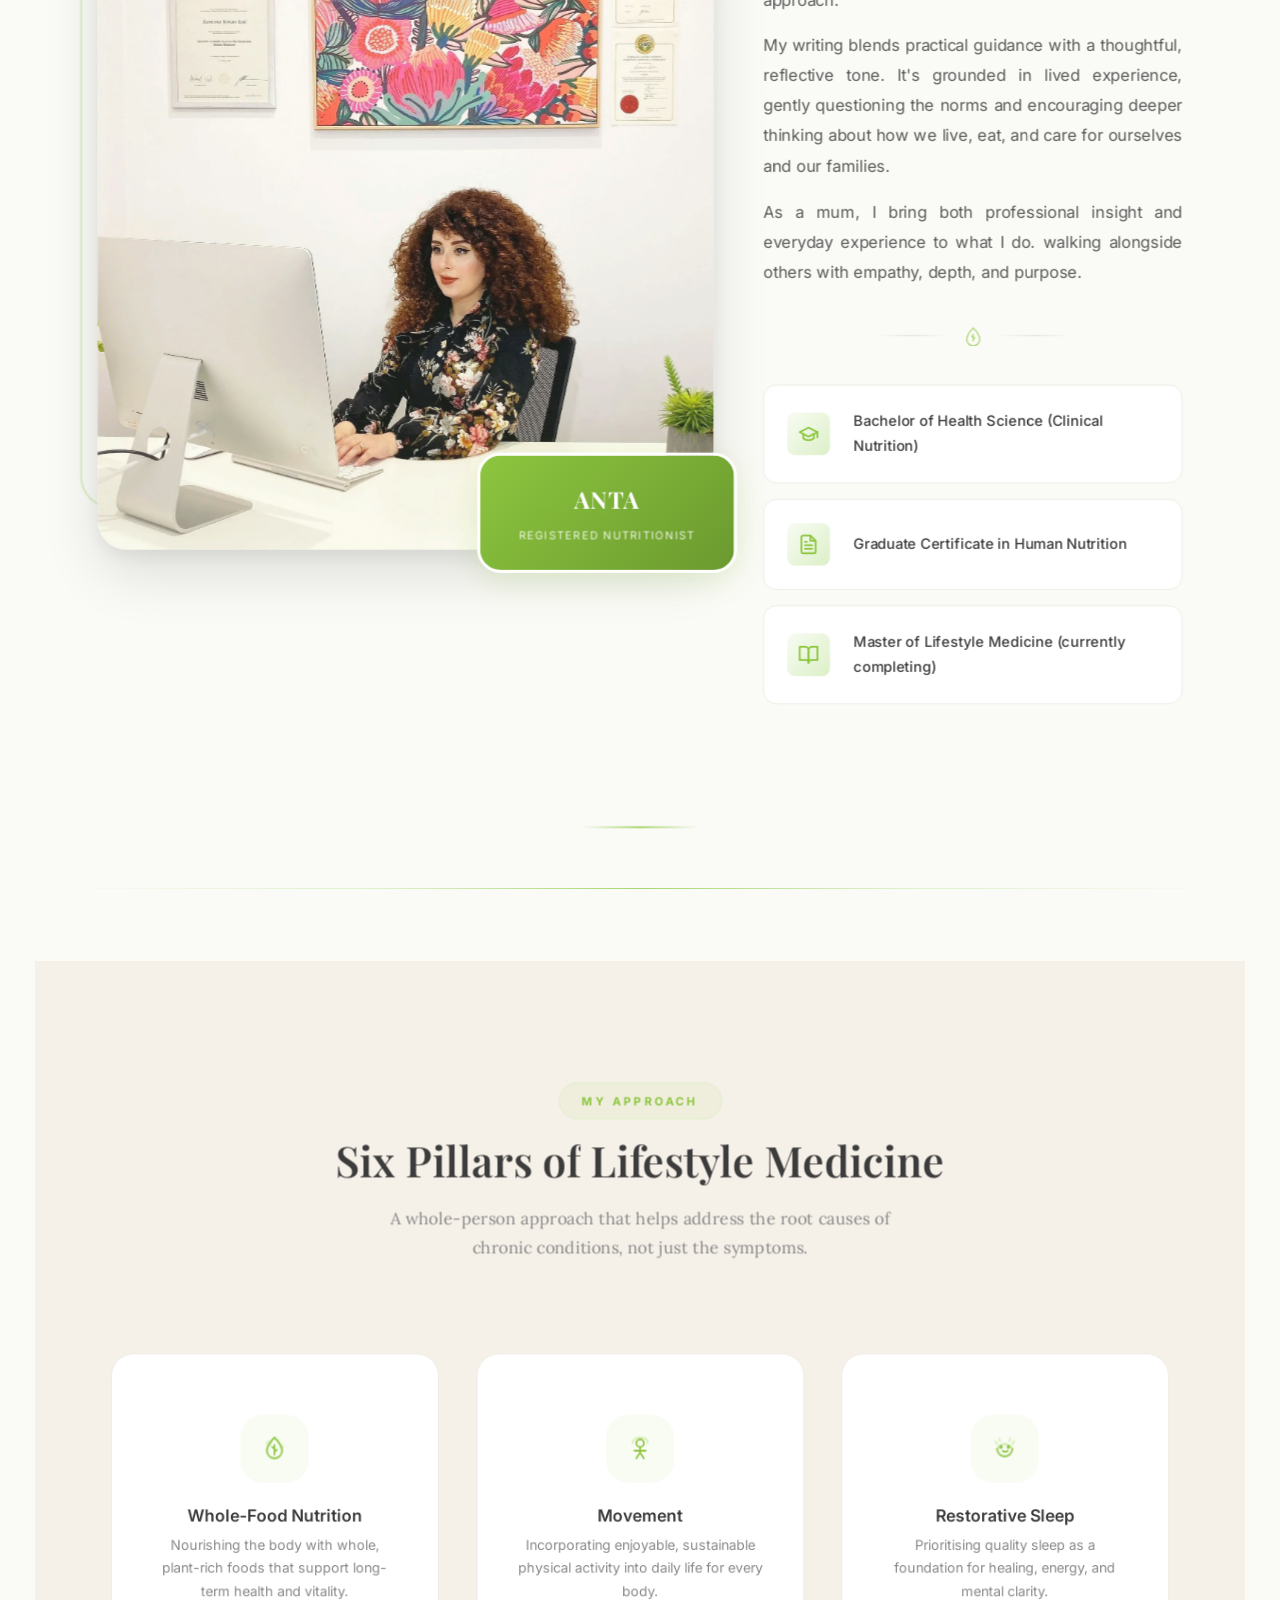
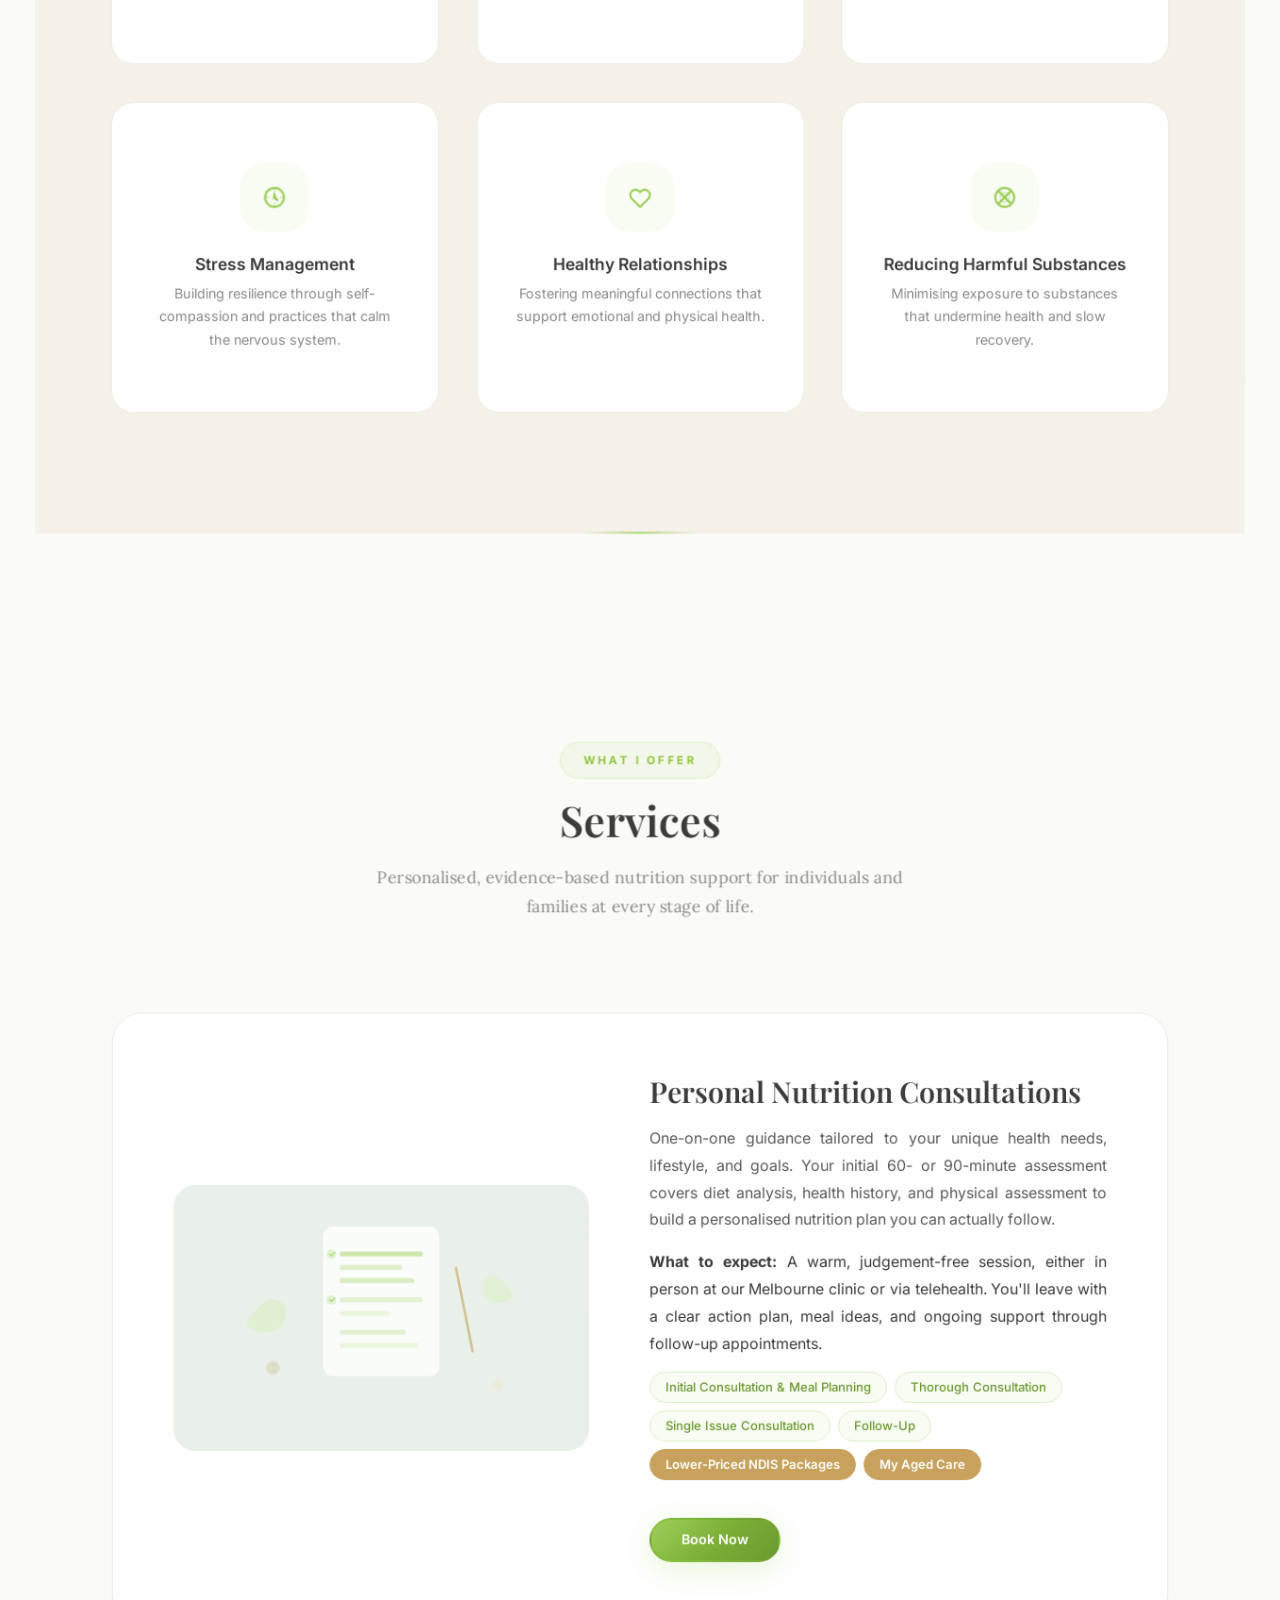
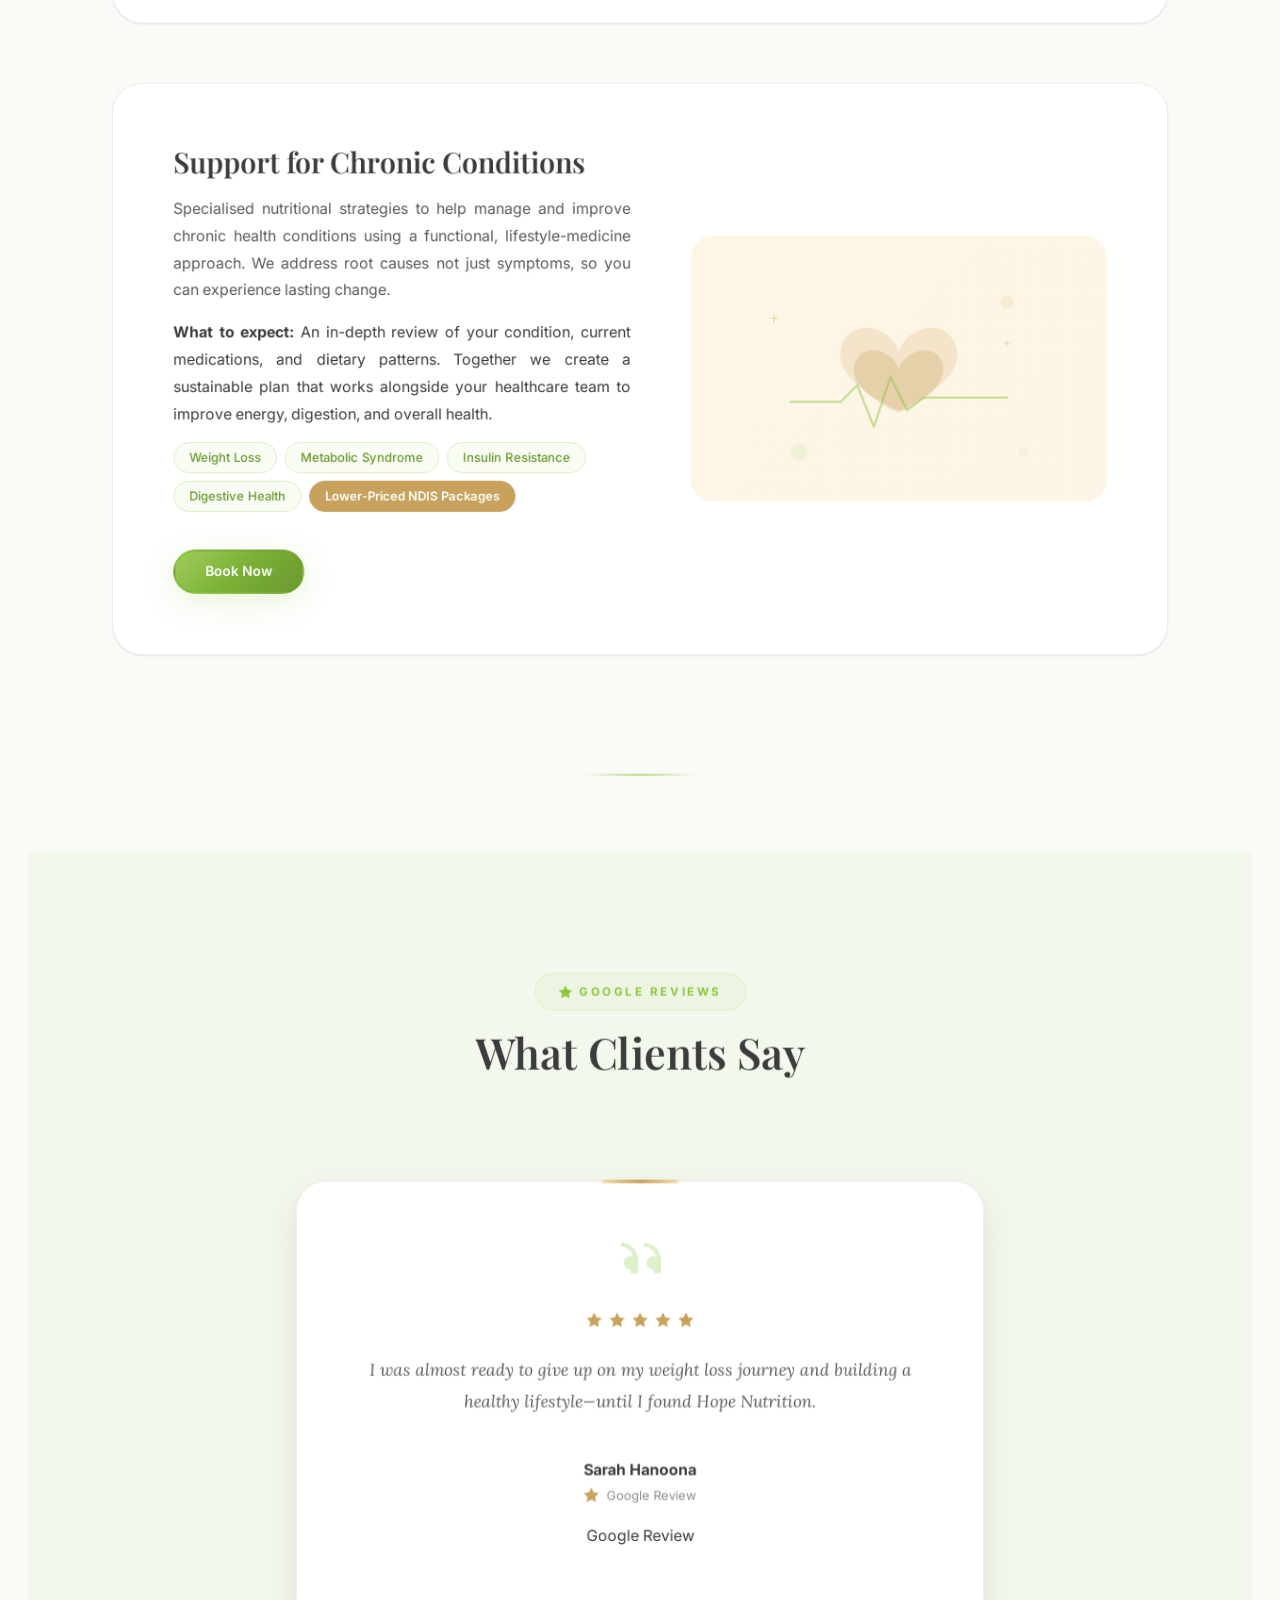
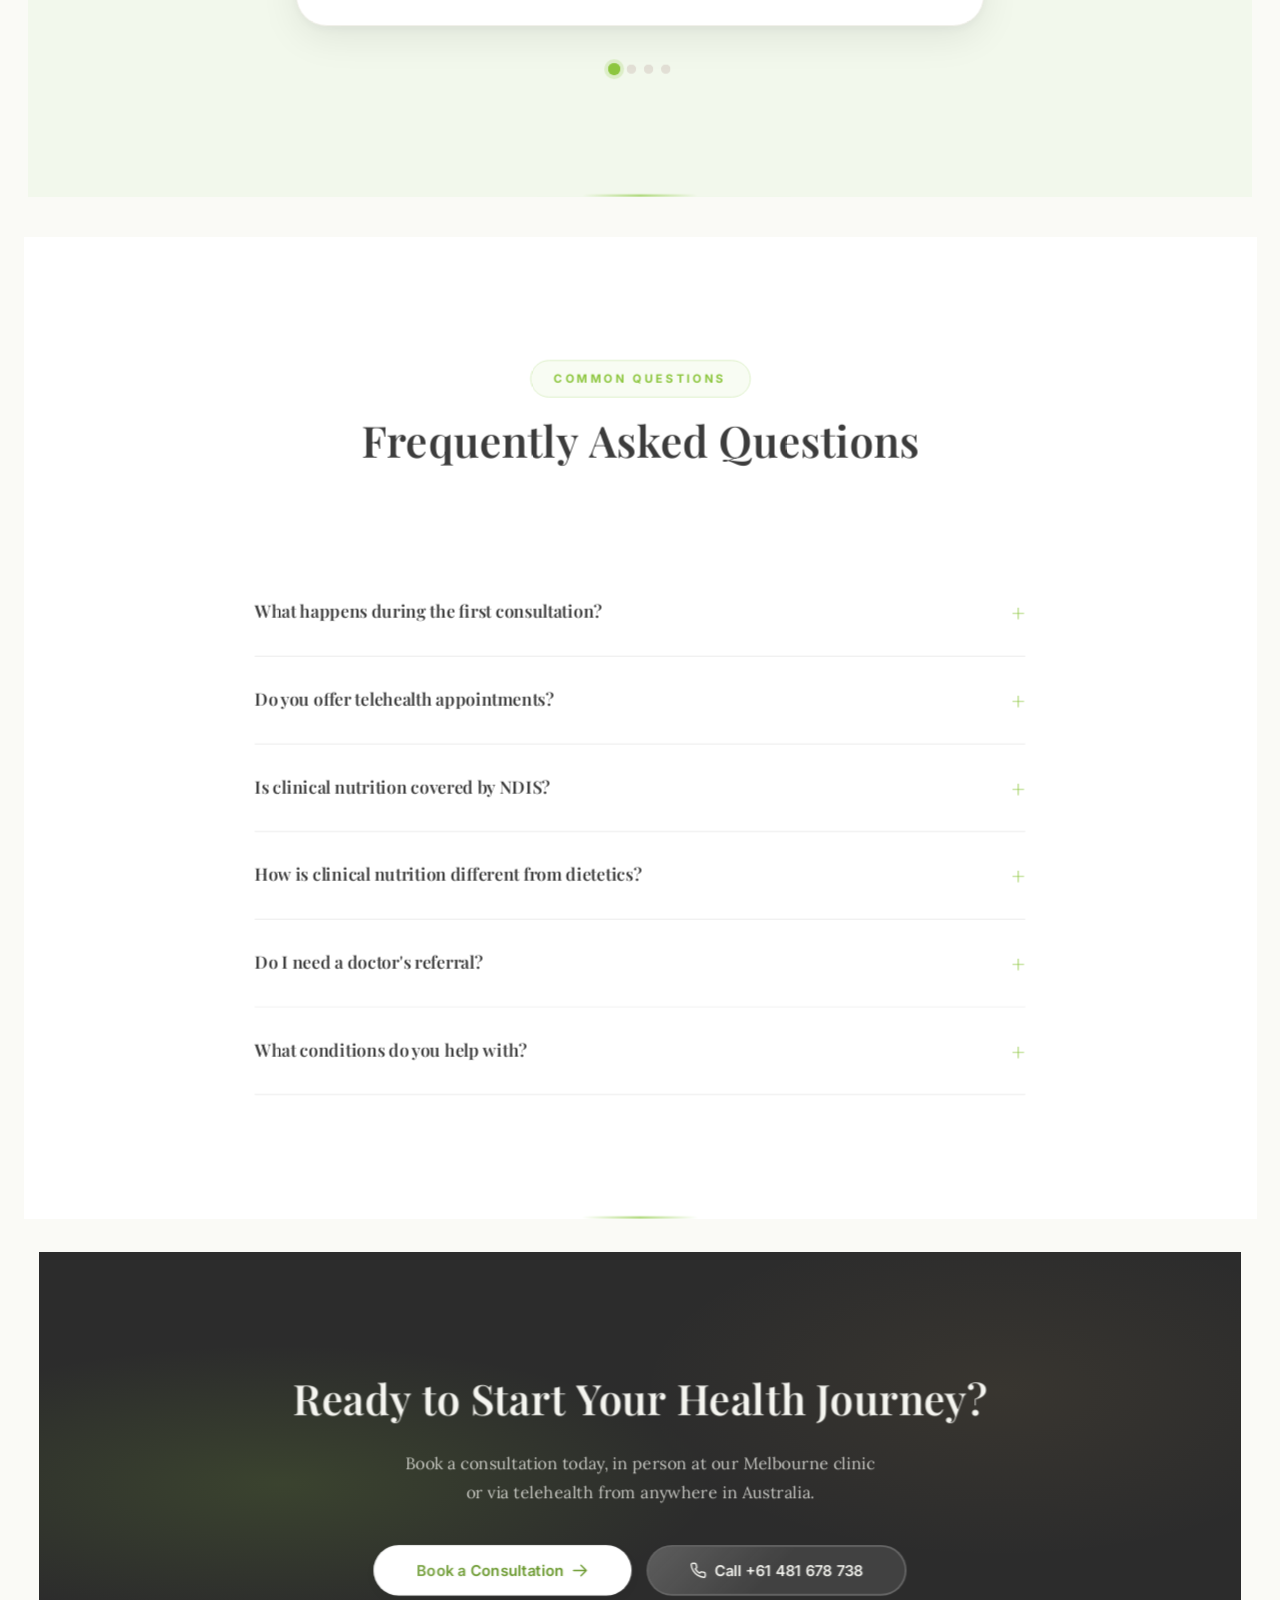
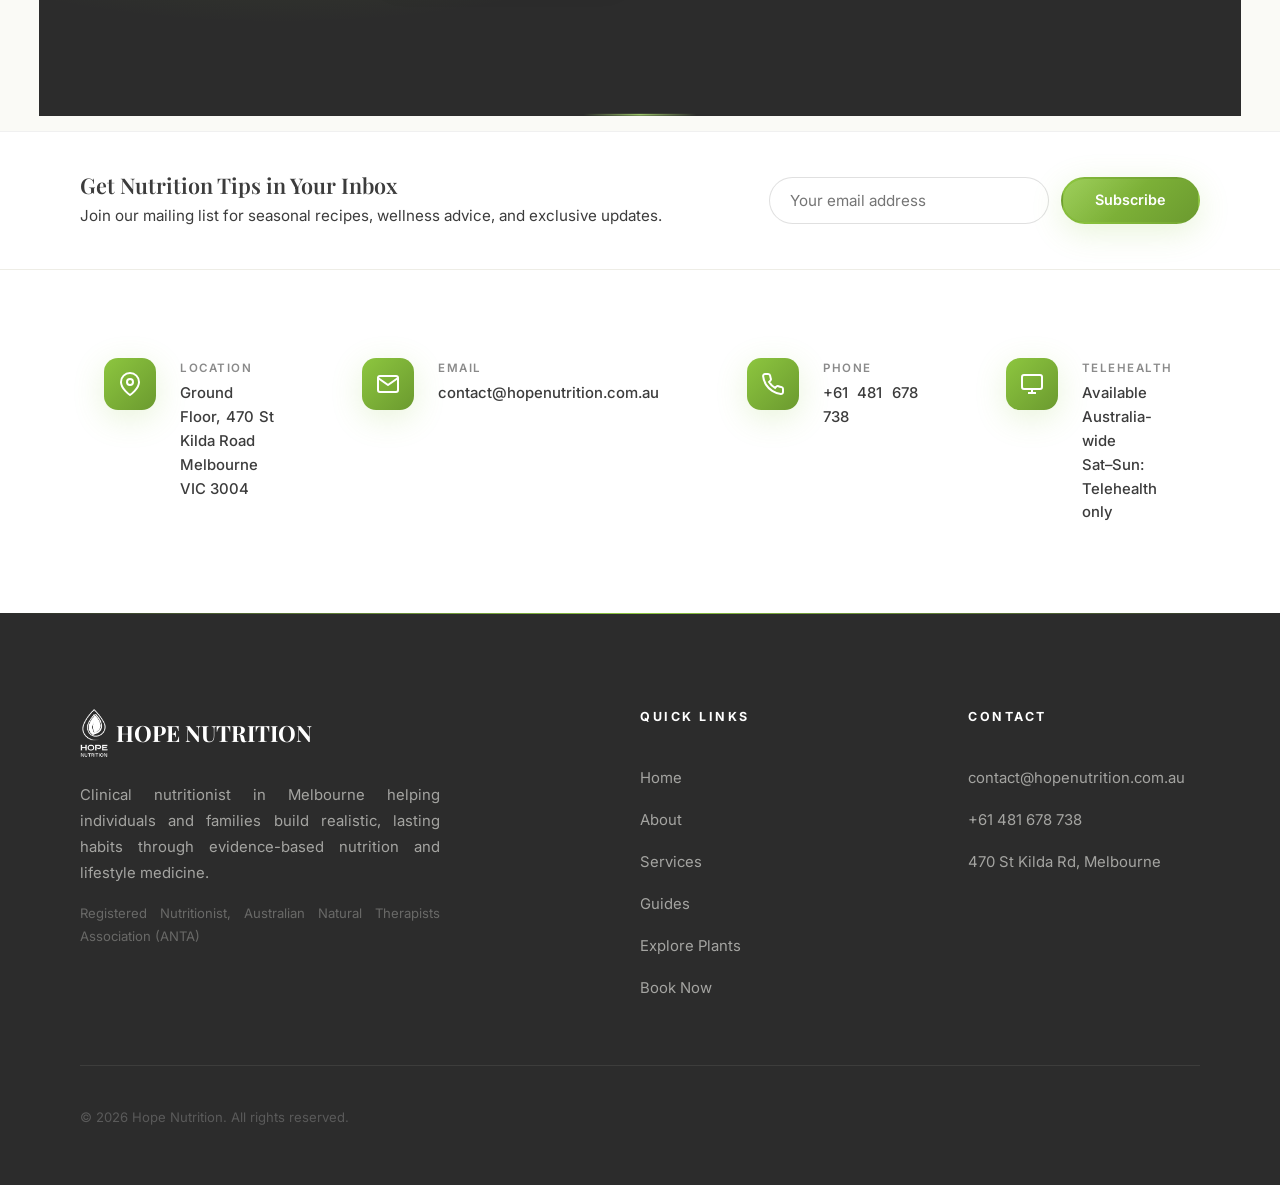
==== commit 0fb7f81d: "feat: add Explore Plants page with plant nutrition library Agent-Logs-Url: https://github.com/RabiRo" ====
--- a/index.html
+++ b/index.html
@@ -136,6 +136,7 @@
             <li><a href="#services" class="nav__link">Services</a></li>
             <li><a href="#testimonials" class="nav__link">Reviews</a></li>
             <li><a href="booklets.html" class="nav__link">Guides</a></li>
+            <li><a href="explore-plants.html" class="nav__link">Explore Plants</a></li>
           </ul>
           <a href="https://app.squareup.com/appointments/book/omzgfrghou5f38/LFP9SFMS7XYZB/start" class="nav__mobile-cta" target="_blank" rel="noopener noreferrer">Book Now</a>
         </div>
@@ -847,6 +848,7 @@
             <a href="#about">About</a>
             <a href="#services">Services</a>
             <a href="booklets.html">Guides</a>
+            <a href="explore-plants.html">Explore Plants</a>
             <a href="https://app.squareup.com/appointments/book/omzgfrghou5f38/LFP9SFMS7XYZB/start" target="_blank" rel="noopener noreferrer">Book Now</a>
           </div>
         </div>
--- a/css/style.css
+++ b/css/style.css
@@ -2139,24 +2139,31 @@
 
   .hero { min-height: auto; padding: calc(var(--header-h, 72px) + var(--space-xl)) 0 var(--space-3xl); }
   .page-hero { padding: calc(var(--header-h, 72px) + var(--space-2xl)) 0 var(--space-xl); }
+  .about__image {
+    padding-bottom: 4.5rem;
+  }
   .about__photo {
     aspect-ratio: 4 / 3.4;
   }
   .about__image::before { right: 18px; bottom: 20px; }
   .about__accent-box {
-    right: 14px;
-    bottom: 14px;
-    padding: 0.85rem 1.2rem;
+    left: 50%;
+    right: auto;
+    bottom: 0;
+    transform: translateX(-50%);
+    width: max-content;
+    max-width: calc(100% - 2rem);
+    padding: 0.72rem 1rem;
     border-width: 2px;
-    max-width: 46%;
+    border-radius: 24px;
   }
   .about__accent-box .number {
-    font-size: 1.1rem;
-    letter-spacing: 0.5px;
+    font-size: 1rem;
+    letter-spacing: 0.4px;
   }
   .about__accent-box .label {
-    font-size: 0.58rem;
-    letter-spacing: 1px;
+    font-size: 0.54rem;
+    letter-spacing: 0.85px;
     line-height: 1.35;
   }
   .pillars-grid { grid-template-columns: 1fr; gap: var(--space-lg); }
@@ -2182,15 +2189,17 @@
   .service-block { padding: var(--space-xl); }
   .testimonial-card { padding: var(--space-xl); }
   .hero__float-badge { display: none; }
+  .about__image {
+    padding-bottom: 4rem;
+  }
   .about__accent-box {
-    right: 10px;
-    bottom: 10px;
-    padding: 0.7rem 0.95rem;
-    max-width: 42%;
-    border-radius: 22px;
+    bottom: 0.1rem;
+    max-width: min(82%, 220px);
+    padding: 0.6rem 0.85rem;
+    border-radius: 20px;
   }
   .about__accent-box .number {
-    font-size: 0.95rem;
+    font-size: 0.92rem;
   }
   .about__accent-box .label {
     font-size: 0.52rem;
